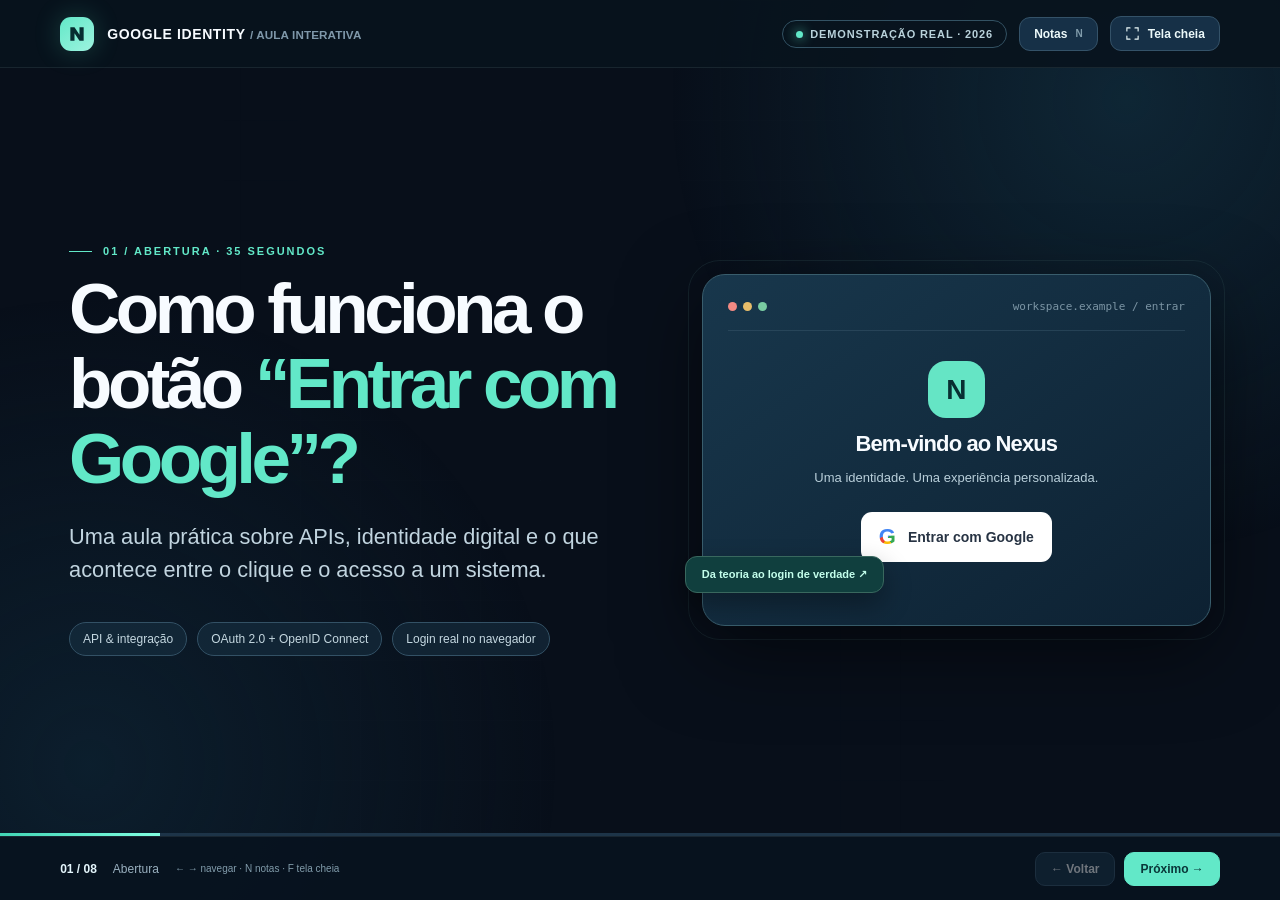
==== index.html @ c27702af "Add files via upload" ====
<!doctype html>
<html lang="pt-BR">
<head>
  <meta charset="utf-8">
  <meta name="viewport" content="width=device-width, initial-scale=1">
  <meta name="referrer" content="strict-origin-when-cross-origin">
  <meta name="theme-color" content="#080f1a">
  <title>Entrar com Google — Aula interativa + Nexus Workspace</title>
  <style>
    :root{
      color-scheme:dark;--bg:#080f1a;--bg2:#0a1623;--surface:#102033;--surface2:#14293d;
      --stroke:#294055;--stroke2:#36556b;--text:#f7fbff;--muted:#aec1cd;--faint:#7f98aa;
      --mint:#62e8c8;--mint2:#b0ffe7;--cyan:#88c9ff;--amber:#eccc8e;
      --shadow:0 24px 80px #0008;--ease:cubic-bezier(.22,1,.36,1);
    }
    *,*::before,*::after{box-sizing:border-box}
    html,body{height:100%;margin:0;overflow:hidden}
    body{font-family:Inter,"Segoe UI",Arial,system-ui,sans-serif;background:var(--bg);color:var(--text);-webkit-font-smoothing:antialiased}
    body::before{content:"";position:fixed;inset:0;pointer-events:none;background:radial-gradient(circle at 88% 11%,#19495e66,transparent 33%),radial-gradient(circle at 7% 85%,#102c3e88,transparent 33%)}
    body::after{content:"";position:fixed;inset:0;opacity:.26;pointer-events:none;background-image:linear-gradient(#bed8e208 1px,transparent 1px),linear-gradient(90deg,#bed8e208 1px,transparent 1px);background-size:60px 60px;mask-image:linear-gradient(90deg,transparent,#000 40%,transparent)}
    button,a{font:inherit}button{cursor:pointer}a{color:var(--mint2)}
    button:focus-visible,a:focus-visible{outline:3px solid var(--amber);outline-offset:3px}
    button:disabled{cursor:default;opacity:.42}
    .app{height:100dvh;min-height:420px;display:flex;flex-direction:column;position:relative;z-index:1;overflow:hidden}
    .topbar{height:68px;flex:0 0 68px;display:flex;align-items:center;justify-content:space-between;padding:0 clamp(22px,4.7vw,72px);border-bottom:1px solid #e4ffff14;background:#08131ee5;gap:18px}
    .brand{display:flex;align-items:center;gap:13px;font-size:14px;font-weight:830;letter-spacing:.045em;white-space:nowrap}
    .brand-mark{width:34px;height:34px;border-radius:11px;background:linear-gradient(140deg,var(--mint),#9ef3df);display:grid;place-items:center;color:#062d31;box-shadow:0 0 27px #59eac636}
    .brand-mark svg{width:20px;height:20px}
    .brand small{color:var(--faint);font-weight:620;letter-spacing:.01em}
    .top-right{display:flex;align-items:center;gap:12px}
    .label-chip{border:1px solid #335263;color:#b9d2db;border-radius:100px;padding:7px 13px;font-size:11px;font-weight:770;letter-spacing:.08em;white-space:nowrap}
    .tiny-dot{width:7px;height:7px;background:var(--mint);border-radius:50%;display:inline-block;margin-right:7px;box-shadow:0 0 12px var(--mint)}
    .topbtn{display:inline-flex;align-items:center;gap:8px;border:1px solid #345268;background:#163047;color:#ecf9fa;padding:9px 14px;border-radius:11px;font-weight:730;font-size:12px;white-space:nowrap;transition:.2s}
    .topbtn:hover{background:#21445c;transform:translateY(-1px)}
    .topbtn svg{width:15px;height:15px}
    .stage{position:relative;flex:1;min-height:0;width:min(100%,1500px);margin:auto;align-self:center;isolation:isolate}
    .slide{position:absolute;inset:0;display:flex;flex-direction:column;justify-content:center;gap:0;padding:clamp(18px,2.9vh,38px) clamp(32px,5.4vw,86px);opacity:0;visibility:hidden;pointer-events:none;transform:translate3d(0,19px,0) scale(.99);transition:opacity .42s ease,transform .55s var(--ease),visibility 0s linear .55s;overflow:hidden}
    .slide.active{opacity:1;visibility:visible;pointer-events:auto;transform:none;transition:opacity .45s ease,transform .52s var(--ease),visibility 0s}
    .slide .reveal{transform:translateY(14px);opacity:0;transition:transform .65s var(--ease),opacity .55s ease}
    .slide.active .reveal{opacity:1;transform:none}
    .slide.active .reveal:nth-child(2){transition-delay:.08s}.slide.active .reveal:nth-child(3){transition-delay:.16s}.slide.active .reveal:nth-child(4){transition-delay:.23s}
    .kicker{display:flex;align-items:center;gap:11px;font-size:11px;font-weight:850;letter-spacing:.18em;text-transform:uppercase;color:var(--mint);margin:0 0 15px}
    .kicker::before{content:"";display:block;width:23px;height:1px;background:var(--mint)}
    h1,h2,h3,p{margin-top:0}
    h1{font-size:clamp(44px,5.55vw,79px);line-height:1.055;letter-spacing:-.064em;font-weight:850;margin-bottom:23px}
    h2{font-size:clamp(33px,4.25vw,59px);line-height:1.09;letter-spacing:-.05em;font-weight:850;margin-bottom:16px;max-width:1040px}
    h3{font-size:clamp(17px,1.6vw,22px);letter-spacing:-.026em;margin-bottom:9px}
    .lead{font-size:clamp(16px,1.7vw,23px);line-height:1.54;color:#c1d4df;max-width:925px;margin-bottom:0}
    .gradient{color:var(--mint)}.dim{color:var(--muted)}
    .micro{font-size:12px;line-height:1.5;color:var(--faint)}
    .label{font-size:10px;font-weight:850;letter-spacing:.13em;color:var(--mint);text-transform:uppercase;margin-bottom:12px}
    .panel{background:linear-gradient(155deg,#162e43f3,#102437ec);border:1px solid var(--stroke);border-radius:20px;box-shadow:0 6px 27px #0002}
    .grid2{display:grid;grid-template-columns:repeat(2,minmax(0,1fr));gap:18px;margin-top:25px}
    .grid3{display:grid;grid-template-columns:repeat(3,minmax(0,1fr));gap:16px;margin-top:27px}
    .info-card{padding:22px 24px;min-width:0}.info-card p{font-size:clamp(13px,1.24vw,16px);color:#c2d3dc;line-height:1.52;margin:0}
    .card-icon{width:38px;height:38px;border-radius:12px;display:grid;place-items:center;color:var(--mint);background:#1b494b;box-shadow:inset 0 0 0 1px #3f817c;margin-bottom:13px}
    .card-icon svg{width:20px;height:20px}
    .note-line{font-size:clamp(13px,1.3vw,17px);line-height:1.48;border-left:3px solid var(--mint);color:#c9dbe3;background:#163445a9;border-radius:0 11px 11px 0;padding:13px 18px;margin-top:24px}
    /* Slide 1: hero */
    .hero{display:grid;grid-template-columns:minmax(0,1.08fr) minmax(340px,.92fr);gap:35px;align-items:center}
    .hero .lead{max-width:650px}.hero-meta{display:flex;gap:10px;margin-top:35px;flex-wrap:wrap}
    .pill{font-size:12px;padding:9px 13px;border:1px solid #335165;background:#1730429c;border-radius:100px;color:#c5d8e1;white-space:nowrap}
    .hero-visual{border:1px solid #395d6c;border-radius:23px;background:linear-gradient(145deg,#18374c,#0d2132);padding:25px;min-height:352px;position:relative;box-shadow:var(--shadow)}
    .hero-visual::before{content:"";position:absolute;inset:-15px;border:1px solid #385a5e44;border-radius:32px;z-index:-1}
    .mock-window-head{display:flex;gap:6px;align-items:center;padding-bottom:17px;border-bottom:1px solid #41607366;color:#a4bdcb;font-size:11px}
    .window-dot{width:9px;height:9px;border-radius:50%;background:#4b6878}.window-dot:first-child{background:#f38a83}.window-dot:nth-child(2){background:#e7bd6a}.window-dot:nth-child(3){background:#79cca2}
    .window-address{margin-left:auto;font-family:Consolas,monospace;opacity:.72}
    .hero-app{display:flex;flex-direction:column;align-items:center;gap:13px;padding:30px 10px 8px;text-align:center}
    .hero-app-icon{display:grid;place-items:center;background:#65e5c5;color:#082f32;width:57px;height:57px;border-radius:18px;font-weight:900;font-size:28px}
    .hero-app strong{font-size:22px;letter-spacing:-.04em}.hero-app p{font-size:13px;color:#b9cfda;margin:0}
    .fake-signin{display:flex;align-items:center;gap:12px;border-radius:11px;background:white;color:#273343;padding:12px 18px;font-weight:720;font-size:14px;margin-top:14px}
    .g-logo{display:inline-block;font:bold 22px Arial,sans-serif;background:conic-gradient(from -45deg,#4285f4 0 110deg,#34a853 111deg 195deg,#fbbc05 196deg 258deg,#ea4335 259deg 310deg,#4285f4 311deg);background-clip:text;-webkit-background-clip:text;color:transparent}
    .hero-connector{position:absolute;left:-18px;bottom:32px;border:1px solid #39685e;background:#103f3e;color:#c4ffec;font-weight:750;font-size:11px;padding:11px 16px;border-radius:12px;box-shadow:0 12px 28px #0005}
    /* API communication */
    .api-flow{display:grid;grid-template-columns:minmax(0,1fr) 150px minmax(0,1fr);align-items:center;gap:18px;margin-top:29px}
    .api-node{padding:28px;min-height:220px;display:flex;flex-direction:column;justify-content:center;align-items:flex-start}
    .api-node .card-icon{width:47px;height:47px;border-radius:14px}
    .api-node strong{font-size:21px;letter-spacing:-.03em}.api-node small{font-size:14px;color:var(--muted);margin-top:8px;line-height:1.5}
    .request-path{display:flex;flex-direction:column;align-items:center;gap:17px;color:var(--mint);font-size:11px;font-weight:800;letter-spacing:.13em}
    .moving-line{width:100%;height:2px;position:relative;background:#2c6270;overflow:visible}
    .moving-line::after{content:"";position:absolute;width:25px;height:2px;background:var(--mint);left:-15px;box-shadow:0 0 12px var(--mint);animation:send 2.25s linear infinite}
    .moving-line.return::after{animation-direction:reverse;animation-delay:-1s}
    @keyframes send{from{left:0}to{left:calc(100% - 25px)}}
    .api-result{display:flex;justify-content:space-between;gap:16px;align-items:center;margin-top:21px;padding:15px 22px;border:1px solid #33645f;border-radius:13px;background:#133e405c;color:#d0ece5;font-size:14px}
    /* Google identity */
    .identity-layout{display:grid;grid-template-columns:minmax(0,1.2fr) minmax(320px,.8fr);align-items:stretch;gap:24px;margin-top:24px}
    .identity-list{display:grid;gap:12px}
    .identity-line{display:flex;align-items:flex-start;gap:15px;padding:17px 19px}
    .identity-line .card-icon{flex-shrink:0;margin:0;width:35px;height:35px;border-radius:10px}
    .identity-line strong{font-size:16px}.identity-line p{margin:4px 0 0;font-size:14px;color:var(--muted)}
    .id-preview{padding:30px;display:flex;flex-direction:column;align-items:center;justify-content:center;text-align:center;gap:15px}
    .id-preview .hero-app-icon{width:62px;height:62px}.id-preview p{font-size:14px;color:var(--muted);max-width:260px}
    .id-preview .fake-signin{margin-top:0;box-shadow:0 12px 23px #0004}
    /* Steps */
    .steps{display:grid;grid-template-columns:repeat(3,minmax(0,1fr));gap:14px;margin-top:22px}
    .step-card{padding:21px 20px;position:relative}
    .step-card::after{content:"→";position:absolute;right:-14px;top:43%;z-index:2;color:var(--mint);font-weight:900;font-size:22px}
    .step-card:nth-child(3)::after,.step-card:nth-child(6)::after{display:none}
    .step-no{font:800 11px Consolas,monospace;color:var(--mint);margin-bottom:14px}
    .step-card strong{font-size:17px}.step-card p{font-size:13px;color:var(--muted);line-height:1.46;margin:6px 0 0}
    .glossary{display:flex;gap:10px;flex-wrap:wrap;margin-top:18px}.glossary span{border:1px solid #3a535e;background:#172b3d;padding:9px 12px;border-radius:9px;color:#c2d9e4;font-size:12px}
    .glossary b{color:var(--mint)}
    /* Live demo */
    .demo-slide{padding-top:14px;padding-bottom:12px}
    .demo-slide .kicker{margin-bottom:7px}
    .demo-slide h2{font-size:clamp(27px,3.1vw,43px);margin-bottom:12px}
    .site{border:1px solid #3a586a;border-radius:17px;overflow:hidden;background:#eef3f8;color:#203045;box-shadow:0 22px 65px #0008;max-height:calc(100% - 90px);min-height:330px}
    .site-head{height:34px;background:#f8fafb;border-bottom:1px solid #d9e1e8;display:flex;align-items:center;gap:10px;padding:0 17px;color:#647483;font-size:11px}
    .site-head .window-dot{width:7px;height:7px;background:#e07b7d}.site-head .window-dot:nth-child(2){background:#dfba68}.site-head .window-dot:nth-child(3){background:#64c39f}
    .address{margin:auto;display:flex;align-items:center;gap:7px;background:#edf1f5;border:1px solid #e0e6ec;border-radius:7px;min-width:min(270px,38%);justify-content:center;padding:3px 13px;font-size:10px;color:#6c7a88}
    .address svg{width:11px;height:11px}
    .site-body{position:relative;min-height:380px;background:#f7fafb;color:#183044}
    .site-login{min-height:380px;display:grid;grid-template-columns:.9fr 1.1fr}
    .site-promo{color:white;background:radial-gradient(circle at 15% 85%,#2d7283,transparent 48%),linear-gradient(145deg,#102d48,#0d1e32);padding:clamp(22px,2.8vw,39px);display:flex;flex-direction:column;justify-content:space-between;gap:15px}
    .site-brand{display:flex;align-items:center;gap:9px;font-size:15px;letter-spacing:-.035em;font-weight:850}
    .nexus-mark{width:29px;height:29px;border-radius:9px;display:grid;place-items:center;background:#64e4c9;color:#08383c;font-size:16px;font-weight:900}
    .site-promo h3{color:white;font-size:clamp(23px,2.3vw,33px);letter-spacing:-.055em;line-height:1.12;margin:0;max-width:320px}
    .site-promo p{font-size:12px;line-height:1.54;color:#c0dae4;margin-top:12px;max-width:350px}
    .site-bullets{display:flex;gap:9px;flex-wrap:wrap}.site-bullets span{border:1px solid #5e909466;padding:7px 9px;color:#d2f0ed;border-radius:7px;font-size:10px}
    .site-auth{display:flex;align-items:center;justify-content:center;padding:23px 28px}
    .auth-inner{width:min(100%,400px)}
    .eyebrow-light{color:#5c7387;font-size:10px;font-weight:850;letter-spacing:.14em;text-transform:uppercase}
    .auth-inner h3{font-size:clamp(25px,2.5vw,34px);line-height:1.16;color:#142a3c;margin:13px 0 9px}
    .auth-inner p{font-size:13px;line-height:1.55;color:#68798b;margin-bottom:20px}
    .auth-rule{height:1px;background:#e1e8ef;margin-bottom:18px}
    #googleButton{min-height:44px;display:flex;align-items:center;justify-content:flex-start;max-width:100%;overflow:visible}
    .login-loading{font-size:12px;color:#637b8d;display:flex;align-items:center;gap:9px}
    .spinner{width:15px;height:15px;display:inline-block;border:2px solid #b7ccdb;border-top-color:#208d85;border-radius:50%;animation:spin .8s linear infinite}
    @keyframes spin{to{transform:rotate(360deg)}}
    #loginStatus{font-size:11px;line-height:1.5;color:#587084;margin-top:12px;min-height:30px}
    .site-help{margin-top:17px;color:#96a7b6;font-size:10px;line-height:1.4}
    .site-help svg{width:12px;height:12px;vertical-align:-2px}
    .site-dashboard{display:none;min-height:380px;height:100%;grid-template-columns:150px minmax(0,1fr)}
    .site-dashboard.is-shown{display:grid}.site-login.is-hidden{display:none}
    .nexus-sidebar{background:#112b41;color:white;padding:19px 14px;display:flex;flex-direction:column;gap:17px}
    .nexus-sidebar .site-brand{font-size:12px}.nexus-sidebar .nexus-mark{width:24px;height:24px;font-size:13px;border-radius:7px}
    .nexus-side-button{width:100%;border:0;text-align:left;background:transparent;color:#a9c6d5;padding:10px 11px;border-radius:8px;font-size:12px;font-weight:700;display:flex;align-items:center;gap:9px;transition:.2s}
    .nexus-side-button svg{width:15px;height:15px}
    .nexus-side-button.active,.nexus-side-button:hover{background:#255468;color:white}
    .side-caption{margin-top:auto;color:#88a6b8;font-size:10px;line-height:1.4;border-top:1px solid #305067;padding-top:10px}
    .nexus-main{padding:15px 22px 19px;min-width:0;display:flex;flex-direction:column;gap:12px}
    .nexus-top{display:flex;align-items:center;justify-content:space-between;gap:9px;font-size:11px;color:#647e90}
    .nexus-top strong{font-size:12px;color:#263e52}
    .session-pill{display:flex;align-items:center;gap:7px;background:#e9f7f2;color:#14745e;border:1px solid #c4e4d6;border-radius:100px;padding:6px 9px;font-size:10px;font-weight:750}
    .session-pill::before{content:"";width:6px;height:6px;border-radius:50%;background:#20a983}
    .dash-heading{border-radius:13px;background:linear-gradient(100deg,#123f58,#1d6170);color:white;padding:18px 19px;display:flex;align-items:center;justify-content:space-between;gap:12px}
    .dash-heading .dash-caption{font-size:10px;letter-spacing:.13em;font-weight:750;color:#b2e6e0;text-transform:uppercase}
    .dash-heading h3{font-size:clamp(19px,2.1vw,28px);line-height:1.15;margin:6px 0;word-break:break-word}
    .dash-heading p{font-size:11px;color:#dbedef;margin:0}
    .dash-avatar{border-radius:50%;width:56px;height:56px;flex-shrink:0;border:3px solid #d3f5ed55;background:#64e3c9;color:#174c53;display:grid;place-items:center;font-size:18px;font-weight:900;overflow:hidden}
    .dash-avatar img{width:100%;height:100%;object-fit:cover;display:none}
    .dash-grid{display:grid;grid-template-columns:repeat(3,minmax(0,1fr));gap:9px}
    .dash-tile{border:1px solid #dbe5eb;border-radius:10px;background:#fff;padding:12px;min-width:0}
    .dash-tile strong{font-size:18px;display:block;color:#183c50}.dash-tile span{font-size:10px;color:#687e8b;line-height:1.35;display:block;margin-top:4px}
    .dash-bottom{border:1px solid #dee9ed;border-radius:11px;background:white;padding:11px 14px;display:flex;gap:15px;justify-content:space-between;align-items:center}
    .dash-bottom strong{font-size:12px;color:#263b4b;display:block}
    .dash-bottom p{font-size:10px;color:#8093a1;margin:4px 0 0;max-width:330px}
    .nexus-action{border:1px solid #c4d8dc;background:#ebf5f5;color:#246579;border-radius:8px;padding:8px 10px;font-size:10px;font-weight:850;white-space:nowrap}
    .nexus-action:hover{background:#d7ecec}
    .nexus-logout{background:#fff;border:1px solid #d0dfe6;padding:8px 11px;border-radius:8px;color:#426072;font-size:11px;font-weight:750;white-space:nowrap}
    .nexus-logout:hover{background:#eaf1f5}
    .profile-pane{display:none;background:#fff;border:1px solid #dce7ec;border-radius:13px;padding:20px;min-height:245px}
    .profile-pane.active{display:block}
    .profile-pane h3{font-size:19px;color:#1b3b4b;margin-bottom:9px}.profile-pane p{font-size:11px;color:#758b98;line-height:1.5}
    .profile-field{border-top:1px solid #e3ecf0;padding:10px 0;display:grid;grid-template-columns:110px minmax(0,1fr);gap:10px;font-size:12px;color:#264656;overflow-wrap:anywhere}
    .profile-field span{color:#7b8e9b}
    .presentation-caveat{color:#a9c0cf;font-size:11px;margin:8px 0 0;line-height:1.45}
    /* Behind the scenes */
    .token-diagram{display:grid;grid-template-columns:1fr .9fr;gap:23px;align-items:stretch;margin-top:27px}
    .token-left{padding:26px 28px}.token-parts{display:grid;grid-template-columns:repeat(3,1fr);gap:8px;margin:22px 0 18px}
    .jwt-part{text-align:center;border-radius:10px;padding:19px 8px;font-family:Consolas,monospace;font-size:clamp(13px,1.4vw,17px);font-weight:800;overflow:hidden}
    .jwt-part:nth-child(1){background:#285476;color:#c2e4ff}.jwt-part:nth-child(2){background:#195b57;color:#bdffef}.jwt-part:nth-child(3){background:#594c37;color:#ffe7bf}
    .jwt-part small{display:block;font:600 10px Inter,"Segoe UI",sans-serif;letter-spacing:.06em;margin-top:9px;opacity:.9}
    .token-left p{font-size:13px;color:#bbd3df;line-height:1.56;margin:0}
    .token-code{padding:21px 24px}.code-sample{background:#071522;border:1px solid #345063;padding:17px;border-radius:11px;color:#b9e7dc;font:clamp(11px,1.05vw,14px)/1.7 Consolas,monospace;white-space:pre-wrap;overflow-wrap:anywhere}
    .token-code .micro{margin:9px 0 0}
    /* Security */
    .security-grid{display:grid;grid-template-columns:minmax(0,1fr) minmax(0,1fr);gap:19px;margin-top:22px}
    .security-box{padding:24px}.security-box h3{font-size:20px}
    .security-box ol{padding-left:20px;color:#c4d8e3;line-height:1.67;font-size:14px;margin-bottom:0}
    .security-box li{padding-left:4px;margin:4px 0}
    .security-box strong{color:white}
    .security-tag{display:inline-block;border:1px solid #46686e;border-radius:100px;color:#9befd9;font-size:10px;padding:7px 10px;margin-bottom:13px;font-weight:770;letter-spacing:.06em}
    .security-box.production{background:linear-gradient(145deg,#1a3449,#153240)}
    /* Closing */
    .closing{text-align:center;align-items:center}
    .closing h1{max-width:950px}.closing .lead{max-width:700px}
    .recap{display:flex;align-items:center;gap:11px;justify-content:center;margin:31px 0;flex-wrap:wrap}
    .recap b{padding:13px 17px;border-radius:11px;border:1px solid #3a6170;background:#173a4b;color:#dcf6f0;font-size:clamp(11px,1.05vw,15px)}
    .recap em{color:var(--mint);font-style:normal;font-size:18px}
    .source-link{display:inline-flex;align-items:center;gap:8px;padding:12px 17px;border:1px solid #437163;border-radius:10px;text-decoration:none;color:var(--mint2);font-size:13px;font-weight:740}
    .source-link:hover{background:#13423e}
    /* Bottom controls */
    .bottom{height:64px;flex:0 0 64px;display:flex;justify-content:space-between;gap:14px;align-items:center;border-top:1px solid #e4ffff15;padding:0 clamp(22px,4.7vw,72px);background:#08131fea}
    .page-count{color:#99b0bf;font-size:12px;display:flex;align-items:center;gap:16px}
    .page-count strong{font-variant-numeric:tabular-nums;color:#e4f6fc;font-weight:770}
    .navbtns{display:flex;gap:9px}.navbtn{border-radius:10px;padding:9px 15px;border:1px solid #3a576c;color:white;background:#193246;font-size:12px;font-weight:790;white-space:nowrap}
    .navbtn.primary{background:var(--mint);border-color:var(--mint);color:#093638}
    .navbtn:not(:disabled):hover{filter:brightness(1.13)}
    .meter{height:3px;flex:0 0 3px;background:#1d3448}.meter>div{width:12.5%;height:100%;background:linear-gradient(90deg,#42d5b5,#80ffe1);transition:width .5s var(--ease)}
    /* Speaker notes */
    .speaker-notes{display:none;position:absolute;z-index:20;bottom:68px;left:clamp(22px,4.7vw,72px);right:clamp(22px,4.7vw,72px);background:#10283cf7;border:1px solid #4f7281;border-radius:13px;padding:16px 20px;box-shadow:0 18px 45px #0009;max-height:34vh;overflow:auto}
    .speaker-notes.open{display:block}.speaker-notes strong{display:block;color:var(--mint);font-size:10px;letter-spacing:.12em;margin-bottom:8px}
    .speaker-notes p{font-size:14px;color:#d6e8ec;line-height:1.6;margin:0}
    .shortcut{color:#819cab;font-size:10px}
    @media(max-height:740px){
      .topbar{height:52px;flex-basis:52px}.bottom{height:52px;flex-basis:52px}.slide{padding-top:13px;padding-bottom:12px}
      .kicker{margin-bottom:9px}h1{font-size:clamp(40px,4.8vw,65px);margin-bottom:15px}h2{font-size:clamp(30px,3.55vw,49px);margin-bottom:10px}
      .grid2,.grid3{margin-top:15px}.info-card{padding:16px 19px}.info-card p{font-size:13px}.card-icon{margin-bottom:8px}
      .hero-visual{padding:18px;min-height:300px}.hero-app{padding:20px 7px 6px}.hero-meta{margin-top:23px}
      .identity-layout{margin-top:15px}.identity-line{padding:12px 15px}.api-node{min-height:170px;padding:20px}
      .api-flow{margin-top:18px}.note-line{margin-top:14px;padding:10px 15px}
      .steps{margin-top:15px;gap:10px}.step-card{padding:13px 17px}.step-no{margin-bottom:7px}.step-card p{font-size:12px}
      .glossary{margin-top:11px}.glossary span{padding:7px 10px}
      .demo-slide h2{font-size:clamp(27px,2.8vw,38px);margin-bottom:8px}.site{max-height:calc(100% - 75px)}.site-body,.site-login,.site-dashboard{min-height:330px}
      .site-auth{padding:16px 23px}.site-promo{padding:22px}.site-promo h3{font-size:25px}.site-promo p{margin-top:9px}
      .nexus-main{gap:9px;padding:11px 17px}.dash-heading{padding:12px 15px}.dash-tile{padding:9px}.dash-bottom{padding:9px 12px}
      .token-diagram{margin-top:16px}.token-left,.token-code{padding:17px}.token-parts{margin:15px 0}.jwt-part{padding:12px 5px}
      .security-grid{margin-top:14px}.security-box{padding:18px}.security-box ol{font-size:13px;line-height:1.52}
    }
    @media(max-height:650px){.slide:nth-of-type(3),.slide:nth-of-type(8){zoom:.86}}
    @media(max-height:560px){.label-chip,.topbtn.notes-button,.shortcut{display:none}.site-body,.site-login,.site-dashboard{min-height:295px}.slide:not(.demo-slide){zoom:.84}}
    @media(max-width:940px){
      .slide{padding-left:30px;padding-right:30px}.hero{gap:20px;grid-template-columns:1.1fr .9fr}.hero-visual{padding:16px;min-height:290px}
      .api-flow{grid-template-columns:1fr 105px 1fr}.identity-layout{grid-template-columns:1fr .85fr;gap:13px}
      .id-preview{padding:18px}.site-dashboard{grid-template-columns:120px minmax(0,1fr)}.nexus-sidebar{padding:14px 9px}.nexus-main{padding:12px}
    }
    @media(max-width:680px){
      .app{min-height:380px}.topbar{padding:0 16px}.bottom{padding:0 16px}.brand small,.label-chip,.shortcut{display:none}
      .slide{padding:15px 16px}.hero{grid-template-columns:1fr}.hero-visual{display:none}
      h1{font-size:clamp(36px,9vw,53px)}h2{font-size:clamp(29px,7vw,42px)}.lead{font-size:15px}
      .grid3,.grid2,.identity-layout,.token-diagram,.security-grid{grid-template-columns:1fr}
      .grid2{gap:10px}.info-card{padding:13px}.info-card p{font-size:12px}.grid3 .info-card:nth-child(3){display:none}
      .identity-layout .id-preview{display:none}.identity-line{padding:12px}
      .api-flow{grid-template-columns:1fr 48px 1fr;gap:7px}.api-node{padding:14px;min-height:165px}.api-node strong{font-size:16px}.api-node small{font-size:11px}
      .request-path{font-size:8px}.steps{grid-template-columns:repeat(2,1fr)}.step-card{padding:11px}.step-card:nth-child(3)::after{display:block}.step-card:nth-child(2)::after,.step-card:nth-child(4)::after,.step-card:nth-child(6)::after{display:none}
      .glossary span:nth-child(3){display:none}.site-login{grid-template-columns:1fr}.site-promo{display:none}.site-head{height:26px}.site{min-height:0}.site-body,.site-login,.site-dashboard{min-height:350px}.site-auth{padding:22px}
      .site-dashboard{grid-template-columns:90px 1fr}.nexus-sidebar{padding:10px 5px}.nexus-sidebar .site-brand{font-size:0}.nexus-side-button{font-size:10px;padding:8px 5px;gap:4px}.side-caption{font-size:9px}
      .nexus-main{padding:9px;gap:7px}.dash-heading{padding:10px}.dash-heading h3{font-size:17px}.dash-avatar{width:38px;height:38px}.dash-grid{gap:5px}.dash-tile{padding:7px}.dash-tile strong{font-size:14px}.dash-tile span{font-size:8px}.dash-bottom p{display:none}
      .profile-field{grid-template-columns:65px 1fr;font-size:10px}.presentation-caveat{font-size:9px}
      .security-grid{gap:7px;margin-top:8px}.security-box{padding:10px 13px}.security-box ol{font-size:11px;line-height:1.28}.security-box li{margin:2px 0}.security-box h3{font-size:16px;margin-bottom:5px}
      .token-code{display:none}.token-parts{margin:10px 0}.security-box{padding:13px}.security-box ol{font-size:12px}
      .recap{gap:6px}.recap b{padding:8px;font-size:9px}.recap em{font-size:12px}
    }
    @media(prefers-reduced-motion:reduce){*,*::before,*::after{animation-duration:.01ms!important;animation-iteration-count:1!important;transition-duration:.01ms!important;scroll-behavior:auto!important}}
    @media print{html,body{height:auto;overflow:visible;background:white;color:#101c2c}.topbar,.bottom,.meter,.speaker-notes{display:none!important}.app,.stage{display:block;height:auto;overflow:visible}.slide{position:relative;display:flex;opacity:1!important;visibility:visible!important;transform:none!important;min-height:92vh;page-break-after:always;color:#10243a;overflow:visible}.slide .reveal{opacity:1!important;transform:none!important}.panel{background:#f4f8fa!important;color:#15283a!important}.panel *{color:#15283a!important}.site{color:#15283a!important}}
  </style>
</head>
<body>
<!-- Ícones SVG vetoriais locais; não dependem de bibliotecas externas. -->
<svg xmlns="http://www.w3.org/2000/svg" style="position:absolute;width:0;height:0;overflow:hidden" aria-hidden="true">
  <symbol id="i-nexus" viewBox="0 0 24 24"><path fill="currentColor" d="M4 4h5l6 9V4h5v16h-5L9 11v9H4z"/></symbol>
  <symbol id="i-full" viewBox="0 0 24 24"><path d="M8 3H3v5m13-5h5v5M8 21H3v-5m13 5h5v-5" fill="none" stroke="currentColor" stroke-width="1.8" stroke-linecap="round"/></symbol>
  <symbol id="i-code" viewBox="0 0 24 24"><path d="m8 6-6 6 6 6m8-12 6 6-6 6m-3-17-4 24" stroke="currentColor" stroke-width="1.7" fill="none" stroke-linecap="round"/></symbol>
  <symbol id="i-user" viewBox="0 0 24 24"><circle cx="12" cy="8" r="4" fill="none" stroke="currentColor" stroke-width="1.8"/><path d="M4 21c0-5 3.5-7 8-7s8 2 8 7" stroke="currentColor" stroke-width="1.8" fill="none" stroke-linecap="round"/></symbol>
  <symbol id="i-check" viewBox="0 0 24 24"><path d="m4 12 5 5L20 6" fill="none" stroke="currentColor" stroke-width="2" stroke-linecap="round" stroke-linejoin="round"/></symbol>
  <symbol id="i-shield" viewBox="0 0 24 24"><path d="M12 2 4 5v7c0 5 3.2 8.2 8 10 4.8-1.8 8-5 8-10V5z" stroke="currentColor" stroke-width="1.7" fill="none"/><path d="m8 12 3 3 5-6" stroke="currentColor" stroke-width="1.7" fill="none"/></symbol>
  <symbol id="i-link" viewBox="0 0 24 24"><path d="M10 13a5 5 0 0 0 7 .6l3-3a5 5 0 0 0-7-7L11 6m2 5a5 5 0 0 0-7-.6l-3 3a5 5 0 0 0 7 7l2-2" stroke="currentColor" stroke-width="1.8" fill="none" stroke-linecap="round"/></symbol>
  <symbol id="i-grid" viewBox="0 0 24 24"><rect x="2.5" y="2.5" width="8" height="8" rx="1.6" stroke="currentColor" fill="none" stroke-width="1.7"/><rect x="13.5" y="2.5" width="8" height="8" rx="1.6" stroke="currentColor" fill="none" stroke-width="1.7"/><rect x="2.5" y="13.5" width="8" height="8" rx="1.6" stroke="currentColor" fill="none" stroke-width="1.7"/><rect x="13.5" y="13.5" width="8" height="8" rx="1.6" stroke="currentColor" fill="none" stroke-width="1.7"/></symbol>
  <symbol id="i-lock" viewBox="0 0 24 24"><rect x="4" y="10" width="16" height="12" rx="2" stroke="currentColor" fill="none" stroke-width="1.8"/><path d="M8 10V7a4 4 0 0 1 8 0v3" stroke="currentColor" stroke-width="1.8" fill="none"/></symbol>
</svg>
<div class="app">
  <header class="topbar">
    <div class="brand"><span class="brand-mark"><svg><use href="#i-nexus"/></svg></span><span>GOOGLE IDENTITY <small>/ AULA INTERATIVA</small></span></div>
    <div class="top-right">
      <div class="label-chip"><i class="tiny-dot"></i>DEMONSTRAÇÃO REAL · 2026</div>
      <button class="topbtn notes-button" type="button" id="notesBtn" title="Mostrar ou ocultar roteiro (tecla N)">Notas <span class="shortcut">N</span></button>
      <button class="topbtn" type="button" id="fullBtn" title="Tela cheia (tecla F)"><svg><use href="#i-full"/></svg> Tela cheia</button>
    </div>
  </header>
  <main class="stage" id="stage">
    <!-- SLIDE 1 -->
    <section class="slide active" aria-label="Slide 1 - Abertura" data-title="Abertura">
      <div class="hero">
        <div class="reveal">
          <p class="kicker">01 / Abertura · 35 segundos</p>
          <h1>Como funciona o botão <span class="gradient">“Entrar com Google”?</span></h1>
          <p class="lead">Uma aula prática sobre APIs, identidade digital e o que acontece entre o clique e o acesso a um sistema.</p>
          <div class="hero-meta"><span class="pill">API & integração</span><span class="pill">OAuth 2.0 + OpenID Connect</span><span class="pill">Login real no navegador</span></div>
        </div>
        <div class="hero-visual reveal" aria-label="Ilustração do login em uma aplicação">
          <div class="mock-window-head"><i class="window-dot"></i><i class="window-dot"></i><i class="window-dot"></i><span class="window-address">workspace.example / entrar</span></div>
          <div class="hero-app"><span class="hero-app-icon">N</span><strong>Bem-vindo ao Nexus</strong><p>Uma identidade. Uma experiência personalizada.</p><div class="fake-signin"><span class="g-logo">G</span> Entrar com Google</div></div>
          <div class="hero-connector">Da teoria ao login de verdade <span aria-hidden="true">↗</span></div>
        </div>
      </div>
    </section>
    <!-- SLIDE 2 -->
    <section class="slide" aria-label="Slide 2 - O que é uma API" data-title="O que é uma API?">
      <div class="reveal"><p class="kicker">02 / O conceito · 45 segundos</p><h2>Uma API é uma <span class="gradient">ponte entre sistemas.</span></h2><p class="lead">Ela define como uma aplicação solicita uma função ou informação de outra, sem precisar construir tudo do zero.</p></div>
      <div class="api-flow reveal">
        <div class="api-node panel"><div class="card-icon"><svg><use href="#i-code"/></svg></div><strong>Nosso aplicativo</strong><small>“Google, quem é a pessoa que acabou de entrar?”</small></div>
        <div class="request-path"><span>REQUISIÇÃO</span><i class="moving-line"></i><span>RESPOSTA</span><i class="moving-line return"></i></div>
        <div class="api-node panel"><div class="card-icon"><svg><use href="#i-link"/></svg></div><strong>Serviço do Google</strong><small>Atende à solicitação seguindo um protocolo definido.</small></div>
      </div>
      <div class="api-result reveal"><span><b class="gradient">Exemplo cotidiano:</b> como um restaurante recebe um pedido e devolve um prato, uma API recebe uma requisição e devolve uma resposta.</span><span aria-hidden="true">↗</span></div>
    </section>
    <!-- SLIDE 3 -->
    <section class="slide" aria-label="Slide 3 - Google Identity Services" data-title="Google Identity Services">
      <div class="reveal"><p class="kicker">03 / O serviço · 45 segundos</p><h2>O que é o <span class="gradient">Google Identity Services?</span></h2><p class="lead">É o conjunto de recursos do Google que permite a um site oferecer login usando uma conta Google existente.</p></div>
      <div class="identity-layout reveal">
        <div class="identity-list">
          <div class="identity-line panel"><span class="card-icon"><svg><use href="#i-user"/></svg></span><div><strong>Identidade compartilhada</strong><p>Nome, e-mail e foto podem chegar ao aplicativo pelo ID Token.</p></div></div>
          <div class="identity-line panel"><span class="card-icon"><svg><use href="#i-lock"/></svg></span><div><strong>A senha fica no Google</strong><p>Nosso HTML não pede nem recebe a senha da conta.</p></div></div>
          <div class="identity-line panel"><span class="card-icon"><svg><use href="#i-check"/></svg></span><div><strong>Menos atrito para entrar</strong><p>O usuário pode aproveitar uma conta que já possui.</p></div></div>
        </div>
        <div class="id-preview panel"><span class="hero-app-icon">N</span><h3>Nexus Workspace</h3><p>Exemplo visual do componente de entrada. O botão Google funcional estará no slide 5.</p><div class="fake-signin"><span class="g-logo">G</span> Entrar com Google</div><span class="micro">Só identidade básica. Nenhum acesso à caixa de entrada.</span></div>
      </div>
    </section>
    <!-- SLIDE 4 -->
    <section class="slide" aria-label="Slide 4 - Fluxo de autenticação" data-title="O caminho do login">
      <div class="reveal"><p class="kicker">04 / O fluxo · 60 segundos</p><h2>O que acontece depois do <span class="gradient">clique?</span></h2></div>
      <div class="steps reveal">
        <div class="step-card panel"><div class="step-no">PASSO 01</div><strong>Acessa o site</strong><p>O usuário chega à tela do Nexus Workspace.</p></div>
        <div class="step-card panel"><div class="step-no">PASSO 02</div><strong>Clica para entrar</strong><p>O botão oficial inicia o fluxo do Google.</p></div>
        <div class="step-card panel"><div class="step-no">PASSO 03</div><strong>Escolhe uma conta</strong><p>O Google confirma a identidade e o consentimento.</p></div>
        <div class="step-card panel"><div class="step-no">PASSO 04</div><strong>Retorna a credencial</strong><p>O navegador recebe um ID Token no formato JWT.</p></div>
        <div class="step-card panel"><div class="step-no">PASSO 05</div><strong>Interpreta dados</strong><p>Nosso exemplo lê nome, e-mail e foto do token.</p></div>
        <div class="step-card panel"><div class="step-no">PASSO 06</div><strong>Personaliza a tela</strong><p>O Nexus exibe o painel com o perfil recebido.</p></div>
      </div>
      <div class="glossary reveal"><span><b>OAuth 2.0:</b> base para delegar autorização</span><span><b>OpenID Connect:</b> identidade sobre OAuth 2.0</span><span><b>Client ID:</b> identifica o aplicativo</span></div>
    </section>
    <!-- SLIDE 5 -->
    <section class="slide demo-slide" id="slideDemo" aria-label="Slide 5 - Demonstração real" data-title="Demonstração ao vivo">
      <div class="reveal"><p class="kicker">05 / Demonstração ao vivo · 90 segundos</p><h2>Agora, o login <span class="gradient">acontece de verdade.</span></h2></div>
      <div class="site reveal" role="region" aria-label="Nexus Workspace, sistema de demonstração">
        <div class="site-head"><i class="window-dot"></i><i class="window-dot"></i><i class="window-dot"></i><div class="address"><svg><use href="#i-lock"/></svg> Nexus Workspace · Portal de demonstração</div></div>
        <div class="site-body">
          <div class="site-login" id="siteLogin">
            <div class="site-promo"><div class="site-brand"><span class="nexus-mark">N</span> nexus <span style="font-weight:400;opacity:.67">workspace</span></div><div><h3>Seu espaço de trabalho começa aqui.</h3><p>Uma experiência simples para demonstrar como um sistema pode conhecer seu usuário a partir da identidade do Google.</p></div><div class="site-bullets"><span>Identidade Google</span><span>Perfil personalizado</span><span>Interface interativa</span></div></div>
            <div class="site-auth"><div class="auth-inner"><div class="eyebrow-light">ACESSO À PLATAFORMA</div><h3>Que bom ter você por aqui.</h3><p>Use sua conta Google para visualizar seu ambiente personalizado.</p><div class="auth-rule"></div><div id="googleButton" aria-label="Botão oficial de entrada com o Google"><span class="login-loading"><i class="spinner"></i> Carregando acesso Google…</span></div><div id="loginStatus" role="status" aria-live="polite">O botão oficial será exibido aqui.</div><div class="site-help"><svg><use href="#i-shield"/></svg> Seus dados são utilizados apenas nesta demonstração, sem armazenamento no navegador.</div></div></div>
          </div>
          <div class="site-dashboard" id="siteDashboard" aria-label="Painel ilustrativo do Nexus Workspace">
            <aside class="nexus-sidebar"><div class="site-brand"><span class="nexus-mark">N</span> nexus</div><nav aria-label="Navegação interna da demonstração"><button type="button" class="nexus-side-button active" id="tabHome"><svg><use href="#i-grid"/></svg> Início</button><button type="button" class="nexus-side-button" id="tabProfile"><svg><use href="#i-user"/></svg> Meu perfil</button></nav><p class="side-caption">Ambiente ilustrativo<br>Sem acesso ao Gmail ou Drive</p></aside>
            <div class="nexus-main"><div class="nexus-top"><strong id="dashSectionTitle">Visão geral</strong><div style="display:flex;gap:8px;align-items:center"><span class="session-pill">Perfil recebido</span><button type="button" class="nexus-logout" id="logout">Sair</button></div></div>
              <div id="homePane"><div class="dash-heading"><div><span class="dash-caption">NEXUS WORKSPACE</span><h3 id="dashGreeting">Olá!</h3><p>Seja bem-vindo ao seu espaço de demonstração.</p></div><div class="dash-avatar" id="avatarShell"><span id="avatarInitials">NW</span><img id="avatarImage" alt="Foto do perfil Google"></div></div>
                <div class="dash-grid" style="margin-top:11px"><div class="dash-tile"><strong>01</strong><span>Conta Google apresentada</span></div><div class="dash-tile"><strong>03</strong><span>Dados básicos: nome, e-mail, foto</span></div><div class="dash-tile"><strong>100%</strong><span>Interface demonstrativa</span></div></div>
                <div class="dash-bottom" style="margin-top:10px"><div><strong>Identidade conectada à experiência</strong><p>Este painel é ilustrativo: não consulta tarefas, e-mails ou outros serviços Google.</p></div><button class="nexus-action" id="openProfile" type="button">Ver perfil →</button></div>
              </div>
              <div class="profile-pane" id="profilePane"><h3>Seu perfil Google</h3><p>Informações recebidas no navegador pela resposta do Google Identity Services.</p><div class="profile-field"><span>Nome</span><strong id="profileFullName"></strong></div><div class="profile-field"><span>E-mail</span><strong id="profileEmail"></strong></div><div class="profile-field"><span>Imagem</span><strong id="profilePhotoState"></strong></div><button class="nexus-action" id="backHome" type="button">← Voltar ao início</button></div>
            </div>
          </div>
        </div>
      </div>
      <p class="presentation-caveat">Demonstração educacional: os dados são lidos do ID Token no navegador. Sem backend, não há verificação criptográfica da credencial nem sessão segura.</p>
    </section>
    <!-- SLIDE 6 -->
    <section class="slide" aria-label="Slide 6 - A resposta por trás do login" data-title="Por trás da resposta">
      <div class="reveal"><p class="kicker">06 / Nos bastidores · 55 segundos</p><h2>O que o Google <span class="gradient">devolveu?</span></h2><p class="lead">Um <b>ID Token</b>, que é um JWT: uma credencial com partes codificadas e dados sobre a identidade.</p></div>
      <div class="token-diagram reveal">
        <div class="panel token-left"><div class="label">ESTRUTURA ILUSTRATIVA DO TOKEN</div><div class="token-parts"><div class="jwt-part">header<small>Cabeçalho</small></div><div class="jwt-part">payload<small>Dados</small></div><div class="jwt-part">signature<small>Assinatura</small></div></div><p>O campo <code>credential</code> recebido no callback contém o JWT. Neste HTML, decodificamos o <b>payload</b> para apresentar a interface personalizada.</p></div>
        <div class="panel token-code"><div class="label">PAYLOAD · EXEMPLO FICTÍCIO</div><div class="code-sample">{
  "name": "Pessoa Exemplo",
  "email": "pessoa@exemplo.com",
  "picture": "https://.../foto.jpg",
  "sub": "identificador-da-conta"
}</div><p class="micro">Decodificar é diferente de validar a assinatura. Não mostramos o token real do usuário.</p></div>
      </div>
    </section>
    <!-- SLIDE 7 -->
    <section class="slide" aria-label="Slide 7 - Segurança" data-title="Segurança na prática">
      <div class="reveal"><p class="kicker">07 / Boas práticas · 55 segundos</p><h2>O que torna esse login <span class="gradient">seguro em produção?</span></h2><p class="lead">Usar o Google facilita a entrada, mas a segurança do acesso ao sistema continua sendo responsabilidade da aplicação.</p></div>
      <div class="security-grid reveal"><div class="panel security-box"><span class="security-tag">O QUE NOSSO HTML FAZ</span><h3>Uma demonstração didática</h3><ol><li>Exibe o botão oficial de login.</li><li>Recebe uma credencial no navegador.</li><li>Interpreta campos para apresentar o perfil.</li><li><strong>Não</strong> guarda tokens nem protege dados privados.</li></ol></div><div class="panel security-box production"><span class="security-tag">O QUE UM SISTEMA REAL EXIGE</span><h3>Verificação e sessão</h3><ol><li>Enviar o ID Token por HTTPS ao servidor.</li><li>Verificar <strong>assinatura, emissor, audiência e expiração</strong>.</li><li>Identificar a conta pelo campo <strong>sub</strong>.</li><li>Criar uma sessão segura e aplicar permissões.</li></ol></div></div>
      <p class="note-line reveal">O <b>Client ID</b> identifica o aplicativo: não é um Client Secret. E a senha do Google nunca é recebida pelo nosso site.</p>
    </section>
    <!-- SLIDE 8 -->
    <section class="slide closing" aria-label="Slide 8 - Encerramento" data-title="Encerramento">
      <p class="kicker reveal">08 / Encerramento · 35 segundos</p>
      <h1 class="reveal">Uma API. <span class="gradient">Milhões de possibilidades.</span></h1>
      <p class="lead reveal">Hoje vimos como uma integração transforma uma identidade Google em uma experiência personalizada dentro de outro sistema.</p>
      <div class="recap reveal"><b>API</b><em>→</em><b>Integração</b><em>→</em><b>Identidade</b><em>→</em><b>Interface personalizada</b></div>
      <a class="source-link reveal" href="https://developers.google.com/identity/gsi/web/guides/overview" target="_blank" rel="noopener noreferrer">Documentação oficial Google Identity Services ↗</a>
      <p class="micro" style="margin-top:20px">Obrigado! Perguntas?</p>
    </section>
  </main>
  <div class="speaker-notes" id="speakerNotes" role="region" aria-label="Roteiro do apresentador"><strong>ROTEIRO DO APRESENTADOR</strong><p id="speakerText"></p></div>
  <div class="meter"><div id="meterValue"></div></div>
  <footer class="bottom"><div class="page-count"><strong id="slideCount">01 / 08</strong><span id="slideName">Abertura</span><span class="shortcut">← → navegar · N notas · F tela cheia</span></div><div class="navbtns"><button type="button" class="navbtn" id="prevBtn">← Voltar</button><button type="button" class="navbtn primary" id="nextBtn">Próximo →</button></div></footer>
</div>
<script>
(()=>{
  'use strict';
  // OAuth Client ID público do aplicativo de demonstração (NUNCA inserir Client Secret no frontend).
  const GOOGLE_CLIENT_ID='94457593553-5bet35ekjces255rl0kaesu289ev8h9h.apps.googleusercontent.com';
  const $=id=>document.getElementById(id);
  const slides=[...document.querySelectorAll('.slide')];
  let slideIndex=0,notesVisible=false,googleReady=false,buttonRendered=false,googleInitialized=false,sdkState='loading';
  // O perfil é mantido SOMENTE em memória até o usuário sair/atualizar a página.
  let demoProfile=null;
  const notes=[
    'Hoje a pergunta é simples: como sites diferentes conseguem oferecer o botão Entrar com Google? Vamos começar entendendo o papel das APIs e depois acompanhar o processo completo. A parte mais importante será uma demonstração real: vou usar uma conta Google para entrar no Nexus Workspace, uma aplicação de exemplo criada apenas para esta aula. O nome e a foto exibidos não estarão escritos previamente no código: virão da resposta do Google.',
    'Uma API define uma forma organizada de comunicação entre sistemas. Pense em um restaurante: você faz o pedido, ele chega à cozinha, e o resultado volta para você. Aqui, nosso site precisa de um serviço de identidade e usa o Google em vez de desenvolver essa infraestrutura. Vale lembrar que, no login do Google, parte importante da interação acontece por meio da biblioteca oficial e de um fluxo controlado pelo provedor de identidade.',
    'Google Identity Services é o serviço usado para exibir o botão de login e devolver uma credencial com informações de identidade. Podemos receber dados básicos como nome, e-mail e foto, quando disponibilizados. Isso não significa ter acesso ao Gmail ou aos arquivos do usuário. Nosso aplicativo também não recebe a senha: o Google gerencia a autenticação. Usar uma conta existente deixa a experiência mais familiar para o usuário.',
    'Vamos observar as etapas. Primeiro, o site mostra o botão. O usuário clica e escolhe sua conta na interface do Google. Ao concluir, o Google entrega uma credencial chamada ID Token, normalmente no formato JWT. O aplicativo consegue usar os dados para personalizar sua tela. OAuth 2.0 é a base do ecossistema de autorização; OpenID Connect acrescenta a camada de identidade. Um detalhe: ler o token no navegador não é suficiente para conceder acesso seguro em um sistema real.',
    'Chegamos ao exemplo prático. Este é o Nexus Workspace, um site demonstrativo feito com HTML, CSS e JavaScript. Vou clicar no botão oficial do Google e escolher uma conta. Ao retornar, a interface passa a mostrar o primeiro nome, a foto quando existir e um painel personalizado. No menu Meu perfil, podemos ver o nome e o e-mail retornados. A parte de produtividade é ilustrativa; ela não consulta nenhum serviço privado do Google. Também posso sair da demonstração e escolher outra conta.',
    'Agora que fizemos o login, vamos entender o que chegou ao navegador. O Google devolveu um ID Token no formato JWT, com cabeçalho, conteúdo e assinatura. Dentro do conteúdo, ou payload, podem aparecer campos como name, email e picture. O exemplo à direita é fictício. Nosso código decodifica esses campos para atualizar a interface. Mas decodificar não verifica a assinatura: numa aplicação real, o servidor precisa garantir que a credencial é legítima.',
    'É aqui que precisamos distinguir uma prova de conceito de um sistema em produção. Nosso HTML não possui servidor, então apenas apresenta as informações recebidas no navegador, sem estabelecer uma sessão confiável. Para proteger dados, um backend validaria a assinatura, o emissor, a audiência e a validade do ID Token, identificaria a conta pelo sub e criaria uma sessão com as permissões necessárias. O Client ID é público; o Client Secret nunca deve ser colocado no JavaScript do navegador.',
    'Para resumir: conhecemos o conceito de API, vimos o Google Identity Services, acompanhamos um fluxo de autenticação e realizamos um login real dentro de um sistema de demonstração. O ponto mais interessante é perceber que a identidade pode vir de um serviço externo e ser usada para construir uma experiência personalizada. A mesma ideia de integração está presente em muitos aplicativos que usamos diariamente. Obrigado; fico à disposição para perguntas.'
  ];
  function renderSlide(){
    slides.forEach((s,i)=>{const active=i===slideIndex;s.classList.toggle('active',active);s.setAttribute('aria-hidden',String(!active));});
    $('slideCount').textContent=`${String(slideIndex+1).padStart(2,'0')} / ${String(slides.length).padStart(2,'0')}`;
    $('slideName').textContent=slides[slideIndex].dataset.title;
    $('meterValue').style.width=((slideIndex+1)/slides.length*100)+'%';
    $('prevBtn').disabled=slideIndex===0;
    $('nextBtn').textContent=slideIndex===slides.length-1?'Recomeçar ↺':'Próximo →';
    $('speakerText').textContent=notes[slideIndex];
    if(slideIndex===4){window.requestAnimationFrame(ensureGoogleButton);}
  }
  function goTo(index){slideIndex=(index+slides.length)%slides.length;renderSlide();}
  $('prevBtn').addEventListener('click',()=>{if(slideIndex>0)goTo(slideIndex-1)});
  $('nextBtn').addEventListener('click',()=>goTo(slideIndex+1));
  $('notesBtn').addEventListener('click',()=>{notesVisible=!notesVisible;$('speakerNotes').classList.toggle('open',notesVisible);$('notesBtn').setAttribute('aria-pressed',String(notesVisible));});
  $('fullBtn').addEventListener('click',()=>{if(document.fullscreenElement)document.exitFullscreen?.();else document.documentElement.requestFullscreen?.().catch(()=>{});});
  document.addEventListener('keydown',e=>{
    const el=document.activeElement;
    if(el&&(el.isContentEditable||['INPUT','TEXTAREA','SELECT'].includes(el.tagName)))return;
    if(e.key==='ArrowRight'||e.key==='PageDown'){e.preventDefault();goTo(slideIndex+1)}
    if(e.key==='ArrowLeft'||e.key==='PageUp'){e.preventDefault();if(slideIndex>0)goTo(slideIndex-1)}
    if(e.key.toLowerCase()==='n'&&!e.ctrlKey&&!e.altKey){e.preventDefault();$('notesBtn').click()}
    if(e.key.toLowerCase()==='f'&&!e.ctrlKey&&!e.altKey){e.preventDefault();$('fullBtn').click()}
  });
  const setLoginStatus=text=>{$('loginStatus').textContent=text;};
  function loadGoogleSdk(){
    if(location.protocol==='file:'){
      sdkState='file';$('googleButton').textContent='O login real funciona somente no endereço HTTPS publicado.';
      setLoginStatus('Abra este HTML pelo link do GitHub Pages para autenticar com Google.');return;
    }
    const script=document.createElement('script');
    script.src='https://accounts.google.com/gsi/client?hl=pt-BR';script.async=true;
    script.onload=()=>{googleReady=!!window.google?.accounts?.id;sdkState=googleReady?'ready':'error';ensureGoogleButton();};
    script.onerror=()=>{sdkState='error';ensureGoogleButton();};
    document.head.appendChild(script);
    window.setTimeout(()=>{if(sdkState==='loading'){sdkState='error';ensureGoogleButton();}},16000);
  }
  function ensureGoogleButton(){
    if(slideIndex!==4||demoProfile||buttonRendered)return;
    const container=$('googleButton');
    if(sdkState==='loading'){
      container.replaceChildren();const content=document.createElement('span');content.className='login-loading';content.textContent='Preparando autenticação Google…';container.appendChild(content);return;
    }
    if(!googleReady){container.textContent=sdkState==='file'?'Use o site HTTPS publicado para fazer login.':'Não foi possível carregar o botão do Google.';
      setLoginStatus(sdkState==='file'?'Use o link HTTPS hospedado no GitHub Pages.':'Verifique sua conexão, recarregue a página e confira eventuais bloqueios do navegador.');return;}
    if(!googleInitialized){
      try{
        google.accounts.id.initialize({client_id:GOOGLE_CLIENT_ID,callback:handleCredentialResponse,auto_select:false,ux_mode:'popup',use_fedcm_for_prompt:true});
        googleInitialized=true;
      }catch(e){container.textContent='Não foi possível iniciar o Google.';setLoginStatus('Confira a origem autorizada no Google Cloud.');return;}
    }
    try{
      container.replaceChildren();
      google.accounts.id.renderButton(container,{type:'standard',theme:'outline',size:'large',shape:'rectangular',text:'signin_with',logo_alignment:'left',width:295,locale:'pt-BR'});
      buttonRendered=true;
      setLoginStatus('Pronto. Clique no botão oficial e selecione sua conta Google.');
    }catch(e){container.textContent='Falha ao renderizar o botão.';setLoginStatus('Recarregue a página e confirme o Client ID e a origem no Google Cloud.');}
  }
  function parseCredential(jwt){
    // ATENÇÃO: somente decodificação para fins didáticos. NÃO verifica a assinatura do JWT.
    if(typeof jwt!=='string'||jwt.length>40000)throw new Error('Credencial inesperada');
    const parts=jwt.split('.');if(parts.length!==3)throw new Error('Formato do ID Token inesperado');
    const base64=parts[1].replace(/-/g,'+').replace(/_/g,'/');
    const bytes=Uint8Array.from(atob(base64.padEnd(Math.ceil(base64.length/4)*4,'=')),c=>c.charCodeAt(0));
    const obj=JSON.parse(new TextDecoder().decode(bytes));
    if(!obj||typeof obj.name!=='string'||typeof obj.email!=='string'||typeof obj.sub!=='string')throw new Error('O token não contém os dados esperados');
    // Checagem de consistência de demonstração; NÃO substitui validação segura em servidor.
    if(obj.aud!==GOOGLE_CLIENT_ID)throw new Error('A credencial não corresponde a este aplicativo');
    if(!['https://accounts.google.com','accounts.google.com'].includes(obj.iss))throw new Error('Emissor inesperado');
    if(typeof obj.exp==='number'&&obj.exp*1000<Date.now())throw new Error('Credencial expirada');
    return {name:obj.name.slice(0,140),givenName:typeof obj.given_name==='string'?obj.given_name.slice(0,80):'',email:obj.email.slice(0,250),picture:typeof obj.picture==='string'?obj.picture:''};
  }
  function getSafePhoto(url){
    try{if(!url)return '';const u=new URL(url);return u.protocol==='https:'?u.href:'';}catch{return ''}
  }
  function initials(name){return name.trim().split(/\s+/).slice(0,2).map(s=>Array.from(s)[0]||'').join('').toLocaleUpperCase('pt-BR')||'NW'}
  function firstName(profile){return (profile.givenName||profile.name.split(/\s+/)[0]||'').trim().slice(0,50)||'visitante'}
  function handleCredentialResponse(response){
    setLoginStatus('Resposta recebida. Preparando seu ambiente demonstrativo…');
    try{
      const p=parseCredential(response?.credential);
      demoProfile=p;
      $('dashGreeting').textContent=`Olá, ${firstName(p)}!`;
      $('profileFullName').textContent=p.name;
      $('profileEmail').textContent=p.email;
      const img=$('avatarImage');img.style.display='none';img.removeAttribute('src');
      $('avatarInitials').textContent=initials(p.name);
      const picture=getSafePhoto(p.picture);
      $('profilePhotoState').textContent=picture?'Foto disponibilizada pelo Google':'Sem foto disponibilizada; exibindo iniciais';
      if(picture){
        img.onerror=()=>{img.style.display='none';$('avatarInitials').style.display='';$('profilePhotoState').textContent='A foto não carregou; exibindo iniciais';};
        img.onload=()=>{img.style.display='block';$('avatarInitials').style.display='none';};
        img.referrerPolicy='no-referrer';img.alt=`Foto do perfil de ${p.name}`;img.src=picture;
      }else $('avatarInitials').style.display='';
      $('siteLogin').classList.add('is-hidden');$('siteDashboard').classList.add('is-shown');
      showNexusTab('home');
    }catch(err){setLoginStatus('Não foi possível interpretar a resposta do Google. Tente novamente.');}
  }
  function showNexusTab(tab){
    const profile=tab==='profile';
    $('homePane').style.display=profile?'none':'block';
    $('profilePane').classList.toggle('active',profile);
    $('tabHome').classList.toggle('active',!profile);$('tabProfile').classList.toggle('active',profile);
    $('dashSectionTitle').textContent=profile?'Meu perfil':'Visão geral';
  }
  $('tabHome').addEventListener('click',()=>showNexusTab('home'));
  $('tabProfile').addEventListener('click',()=>showNexusTab('profile'));
  $('openProfile').addEventListener('click',()=>showNexusTab('profile'));
  $('backHome').addEventListener('click',()=>showNexusTab('home'));
  $('logout').addEventListener('click',()=>{
    if(window.google?.accounts?.id){google.accounts.id.disableAutoSelect();google.accounts.id.cancel?.();}
    demoProfile=null;
    $('dashGreeting').textContent='Olá!';$('profileFullName').textContent='';$('profileEmail').textContent='';
    $('avatarImage').removeAttribute('src');$('avatarImage').style.display='none';$('avatarInitials').style.display='';
    $('siteDashboard').classList.remove('is-shown');$('siteLogin').classList.remove('is-hidden');
    showNexusTab('home');
    setLoginStatus('Você saiu do painel local. Clique no botão Google para entrar novamente ou escolher outra conta.');
    // Não encerra a sessão global Google. O botão continua disponível para novo login.
  });
  renderSlide();
  loadGoogleSdk();
})();
</script>
</body>
</html>
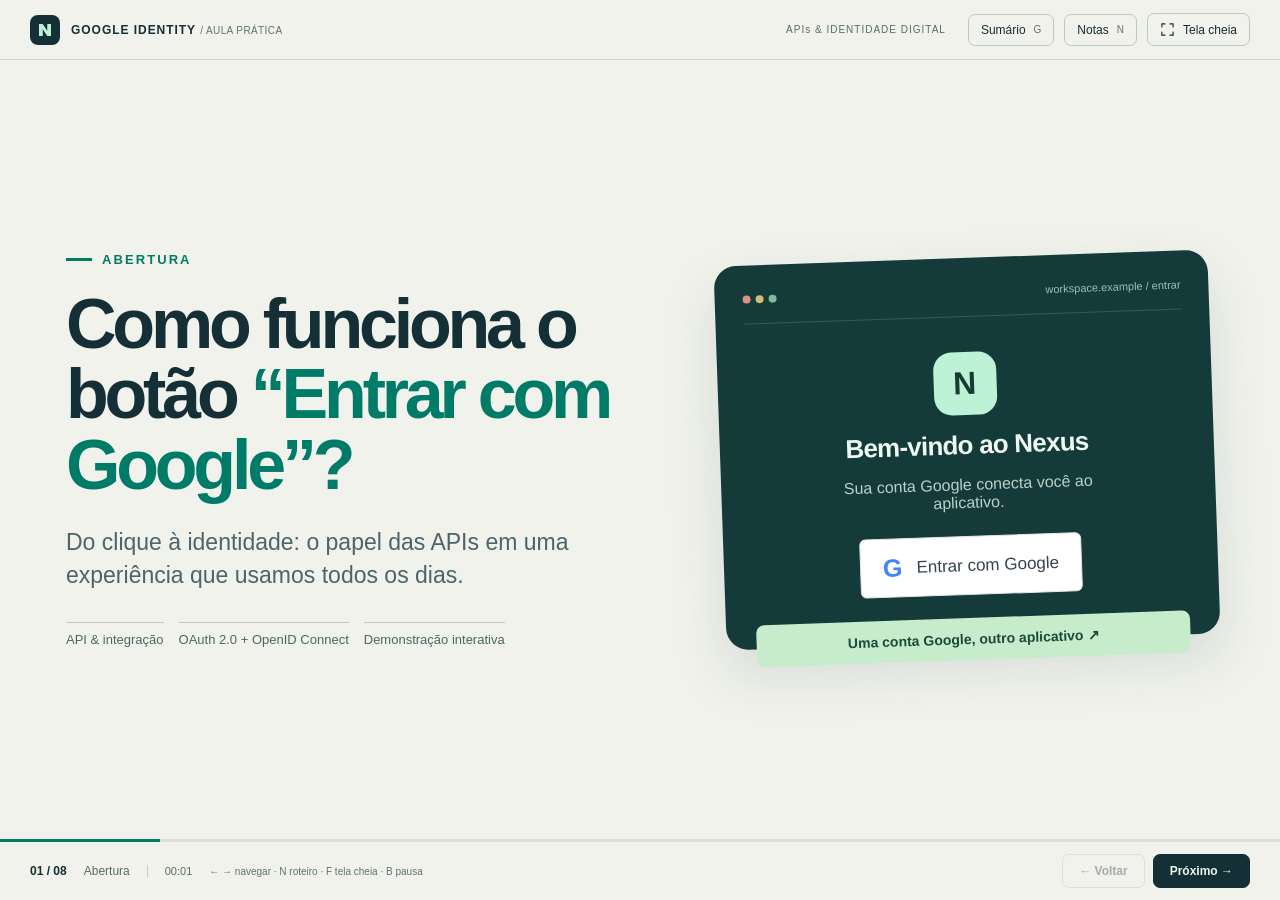
==== commit 0b78cd27: "Atualiza página inicial com a nova apresentação Publica em index.html a mesma versão interativa de o" ====
--- a/index.html
+++ b/index.html
@@ -1,523 +1,334 @@
-<!doctype html>
-<html lang="pt-BR">
-<head>
-  <meta charset="utf-8">
-  <meta name="viewport" content="width=device-width, initial-scale=1">
-  <meta name="referrer" content="strict-origin-when-cross-origin">
-  <meta name="theme-color" content="#080f1a">
-  <title>Entrar com Google — Aula interativa + Nexus Workspace</title>
+<!doctype html>
+<html lang="pt-BR">
+<head>
+  <meta charset="utf-8">
+  <meta name="viewport" content="width=device-width, initial-scale=1">
+  <meta name="referrer" content="strict-origin-when-cross-origin">
+  <meta name="theme-color" content="#080f1a">
+  <title>Entrar com Google · Apresentação interativa</title>
   <style>
-    :root{
-      color-scheme:dark;--bg:#080f1a;--bg2:#0a1623;--surface:#102033;--surface2:#14293d;
-      --stroke:#294055;--stroke2:#36556b;--text:#f7fbff;--muted:#aec1cd;--faint:#7f98aa;
-      --mint:#62e8c8;--mint2:#b0ffe7;--cyan:#88c9ff;--amber:#eccc8e;
-      --shadow:0 24px 80px #0008;--ease:cubic-bezier(.22,1,.36,1);
-    }
-    *,*::before,*::after{box-sizing:border-box}
-    html,body{height:100%;margin:0;overflow:hidden}
-    body{font-family:Inter,"Segoe UI",Arial,system-ui,sans-serif;background:var(--bg);color:var(--text);-webkit-font-smoothing:antialiased}
-    body::before{content:"";position:fixed;inset:0;pointer-events:none;background:radial-gradient(circle at 88% 11%,#19495e66,transparent 33%),radial-gradient(circle at 7% 85%,#102c3e88,transparent 33%)}
-    body::after{content:"";position:fixed;inset:0;opacity:.26;pointer-events:none;background-image:linear-gradient(#bed8e208 1px,transparent 1px),linear-gradient(90deg,#bed8e208 1px,transparent 1px);background-size:60px 60px;mask-image:linear-gradient(90deg,transparent,#000 40%,transparent)}
-    button,a{font:inherit}button{cursor:pointer}a{color:var(--mint2)}
-    button:focus-visible,a:focus-visible{outline:3px solid var(--amber);outline-offset:3px}
-    button:disabled{cursor:default;opacity:.42}
-    .app{height:100dvh;min-height:420px;display:flex;flex-direction:column;position:relative;z-index:1;overflow:hidden}
-    .topbar{height:68px;flex:0 0 68px;display:flex;align-items:center;justify-content:space-between;padding:0 clamp(22px,4.7vw,72px);border-bottom:1px solid #e4ffff14;background:#08131ee5;gap:18px}
-    .brand{display:flex;align-items:center;gap:13px;font-size:14px;font-weight:830;letter-spacing:.045em;white-space:nowrap}
-    .brand-mark{width:34px;height:34px;border-radius:11px;background:linear-gradient(140deg,var(--mint),#9ef3df);display:grid;place-items:center;color:#062d31;box-shadow:0 0 27px #59eac636}
-    .brand-mark svg{width:20px;height:20px}
-    .brand small{color:var(--faint);font-weight:620;letter-spacing:.01em}
-    .top-right{display:flex;align-items:center;gap:12px}
-    .label-chip{border:1px solid #335263;color:#b9d2db;border-radius:100px;padding:7px 13px;font-size:11px;font-weight:770;letter-spacing:.08em;white-space:nowrap}
-    .tiny-dot{width:7px;height:7px;background:var(--mint);border-radius:50%;display:inline-block;margin-right:7px;box-shadow:0 0 12px var(--mint)}
-    .topbtn{display:inline-flex;align-items:center;gap:8px;border:1px solid #345268;background:#163047;color:#ecf9fa;padding:9px 14px;border-radius:11px;font-weight:730;font-size:12px;white-space:nowrap;transition:.2s}
-    .topbtn:hover{background:#21445c;transform:translateY(-1px)}
-    .topbtn svg{width:15px;height:15px}
-    .stage{position:relative;flex:1;min-height:0;width:min(100%,1500px);margin:auto;align-self:center;isolation:isolate}
-    .slide{position:absolute;inset:0;display:flex;flex-direction:column;justify-content:center;gap:0;padding:clamp(18px,2.9vh,38px) clamp(32px,5.4vw,86px);opacity:0;visibility:hidden;pointer-events:none;transform:translate3d(0,19px,0) scale(.99);transition:opacity .42s ease,transform .55s var(--ease),visibility 0s linear .55s;overflow:hidden}
-    .slide.active{opacity:1;visibility:visible;pointer-events:auto;transform:none;transition:opacity .45s ease,transform .52s var(--ease),visibility 0s}
-    .slide .reveal{transform:translateY(14px);opacity:0;transition:transform .65s var(--ease),opacity .55s ease}
-    .slide.active .reveal{opacity:1;transform:none}
-    .slide.active .reveal:nth-child(2){transition-delay:.08s}.slide.active .reveal:nth-child(3){transition-delay:.16s}.slide.active .reveal:nth-child(4){transition-delay:.23s}
-    .kicker{display:flex;align-items:center;gap:11px;font-size:11px;font-weight:850;letter-spacing:.18em;text-transform:uppercase;color:var(--mint);margin:0 0 15px}
-    .kicker::before{content:"";display:block;width:23px;height:1px;background:var(--mint)}
-    h1,h2,h3,p{margin-top:0}
-    h1{font-size:clamp(44px,5.55vw,79px);line-height:1.055;letter-spacing:-.064em;font-weight:850;margin-bottom:23px}
-    h2{font-size:clamp(33px,4.25vw,59px);line-height:1.09;letter-spacing:-.05em;font-weight:850;margin-bottom:16px;max-width:1040px}
-    h3{font-size:clamp(17px,1.6vw,22px);letter-spacing:-.026em;margin-bottom:9px}
-    .lead{font-size:clamp(16px,1.7vw,23px);line-height:1.54;color:#c1d4df;max-width:925px;margin-bottom:0}
-    .gradient{color:var(--mint)}.dim{color:var(--muted)}
-    .micro{font-size:12px;line-height:1.5;color:var(--faint)}
-    .label{font-size:10px;font-weight:850;letter-spacing:.13em;color:var(--mint);text-transform:uppercase;margin-bottom:12px}
-    .panel{background:linear-gradient(155deg,#162e43f3,#102437ec);border:1px solid var(--stroke);border-radius:20px;box-shadow:0 6px 27px #0002}
-    .grid2{display:grid;grid-template-columns:repeat(2,minmax(0,1fr));gap:18px;margin-top:25px}
-    .grid3{display:grid;grid-template-columns:repeat(3,minmax(0,1fr));gap:16px;margin-top:27px}
-    .info-card{padding:22px 24px;min-width:0}.info-card p{font-size:clamp(13px,1.24vw,16px);color:#c2d3dc;line-height:1.52;margin:0}
-    .card-icon{width:38px;height:38px;border-radius:12px;display:grid;place-items:center;color:var(--mint);background:#1b494b;box-shadow:inset 0 0 0 1px #3f817c;margin-bottom:13px}
-    .card-icon svg{width:20px;height:20px}
-    .note-line{font-size:clamp(13px,1.3vw,17px);line-height:1.48;border-left:3px solid var(--mint);color:#c9dbe3;background:#163445a9;border-radius:0 11px 11px 0;padding:13px 18px;margin-top:24px}
-    /* Slide 1: hero */
-    .hero{display:grid;grid-template-columns:minmax(0,1.08fr) minmax(340px,.92fr);gap:35px;align-items:center}
-    .hero .lead{max-width:650px}.hero-meta{display:flex;gap:10px;margin-top:35px;flex-wrap:wrap}
-    .pill{font-size:12px;padding:9px 13px;border:1px solid #335165;background:#1730429c;border-radius:100px;color:#c5d8e1;white-space:nowrap}
-    .hero-visual{border:1px solid #395d6c;border-radius:23px;background:linear-gradient(145deg,#18374c,#0d2132);padding:25px;min-height:352px;position:relative;box-shadow:var(--shadow)}
-    .hero-visual::before{content:"";position:absolute;inset:-15px;border:1px solid #385a5e44;border-radius:32px;z-index:-1}
-    .mock-window-head{display:flex;gap:6px;align-items:center;padding-bottom:17px;border-bottom:1px solid #41607366;color:#a4bdcb;font-size:11px}
-    .window-dot{width:9px;height:9px;border-radius:50%;background:#4b6878}.window-dot:first-child{background:#f38a83}.window-dot:nth-child(2){background:#e7bd6a}.window-dot:nth-child(3){background:#79cca2}
-    .window-address{margin-left:auto;font-family:Consolas,monospace;opacity:.72}
-    .hero-app{display:flex;flex-direction:column;align-items:center;gap:13px;padding:30px 10px 8px;text-align:center}
-    .hero-app-icon{display:grid;place-items:center;background:#65e5c5;color:#082f32;width:57px;height:57px;border-radius:18px;font-weight:900;font-size:28px}
-    .hero-app strong{font-size:22px;letter-spacing:-.04em}.hero-app p{font-size:13px;color:#b9cfda;margin:0}
-    .fake-signin{display:flex;align-items:center;gap:12px;border-radius:11px;background:white;color:#273343;padding:12px 18px;font-weight:720;font-size:14px;margin-top:14px}
-    .g-logo{display:inline-block;font:bold 22px Arial,sans-serif;background:conic-gradient(from -45deg,#4285f4 0 110deg,#34a853 111deg 195deg,#fbbc05 196deg 258deg,#ea4335 259deg 310deg,#4285f4 311deg);background-clip:text;-webkit-background-clip:text;color:transparent}
-    .hero-connector{position:absolute;left:-18px;bottom:32px;border:1px solid #39685e;background:#103f3e;color:#c4ffec;font-weight:750;font-size:11px;padding:11px 16px;border-radius:12px;box-shadow:0 12px 28px #0005}
-    /* API communication */
-    .api-flow{display:grid;grid-template-columns:minmax(0,1fr) 150px minmax(0,1fr);align-items:center;gap:18px;margin-top:29px}
-    .api-node{padding:28px;min-height:220px;display:flex;flex-direction:column;justify-content:center;align-items:flex-start}
-    .api-node .card-icon{width:47px;height:47px;border-radius:14px}
-    .api-node strong{font-size:21px;letter-spacing:-.03em}.api-node small{font-size:14px;color:var(--muted);margin-top:8px;line-height:1.5}
-    .request-path{display:flex;flex-direction:column;align-items:center;gap:17px;color:var(--mint);font-size:11px;font-weight:800;letter-spacing:.13em}
-    .moving-line{width:100%;height:2px;position:relative;background:#2c6270;overflow:visible}
-    .moving-line::after{content:"";position:absolute;width:25px;height:2px;background:var(--mint);left:-15px;box-shadow:0 0 12px var(--mint);animation:send 2.25s linear infinite}
-    .moving-line.return::after{animation-direction:reverse;animation-delay:-1s}
-    @keyframes send{from{left:0}to{left:calc(100% - 25px)}}
-    .api-result{display:flex;justify-content:space-between;gap:16px;align-items:center;margin-top:21px;padding:15px 22px;border:1px solid #33645f;border-radius:13px;background:#133e405c;color:#d0ece5;font-size:14px}
-    /* Google identity */
-    .identity-layout{display:grid;grid-template-columns:minmax(0,1.2fr) minmax(320px,.8fr);align-items:stretch;gap:24px;margin-top:24px}
-    .identity-list{display:grid;gap:12px}
-    .identity-line{display:flex;align-items:flex-start;gap:15px;padding:17px 19px}
-    .identity-line .card-icon{flex-shrink:0;margin:0;width:35px;height:35px;border-radius:10px}
-    .identity-line strong{font-size:16px}.identity-line p{margin:4px 0 0;font-size:14px;color:var(--muted)}
-    .id-preview{padding:30px;display:flex;flex-direction:column;align-items:center;justify-content:center;text-align:center;gap:15px}
-    .id-preview .hero-app-icon{width:62px;height:62px}.id-preview p{font-size:14px;color:var(--muted);max-width:260px}
-    .id-preview .fake-signin{margin-top:0;box-shadow:0 12px 23px #0004}
-    /* Steps */
-    .steps{display:grid;grid-template-columns:repeat(3,minmax(0,1fr));gap:14px;margin-top:22px}
-    .step-card{padding:21px 20px;position:relative}
-    .step-card::after{content:"→";position:absolute;right:-14px;top:43%;z-index:2;color:var(--mint);font-weight:900;font-size:22px}
-    .step-card:nth-child(3)::after,.step-card:nth-child(6)::after{display:none}
-    .step-no{font:800 11px Consolas,monospace;color:var(--mint);margin-bottom:14px}
-    .step-card strong{font-size:17px}.step-card p{font-size:13px;color:var(--muted);line-height:1.46;margin:6px 0 0}
-    .glossary{display:flex;gap:10px;flex-wrap:wrap;margin-top:18px}.glossary span{border:1px solid #3a535e;background:#172b3d;padding:9px 12px;border-radius:9px;color:#c2d9e4;font-size:12px}
-    .glossary b{color:var(--mint)}
-    /* Live demo */
-    .demo-slide{padding-top:14px;padding-bottom:12px}
-    .demo-slide .kicker{margin-bottom:7px}
-    .demo-slide h2{font-size:clamp(27px,3.1vw,43px);margin-bottom:12px}
-    .site{border:1px solid #3a586a;border-radius:17px;overflow:hidden;background:#eef3f8;color:#203045;box-shadow:0 22px 65px #0008;max-height:calc(100% - 90px);min-height:330px}
-    .site-head{height:34px;background:#f8fafb;border-bottom:1px solid #d9e1e8;display:flex;align-items:center;gap:10px;padding:0 17px;color:#647483;font-size:11px}
-    .site-head .window-dot{width:7px;height:7px;background:#e07b7d}.site-head .window-dot:nth-child(2){background:#dfba68}.site-head .window-dot:nth-child(3){background:#64c39f}
-    .address{margin:auto;display:flex;align-items:center;gap:7px;background:#edf1f5;border:1px solid #e0e6ec;border-radius:7px;min-width:min(270px,38%);justify-content:center;padding:3px 13px;font-size:10px;color:#6c7a88}
-    .address svg{width:11px;height:11px}
-    .site-body{position:relative;min-height:380px;background:#f7fafb;color:#183044}
-    .site-login{min-height:380px;display:grid;grid-template-columns:.9fr 1.1fr}
-    .site-promo{color:white;background:radial-gradient(circle at 15% 85%,#2d7283,transparent 48%),linear-gradient(145deg,#102d48,#0d1e32);padding:clamp(22px,2.8vw,39px);display:flex;flex-direction:column;justify-content:space-between;gap:15px}
-    .site-brand{display:flex;align-items:center;gap:9px;font-size:15px;letter-spacing:-.035em;font-weight:850}
-    .nexus-mark{width:29px;height:29px;border-radius:9px;display:grid;place-items:center;background:#64e4c9;color:#08383c;font-size:16px;font-weight:900}
-    .site-promo h3{color:white;font-size:clamp(23px,2.3vw,33px);letter-spacing:-.055em;line-height:1.12;margin:0;max-width:320px}
-    .site-promo p{font-size:12px;line-height:1.54;color:#c0dae4;margin-top:12px;max-width:350px}
-    .site-bullets{display:flex;gap:9px;flex-wrap:wrap}.site-bullets span{border:1px solid #5e909466;padding:7px 9px;color:#d2f0ed;border-radius:7px;font-size:10px}
-    .site-auth{display:flex;align-items:center;justify-content:center;padding:23px 28px}
-    .auth-inner{width:min(100%,400px)}
-    .eyebrow-light{color:#5c7387;font-size:10px;font-weight:850;letter-spacing:.14em;text-transform:uppercase}
-    .auth-inner h3{font-size:clamp(25px,2.5vw,34px);line-height:1.16;color:#142a3c;margin:13px 0 9px}
-    .auth-inner p{font-size:13px;line-height:1.55;color:#68798b;margin-bottom:20px}
-    .auth-rule{height:1px;background:#e1e8ef;margin-bottom:18px}
-    #googleButton{min-height:44px;display:flex;align-items:center;justify-content:flex-start;max-width:100%;overflow:visible}
-    .login-loading{font-size:12px;color:#637b8d;display:flex;align-items:center;gap:9px}
-    .spinner{width:15px;height:15px;display:inline-block;border:2px solid #b7ccdb;border-top-color:#208d85;border-radius:50%;animation:spin .8s linear infinite}
-    @keyframes spin{to{transform:rotate(360deg)}}
-    #loginStatus{font-size:11px;line-height:1.5;color:#587084;margin-top:12px;min-height:30px}
-    .site-help{margin-top:17px;color:#96a7b6;font-size:10px;line-height:1.4}
-    .site-help svg{width:12px;height:12px;vertical-align:-2px}
-    .site-dashboard{display:none;min-height:380px;height:100%;grid-template-columns:150px minmax(0,1fr)}
-    .site-dashboard.is-shown{display:grid}.site-login.is-hidden{display:none}
-    .nexus-sidebar{background:#112b41;color:white;padding:19px 14px;display:flex;flex-direction:column;gap:17px}
-    .nexus-sidebar .site-brand{font-size:12px}.nexus-sidebar .nexus-mark{width:24px;height:24px;font-size:13px;border-radius:7px}
-    .nexus-side-button{width:100%;border:0;text-align:left;background:transparent;color:#a9c6d5;padding:10px 11px;border-radius:8px;font-size:12px;font-weight:700;display:flex;align-items:center;gap:9px;transition:.2s}
-    .nexus-side-button svg{width:15px;height:15px}
-    .nexus-side-button.active,.nexus-side-button:hover{background:#255468;color:white}
-    .side-caption{margin-top:auto;color:#88a6b8;font-size:10px;line-height:1.4;border-top:1px solid #305067;padding-top:10px}
-    .nexus-main{padding:15px 22px 19px;min-width:0;display:flex;flex-direction:column;gap:12px}
-    .nexus-top{display:flex;align-items:center;justify-content:space-between;gap:9px;font-size:11px;color:#647e90}
-    .nexus-top strong{font-size:12px;color:#263e52}
-    .session-pill{display:flex;align-items:center;gap:7px;background:#e9f7f2;color:#14745e;border:1px solid #c4e4d6;border-radius:100px;padding:6px 9px;font-size:10px;font-weight:750}
-    .session-pill::before{content:"";width:6px;height:6px;border-radius:50%;background:#20a983}
-    .dash-heading{border-radius:13px;background:linear-gradient(100deg,#123f58,#1d6170);color:white;padding:18px 19px;display:flex;align-items:center;justify-content:space-between;gap:12px}
-    .dash-heading .dash-caption{font-size:10px;letter-spacing:.13em;font-weight:750;color:#b2e6e0;text-transform:uppercase}
-    .dash-heading h3{font-size:clamp(19px,2.1vw,28px);line-height:1.15;margin:6px 0;word-break:break-word}
-    .dash-heading p{font-size:11px;color:#dbedef;margin:0}
-    .dash-avatar{border-radius:50%;width:56px;height:56px;flex-shrink:0;border:3px solid #d3f5ed55;background:#64e3c9;color:#174c53;display:grid;place-items:center;font-size:18px;font-weight:900;overflow:hidden}
-    .dash-avatar img{width:100%;height:100%;object-fit:cover;display:none}
-    .dash-grid{display:grid;grid-template-columns:repeat(3,minmax(0,1fr));gap:9px}
-    .dash-tile{border:1px solid #dbe5eb;border-radius:10px;background:#fff;padding:12px;min-width:0}
-    .dash-tile strong{font-size:18px;display:block;color:#183c50}.dash-tile span{font-size:10px;color:#687e8b;line-height:1.35;display:block;margin-top:4px}
-    .dash-bottom{border:1px solid #dee9ed;border-radius:11px;background:white;padding:11px 14px;display:flex;gap:15px;justify-content:space-between;align-items:center}
-    .dash-bottom strong{font-size:12px;color:#263b4b;display:block}
-    .dash-bottom p{font-size:10px;color:#8093a1;margin:4px 0 0;max-width:330px}
-    .nexus-action{border:1px solid #c4d8dc;background:#ebf5f5;color:#246579;border-radius:8px;padding:8px 10px;font-size:10px;font-weight:850;white-space:nowrap}
-    .nexus-action:hover{background:#d7ecec}
-    .nexus-logout{background:#fff;border:1px solid #d0dfe6;padding:8px 11px;border-radius:8px;color:#426072;font-size:11px;font-weight:750;white-space:nowrap}
-    .nexus-logout:hover{background:#eaf1f5}
-    .profile-pane{display:none;background:#fff;border:1px solid #dce7ec;border-radius:13px;padding:20px;min-height:245px}
-    .profile-pane.active{display:block}
-    .profile-pane h3{font-size:19px;color:#1b3b4b;margin-bottom:9px}.profile-pane p{font-size:11px;color:#758b98;line-height:1.5}
-    .profile-field{border-top:1px solid #e3ecf0;padding:10px 0;display:grid;grid-template-columns:110px minmax(0,1fr);gap:10px;font-size:12px;color:#264656;overflow-wrap:anywhere}
-    .profile-field span{color:#7b8e9b}
-    .presentation-caveat{color:#a9c0cf;font-size:11px;margin:8px 0 0;line-height:1.45}
-    /* Behind the scenes */
-    .token-diagram{display:grid;grid-template-columns:1fr .9fr;gap:23px;align-items:stretch;margin-top:27px}
-    .token-left{padding:26px 28px}.token-parts{display:grid;grid-template-columns:repeat(3,1fr);gap:8px;margin:22px 0 18px}
-    .jwt-part{text-align:center;border-radius:10px;padding:19px 8px;font-family:Consolas,monospace;font-size:clamp(13px,1.4vw,17px);font-weight:800;overflow:hidden}
-    .jwt-part:nth-child(1){background:#285476;color:#c2e4ff}.jwt-part:nth-child(2){background:#195b57;color:#bdffef}.jwt-part:nth-child(3){background:#594c37;color:#ffe7bf}
-    .jwt-part small{display:block;font:600 10px Inter,"Segoe UI",sans-serif;letter-spacing:.06em;margin-top:9px;opacity:.9}
-    .token-left p{font-size:13px;color:#bbd3df;line-height:1.56;margin:0}
-    .token-code{padding:21px 24px}.code-sample{background:#071522;border:1px solid #345063;padding:17px;border-radius:11px;color:#b9e7dc;font:clamp(11px,1.05vw,14px)/1.7 Consolas,monospace;white-space:pre-wrap;overflow-wrap:anywhere}
-    .token-code .micro{margin:9px 0 0}
-    /* Security */
-    .security-grid{display:grid;grid-template-columns:minmax(0,1fr) minmax(0,1fr);gap:19px;margin-top:22px}
-    .security-box{padding:24px}.security-box h3{font-size:20px}
-    .security-box ol{padding-left:20px;color:#c4d8e3;line-height:1.67;font-size:14px;margin-bottom:0}
-    .security-box li{padding-left:4px;margin:4px 0}
-    .security-box strong{color:white}
-    .security-tag{display:inline-block;border:1px solid #46686e;border-radius:100px;color:#9befd9;font-size:10px;padding:7px 10px;margin-bottom:13px;font-weight:770;letter-spacing:.06em}
-    .security-box.production{background:linear-gradient(145deg,#1a3449,#153240)}
-    /* Closing */
-    .closing{text-align:center;align-items:center}
-    .closing h1{max-width:950px}.closing .lead{max-width:700px}
-    .recap{display:flex;align-items:center;gap:11px;justify-content:center;margin:31px 0;flex-wrap:wrap}
-    .recap b{padding:13px 17px;border-radius:11px;border:1px solid #3a6170;background:#173a4b;color:#dcf6f0;font-size:clamp(11px,1.05vw,15px)}
-    .recap em{color:var(--mint);font-style:normal;font-size:18px}
-    .source-link{display:inline-flex;align-items:center;gap:8px;padding:12px 17px;border:1px solid #437163;border-radius:10px;text-decoration:none;color:var(--mint2);font-size:13px;font-weight:740}
-    .source-link:hover{background:#13423e}
-    /* Bottom controls */
-    .bottom{height:64px;flex:0 0 64px;display:flex;justify-content:space-between;gap:14px;align-items:center;border-top:1px solid #e4ffff15;padding:0 clamp(22px,4.7vw,72px);background:#08131fea}
-    .page-count{color:#99b0bf;font-size:12px;display:flex;align-items:center;gap:16px}
-    .page-count strong{font-variant-numeric:tabular-nums;color:#e4f6fc;font-weight:770}
-    .navbtns{display:flex;gap:9px}.navbtn{border-radius:10px;padding:9px 15px;border:1px solid #3a576c;color:white;background:#193246;font-size:12px;font-weight:790;white-space:nowrap}
-    .navbtn.primary{background:var(--mint);border-color:var(--mint);color:#093638}
-    .navbtn:not(:disabled):hover{filter:brightness(1.13)}
-    .meter{height:3px;flex:0 0 3px;background:#1d3448}.meter>div{width:12.5%;height:100%;background:linear-gradient(90deg,#42d5b5,#80ffe1);transition:width .5s var(--ease)}
-    /* Speaker notes */
-    .speaker-notes{display:none;position:absolute;z-index:20;bottom:68px;left:clamp(22px,4.7vw,72px);right:clamp(22px,4.7vw,72px);background:#10283cf7;border:1px solid #4f7281;border-radius:13px;padding:16px 20px;box-shadow:0 18px 45px #0009;max-height:34vh;overflow:auto}
-    .speaker-notes.open{display:block}.speaker-notes strong{display:block;color:var(--mint);font-size:10px;letter-spacing:.12em;margin-bottom:8px}
-    .speaker-notes p{font-size:14px;color:#d6e8ec;line-height:1.6;margin:0}
-    .shortcut{color:#819cab;font-size:10px}
-    @media(max-height:740px){
-      .topbar{height:52px;flex-basis:52px}.bottom{height:52px;flex-basis:52px}.slide{padding-top:13px;padding-bottom:12px}
-      .kicker{margin-bottom:9px}h1{font-size:clamp(40px,4.8vw,65px);margin-bottom:15px}h2{font-size:clamp(30px,3.55vw,49px);margin-bottom:10px}
-      .grid2,.grid3{margin-top:15px}.info-card{padding:16px 19px}.info-card p{font-size:13px}.card-icon{margin-bottom:8px}
-      .hero-visual{padding:18px;min-height:300px}.hero-app{padding:20px 7px 6px}.hero-meta{margin-top:23px}
-      .identity-layout{margin-top:15px}.identity-line{padding:12px 15px}.api-node{min-height:170px;padding:20px}
-      .api-flow{margin-top:18px}.note-line{margin-top:14px;padding:10px 15px}
-      .steps{margin-top:15px;gap:10px}.step-card{padding:13px 17px}.step-no{margin-bottom:7px}.step-card p{font-size:12px}
-      .glossary{margin-top:11px}.glossary span{padding:7px 10px}
-      .demo-slide h2{font-size:clamp(27px,2.8vw,38px);margin-bottom:8px}.site{max-height:calc(100% - 75px)}.site-body,.site-login,.site-dashboard{min-height:330px}
-      .site-auth{padding:16px 23px}.site-promo{padding:22px}.site-promo h3{font-size:25px}.site-promo p{margin-top:9px}
-      .nexus-main{gap:9px;padding:11px 17px}.dash-heading{padding:12px 15px}.dash-tile{padding:9px}.dash-bottom{padding:9px 12px}
-      .token-diagram{margin-top:16px}.token-left,.token-code{padding:17px}.token-parts{margin:15px 0}.jwt-part{padding:12px 5px}
-      .security-grid{margin-top:14px}.security-box{padding:18px}.security-box ol{font-size:13px;line-height:1.52}
-    }
-    @media(max-height:650px){.slide:nth-of-type(3),.slide:nth-of-type(8){zoom:.86}}
-    @media(max-height:560px){.label-chip,.topbtn.notes-button,.shortcut{display:none}.site-body,.site-login,.site-dashboard{min-height:295px}.slide:not(.demo-slide){zoom:.84}}
-    @media(max-width:940px){
-      .slide{padding-left:30px;padding-right:30px}.hero{gap:20px;grid-template-columns:1.1fr .9fr}.hero-visual{padding:16px;min-height:290px}
-      .api-flow{grid-template-columns:1fr 105px 1fr}.identity-layout{grid-template-columns:1fr .85fr;gap:13px}
-      .id-preview{padding:18px}.site-dashboard{grid-template-columns:120px minmax(0,1fr)}.nexus-sidebar{padding:14px 9px}.nexus-main{padding:12px}
-    }
-    @media(max-width:680px){
-      .app{min-height:380px}.topbar{padding:0 16px}.bottom{padding:0 16px}.brand small,.label-chip,.shortcut{display:none}
-      .slide{padding:15px 16px}.hero{grid-template-columns:1fr}.hero-visual{display:none}
-      h1{font-size:clamp(36px,9vw,53px)}h2{font-size:clamp(29px,7vw,42px)}.lead{font-size:15px}
-      .grid3,.grid2,.identity-layout,.token-diagram,.security-grid{grid-template-columns:1fr}
-      .grid2{gap:10px}.info-card{padding:13px}.info-card p{font-size:12px}.grid3 .info-card:nth-child(3){display:none}
-      .identity-layout .id-preview{display:none}.identity-line{padding:12px}
-      .api-flow{grid-template-columns:1fr 48px 1fr;gap:7px}.api-node{padding:14px;min-height:165px}.api-node strong{font-size:16px}.api-node small{font-size:11px}
-      .request-path{font-size:8px}.steps{grid-template-columns:repeat(2,1fr)}.step-card{padding:11px}.step-card:nth-child(3)::after{display:block}.step-card:nth-child(2)::after,.step-card:nth-child(4)::after,.step-card:nth-child(6)::after{display:none}
-      .glossary span:nth-child(3){display:none}.site-login{grid-template-columns:1fr}.site-promo{display:none}.site-head{height:26px}.site{min-height:0}.site-body,.site-login,.site-dashboard{min-height:350px}.site-auth{padding:22px}
-      .site-dashboard{grid-template-columns:90px 1fr}.nexus-sidebar{padding:10px 5px}.nexus-sidebar .site-brand{font-size:0}.nexus-side-button{font-size:10px;padding:8px 5px;gap:4px}.side-caption{font-size:9px}
-      .nexus-main{padding:9px;gap:7px}.dash-heading{padding:10px}.dash-heading h3{font-size:17px}.dash-avatar{width:38px;height:38px}.dash-grid{gap:5px}.dash-tile{padding:7px}.dash-tile strong{font-size:14px}.dash-tile span{font-size:8px}.dash-bottom p{display:none}
-      .profile-field{grid-template-columns:65px 1fr;font-size:10px}.presentation-caveat{font-size:9px}
-      .security-grid{gap:7px;margin-top:8px}.security-box{padding:10px 13px}.security-box ol{font-size:11px;line-height:1.28}.security-box li{margin:2px 0}.security-box h3{font-size:16px;margin-bottom:5px}
-      .token-code{display:none}.token-parts{margin:10px 0}.security-box{padding:13px}.security-box ol{font-size:12px}
-      .recap{gap:6px}.recap b{padding:8px;font-size:9px}.recap em{font-size:12px}
-    }
-    @media(prefers-reduced-motion:reduce){*,*::before,*::after{animation-duration:.01ms!important;animation-iteration-count:1!important;transition-duration:.01ms!important;scroll-behavior:auto!important}}
-    @media print{html,body{height:auto;overflow:visible;background:white;color:#101c2c}.topbar,.bottom,.meter,.speaker-notes{display:none!important}.app,.stage{display:block;height:auto;overflow:visible}.slide{position:relative;display:flex;opacity:1!important;visibility:visible!important;transform:none!important;min-height:92vh;page-break-after:always;color:#10243a;overflow:visible}.slide .reveal{opacity:1!important;transform:none!important}.panel{background:#f4f8fa!important;color:#15283a!important}.panel *{color:#15283a!important}.site{color:#15283a!important}}
-  </style>
-</head>
-<body>
-<!-- Ícones SVG vetoriais locais; não dependem de bibliotecas externas. -->
-<svg xmlns="http://www.w3.org/2000/svg" style="position:absolute;width:0;height:0;overflow:hidden" aria-hidden="true">
-  <symbol id="i-nexus" viewBox="0 0 24 24"><path fill="currentColor" d="M4 4h5l6 9V4h5v16h-5L9 11v9H4z"/></symbol>
-  <symbol id="i-full" viewBox="0 0 24 24"><path d="M8 3H3v5m13-5h5v5M8 21H3v-5m13 5h5v-5" fill="none" stroke="currentColor" stroke-width="1.8" stroke-linecap="round"/></symbol>
-  <symbol id="i-code" viewBox="0 0 24 24"><path d="m8 6-6 6 6 6m8-12 6 6-6 6m-3-17-4 24" stroke="currentColor" stroke-width="1.7" fill="none" stroke-linecap="round"/></symbol>
-  <symbol id="i-user" viewBox="0 0 24 24"><circle cx="12" cy="8" r="4" fill="none" stroke="currentColor" stroke-width="1.8"/><path d="M4 21c0-5 3.5-7 8-7s8 2 8 7" stroke="currentColor" stroke-width="1.8" fill="none" stroke-linecap="round"/></symbol>
-  <symbol id="i-check" viewBox="0 0 24 24"><path d="m4 12 5 5L20 6" fill="none" stroke="currentColor" stroke-width="2" stroke-linecap="round" stroke-linejoin="round"/></symbol>
-  <symbol id="i-shield" viewBox="0 0 24 24"><path d="M12 2 4 5v7c0 5 3.2 8.2 8 10 4.8-1.8 8-5 8-10V5z" stroke="currentColor" stroke-width="1.7" fill="none"/><path d="m8 12 3 3 5-6" stroke="currentColor" stroke-width="1.7" fill="none"/></symbol>
-  <symbol id="i-link" viewBox="0 0 24 24"><path d="M10 13a5 5 0 0 0 7 .6l3-3a5 5 0 0 0-7-7L11 6m2 5a5 5 0 0 0-7-.6l-3 3a5 5 0 0 0 7 7l2-2" stroke="currentColor" stroke-width="1.8" fill="none" stroke-linecap="round"/></symbol>
-  <symbol id="i-grid" viewBox="0 0 24 24"><rect x="2.5" y="2.5" width="8" height="8" rx="1.6" stroke="currentColor" fill="none" stroke-width="1.7"/><rect x="13.5" y="2.5" width="8" height="8" rx="1.6" stroke="currentColor" fill="none" stroke-width="1.7"/><rect x="2.5" y="13.5" width="8" height="8" rx="1.6" stroke="currentColor" fill="none" stroke-width="1.7"/><rect x="13.5" y="13.5" width="8" height="8" rx="1.6" stroke="currentColor" fill="none" stroke-width="1.7"/></symbol>
-  <symbol id="i-lock" viewBox="0 0 24 24"><rect x="4" y="10" width="16" height="12" rx="2" stroke="currentColor" fill="none" stroke-width="1.8"/><path d="M8 10V7a4 4 0 0 1 8 0v3" stroke="currentColor" stroke-width="1.8" fill="none"/></symbol>
-</svg>
-<div class="app">
-  <header class="topbar">
-    <div class="brand"><span class="brand-mark"><svg><use href="#i-nexus"/></svg></span><span>GOOGLE IDENTITY <small>/ AULA INTERATIVA</small></span></div>
-    <div class="top-right">
-      <div class="label-chip"><i class="tiny-dot"></i>DEMONSTRAÇÃO REAL · 2026</div>
-      <button class="topbtn notes-button" type="button" id="notesBtn" title="Mostrar ou ocultar roteiro (tecla N)">Notas <span class="shortcut">N</span></button>
-      <button class="topbtn" type="button" id="fullBtn" title="Tela cheia (tecla F)"><svg><use href="#i-full"/></svg> Tela cheia</button>
-    </div>
-  </header>
-  <main class="stage" id="stage">
-    <!-- SLIDE 1 -->
-    <section class="slide active" aria-label="Slide 1 - Abertura" data-title="Abertura">
-      <div class="hero">
-        <div class="reveal">
-          <p class="kicker">01 / Abertura · 35 segundos</p>
-          <h1>Como funciona o botão <span class="gradient">“Entrar com Google”?</span></h1>
-          <p class="lead">Uma aula prática sobre APIs, identidade digital e o que acontece entre o clique e o acesso a um sistema.</p>
-          <div class="hero-meta"><span class="pill">API & integração</span><span class="pill">OAuth 2.0 + OpenID Connect</span><span class="pill">Login real no navegador</span></div>
-        </div>
-        <div class="hero-visual reveal" aria-label="Ilustração do login em uma aplicação">
-          <div class="mock-window-head"><i class="window-dot"></i><i class="window-dot"></i><i class="window-dot"></i><span class="window-address">workspace.example / entrar</span></div>
-          <div class="hero-app"><span class="hero-app-icon">N</span><strong>Bem-vindo ao Nexus</strong><p>Uma identidade. Uma experiência personalizada.</p><div class="fake-signin"><span class="g-logo">G</span> Entrar com Google</div></div>
-          <div class="hero-connector">Da teoria ao login de verdade <span aria-hidden="true">↗</span></div>
-        </div>
-      </div>
-    </section>
-    <!-- SLIDE 2 -->
-    <section class="slide" aria-label="Slide 2 - O que é uma API" data-title="O que é uma API?">
-      <div class="reveal"><p class="kicker">02 / O conceito · 45 segundos</p><h2>Uma API é uma <span class="gradient">ponte entre sistemas.</span></h2><p class="lead">Ela define como uma aplicação solicita uma função ou informação de outra, sem precisar construir tudo do zero.</p></div>
-      <div class="api-flow reveal">
-        <div class="api-node panel"><div class="card-icon"><svg><use href="#i-code"/></svg></div><strong>Nosso aplicativo</strong><small>“Google, quem é a pessoa que acabou de entrar?”</small></div>
-        <div class="request-path"><span>REQUISIÇÃO</span><i class="moving-line"></i><span>RESPOSTA</span><i class="moving-line return"></i></div>
-        <div class="api-node panel"><div class="card-icon"><svg><use href="#i-link"/></svg></div><strong>Serviço do Google</strong><small>Atende à solicitação seguindo um protocolo definido.</small></div>
-      </div>
-      <div class="api-result reveal"><span><b class="gradient">Exemplo cotidiano:</b> como um restaurante recebe um pedido e devolve um prato, uma API recebe uma requisição e devolve uma resposta.</span><span aria-hidden="true">↗</span></div>
-    </section>
-    <!-- SLIDE 3 -->
-    <section class="slide" aria-label="Slide 3 - Google Identity Services" data-title="Google Identity Services">
-      <div class="reveal"><p class="kicker">03 / O serviço · 45 segundos</p><h2>O que é o <span class="gradient">Google Identity Services?</span></h2><p class="lead">É o conjunto de recursos do Google que permite a um site oferecer login usando uma conta Google existente.</p></div>
-      <div class="identity-layout reveal">
-        <div class="identity-list">
-          <div class="identity-line panel"><span class="card-icon"><svg><use href="#i-user"/></svg></span><div><strong>Identidade compartilhada</strong><p>Nome, e-mail e foto podem chegar ao aplicativo pelo ID Token.</p></div></div>
-          <div class="identity-line panel"><span class="card-icon"><svg><use href="#i-lock"/></svg></span><div><strong>A senha fica no Google</strong><p>Nosso HTML não pede nem recebe a senha da conta.</p></div></div>
-          <div class="identity-line panel"><span class="card-icon"><svg><use href="#i-check"/></svg></span><div><strong>Menos atrito para entrar</strong><p>O usuário pode aproveitar uma conta que já possui.</p></div></div>
-        </div>
-        <div class="id-preview panel"><span class="hero-app-icon">N</span><h3>Nexus Workspace</h3><p>Exemplo visual do componente de entrada. O botão Google funcional estará no slide 5.</p><div class="fake-signin"><span class="g-logo">G</span> Entrar com Google</div><span class="micro">Só identidade básica. Nenhum acesso à caixa de entrada.</span></div>
-      </div>
-    </section>
-    <!-- SLIDE 4 -->
-    <section class="slide" aria-label="Slide 4 - Fluxo de autenticação" data-title="O caminho do login">
-      <div class="reveal"><p class="kicker">04 / O fluxo · 60 segundos</p><h2>O que acontece depois do <span class="gradient">clique?</span></h2></div>
-      <div class="steps reveal">
-        <div class="step-card panel"><div class="step-no">PASSO 01</div><strong>Acessa o site</strong><p>O usuário chega à tela do Nexus Workspace.</p></div>
-        <div class="step-card panel"><div class="step-no">PASSO 02</div><strong>Clica para entrar</strong><p>O botão oficial inicia o fluxo do Google.</p></div>
-        <div class="step-card panel"><div class="step-no">PASSO 03</div><strong>Escolhe uma conta</strong><p>O Google confirma a identidade e o consentimento.</p></div>
-        <div class="step-card panel"><div class="step-no">PASSO 04</div><strong>Retorna a credencial</strong><p>O navegador recebe um ID Token no formato JWT.</p></div>
-        <div class="step-card panel"><div class="step-no">PASSO 05</div><strong>Interpreta dados</strong><p>Nosso exemplo lê nome, e-mail e foto do token.</p></div>
-        <div class="step-card panel"><div class="step-no">PASSO 06</div><strong>Personaliza a tela</strong><p>O Nexus exibe o painel com o perfil recebido.</p></div>
-      </div>
-      <div class="glossary reveal"><span><b>OAuth 2.0:</b> base para delegar autorização</span><span><b>OpenID Connect:</b> identidade sobre OAuth 2.0</span><span><b>Client ID:</b> identifica o aplicativo</span></div>
-    </section>
-    <!-- SLIDE 5 -->
-    <section class="slide demo-slide" id="slideDemo" aria-label="Slide 5 - Demonstração real" data-title="Demonstração ao vivo">
-      <div class="reveal"><p class="kicker">05 / Demonstração ao vivo · 90 segundos</p><h2>Agora, o login <span class="gradient">acontece de verdade.</span></h2></div>
-      <div class="site reveal" role="region" aria-label="Nexus Workspace, sistema de demonstração">
-        <div class="site-head"><i class="window-dot"></i><i class="window-dot"></i><i class="window-dot"></i><div class="address"><svg><use href="#i-lock"/></svg> Nexus Workspace · Portal de demonstração</div></div>
-        <div class="site-body">
-          <div class="site-login" id="siteLogin">
-            <div class="site-promo"><div class="site-brand"><span class="nexus-mark">N</span> nexus <span style="font-weight:400;opacity:.67">workspace</span></div><div><h3>Seu espaço de trabalho começa aqui.</h3><p>Uma experiência simples para demonstrar como um sistema pode conhecer seu usuário a partir da identidade do Google.</p></div><div class="site-bullets"><span>Identidade Google</span><span>Perfil personalizado</span><span>Interface interativa</span></div></div>
-            <div class="site-auth"><div class="auth-inner"><div class="eyebrow-light">ACESSO À PLATAFORMA</div><h3>Que bom ter você por aqui.</h3><p>Use sua conta Google para visualizar seu ambiente personalizado.</p><div class="auth-rule"></div><div id="googleButton" aria-label="Botão oficial de entrada com o Google"><span class="login-loading"><i class="spinner"></i> Carregando acesso Google…</span></div><div id="loginStatus" role="status" aria-live="polite">O botão oficial será exibido aqui.</div><div class="site-help"><svg><use href="#i-shield"/></svg> Seus dados são utilizados apenas nesta demonstração, sem armazenamento no navegador.</div></div></div>
-          </div>
-          <div class="site-dashboard" id="siteDashboard" aria-label="Painel ilustrativo do Nexus Workspace">
-            <aside class="nexus-sidebar"><div class="site-brand"><span class="nexus-mark">N</span> nexus</div><nav aria-label="Navegação interna da demonstração"><button type="button" class="nexus-side-button active" id="tabHome"><svg><use href="#i-grid"/></svg> Início</button><button type="button" class="nexus-side-button" id="tabProfile"><svg><use href="#i-user"/></svg> Meu perfil</button></nav><p class="side-caption">Ambiente ilustrativo<br>Sem acesso ao Gmail ou Drive</p></aside>
-            <div class="nexus-main"><div class="nexus-top"><strong id="dashSectionTitle">Visão geral</strong><div style="display:flex;gap:8px;align-items:center"><span class="session-pill">Perfil recebido</span><button type="button" class="nexus-logout" id="logout">Sair</button></div></div>
-              <div id="homePane"><div class="dash-heading"><div><span class="dash-caption">NEXUS WORKSPACE</span><h3 id="dashGreeting">Olá!</h3><p>Seja bem-vindo ao seu espaço de demonstração.</p></div><div class="dash-avatar" id="avatarShell"><span id="avatarInitials">NW</span><img id="avatarImage" alt="Foto do perfil Google"></div></div>
-                <div class="dash-grid" style="margin-top:11px"><div class="dash-tile"><strong>01</strong><span>Conta Google apresentada</span></div><div class="dash-tile"><strong>03</strong><span>Dados básicos: nome, e-mail, foto</span></div><div class="dash-tile"><strong>100%</strong><span>Interface demonstrativa</span></div></div>
-                <div class="dash-bottom" style="margin-top:10px"><div><strong>Identidade conectada à experiência</strong><p>Este painel é ilustrativo: não consulta tarefas, e-mails ou outros serviços Google.</p></div><button class="nexus-action" id="openProfile" type="button">Ver perfil →</button></div>
-              </div>
-              <div class="profile-pane" id="profilePane"><h3>Seu perfil Google</h3><p>Informações recebidas no navegador pela resposta do Google Identity Services.</p><div class="profile-field"><span>Nome</span><strong id="profileFullName"></strong></div><div class="profile-field"><span>E-mail</span><strong id="profileEmail"></strong></div><div class="profile-field"><span>Imagem</span><strong id="profilePhotoState"></strong></div><button class="nexus-action" id="backHome" type="button">← Voltar ao início</button></div>
-            </div>
-          </div>
-        </div>
-      </div>
-      <p class="presentation-caveat">Demonstração educacional: os dados são lidos do ID Token no navegador. Sem backend, não há verificação criptográfica da credencial nem sessão segura.</p>
-    </section>
-    <!-- SLIDE 6 -->
-    <section class="slide" aria-label="Slide 6 - A resposta por trás do login" data-title="Por trás da resposta">
-      <div class="reveal"><p class="kicker">06 / Nos bastidores · 55 segundos</p><h2>O que o Google <span class="gradient">devolveu?</span></h2><p class="lead">Um <b>ID Token</b>, que é um JWT: uma credencial com partes codificadas e dados sobre a identidade.</p></div>
-      <div class="token-diagram reveal">
-        <div class="panel token-left"><div class="label">ESTRUTURA ILUSTRATIVA DO TOKEN</div><div class="token-parts"><div class="jwt-part">header<small>Cabeçalho</small></div><div class="jwt-part">payload<small>Dados</small></div><div class="jwt-part">signature<small>Assinatura</small></div></div><p>O campo <code>credential</code> recebido no callback contém o JWT. Neste HTML, decodificamos o <b>payload</b> para apresentar a interface personalizada.</p></div>
-        <div class="panel token-code"><div class="label">PAYLOAD · EXEMPLO FICTÍCIO</div><div class="code-sample">{
-  "name": "Pessoa Exemplo",
-  "email": "pessoa@exemplo.com",
-  "picture": "https://.../foto.jpg",
-  "sub": "identificador-da-conta"
-}</div><p class="micro">Decodificar é diferente de validar a assinatura. Não mostramos o token real do usuário.</p></div>
-      </div>
-    </section>
-    <!-- SLIDE 7 -->
-    <section class="slide" aria-label="Slide 7 - Segurança" data-title="Segurança na prática">
-      <div class="reveal"><p class="kicker">07 / Boas práticas · 55 segundos</p><h2>O que torna esse login <span class="gradient">seguro em produção?</span></h2><p class="lead">Usar o Google facilita a entrada, mas a segurança do acesso ao sistema continua sendo responsabilidade da aplicação.</p></div>
-      <div class="security-grid reveal"><div class="panel security-box"><span class="security-tag">O QUE NOSSO HTML FAZ</span><h3>Uma demonstração didática</h3><ol><li>Exibe o botão oficial de login.</li><li>Recebe uma credencial no navegador.</li><li>Interpreta campos para apresentar o perfil.</li><li><strong>Não</strong> guarda tokens nem protege dados privados.</li></ol></div><div class="panel security-box production"><span class="security-tag">O QUE UM SISTEMA REAL EXIGE</span><h3>Verificação e sessão</h3><ol><li>Enviar o ID Token por HTTPS ao servidor.</li><li>Verificar <strong>assinatura, emissor, audiência e expiração</strong>.</li><li>Identificar a conta pelo campo <strong>sub</strong>.</li><li>Criar uma sessão segura e aplicar permissões.</li></ol></div></div>
-      <p class="note-line reveal">O <b>Client ID</b> identifica o aplicativo: não é um Client Secret. E a senha do Google nunca é recebida pelo nosso site.</p>
-    </section>
-    <!-- SLIDE 8 -->
-    <section class="slide closing" aria-label="Slide 8 - Encerramento" data-title="Encerramento">
-      <p class="kicker reveal">08 / Encerramento · 35 segundos</p>
-      <h1 class="reveal">Uma API. <span class="gradient">Milhões de possibilidades.</span></h1>
-      <p class="lead reveal">Hoje vimos como uma integração transforma uma identidade Google em uma experiência personalizada dentro de outro sistema.</p>
-      <div class="recap reveal"><b>API</b><em>→</em><b>Integração</b><em>→</em><b>Identidade</b><em>→</em><b>Interface personalizada</b></div>
-      <a class="source-link reveal" href="https://developers.google.com/identity/gsi/web/guides/overview" target="_blank" rel="noopener noreferrer">Documentação oficial Google Identity Services ↗</a>
-      <p class="micro" style="margin-top:20px">Obrigado! Perguntas?</p>
-    </section>
-  </main>
-  <div class="speaker-notes" id="speakerNotes" role="region" aria-label="Roteiro do apresentador"><strong>ROTEIRO DO APRESENTADOR</strong><p id="speakerText"></p></div>
-  <div class="meter"><div id="meterValue"></div></div>
-  <footer class="bottom"><div class="page-count"><strong id="slideCount">01 / 08</strong><span id="slideName">Abertura</span><span class="shortcut">← → navegar · N notas · F tela cheia</span></div><div class="navbtns"><button type="button" class="navbtn" id="prevBtn">← Voltar</button><button type="button" class="navbtn primary" id="nextBtn">Próximo →</button></div></footer>
-</div>
-<script>
-(()=>{
-  'use strict';
-  // OAuth Client ID público do aplicativo de demonstração (NUNCA inserir Client Secret no frontend).
-  const GOOGLE_CLIENT_ID='94457593553-5bet35ekjces255rl0kaesu289ev8h9h.apps.googleusercontent.com';
-  const $=id=>document.getElementById(id);
-  const slides=[...document.querySelectorAll('.slide')];
-  let slideIndex=0,notesVisible=false,googleReady=false,buttonRendered=false,googleInitialized=false,sdkState='loading';
-  // O perfil é mantido SOMENTE em memória até o usuário sair/atualizar a página.
+:root{color-scheme:light;--bg:#f1f2ec;--surface:#fff;--text:#142f35;--muted:#4d656a;--faint:#61777a;--mint:#007b68;--mint2:#006957;--stroke:#cbd5ce;--amber:#c37e23;--ease:cubic-bezier(.22,1,.36,1)}
+*,*::before,*::after{box-sizing:border-box}html,body{height:100%;margin:0;overflow:hidden}body{font-family:'Segoe UI',Arial,sans-serif;background:var(--bg);color:var(--text);-webkit-font-smoothing:antialiased}button,a{font:inherit}button{cursor:pointer}button:disabled{opacity:.35;cursor:default}button:focus-visible,a:focus-visible{outline:3px solid #a96500;outline-offset:5px}a{color:var(--mint)}
+.app{height:100dvh;display:flex;flex-direction:column}.topbar,.bottom{display:flex;align-items:center;justify-content:space-between;padding:0 30px;gap:14px;z-index:3}.topbar{height:60px;flex:0 0 60px;border-bottom:1px solid #ced7d0}.brand{display:flex;align-items:center;gap:11px;font-size:12px;font-weight:800;letter-spacing:.08em}.brand small{font-weight:500;letter-spacing:.04em;color:#60746f}.brand-mark{width:30px;height:30px;display:grid;place-items:center;background:var(--text);color:#b9f1d8;border-radius:8px}.brand-mark svg{width:18px;height:18px}.top-right{display:flex;align-items:center;gap:10px}.label-chip{font-size:10px;letter-spacing:.1em;color:#566e67;margin-right:12px}.tiny-dot{display:none}.topbtn{border:1px solid #bacbc1;background:transparent;border-radius:7px;padding:8px 12px;color:var(--text);font-size:12px;display:flex;align-items:center;gap:8px}.topbtn:hover{background:#e0e8df}.topbtn svg{width:15px;height:15px}.shortcut{font-size:10px;color:#5e756e}.viewport{flex:1;position:relative;min-height:0;overflow:hidden}.stage{width:1280px;height:650px;position:absolute;top:50%;left:50%;transform:translate(-50%,-50%) scale(var(--deck-scale,1));transform-origin:center}.slide{position:absolute;inset:0;padding:42px 66px;display:flex;flex-direction:column;justify-content:center;opacity:0;visibility:hidden;pointer-events:none;transition:opacity .28s ease,visibility .28s;overflow:hidden}.slide.active{opacity:1;visibility:visible;pointer-events:auto}.slide .reveal{opacity:0;transform:translateY(10px);transition:opacity .35s ease,transform .45s var(--ease)}.slide.active .reveal{opacity:1;transform:none}.slide.active .reveal:nth-child(2){transition-delay:.05s}.slide.active .reveal:nth-child(3){transition-delay:.1s}
+h1,h2,h3,p{margin-top:0}h1{font-size:76px;line-height:1.01;letter-spacing:-.06em;font-weight:750;margin-bottom:25px}h2{font-size:53px;line-height:1.08;letter-spacing:-.048em;font-weight:750;margin-bottom:18px;max-width:1140px}h3{font-size:25px;letter-spacing:-.025em;margin-bottom:12px}.kicker{font-size:13px;letter-spacing:.16em;text-transform:uppercase;color:var(--mint);font-weight:800;display:flex;align-items:center;gap:10px;margin-bottom:22px}.kicker:before{content:'';height:3px;width:26px;background:var(--mint)}.lead{font-size:24px;line-height:1.45;color:var(--muted);max-width:1060px;margin-bottom:0}.gradient{color:var(--mint)}.micro{font-size:15px;line-height:1.45;color:var(--faint)}.label{font-size:13px;font-weight:800;letter-spacing:.1em;color:var(--mint);margin-bottom:14px}.panel{border:0;border-top:1px solid var(--stroke);border-radius:0;background:transparent;box-shadow:none}.card-icon{width:42px;height:42px;display:grid;place-items:center;color:var(--mint);margin-bottom:18px}.card-icon svg{width:30px;height:30px}.hero{display:grid;grid-template-columns:1.1fr .9fr;gap:50px;align-items:center}.hero h1{font-size:70px}.hero .lead{font-size:23px;max-width:540px}.hero-meta{display:flex;flex-wrap:wrap;gap:8px 15px;margin-top:30px}.pill{border-top:1px solid #bbcdc1;padding-top:9px;color:#4c6960;font-size:13px}.hero-visual{background:#153a3a;color:#eef9f1;padding:28px;border-radius:22px;min-height:384px;box-shadow:0 24px 55px #173b3420;transform:rotate(-2deg)!important;position:relative}.hero-visual:before{display:none;content:'';position:absolute;inset:10px -13px -13px 14px;background:#cfe2d5;z-index:-1;border-radius:24px}.mock-window-head{display:flex;align-items:center;gap:5px;padding-bottom:18px;border-bottom:1px solid #62837c70}.window-dot{width:8px;height:8px;border-radius:50%;background:#8ba79d}.window-dot:first-child{background:#dd9381}.window-dot:nth-child(2){background:#d4bb78}.window-dot:nth-child(3){background:#81b99a}.window-address{margin-left:auto;font-size:11px;color:#9fc0b4}.hero-app{display:flex;flex-direction:column;align-items:center;text-align:center;padding-top:35px;gap:15px}.hero-app-icon{width:63px;height:63px;border-radius:18px;background:#bef2d7;color:#153d33;display:grid;place-items:center;font-size:32px;font-weight:900}.hero-app strong{font-size:26px;letter-spacing:-.03em}.hero-app p{font-size:16px;color:#b8d3c8;margin:0;max-width:300px}.fake-signin{display:flex;gap:14px;align-items:center;background:white;color:#34454b;padding:14px 22px;border:1px solid #e2e7e2;border-radius:6px;font-size:17px;margin-top:9px}.g-logo{font:bold 25px Arial;color:#4285f4}.hero-connector{position:absolute;bottom:-18px;left:30px;right:30px;padding:13px;background:#c6eccc;color:#1d493a;font-size:14px;text-align:center;border-radius:8px;font-weight:700}
+.api-flow{display:grid;grid-template-columns:1fr 185px 1fr;gap:35px;align-items:center;margin-top:40px}.api-node{padding:26px 0;min-height:190px}.api-node strong{font-size:30px;letter-spacing:-.035em}.api-node small{display:block;font-size:21px;line-height:1.4;color:var(--muted);margin-top:12px;max-width:370px}.request-path{display:flex;flex-direction:column;align-items:center;gap:18px;color:var(--mint);font-size:13px;letter-spacing:.08em;font-weight:750}.moving-line{height:2px;background:#a6bfb0;width:100%;position:relative}.moving-line:after{content:'›';position:absolute;right:0;top:-18px;font-size:32px}.moving-line.return:after{left:0;right:auto;transform:rotate(180deg)}.api-result{font-size:19px;line-height:1.5;border-top:1px solid #c7d4ca;padding-top:18px;display:flex;justify-content:space-between;gap:10px;margin-top:16px}
+.identity-layout{display:grid;grid-template-columns:1.2fr .8fr;gap:54px;margin-top:28px}.identity-list{display:grid;gap:0}.identity-line{display:flex;gap:20px;padding:18px 0;align-items:flex-start}.identity-line .card-icon{margin:0;flex-shrink:0}.identity-line strong{font-size:23px}.identity-line p{font-size:19px;line-height:1.4;color:var(--muted);margin:7px 0 0}.id-preview{background:#e3ece2;border:0;border-radius:16px;display:flex;align-items:center;justify-content:center;text-align:center;flex-direction:column;padding:26px;gap:14px}.id-preview h3{margin:0}.id-preview p{font-size:19px;line-height:1.4;color:var(--muted);margin:0}.id-preview .micro{font-size:15px}.id-preview .fake-signin{font-size:16px}
+.steps{display:grid;grid-template-columns:repeat(3,1fr);gap:25px 36px;margin-top:22px}.step-card{padding:16px 0;position:relative}.step-no{font-size:14px;color:var(--mint);font-weight:800;letter-spacing:.08em;margin-bottom:11px}.step-card strong{font-size:25px;letter-spacing:-.025em}.step-card p{font-size:20px;line-height:1.4;color:var(--muted);margin:8px 0 0;max-width:330px}.glossary{display:flex;gap:22px;border-top:1px solid #cbd5ce;margin-top:20px;padding-top:20px}.glossary span{font-size:16px;color:var(--muted)}.glossary b{color:var(--mint)}
+.demo-slide h2{font-size:43px;margin-bottom:20px}.demo-slide .kicker{margin-bottom:12px}.site{background:#fff;color:#203b45;border:1px solid #b7ccc0;border-radius:14px;overflow:hidden;box-shadow:0 16px 40px #193b3014}.site-head{display:flex;align-items:center;gap:5px;padding:10px 16px;background:#e6ede7;font-size:12px}.address{display:flex;align-items:center;gap:7px;margin:auto}.address svg{width:12px;height:12px}.site-body{min-height:345px}.site-login{display:grid;grid-template-columns:.9fr 1.1fr;min-height:345px}.site-promo{background:#163c3c;color:white;padding:30px;display:flex;flex-direction:column;justify-content:space-between;gap:15px}.site-brand{display:flex;gap:9px;align-items:center;font-size:21px;font-weight:750;letter-spacing:-.04em}.nexus-mark{background:#c0eccf;color:#153b32;width:30px;height:30px;display:grid;place-items:center;border-radius:8px;font-weight:900}.site-promo h3{font-size:34px;line-height:1.1;max-width:350px;margin:0;letter-spacing:-.04em}.site-promo p{color:#c2d7cc;font-size:16px;line-height:1.45;max-width:370px;margin:15px 0 0}.site-bullets{display:flex;gap:15px;font-size:12px;color:#c5e3d3}.site-auth{display:flex;align-items:center;justify-content:center;padding:25px 35px}.auth-inner{width:100%;max-width:450px}.eyebrow-light{font-size:11px;letter-spacing:.13em;color:#5a7568;font-weight:750}.auth-inner h3{font-size:30px;line-height:1.1;margin:13px 0 12px}.auth-inner p{font-size:16px;color:#5b716b;line-height:1.4;margin-bottom:17px}.auth-rule{height:1px;background:#dce6de;margin-bottom:15px}#googleButton{min-height:44px;font-size:14px;line-height:1.4}#loginStatus{font-size:12px;line-height:1.4;color:#5a7168;margin-top:8px;min-height:20px}.site-help{font-size:11px;color:#657c71;margin-top:12px}.site-help svg{width:13px;height:13px;vertical-align:-2px}.offline-demo{display:flex;align-items:center;justify-content:space-between;gap:12px;width:100%;border:1px solid #8ba99a;background:#edf5ef;color:#1e5c46;padding:10px 12px;border-radius:6px;font-size:13px;font-weight:750;margin-top:10px}.offline-demo span{font-size:10px;font-weight:400}.offline-demo:hover{background:#d8ecdc}.presentation-caveat{font-size:14px;line-height:1.4;color:#546e63;margin:13px 0 0}.site-dashboard{display:none;grid-template-columns:170px 1fr;min-height:345px}.site-dashboard.is-shown{display:grid}.site-login.is-hidden{display:none}.nexus-sidebar{background:#153b3a;padding:20px 15px;color:#fff;display:flex;flex-direction:column;gap:24px}.nexus-sidebar .site-brand{font-size:19px}.nexus-side-button{display:flex;gap:9px;align-items:center;border:0;width:100%;background:transparent;color:#b6d2c6;padding:12px;border-radius:7px;text-align:left;font-size:15px}.nexus-side-button.active{background:#305950;color:white}.nexus-side-button svg{width:17px;height:17px}.side-caption{font-size:12px;line-height:1.5;color:#a3beb1;margin-top:auto}.nexus-main{padding:18px 24px;display:flex;flex-direction:column;gap:15px;min-width:0}.nexus-top{display:flex;justify-content:space-between;align-items:center;font-size:14px}.session-pill{font-size:12px;color:#236048;background:#e5f4e9;padding:6px 9px;border-radius:5px}.nexus-logout,.nexus-action{border:1px solid #afc8b7;background:#f1f8f1;color:#275e46;border-radius:5px;padding:8px 11px;font-size:12px;font-weight:650}.dash-heading{display:flex;justify-content:space-between;align-items:center;gap:15px;background:#e4f0e4;border-radius:10px;padding:18px}.dash-caption{font-size:11px;letter-spacing:.1em}.dash-heading h3{font-size:30px;margin:6px 0}.dash-heading p{font-size:14px;margin:0;color:#496b58}.dash-avatar{width:60px;height:60px;flex-shrink:0;border-radius:50%;background:#bddbc5;overflow:hidden;display:grid;place-items:center;font-size:22px;font-weight:800}.dash-avatar img{width:100%;height:100%;object-fit:cover;display:none}.dash-grid{display:grid;grid-template-columns:repeat(3,1fr);gap:15px}.dash-tile{padding:9px 0;border-bottom:1px solid #d4e1d6}.dash-tile strong{font-size:23px;display:block}.dash-tile span{font-size:12px;color:#5c7468;display:block;margin-top:3px}.dash-bottom{display:flex;align-items:center;justify-content:space-between;gap:15px}.dash-bottom strong{font-size:14px}.dash-bottom p{font-size:12px;color:#5c7468;line-height:1.35;max-width:450px;margin:5px 0 0}.profile-pane{display:none;border-top:1px solid #cadbcf;padding-top:16px}.profile-pane.active{display:block}.profile-pane h3{font-size:26px;margin-bottom:10px}.profile-pane p{font-size:15px;color:#587365}.profile-field{display:grid;grid-template-columns:110px 1fr;gap:15px;font-size:17px;border-top:1px solid #dae5dc;padding:13px 0;overflow-wrap:anywhere}.profile-field span{color:#5d776a}
+.token-diagram{display:grid;grid-template-columns:1.1fr .9fr;gap:48px;margin-top:34px}.token-left,.token-code{padding-top:22px}.token-parts{display:flex;gap:6px;margin:25px 0}.jwt-part{flex:1;text-align:center;padding:20px 10px;background:#d5e4ef;color:#255675;font:750 24px Consolas,monospace;border-radius:6px}.jwt-part:nth-child(2){background:#cbe8d9;color:#096443}.jwt-part:nth-child(3){background:#eee2c9;color:#815b23}.jwt-part small{display:block;font:16px 'Segoe UI',sans-serif;margin-top:8px}.token-left p{font-size:21px;line-height:1.5;color:var(--muted)}code{font-family:Consolas,monospace}.code-sample{background:#163c3c;color:#d4f1db;padding:24px;border-radius:10px;font:18px/1.65 Consolas,monospace;white-space:pre-wrap}.token-code .micro{margin:12px 0 0}.security-grid{display:grid;grid-template-columns:1fr 1fr;gap:50px;margin-top:30px}.security-box{padding-top:20px}.security-tag{display:block;font-size:13px;font-weight:800;letter-spacing:.1em;color:#5a7566;margin-bottom:15px}.security-box h3{font-size:28px;margin-bottom:13px}.security-box ol{padding-left:25px;margin:0;color:var(--muted);font-size:20px;line-height:1.5}.security-box li{margin:8px 0}.production{border-top:3px solid var(--mint);padding-top:18px}.production .security-tag{color:var(--mint)}.note-line{font-size:20px;background:#e1eadf;padding:16px 20px;border-radius:7px;margin:24px 0 0;color:#335b47;line-height:1.4}.closing h1{font-size:70px;max-width:1110px}.closing .lead{max-width:1000px}.closing-takeaway{border-left:3px solid var(--mint);padding-left:22px;margin-top:32px}.closing-takeaway span{font-size:12px;letter-spacing:.14em;color:var(--mint);font-weight:800}.closing-takeaway p{font-size:26px;line-height:1.35;margin:10px 0 0}.source-link{color:var(--mint);font-size:15px;text-decoration:none;margin-top:25px;align-self:flex-start;border-bottom:1px solid #a5bdac;padding-bottom:5px}.questions{font-size:22px;margin:22px 0 0;font-weight:700}.questions span{font-size:15px;font-weight:400;color:var(--muted);margin-left:18px}
+.meter{flex:0 0 3px;height:3px;background:#d9e1d6}.meter>div{height:100%;background:var(--mint);transition:width .3s}.bottom{height:58px;flex:0 0 58px}.page-count{display:flex;align-items:center;gap:17px;color:#567064;font-size:12px}.page-count strong{color:var(--text);font-variant-numeric:tabular-nums}#clock{font-variant-numeric:tabular-nums;font-size:11px;border-left:1px solid #c4d2c5;padding-left:17px}.navbtns{display:flex;gap:8px}.navbtn{border:1px solid #adc1b3;color:var(--text);background:transparent;border-radius:7px;padding:9px 16px;font-size:12px;font-weight:700}.navbtn.primary{background:var(--text);color:#eff8ed;border-color:var(--text)}.navbtn:hover{filter:brightness(.92)}.speaker-notes{display:none;position:fixed;bottom:70px;left:30px;right:30px;padding:22px 26px;z-index:20;background:#153c39;color:#edf6ed;border-radius:10px;box-shadow:0 10px 45px #0004;max-height:38vh;overflow:auto}.speaker-notes.open{display:block}.speaker-notes strong{font-size:12px;letter-spacing:.12em;color:#b3ebc6}.speaker-notes p{font-size:18px;line-height:1.55;margin:12px 0 0}.speaker-notes:after{content:'Visível na projeção. Feche com N antes de apresentar.';font-size:11px;display:block;margin-top:12px;color:#b5cdbd}dialog{width:min(650px,90vw);border:1px solid #b8cdbd;border-radius:15px;background:#f5f7f0;color:var(--text);padding:27px;box-shadow:0 25px 100px #0004}dialog::backdrop{background:#12352cb3;backdrop-filter:blur(7px)}.dialog-head{display:flex;justify-content:space-between;align-items:flex-start}.dialog-head h3{font-size:29px}.dialog-head button{border:0;background:transparent;font-size:30px;color:var(--text)}#indexList{display:grid;grid-template-columns:1fr 1fr;gap:9px;margin-bottom:20px}#indexList button{border:1px solid #c1d1c3;border-radius:7px;text-align:left;padding:15px;background:white;color:var(--text);font-size:14px}#indexList button[aria-current=true]{border-color:var(--mint);background:#dcecdf}#indexList b{color:var(--mint);margin-right:10px}#blackout{position:fixed;inset:0;background:#000;z-index:100;display:grid;place-items:end center;padding:25px;cursor:pointer}#blackout[hidden]{display:none}#blackout span{color:#777;font-size:11px}
+@media(max-width:850px){.label-chip,.brand small,.bottom .shortcut{display:none}.topbar,.bottom{padding-left:16px;padding-right:16px}}@media(max-width:500px){.brand{font-size:10px;gap:6px}.brand-mark{display:none}.topbar{gap:8px}.top-right{gap:5px}.topbtn{padding:7px;font-size:10px}.topbtn .shortcut{display:none}.page-count{gap:8px;font-size:10px}#slideName{display:none}.navbtn{padding:8px 10px;font-size:11px}#indexList{grid-template-columns:1fr}.speaker-notes{left:12px;right:12px}.speaker-notes p{font-size:15px}}@media(prefers-reduced-motion:reduce){*,*:before,*:after{animation:none!important;transition:none!important}}
+@page{size:1280px 720px;margin:0}@media print{html,body{height:auto;overflow:visible;background:var(--bg);print-color-adjust:exact;-webkit-print-color-adjust:exact}.app,.viewport{height:auto;display:block;overflow:visible}.topbar,.bottom,.meter,.speaker-notes,dialog,#blackout{display:none!important}.stage{position:static;width:1280px;height:auto;transform:none}.slide{position:relative;width:1280px;height:720px;opacity:1!important;visibility:visible!important;break-after:page;break-inside:avoid}.slide .reveal{opacity:1!important;transform:none!important}.hero-visual{transform:rotate(-2deg)!important}.slide:last-child{break-after:auto}}
+</style>
+</head>
+<body>
+<!-- Ícones SVG vetoriais locais; não dependem de bibliotecas externas. -->
+<svg xmlns="http://www.w3.org/2000/svg" style="position:absolute;width:0;height:0;overflow:hidden" aria-hidden="true">
+  <symbol id="i-nexus" viewBox="0 0 24 24"><path fill="currentColor" d="M4 4h5l6 9V4h5v16h-5L9 11v9H4z"/></symbol>
+  <symbol id="i-full" viewBox="0 0 24 24"><path d="M8 3H3v5m13-5h5v5M8 21H3v-5m13 5h5v-5" fill="none" stroke="currentColor" stroke-width="1.8" stroke-linecap="round"/></symbol>
+  <symbol id="i-code" viewBox="0 0 24 24"><path d="m8 6-6 6 6 6m8-12 6 6-6 6m-3-17-4 24" stroke="currentColor" stroke-width="1.7" fill="none" stroke-linecap="round"/></symbol>
+  <symbol id="i-user" viewBox="0 0 24 24"><circle cx="12" cy="8" r="4" fill="none" stroke="currentColor" stroke-width="1.8"/><path d="M4 21c0-5 3.5-7 8-7s8 2 8 7" stroke="currentColor" stroke-width="1.8" fill="none" stroke-linecap="round"/></symbol>
+  <symbol id="i-check" viewBox="0 0 24 24"><path d="m4 12 5 5L20 6" fill="none" stroke="currentColor" stroke-width="2" stroke-linecap="round" stroke-linejoin="round"/></symbol>
+  <symbol id="i-shield" viewBox="0 0 24 24"><path d="M12 2 4 5v7c0 5 3.2 8.2 8 10 4.8-1.8 8-5 8-10V5z" stroke="currentColor" stroke-width="1.7" fill="none"/><path d="m8 12 3 3 5-6" stroke="currentColor" stroke-width="1.7" fill="none"/></symbol>
+  <symbol id="i-link" viewBox="0 0 24 24"><path d="M10 13a5 5 0 0 0 7 .6l3-3a5 5 0 0 0-7-7L11 6m2 5a5 5 0 0 0-7-.6l-3 3a5 5 0 0 0 7 7l2-2" stroke="currentColor" stroke-width="1.8" fill="none" stroke-linecap="round"/></symbol>
+  <symbol id="i-grid" viewBox="0 0 24 24"><rect x="2.5" y="2.5" width="8" height="8" rx="1.6" stroke="currentColor" fill="none" stroke-width="1.7"/><rect x="13.5" y="2.5" width="8" height="8" rx="1.6" stroke="currentColor" fill="none" stroke-width="1.7"/><rect x="2.5" y="13.5" width="8" height="8" rx="1.6" stroke="currentColor" fill="none" stroke-width="1.7"/><rect x="13.5" y="13.5" width="8" height="8" rx="1.6" stroke="currentColor" fill="none" stroke-width="1.7"/></symbol>
+  <symbol id="i-lock" viewBox="0 0 24 24"><rect x="4" y="10" width="16" height="12" rx="2" stroke="currentColor" fill="none" stroke-width="1.8"/><path d="M8 10V7a4 4 0 0 1 8 0v3" stroke="currentColor" stroke-width="1.8" fill="none"/></symbol>
+</svg>
+<div class="app">
+  <header class="topbar">
+    <div class="brand"><span class="brand-mark"><svg><use href="#i-nexus"/></svg></span><span>GOOGLE IDENTITY <small>/ AULA PRÁTICA</small></span></div>
+    <div class="top-right">
+      <div class="label-chip"><i class="tiny-dot"></i>APIs & IDENTIDADE DIGITAL</div>
+      <button class="topbtn" type="button" id="indexBtn" title="Sumário (G)">Sumário <span class="shortcut">G</span></button><button class="topbtn notes-button" type="button" id="notesBtn" title="Mostrar ou ocultar roteiro (tecla N)">Notas <span class="shortcut">N</span></button>
+      <button class="topbtn" type="button" id="fullBtn" title="Tela cheia (tecla F)"><svg><use href="#i-full"/></svg> Tela cheia</button>
+    </div>
+  </header>
+  <div class="viewport"><main class="stage" id="stage">
+    <!-- SLIDE 1 -->
+    <section class="slide active" aria-label="Slide 1 - Abertura" data-title="Abertura">
+      <div class="hero">
+        <div class="reveal">
+          <p class="kicker">Abertura</p>
+          <h1>Como funciona o botão <span class="gradient">“Entrar com Google”?</span></h1>
+          <p class="lead">Do clique à identidade: o papel das APIs em uma experiência que usamos todos os dias.</p>
+          <div class="hero-meta"><span class="pill">API & integração</span><span class="pill">OAuth 2.0 + OpenID Connect</span><span class="pill">Demonstração interativa</span></div>
+        </div>
+        <div class="hero-visual reveal" aria-label="Ilustração do login em uma aplicação">
+          <div class="mock-window-head"><i class="window-dot"></i><i class="window-dot"></i><i class="window-dot"></i><span class="window-address">workspace.example / entrar</span></div>
+          <div class="hero-app"><span class="hero-app-icon">N</span><strong>Bem-vindo ao Nexus</strong><p>Sua conta Google conecta você ao aplicativo.</p><div class="fake-signin"><span class="g-logo">G</span> Entrar com Google</div></div>
+          <div class="hero-connector">Uma conta Google, outro aplicativo <span aria-hidden="true">↗</span></div>
+        </div>
+      </div>
+    </section>
+    <!-- SLIDE 2 -->
+    <section class="slide" aria-label="Slide 2 - O que é uma API" data-title="O que é uma API?">
+      <div class="reveal"><p class="kicker">O conceito</p><h2>APIs conectam <span class="gradient">sistemas diferentes</span></h2><p class="lead">Uma API define como um sistema pede uma informação ou aciona uma função de outro.</p></div>
+      <div class="api-flow reveal">
+        <div class="api-node panel"><div class="card-icon"><svg><use href="#i-code"/></svg></div><strong>Nosso aplicativo</strong><small>Solicita uma confirmação de identidade.</small></div>
+        <div class="request-path"><span>REQUISIÇÃO</span><i class="moving-line"></i><span>RESPOSTA</span><i class="moving-line return"></i></div>
+        <div class="api-node panel"><div class="card-icon"><svg><use href="#i-link"/></svg></div><strong>Serviço do Google</strong><small>Conduz o login e retorna uma credencial de identidade.</small></div>
+      </div>
+      <div class="api-result reveal"><span><b class="gradient">Neste exemplo:</b> o aplicativo integra o serviço de identidade do Google pela biblioteca oficial.</span><span aria-hidden="true">↗</span></div>
+    </section>
+    <!-- SLIDE 3 -->
+    <section class="slide" aria-label="Slide 3 - Google Identity Services" data-title="Google Identity Services">
+      <div class="reveal"><p class="kicker">O serviço</p><h2>Login com <span class="gradient">uma conta que já existe</span></h2><p class="lead">Google Identity Services oferece os recursos para integrar o login com Google ao seu site.</p></div>
+      <div class="identity-layout reveal">
+        <div class="identity-list">
+          <div class="identity-line panel"><span class="card-icon"><svg><use href="#i-user"/></svg></span><div><strong>Identidade compartilhada</strong><p>O aplicativo pode receber nome, e-mail e foto pelo ID Token.</p></div></div>
+          <div class="identity-line panel"><span class="card-icon"><svg><use href="#i-lock"/></svg></span><div><strong>A senha fica no Google</strong><p>A pessoa se autentica na interface do Google.</p></div></div>
+          <div class="identity-line panel"><span class="card-icon"><svg><use href="#i-check"/></svg></span><div><strong>Menos atrito para entrar</strong><p>O usuário pode aproveitar uma conta que já possui.</p></div></div>
+        </div>
+        <div class="id-preview panel"><span class="hero-app-icon">N</span><h3>Nexus Workspace</h3><p>Uma identidade externa pode personalizar a experiência no aplicativo.</p><div class="fake-signin"><span class="g-logo">G</span> Entrar com Google</div><span class="micro">Este login não concede acesso ao Gmail ou Drive.</span></div>
+      </div>
+    </section>
+    <!-- SLIDE 4 -->
+    <section class="slide" aria-label="Slide 4 - Fluxo de autenticação" data-title="O caminho do login">
+      <div class="reveal"><p class="kicker">O fluxo</p><h2>O caminho <span class="gradient">do login</span></h2></div>
+      <div class="steps reveal">
+        <div class="step-card panel"><div class="step-no">PASSO 01</div><strong>Acessa o site</strong><p>O usuário chega à tela do Nexus Workspace.</p></div>
+        <div class="step-card panel"><div class="step-no">PASSO 02</div><strong>Clica para entrar</strong><p>O botão oficial inicia o fluxo do Google.</p></div>
+        <div class="step-card panel"><div class="step-no">PASSO 03</div><strong>Escolhe uma conta</strong><p>Confirma sua identidade e, quando necessário, o consentimento.</p></div>
+        <div class="step-card panel"><div class="step-no">PASSO 04</div><strong>Retorna a credencial</strong><p>O navegador recebe um ID Token no formato JWT.</p></div>
+        <div class="step-card panel"><div class="step-no">PASSO 05</div><strong>Interpreta dados</strong><p>Nosso exemplo lê nome, e-mail e foto do token.</p></div>
+        <div class="step-card panel"><div class="step-no">PASSO 06</div><strong>Personaliza a tela</strong><p>O Nexus exibe o painel com o perfil recebido.</p></div>
+      </div>
+      <div class="glossary reveal"><span><b>OAuth 2.0</b> · autorização</span><span><b>OpenID Connect</b> · autenticação</span><span><b>Client ID</b> · identifica o aplicativo</span></div>
+    </section>
+    <!-- SLIDE 5 -->
+    <section class="slide demo-slide" id="slideDemo" aria-label="Slide 5 - Demonstração interativa" data-title="Demonstração interativa">
+      <div class="reveal"><p class="kicker">Demonstração interativa</p><h2>O login <span class="gradient">na prática</span></h2></div>
+      <div class="site reveal" role="region" aria-label="Nexus Workspace, sistema de demonstração">
+        <div class="site-head"><i class="window-dot"></i><i class="window-dot"></i><i class="window-dot"></i><div class="address"><svg><use href="#i-lock"/></svg> Nexus Workspace · Portal de demonstração</div></div>
+        <div class="site-body">
+          <div class="site-login" id="siteLogin">
+            <div class="site-promo"><div class="site-brand"><span class="nexus-mark">N</span> nexus <span style="font-weight:400;opacity:.67">workspace</span></div><div><h3>Seu espaço de trabalho começa aqui.</h3><p>Uma experiência simples para demonstrar como um sistema pode conhecer seu usuário a partir da identidade do Google.</p></div><div class="site-bullets"><span>Identidade Google</span><span>Perfil personalizado</span><span>Interface interativa</span></div></div>
+            <div class="site-auth"><div class="auth-inner"><div class="eyebrow-light">ACESSO À PLATAFORMA</div><h3>Que bom ter você por aqui.</h3><p>Use sua conta Google para visualizar seu ambiente personalizado.</p><div class="auth-rule"></div><div id="googleButton" aria-label="Botão oficial de entrada com o Google"><span class="login-loading"><i class="spinner"></i> Carregando acesso Google…</span></div><div id="loginStatus" role="status" aria-live="polite">O botão oficial será exibido aqui.</div><button type="button" class="offline-demo" id="offlineDemo">Explorar com perfil fictício <span>Sem conta e sem internet</span></button><div class="site-help"><svg><use href="#i-shield"/></svg> O perfil fica apenas na memória desta página.</div></div></div>
+          </div>
+          <div class="site-dashboard" id="siteDashboard" aria-label="Painel ilustrativo do Nexus Workspace">
+            <aside class="nexus-sidebar"><div class="site-brand"><span class="nexus-mark">N</span> nexus</div><nav aria-label="Navegação interna da demonstração"><button type="button" class="nexus-side-button active" id="tabHome"><svg><use href="#i-grid"/></svg> Início</button><button type="button" class="nexus-side-button" id="tabProfile"><svg><use href="#i-user"/></svg> Meu perfil</button></nav><p class="side-caption">Ambiente ilustrativo<br>Sem acesso ao Gmail ou Drive</p></aside>
+            <div class="nexus-main"><div class="nexus-top"><strong id="dashSectionTitle">Visão geral</strong><div style="display:flex;gap:8px;align-items:center"><span class="session-pill" id="profileMode">Perfil recebido</span><button type="button" class="nexus-logout" id="logout">Sair</button></div></div>
+              <div id="homePane"><div class="dash-heading"><div><span class="dash-caption">NEXUS WORKSPACE</span><h3 id="dashGreeting">Olá!</h3><p>Seja bem-vindo ao seu espaço de demonstração.</p></div><div class="dash-avatar" id="avatarShell"><span id="avatarInitials">NW</span><img id="avatarImage" alt="Foto do perfil Google"></div></div>
+                <div class="dash-grid" style="margin-top:11px"><div class="dash-tile"><strong>01</strong><span>Perfil em exibição</span></div><div class="dash-tile"><strong>03</strong><span>Campos básicos de identidade</span></div><div class="dash-tile"><strong>100%</strong><span>Interface demonstrativa</span></div></div>
+                <div class="dash-bottom" style="margin-top:10px"><div><strong>Identidade conectada à experiência</strong><p>Este painel é ilustrativo: não consulta tarefas, e-mails ou outros serviços Google.</p></div><button class="nexus-action" id="openProfile" type="button">Ver perfil →</button></div>
+              </div>
+              <div class="profile-pane" id="profilePane"><h3>Seu perfil Google</h3><p>Informações recebidas no navegador pela resposta do Google Identity Services.</p><div class="profile-field"><span>Nome</span><strong id="profileFullName"></strong></div><div class="profile-field"><span>E-mail</span><strong id="profileEmail"></strong></div><div class="profile-field"><span>Imagem</span><strong id="profilePhotoState"></strong></div><button class="nexus-action" id="backHome" type="button">← Voltar ao início</button></div>
+            </div>
+          </div>
+        </div>
+      </div>
+      <p class="presentation-caveat">Demonstração didática: ler o perfil no navegador não cria uma sessão segura. A opção offline usa apenas dados fictícios.</p>
+    </section>
+    <!-- SLIDE 6 -->
+    <section class="slide" aria-label="Slide 6 - A resposta por trás do login" data-title="Por trás da resposta">
+      <div class="reveal"><p class="kicker">Nos bastidores</p><h2>A credencial <span class="gradient">por trás da tela</span></h2><p class="lead">O Google retorna um <b>ID Token</b> no formato JWT, com informações sobre a identidade.</p></div>
+      <div class="token-diagram reveal">
+        <div class="panel token-left"><div class="label">ESTRUTURA ILUSTRATIVA DO TOKEN</div><div class="token-parts"><div class="jwt-part">header<small>Cabeçalho</small></div><div class="jwt-part">payload<small>Dados</small></div><div class="jwt-part">signature<small>Assinatura</small></div></div><p>O campo <code>credential</code> contém o JWT. O <b>payload</b> traz os dados usados para personalizar a tela.</p></div>
+        <div class="panel token-code"><div class="label">PAYLOAD · EXEMPLO FICTÍCIO</div><div class="code-sample">{
+  "name": "Pessoa Exemplo",
+  "email": "pessoa@example.com",
+  "picture": "https://.../foto.jpg",
+  "sub": "identificador-da-conta"
+}</div><p class="micro">Exemplo fictício. O token real não aparece na apresentação.</p></div>
+      </div>
+    </section>
+    <!-- SLIDE 7 -->
+    <section class="slide" aria-label="Slide 7 - Segurança" data-title="Segurança na prática">
+      <div class="reveal"><p class="kicker">Boas práticas</p><h2>Segurança <span class="gradient">além do botão</span></h2><p class="lead">Em produção, o servidor verifica a credencial antes de conceder acesso aos dados.</p></div>
+      <div class="security-grid reveal"><div class="panel security-box"><span class="security-tag">NESTA DEMONSTRAÇÃO</span><h3>Exibição do perfil</h3><ol><li>Exibe o botão oficial de login.</li><li>Recebe uma credencial no navegador.</li><li>Interpreta campos para apresentar o perfil.</li><li><strong>Não</strong> guarda tokens nem protege dados privados.</li></ol></div><div class="panel security-box production"><span class="security-tag">EM PRODUÇÃO</span><h3>Verificação e sessão</h3><ol><li>Enviar o ID Token por HTTPS ao servidor.</li><li>Verificar <strong>assinatura, emissor, audiência e expiração</strong>.</li><li>Identificar a conta pelo campo <strong>sub</strong>.</li><li>Criar uma sessão segura e aplicar permissões.</li></ol></div></div>
+      <p class="note-line reveal"><b>Decodificar ≠ validar.</b> O Client ID é público. O Client Secret deve ficar fora do navegador.</p>
+    </section>
+    <!-- SLIDE 8 -->
+    <section class="slide closing" aria-label="Slide 8 - Encerramento" data-title="Encerramento">
+      <p class="kicker reveal">Encerramento</p>
+      <h1 class="reveal">O clique é simples.<br><span class="gradient">A integração faz o resto.</span></h1>
+      <p class="lead reveal">O Google confirma a identidade. O aplicativo valida a credencial e controla o acesso.</p>
+      <div class="closing-takeaway reveal"><span>IDEIA PRINCIPAL</span><p>Identidade e permissão de acesso<br>são responsabilidades diferentes.</p></div>
+      <a class="source-link reveal" href="https://developers.google.com/identity/gsi/web/guides/overview" target="_blank" rel="noopener noreferrer">Documentação oficial Google Identity Services ↗</a>
+      <p class="questions reveal">Vamos conversar? <span>Perguntas e exemplos</span></p>
+    </section>
+  </main></div>
+  <div class="speaker-notes" id="speakerNotes" role="region" aria-label="Roteiro do apresentador"><strong>ROTEIRO DO APRESENTADOR</strong><p id="speakerText"></p></div>
+  <div class="meter"><div id="meterValue"></div></div>
+  <footer class="bottom"><div class="page-count"><strong id="slideCount">01 / 08</strong><span id="slideName">Abertura</span><span id="clock" title="Tempo de apresentação">00:00</span><span class="shortcut">← → navegar · N roteiro · F tela cheia · B pausa</span></div><div class="navbtns"><button type="button" class="navbtn" id="prevBtn">← Voltar</button><button type="button" class="navbtn primary" id="nextBtn">Próximo →</button></div></footer>
+</div>
+<dialog id="slideIndex" aria-labelledby="indexTitle"><div class="dialog-head"><div><p class="label">NAVEGAÇÃO</p><h3 id="indexTitle">Escolha uma tela</h3></div><button type="button" id="closeIndex" aria-label="Fechar sumário">×</button></div><div id="indexList"></div><p class="micro">G abre o sumário · Esc fecha · Home volta ao início</p></dialog><div id="blackout" hidden><span>Apresentação em pausa · B para voltar</span></div>
+<script>
+(()=>{
+  'use strict';
+  // OAuth Client ID público do aplicativo de demonstração (NUNCA inserir Client Secret no frontend).
+  const GOOGLE_CLIENT_ID='94457593553-5bet35ekjces255rl0kaesu289ev8h9h.apps.googleusercontent.com';
+  const $=id=>document.getElementById(id);
+  const slides=[...document.querySelectorAll('.slide')];
+  let slideIndex=0,notesVisible=false,googleReady=false,buttonRendered=false,googleInitialized=false,sdkState='loading';
+  // O perfil é mantido SOMENTE em memória até o usuário sair/atualizar a página.
   let demoProfile=null;
-  const notes=[
-    'Hoje a pergunta é simples: como sites diferentes conseguem oferecer o botão Entrar com Google? Vamos começar entendendo o papel das APIs e depois acompanhar o processo completo. A parte mais importante será uma demonstração real: vou usar uma conta Google para entrar no Nexus Workspace, uma aplicação de exemplo criada apenas para esta aula. O nome e a foto exibidos não estarão escritos previamente no código: virão da resposta do Google.',
-    'Uma API define uma forma organizada de comunicação entre sistemas. Pense em um restaurante: você faz o pedido, ele chega à cozinha, e o resultado volta para você. Aqui, nosso site precisa de um serviço de identidade e usa o Google em vez de desenvolver essa infraestrutura. Vale lembrar que, no login do Google, parte importante da interação acontece por meio da biblioteca oficial e de um fluxo controlado pelo provedor de identidade.',
-    'Google Identity Services é o serviço usado para exibir o botão de login e devolver uma credencial com informações de identidade. Podemos receber dados básicos como nome, e-mail e foto, quando disponibilizados. Isso não significa ter acesso ao Gmail ou aos arquivos do usuário. Nosso aplicativo também não recebe a senha: o Google gerencia a autenticação. Usar uma conta existente deixa a experiência mais familiar para o usuário.',
-    'Vamos observar as etapas. Primeiro, o site mostra o botão. O usuário clica e escolhe sua conta na interface do Google. Ao concluir, o Google entrega uma credencial chamada ID Token, normalmente no formato JWT. O aplicativo consegue usar os dados para personalizar sua tela. OAuth 2.0 é a base do ecossistema de autorização; OpenID Connect acrescenta a camada de identidade. Um detalhe: ler o token no navegador não é suficiente para conceder acesso seguro em um sistema real.',
-    'Chegamos ao exemplo prático. Este é o Nexus Workspace, um site demonstrativo feito com HTML, CSS e JavaScript. Vou clicar no botão oficial do Google e escolher uma conta. Ao retornar, a interface passa a mostrar o primeiro nome, a foto quando existir e um painel personalizado. No menu Meu perfil, podemos ver o nome e o e-mail retornados. A parte de produtividade é ilustrativa; ela não consulta nenhum serviço privado do Google. Também posso sair da demonstração e escolher outra conta.',
-    'Agora que fizemos o login, vamos entender o que chegou ao navegador. O Google devolveu um ID Token no formato JWT, com cabeçalho, conteúdo e assinatura. Dentro do conteúdo, ou payload, podem aparecer campos como name, email e picture. O exemplo à direita é fictício. Nosso código decodifica esses campos para atualizar a interface. Mas decodificar não verifica a assinatura: numa aplicação real, o servidor precisa garantir que a credencial é legítima.',
-    'É aqui que precisamos distinguir uma prova de conceito de um sistema em produção. Nosso HTML não possui servidor, então apenas apresenta as informações recebidas no navegador, sem estabelecer uma sessão confiável. Para proteger dados, um backend validaria a assinatura, o emissor, a audiência e a validade do ID Token, identificaria a conta pelo sub e criaria uma sessão com as permissões necessárias. O Client ID é público; o Client Secret nunca deve ser colocado no JavaScript do navegador.',
-    'Para resumir: conhecemos o conceito de API, vimos o Google Identity Services, acompanhamos um fluxo de autenticação e realizamos um login real dentro de um sistema de demonstração. O ponto mais interessante é perceber que a identidade pode vir de um serviço externo e ser usada para construir uma experiência personalizada. A mesma ideia de integração está presente em muitos aplicativos que usamos diariamente. Obrigado; fico à disposição para perguntas.'
-  ];
-  function renderSlide(){
-    slides.forEach((s,i)=>{const active=i===slideIndex;s.classList.toggle('active',active);s.setAttribute('aria-hidden',String(!active));});
-    $('slideCount').textContent=`${String(slideIndex+1).padStart(2,'0')} / ${String(slides.length).padStart(2,'0')}`;
-    $('slideName').textContent=slides[slideIndex].dataset.title;
-    $('meterValue').style.width=((slideIndex+1)/slides.length*100)+'%';
-    $('prevBtn').disabled=slideIndex===0;
-    $('nextBtn').textContent=slideIndex===slides.length-1?'Recomeçar ↺':'Próximo →';
-    $('speakerText').textContent=notes[slideIndex];
-    if(slideIndex===4){window.requestAnimationFrame(ensureGoogleButton);}
-  }
-  function goTo(index){slideIndex=(index+slides.length)%slides.length;renderSlide();}
-  $('prevBtn').addEventListener('click',()=>{if(slideIndex>0)goTo(slideIndex-1)});
-  $('nextBtn').addEventListener('click',()=>goTo(slideIndex+1));
-  $('notesBtn').addEventListener('click',()=>{notesVisible=!notesVisible;$('speakerNotes').classList.toggle('open',notesVisible);$('notesBtn').setAttribute('aria-pressed',String(notesVisible));});
-  $('fullBtn').addEventListener('click',()=>{if(document.fullscreenElement)document.exitFullscreen?.();else document.documentElement.requestFullscreen?.().catch(()=>{});});
-  document.addEventListener('keydown',e=>{
-    const el=document.activeElement;
-    if(el&&(el.isContentEditable||['INPUT','TEXTAREA','SELECT'].includes(el.tagName)))return;
-    if(e.key==='ArrowRight'||e.key==='PageDown'){e.preventDefault();goTo(slideIndex+1)}
-    if(e.key==='ArrowLeft'||e.key==='PageUp'){e.preventDefault();if(slideIndex>0)goTo(slideIndex-1)}
-    if(e.key.toLowerCase()==='n'&&!e.ctrlKey&&!e.altKey){e.preventDefault();$('notesBtn').click()}
-    if(e.key.toLowerCase()==='f'&&!e.ctrlKey&&!e.altKey){e.preventDefault();$('fullBtn').click()}
+  let demoIsOffline=false;
+  const startTime=Date.now();
+  function fitCanvas(){const vp=document.querySelector('.viewport');document.documentElement.style.setProperty('--deck-scale',Math.min(vp.clientWidth/1280,vp.clientHeight/650));}
+  window.addEventListener('resize',fitCanvas);fitCanvas();
+  setInterval(()=>{const s=Math.floor((Date.now()-startTime)/1000);$('clock').textContent=String(Math.floor(s/60)).padStart(2,'0')+':'+String(s%60).padStart(2,'0');},1000);
+  slides.forEach((s,i)=>{const b=document.createElement('button');b.type='button';const num=document.createElement('b');num.textContent=String(i+1).padStart(2,'0');b.append(num,document.createTextNode(s.dataset.title));b.addEventListener('click',()=>{goTo(i);$('slideIndex').close();});$('indexList').append(b);});
+  $('indexBtn').onclick=()=>$('slideIndex').showModal();
+  $('closeIndex').onclick=()=>$('slideIndex').close();
+  $('blackout').onclick=()=>{$('blackout').hidden=true;};
+  const hashSlide=Number(location.hash.slice(1));if(Number.isInteger(hashSlide)&&hashSlide>=1&&hashSlide<=slides.length)slideIndex=hashSlide-1;
+  window.addEventListener('hashchange',()=>{const n=Number(location.hash.slice(1));if(Number.isInteger(n)&&n>=1&&n<=slides.length)goTo(n-1);});
+  const notes=[
+    'Hoje a pergunta é simples: como sites diferentes conseguem oferecer o botão Entrar com Google? Vamos começar entendendo o papel das APIs e depois acompanhar o processo completo. Na demonstração, podemos usar o Google em uma origem autorizada ou explorar uma simulação offline com perfil fictício. Deixe claro qual modo está usando.',
+    'Uma API define uma forma organizada de comunicação entre sistemas. Aqui, nosso site precisa de um serviço de identidade e usa o Google em vez de desenvolver essa infraestrutura. Vale lembrar que, no login do Google, parte importante da interação acontece por meio da biblioteca oficial e de um fluxo controlado pelo provedor de identidade.',
+    'Google Identity Services é o serviço usado para exibir o botão de login e devolver uma credencial com informações de identidade. Podemos receber dados básicos como nome, e-mail e foto, quando disponibilizados. Isso não significa ter acesso ao Gmail ou aos arquivos do usuário. Nosso aplicativo também não recebe a senha: o Google gerencia a autenticação. Usar uma conta existente deixa a experiência mais familiar para o usuário.',
+    'Vamos observar as etapas. Primeiro, o site mostra o botão. O usuário clica e escolhe sua conta na interface do Google. Ao concluir, o Google entrega uma credencial chamada ID Token, normalmente no formato JWT. O aplicativo consegue usar os dados para personalizar sua tela. OAuth 2.0 é a base do ecossistema de autorização; OpenID Connect acrescenta a camada de identidade. Um detalhe: ler o token no navegador não é suficiente para conceder acesso seguro em um sistema real.',
+    'Chegamos ao exemplo prático. Este é o Nexus Workspace, um site demonstrativo feito com HTML, CSS e JavaScript. Se o site estiver publicado e a origem autorizada, clique no botão oficial e escolha uma conta. Se estiver offline, use Explorar com perfil fictício e explique que nenhuma autenticação ocorreu. Ao retornar, a interface passa a mostrar o primeiro nome, a foto quando existir e um painel personalizado. No menu Meu perfil, podemos ver o nome e o e-mail retornados. A parte de produtividade é ilustrativa; ela não consulta nenhum serviço privado do Google. Também posso sair da demonstração e escolher outra conta.',
+    'No login real, vamos entender o que chega ao navegador. Se usamos a simulação, o fluxo de tokens é apenas uma explicação conceitual. O Google devolveu um ID Token no formato JWT, com cabeçalho, conteúdo e assinatura. Dentro do conteúdo, ou payload, podem aparecer campos como name, email e picture. O exemplo à direita é fictício. Nosso código decodifica esses campos para atualizar a interface. Mas decodificar não verifica a assinatura: numa aplicação real, o servidor precisa garantir que a credencial é legítima.',
+    'É aqui que precisamos distinguir uma prova de conceito de um sistema em produção. Nosso HTML não possui servidor, então apenas apresenta as informações recebidas no navegador, sem estabelecer uma sessão confiável. Para proteger dados, um backend validaria a assinatura, o emissor, a audiência e a validade do ID Token, identificaria a conta pelo sub e criaria uma sessão com as permissões necessárias. O Client ID é público; o Client Secret nunca deve ser colocado no JavaScript do navegador.',
+    'Para resumir: conhecemos o conceito de API, vimos o Google Identity Services, acompanhamos um fluxo de autenticação e exploramos uma demonstração interativa. O ponto mais interessante é perceber que a identidade pode vir de um serviço externo e ser usada para construir uma experiência personalizada. A mesma ideia de integração está presente em muitos aplicativos que usamos diariamente. Obrigado; fico à disposição para perguntas.'
+  ];
+  function renderSlide(){
+    slides.forEach((s,i)=>{const active=i===slideIndex;s.classList.toggle('active',active);s.setAttribute('aria-hidden',String(!active));s.inert=!active;});
+    [...$('indexList').children].forEach((b,i)=>b.setAttribute('aria-current',String(i===slideIndex)));
+    history.replaceState(null,'','#'+(slideIndex+1));
+    $('slideCount').textContent=`${String(slideIndex+1).padStart(2,'0')} / ${String(slides.length).padStart(2,'0')}`;
+    $('slideName').textContent=slides[slideIndex].dataset.title;
+    $('meterValue').style.width=((slideIndex+1)/slides.length*100)+'%';
+    $('prevBtn').disabled=slideIndex===0;
+    $('nextBtn').textContent=slideIndex===slides.length-1?'Recomeçar ↺':'Próximo →';
+    $('speakerText').textContent=notes[slideIndex];
+    if(slideIndex===4){window.requestAnimationFrame(ensureGoogleButton);}
+  }
+  function goTo(index){slideIndex=(index+slides.length)%slides.length;renderSlide();}
+  $('prevBtn').addEventListener('click',()=>{if(slideIndex>0)goTo(slideIndex-1)});
+  $('nextBtn').addEventListener('click',()=>goTo(slideIndex+1));
+  $('notesBtn').addEventListener('click',()=>{notesVisible=!notesVisible;$('speakerNotes').classList.toggle('open',notesVisible);$('notesBtn').setAttribute('aria-pressed',String(notesVisible));});
+  $('fullBtn').addEventListener('click',()=>{if(document.fullscreenElement)document.exitFullscreen?.();else document.documentElement.requestFullscreen?.().catch(()=>{});});
+  document.addEventListener('keydown',e=>{
+    const el=document.activeElement;
+    if(el&&(el.isContentEditable||['INPUT','TEXTAREA','SELECT'].includes(el.tagName)))return;
+    if(e.ctrlKey||e.altKey||e.metaKey)return;
+    if($('slideIndex').open){if(e.key==='Escape')$('slideIndex').close();return;}
+    if(e.key.toLowerCase()==='b'){e.preventDefault();$('blackout').hidden=!$('blackout').hidden;return;}
+    if(!$('blackout').hidden){if(e.key==='Escape')$('blackout').hidden=true;return;}
+    if(e.key.toLowerCase()==='g'){e.preventDefault();$('indexBtn').click();return;}
+    if(e.key==='Home'){e.preventDefault();goTo(0);return;}
+    if(e.key==='End'){e.preventDefault();goTo(slides.length-1);return;}
+    if(e.key===' '&&el?.tagName!=='BUTTON'&&el?.tagName!=='A'){e.preventDefault();goTo(slideIndex+1);return;}
+    if(e.key==='ArrowRight'||e.key==='PageDown'){e.preventDefault();goTo(slideIndex+1)}
+    if(e.key==='ArrowLeft'||e.key==='PageUp'){e.preventDefault();if(slideIndex>0)goTo(slideIndex-1)}
+    if(e.key.toLowerCase()==='n'&&!e.ctrlKey&&!e.altKey){e.preventDefault();$('notesBtn').click()}
+    if(e.key.toLowerCase()==='f'&&!e.ctrlKey&&!e.altKey){e.preventDefault();$('fullBtn').click()}
+  });
+  const setLoginStatus=text=>{$('loginStatus').textContent=text;};
+  function loadGoogleSdk(){
+    if(location.protocol==='file:'){
+      sdkState='file';$('googleButton').textContent='O login real funciona somente no endereço HTTPS publicado.';
+      setLoginStatus('Para login real, use HTTPS com a origem autorizada no Google Cloud. A simulação abaixo funciona offline.');return;
+    }
+    const script=document.createElement('script');
+    script.src='https://accounts.google.com/gsi/client?hl=pt-BR';script.async=true;
+    script.onload=()=>{googleReady=!!window.google?.accounts?.id;sdkState=googleReady?'ready':'error';ensureGoogleButton();};
+    script.onerror=()=>{sdkState='error';ensureGoogleButton();};
+    document.head.appendChild(script);
+    window.setTimeout(()=>{if(sdkState==='loading'){sdkState='error';ensureGoogleButton();}},16000);
+  }
+  function ensureGoogleButton(){
+    if(slideIndex!==4||demoProfile||buttonRendered)return;
+    const container=$('googleButton');
+    if(sdkState==='loading'){
+      container.replaceChildren();const content=document.createElement('span');content.className='login-loading';content.textContent='Preparando autenticação Google…';container.appendChild(content);return;
+    }
+    if(!googleReady){container.textContent=sdkState==='file'?'Use o site HTTPS publicado para fazer login.':'Não foi possível carregar o botão do Google.';
+      setLoginStatus(sdkState==='file'?'Para login real, publique em HTTPS e autorize a origem no Google Cloud. Você pode usar o perfil fictício abaixo.':'Verifique sua conexão, recarregue a página e confira eventuais bloqueios do navegador.');return;}
+    if(!googleInitialized){
+      try{
+        google.accounts.id.initialize({client_id:GOOGLE_CLIENT_ID,callback:handleCredentialResponse,auto_select:false,ux_mode:'popup',use_fedcm_for_prompt:true});
+        googleInitialized=true;
+      }catch(e){container.textContent='Não foi possível iniciar o Google.';setLoginStatus('Confira a origem autorizada no Google Cloud.');return;}
+    }
+    try{
+      container.replaceChildren();
+      google.accounts.id.renderButton(container,{type:'standard',theme:'outline',size:'large',shape:'rectangular',text:'signin_with',logo_alignment:'left',width:295,locale:'pt-BR'});
+      buttonRendered=true;
+      setLoginStatus('Pronto. Clique no botão oficial e selecione sua conta Google.');
+    }catch(e){container.textContent='Falha ao renderizar o botão.';setLoginStatus('Recarregue a página e confirme o Client ID e a origem no Google Cloud.');}
+  }
+  function parseCredential(jwt){
+    // ATENÇÃO: somente decodificação para fins didáticos. NÃO verifica a assinatura do JWT.
+    if(typeof jwt!=='string'||jwt.length>40000)throw new Error('Credencial inesperada');
+    const parts=jwt.split('.');if(parts.length!==3)throw new Error('Formato do ID Token inesperado');
+    const base64=parts[1].replace(/-/g,'+').replace(/_/g,'/');
+    const bytes=Uint8Array.from(atob(base64.padEnd(Math.ceil(base64.length/4)*4,'=')),c=>c.charCodeAt(0));
+    const obj=JSON.parse(new TextDecoder().decode(bytes));
+    if(!obj||typeof obj.name!=='string'||typeof obj.email!=='string'||typeof obj.sub!=='string')throw new Error('O token não contém os dados esperados');
+    // Checagem de consistência de demonstração; NÃO substitui validação segura em servidor.
+    if(obj.aud!==GOOGLE_CLIENT_ID)throw new Error('A credencial não corresponde a este aplicativo');
+    if(!['https://accounts.google.com','accounts.google.com'].includes(obj.iss))throw new Error('Emissor inesperado');
+    if(typeof obj.exp==='number'&&obj.exp*1000<Date.now())throw new Error('Credencial expirada');
+    return {name:obj.name.slice(0,140),givenName:typeof obj.given_name==='string'?obj.given_name.slice(0,80):'',email:obj.email.slice(0,250),picture:typeof obj.picture==='string'?obj.picture:''};
+  }
+  function getSafePhoto(url){
+    try{if(!url)return '';const u=new URL(url);return u.protocol==='https:'?u.href:'';}catch{return ''}
+  }
+  function initials(name){return name.trim().split(/\s+/).slice(0,2).map(s=>Array.from(s)[0]||'').join('').toLocaleUpperCase('pt-BR')||'NW'}
+  function firstName(profile){return (profile.givenName||profile.name.split(/\s+/)[0]||'').trim().slice(0,50)||'visitante'}
+  function handleCredentialResponse(response){
+    setLoginStatus('Resposta recebida. Preparando seu ambiente demonstrativo…');
+    try{
+      const p=parseCredential(response?.credential);
+      demoIsOffline=false;
+      $('profileMode').textContent='Perfil do Google';
+      document.querySelector('.profile-pane h3').textContent='Seu perfil Google';
+      document.querySelector('.profile-pane p').textContent='Informações recebidas no navegador pela resposta do Google Identity Services.';
+      demoProfile=p;
+      $('dashGreeting').textContent=`Olá, ${firstName(p)}!`;
+      $('profileFullName').textContent=p.name;
+      $('profileEmail').textContent=p.email;
+      const img=$('avatarImage');img.style.display='none';img.removeAttribute('src');
+      $('avatarInitials').textContent=initials(p.name);
+      const picture=getSafePhoto(p.picture);
+      $('profilePhotoState').textContent=picture?'Foto disponibilizada pelo Google':'Sem foto disponibilizada; exibindo iniciais';
+      if(picture){
+        img.onerror=()=>{img.style.display='none';$('avatarInitials').style.display='';$('profilePhotoState').textContent='A foto não carregou; exibindo iniciais';};
+        img.onload=()=>{img.style.display='block';$('avatarInitials').style.display='none';};
+        img.referrerPolicy='no-referrer';img.alt=`Foto do perfil de ${p.name}`;img.src=picture;
+      }else $('avatarInitials').style.display='';
+      $('siteLogin').classList.add('is-hidden');$('siteDashboard').classList.add('is-shown');
+      showNexusTab('home');
+    }catch(err){setLoginStatus('Não foi possível interpretar a resposta do Google. Tente novamente.');}
+  }
+  $('offlineDemo').addEventListener('click',()=>{
+    demoIsOffline=true;demoProfile={name:'Marina Exemplo',givenName:'Marina',email:'marina@example.com',picture:''};
+    $('dashGreeting').textContent='Olá, Marina!';$('profileFullName').textContent=demoProfile.name;$('profileEmail').textContent=demoProfile.email;
+    $('profilePhotoState').textContent='Perfil fictício, sem foto';$('avatarImage').removeAttribute('src');$('avatarImage').style.display='none';$('avatarInitials').textContent='ME';$('avatarInitials').style.display='';
+    $('profileMode').textContent='Simulação · dados fictícios';
+    document.querySelector('.profile-pane h3').textContent='Perfil fictício';
+    document.querySelector('.profile-pane p').textContent='Dados de exemplo definidos nesta página. Nenhuma autenticação Google ocorreu.';
+    $('siteLogin').classList.add('is-hidden');$('siteDashboard').classList.add('is-shown');showNexusTab('home');$('tabHome').focus();
   });
-  const setLoginStatus=text=>{$('loginStatus').textContent=text;};
-  function loadGoogleSdk(){
-    if(location.protocol==='file:'){
-      sdkState='file';$('googleButton').textContent='O login real funciona somente no endereço HTTPS publicado.';
-      setLoginStatus('Abra este HTML pelo link do GitHub Pages para autenticar com Google.');return;
-    }
-    const script=document.createElement('script');
-    script.src='https://accounts.google.com/gsi/client?hl=pt-BR';script.async=true;
-    script.onload=()=>{googleReady=!!window.google?.accounts?.id;sdkState=googleReady?'ready':'error';ensureGoogleButton();};
-    script.onerror=()=>{sdkState='error';ensureGoogleButton();};
-    document.head.appendChild(script);
-    window.setTimeout(()=>{if(sdkState==='loading'){sdkState='error';ensureGoogleButton();}},16000);
-  }
-  function ensureGoogleButton(){
-    if(slideIndex!==4||demoProfile||buttonRendered)return;
-    const container=$('googleButton');
-    if(sdkState==='loading'){
-      container.replaceChildren();const content=document.createElement('span');content.className='login-loading';content.textContent='Preparando autenticação Google…';container.appendChild(content);return;
-    }
-    if(!googleReady){container.textContent=sdkState==='file'?'Use o site HTTPS publicado para fazer login.':'Não foi possível carregar o botão do Google.';
-      setLoginStatus(sdkState==='file'?'Use o link HTTPS hospedado no GitHub Pages.':'Verifique sua conexão, recarregue a página e confira eventuais bloqueios do navegador.');return;}
-    if(!googleInitialized){
-      try{
-        google.accounts.id.initialize({client_id:GOOGLE_CLIENT_ID,callback:handleCredentialResponse,auto_select:false,ux_mode:'popup',use_fedcm_for_prompt:true});
-        googleInitialized=true;
-      }catch(e){container.textContent='Não foi possível iniciar o Google.';setLoginStatus('Confira a origem autorizada no Google Cloud.');return;}
-    }
-    try{
-      container.replaceChildren();
-      google.accounts.id.renderButton(container,{type:'standard',theme:'outline',size:'large',shape:'rectangular',text:'signin_with',logo_alignment:'left',width:295,locale:'pt-BR'});
-      buttonRendered=true;
-      setLoginStatus('Pronto. Clique no botão oficial e selecione sua conta Google.');
-    }catch(e){container.textContent='Falha ao renderizar o botão.';setLoginStatus('Recarregue a página e confirme o Client ID e a origem no Google Cloud.');}
-  }
-  function parseCredential(jwt){
-    // ATENÇÃO: somente decodificação para fins didáticos. NÃO verifica a assinatura do JWT.
-    if(typeof jwt!=='string'||jwt.length>40000)throw new Error('Credencial inesperada');
-    const parts=jwt.split('.');if(parts.length!==3)throw new Error('Formato do ID Token inesperado');
-    const base64=parts[1].replace(/-/g,'+').replace(/_/g,'/');
-    const bytes=Uint8Array.from(atob(base64.padEnd(Math.ceil(base64.length/4)*4,'=')),c=>c.charCodeAt(0));
-    const obj=JSON.parse(new TextDecoder().decode(bytes));
-    if(!obj||typeof obj.name!=='string'||typeof obj.email!=='string'||typeof obj.sub!=='string')throw new Error('O token não contém os dados esperados');
-    // Checagem de consistência de demonstração; NÃO substitui validação segura em servidor.
-    if(obj.aud!==GOOGLE_CLIENT_ID)throw new Error('A credencial não corresponde a este aplicativo');
-    if(!['https://accounts.google.com','accounts.google.com'].includes(obj.iss))throw new Error('Emissor inesperado');
-    if(typeof obj.exp==='number'&&obj.exp*1000<Date.now())throw new Error('Credencial expirada');
-    return {name:obj.name.slice(0,140),givenName:typeof obj.given_name==='string'?obj.given_name.slice(0,80):'',email:obj.email.slice(0,250),picture:typeof obj.picture==='string'?obj.picture:''};
-  }
-  function getSafePhoto(url){
-    try{if(!url)return '';const u=new URL(url);return u.protocol==='https:'?u.href:'';}catch{return ''}
-  }
-  function initials(name){return name.trim().split(/\s+/).slice(0,2).map(s=>Array.from(s)[0]||'').join('').toLocaleUpperCase('pt-BR')||'NW'}
-  function firstName(profile){return (profile.givenName||profile.name.split(/\s+/)[0]||'').trim().slice(0,50)||'visitante'}
-  function handleCredentialResponse(response){
-    setLoginStatus('Resposta recebida. Preparando seu ambiente demonstrativo…');
-    try{
-      const p=parseCredential(response?.credential);
-      demoProfile=p;
-      $('dashGreeting').textContent=`Olá, ${firstName(p)}!`;
-      $('profileFullName').textContent=p.name;
-      $('profileEmail').textContent=p.email;
-      const img=$('avatarImage');img.style.display='none';img.removeAttribute('src');
-      $('avatarInitials').textContent=initials(p.name);
-      const picture=getSafePhoto(p.picture);
-      $('profilePhotoState').textContent=picture?'Foto disponibilizada pelo Google':'Sem foto disponibilizada; exibindo iniciais';
-      if(picture){
-        img.onerror=()=>{img.style.display='none';$('avatarInitials').style.display='';$('profilePhotoState').textContent='A foto não carregou; exibindo iniciais';};
-        img.onload=()=>{img.style.display='block';$('avatarInitials').style.display='none';};
-        img.referrerPolicy='no-referrer';img.alt=`Foto do perfil de ${p.name}`;img.src=picture;
-      }else $('avatarInitials').style.display='';
-      $('siteLogin').classList.add('is-hidden');$('siteDashboard').classList.add('is-shown');
-      showNexusTab('home');
-    }catch(err){setLoginStatus('Não foi possível interpretar a resposta do Google. Tente novamente.');}
-  }
-  function showNexusTab(tab){
-    const profile=tab==='profile';
-    $('homePane').style.display=profile?'none':'block';
-    $('profilePane').classList.toggle('active',profile);
-    $('tabHome').classList.toggle('active',!profile);$('tabProfile').classList.toggle('active',profile);
-    $('dashSectionTitle').textContent=profile?'Meu perfil':'Visão geral';
-  }
-  $('tabHome').addEventListener('click',()=>showNexusTab('home'));
-  $('tabProfile').addEventListener('click',()=>showNexusTab('profile'));
-  $('openProfile').addEventListener('click',()=>showNexusTab('profile'));
-  $('backHome').addEventListener('click',()=>showNexusTab('home'));
-  $('logout').addEventListener('click',()=>{
-    if(window.google?.accounts?.id){google.accounts.id.disableAutoSelect();google.accounts.id.cancel?.();}
-    demoProfile=null;
-    $('dashGreeting').textContent='Olá!';$('profileFullName').textContent='';$('profileEmail').textContent='';
-    $('avatarImage').removeAttribute('src');$('avatarImage').style.display='none';$('avatarInitials').style.display='';
-    $('siteDashboard').classList.remove('is-shown');$('siteLogin').classList.remove('is-hidden');
-    showNexusTab('home');
-    setLoginStatus('Você saiu do painel local. Clique no botão Google para entrar novamente ou escolher outra conta.');
-    // Não encerra a sessão global Google. O botão continua disponível para novo login.
-  });
-  renderSlide();
-  loadGoogleSdk();
-})();
-</script>
-</body>
-</html>
+  function showNexusTab(tab){
+    const profile=tab==='profile';
+    $('homePane').style.display=profile?'none':'block';
+    $('profilePane').classList.toggle('active',profile);
+    $('tabHome').classList.toggle('active',!profile);$('tabProfile').classList.toggle('active',profile);
+    $('dashSectionTitle').textContent=profile?'Meu perfil':'Visão geral';
+  }
+  $('tabHome').addEventListener('click',()=>showNexusTab('home'));
+  $('tabProfile').addEventListener('click',()=>showNexusTab('profile'));
+  $('openProfile').addEventListener('click',()=>showNexusTab('profile'));
+  $('backHome').addEventListener('click',()=>showNexusTab('home'));
+  $('logout').addEventListener('click',()=>{
+    if(window.google?.accounts?.id){google.accounts.id.disableAutoSelect();google.accounts.id.cancel?.();}
+    demoProfile=null;demoIsOffline=false;
+    $('dashGreeting').textContent='Olá!';$('profileFullName').textContent='';$('profileEmail').textContent='';
+    $('avatarImage').onload=null;$('avatarImage').onerror=null;$('avatarImage').removeAttribute('src');$('avatarImage').style.display='none';$('avatarInitials').style.display='';$('profilePhotoState').textContent='';
+    $('siteDashboard').classList.remove('is-shown');$('siteLogin').classList.remove('is-hidden');
+    showNexusTab('home');
+    setLoginStatus('Você saiu do painel local. Clique no botão Google para entrar novamente ou escolher outra conta.');
+    ensureGoogleButton();$('offlineDemo').focus();
+    // Não encerra a sessão global Google. O botão continua disponível para novo login.
+  });
+  renderSlide();
+  loadGoogleSdk();
+})();
+</script>
+</body>
+</html>
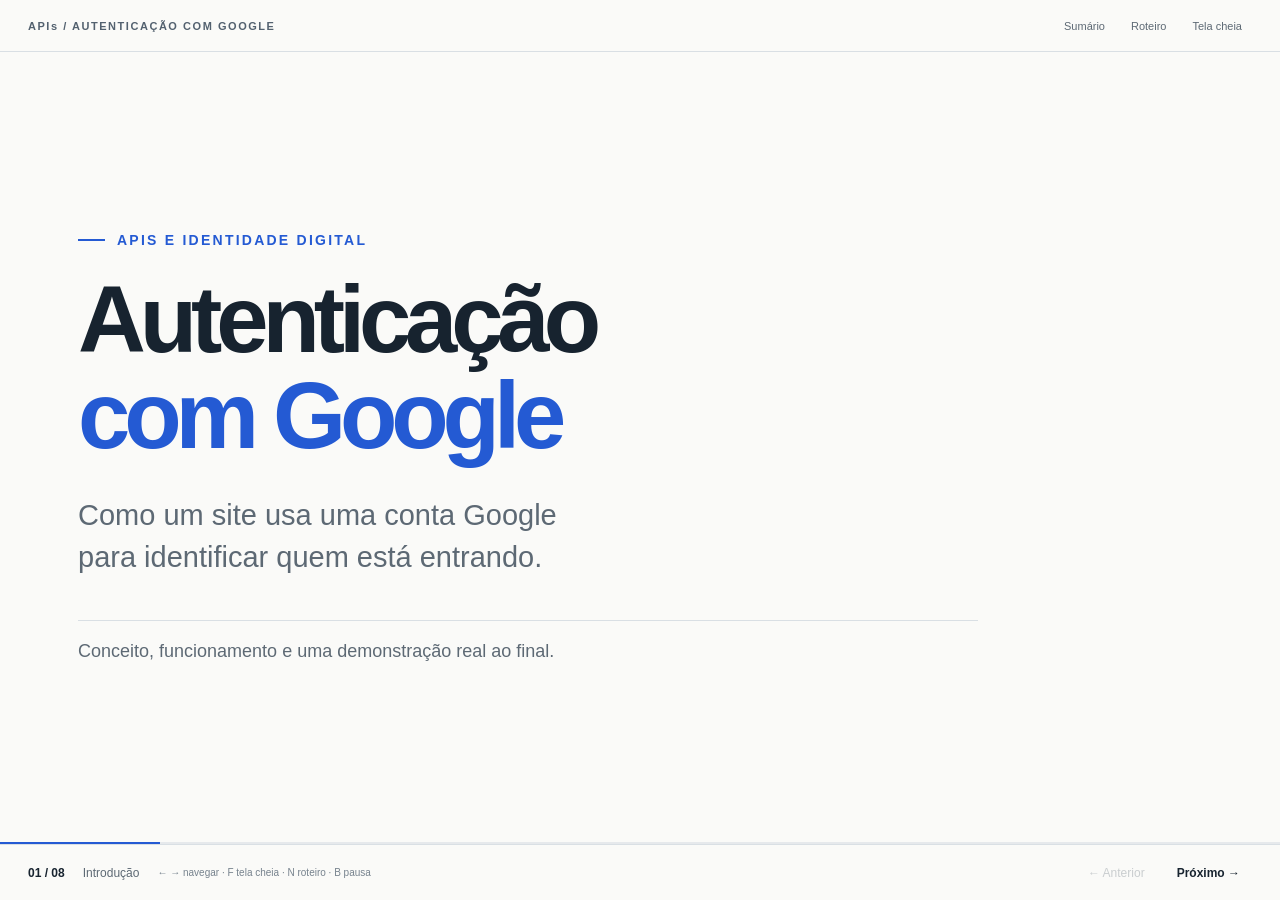
==== commit e5b804a3: "Simplifica apresentação e deixa login real no último slide Remove o aplicativo fictício, o painel e " ====
--- a/index.html
+++ b/index.html
@@ -1,334 +1,183 @@
-<!doctype html>
-<html lang="pt-BR">
-<head>
-  <meta charset="utf-8">
-  <meta name="viewport" content="width=device-width, initial-scale=1">
-  <meta name="referrer" content="strict-origin-when-cross-origin">
-  <meta name="theme-color" content="#080f1a">
-  <title>Entrar com Google · Apresentação interativa</title>
-  <style>
-:root{color-scheme:light;--bg:#f1f2ec;--surface:#fff;--text:#142f35;--muted:#4d656a;--faint:#61777a;--mint:#007b68;--mint2:#006957;--stroke:#cbd5ce;--amber:#c37e23;--ease:cubic-bezier(.22,1,.36,1)}
-*,*::before,*::after{box-sizing:border-box}html,body{height:100%;margin:0;overflow:hidden}body{font-family:'Segoe UI',Arial,sans-serif;background:var(--bg);color:var(--text);-webkit-font-smoothing:antialiased}button,a{font:inherit}button{cursor:pointer}button:disabled{opacity:.35;cursor:default}button:focus-visible,a:focus-visible{outline:3px solid #a96500;outline-offset:5px}a{color:var(--mint)}
-.app{height:100dvh;display:flex;flex-direction:column}.topbar,.bottom{display:flex;align-items:center;justify-content:space-between;padding:0 30px;gap:14px;z-index:3}.topbar{height:60px;flex:0 0 60px;border-bottom:1px solid #ced7d0}.brand{display:flex;align-items:center;gap:11px;font-size:12px;font-weight:800;letter-spacing:.08em}.brand small{font-weight:500;letter-spacing:.04em;color:#60746f}.brand-mark{width:30px;height:30px;display:grid;place-items:center;background:var(--text);color:#b9f1d8;border-radius:8px}.brand-mark svg{width:18px;height:18px}.top-right{display:flex;align-items:center;gap:10px}.label-chip{font-size:10px;letter-spacing:.1em;color:#566e67;margin-right:12px}.tiny-dot{display:none}.topbtn{border:1px solid #bacbc1;background:transparent;border-radius:7px;padding:8px 12px;color:var(--text);font-size:12px;display:flex;align-items:center;gap:8px}.topbtn:hover{background:#e0e8df}.topbtn svg{width:15px;height:15px}.shortcut{font-size:10px;color:#5e756e}.viewport{flex:1;position:relative;min-height:0;overflow:hidden}.stage{width:1280px;height:650px;position:absolute;top:50%;left:50%;transform:translate(-50%,-50%) scale(var(--deck-scale,1));transform-origin:center}.slide{position:absolute;inset:0;padding:42px 66px;display:flex;flex-direction:column;justify-content:center;opacity:0;visibility:hidden;pointer-events:none;transition:opacity .28s ease,visibility .28s;overflow:hidden}.slide.active{opacity:1;visibility:visible;pointer-events:auto}.slide .reveal{opacity:0;transform:translateY(10px);transition:opacity .35s ease,transform .45s var(--ease)}.slide.active .reveal{opacity:1;transform:none}.slide.active .reveal:nth-child(2){transition-delay:.05s}.slide.active .reveal:nth-child(3){transition-delay:.1s}
-h1,h2,h3,p{margin-top:0}h1{font-size:76px;line-height:1.01;letter-spacing:-.06em;font-weight:750;margin-bottom:25px}h2{font-size:53px;line-height:1.08;letter-spacing:-.048em;font-weight:750;margin-bottom:18px;max-width:1140px}h3{font-size:25px;letter-spacing:-.025em;margin-bottom:12px}.kicker{font-size:13px;letter-spacing:.16em;text-transform:uppercase;color:var(--mint);font-weight:800;display:flex;align-items:center;gap:10px;margin-bottom:22px}.kicker:before{content:'';height:3px;width:26px;background:var(--mint)}.lead{font-size:24px;line-height:1.45;color:var(--muted);max-width:1060px;margin-bottom:0}.gradient{color:var(--mint)}.micro{font-size:15px;line-height:1.45;color:var(--faint)}.label{font-size:13px;font-weight:800;letter-spacing:.1em;color:var(--mint);margin-bottom:14px}.panel{border:0;border-top:1px solid var(--stroke);border-radius:0;background:transparent;box-shadow:none}.card-icon{width:42px;height:42px;display:grid;place-items:center;color:var(--mint);margin-bottom:18px}.card-icon svg{width:30px;height:30px}.hero{display:grid;grid-template-columns:1.1fr .9fr;gap:50px;align-items:center}.hero h1{font-size:70px}.hero .lead{font-size:23px;max-width:540px}.hero-meta{display:flex;flex-wrap:wrap;gap:8px 15px;margin-top:30px}.pill{border-top:1px solid #bbcdc1;padding-top:9px;color:#4c6960;font-size:13px}.hero-visual{background:#153a3a;color:#eef9f1;padding:28px;border-radius:22px;min-height:384px;box-shadow:0 24px 55px #173b3420;transform:rotate(-2deg)!important;position:relative}.hero-visual:before{display:none;content:'';position:absolute;inset:10px -13px -13px 14px;background:#cfe2d5;z-index:-1;border-radius:24px}.mock-window-head{display:flex;align-items:center;gap:5px;padding-bottom:18px;border-bottom:1px solid #62837c70}.window-dot{width:8px;height:8px;border-radius:50%;background:#8ba79d}.window-dot:first-child{background:#dd9381}.window-dot:nth-child(2){background:#d4bb78}.window-dot:nth-child(3){background:#81b99a}.window-address{margin-left:auto;font-size:11px;color:#9fc0b4}.hero-app{display:flex;flex-direction:column;align-items:center;text-align:center;padding-top:35px;gap:15px}.hero-app-icon{width:63px;height:63px;border-radius:18px;background:#bef2d7;color:#153d33;display:grid;place-items:center;font-size:32px;font-weight:900}.hero-app strong{font-size:26px;letter-spacing:-.03em}.hero-app p{font-size:16px;color:#b8d3c8;margin:0;max-width:300px}.fake-signin{display:flex;gap:14px;align-items:center;background:white;color:#34454b;padding:14px 22px;border:1px solid #e2e7e2;border-radius:6px;font-size:17px;margin-top:9px}.g-logo{font:bold 25px Arial;color:#4285f4}.hero-connector{position:absolute;bottom:-18px;left:30px;right:30px;padding:13px;background:#c6eccc;color:#1d493a;font-size:14px;text-align:center;border-radius:8px;font-weight:700}
-.api-flow{display:grid;grid-template-columns:1fr 185px 1fr;gap:35px;align-items:center;margin-top:40px}.api-node{padding:26px 0;min-height:190px}.api-node strong{font-size:30px;letter-spacing:-.035em}.api-node small{display:block;font-size:21px;line-height:1.4;color:var(--muted);margin-top:12px;max-width:370px}.request-path{display:flex;flex-direction:column;align-items:center;gap:18px;color:var(--mint);font-size:13px;letter-spacing:.08em;font-weight:750}.moving-line{height:2px;background:#a6bfb0;width:100%;position:relative}.moving-line:after{content:'›';position:absolute;right:0;top:-18px;font-size:32px}.moving-line.return:after{left:0;right:auto;transform:rotate(180deg)}.api-result{font-size:19px;line-height:1.5;border-top:1px solid #c7d4ca;padding-top:18px;display:flex;justify-content:space-between;gap:10px;margin-top:16px}
-.identity-layout{display:grid;grid-template-columns:1.2fr .8fr;gap:54px;margin-top:28px}.identity-list{display:grid;gap:0}.identity-line{display:flex;gap:20px;padding:18px 0;align-items:flex-start}.identity-line .card-icon{margin:0;flex-shrink:0}.identity-line strong{font-size:23px}.identity-line p{font-size:19px;line-height:1.4;color:var(--muted);margin:7px 0 0}.id-preview{background:#e3ece2;border:0;border-radius:16px;display:flex;align-items:center;justify-content:center;text-align:center;flex-direction:column;padding:26px;gap:14px}.id-preview h3{margin:0}.id-preview p{font-size:19px;line-height:1.4;color:var(--muted);margin:0}.id-preview .micro{font-size:15px}.id-preview .fake-signin{font-size:16px}
-.steps{display:grid;grid-template-columns:repeat(3,1fr);gap:25px 36px;margin-top:22px}.step-card{padding:16px 0;position:relative}.step-no{font-size:14px;color:var(--mint);font-weight:800;letter-spacing:.08em;margin-bottom:11px}.step-card strong{font-size:25px;letter-spacing:-.025em}.step-card p{font-size:20px;line-height:1.4;color:var(--muted);margin:8px 0 0;max-width:330px}.glossary{display:flex;gap:22px;border-top:1px solid #cbd5ce;margin-top:20px;padding-top:20px}.glossary span{font-size:16px;color:var(--muted)}.glossary b{color:var(--mint)}
-.demo-slide h2{font-size:43px;margin-bottom:20px}.demo-slide .kicker{margin-bottom:12px}.site{background:#fff;color:#203b45;border:1px solid #b7ccc0;border-radius:14px;overflow:hidden;box-shadow:0 16px 40px #193b3014}.site-head{display:flex;align-items:center;gap:5px;padding:10px 16px;background:#e6ede7;font-size:12px}.address{display:flex;align-items:center;gap:7px;margin:auto}.address svg{width:12px;height:12px}.site-body{min-height:345px}.site-login{display:grid;grid-template-columns:.9fr 1.1fr;min-height:345px}.site-promo{background:#163c3c;color:white;padding:30px;display:flex;flex-direction:column;justify-content:space-between;gap:15px}.site-brand{display:flex;gap:9px;align-items:center;font-size:21px;font-weight:750;letter-spacing:-.04em}.nexus-mark{background:#c0eccf;color:#153b32;width:30px;height:30px;display:grid;place-items:center;border-radius:8px;font-weight:900}.site-promo h3{font-size:34px;line-height:1.1;max-width:350px;margin:0;letter-spacing:-.04em}.site-promo p{color:#c2d7cc;font-size:16px;line-height:1.45;max-width:370px;margin:15px 0 0}.site-bullets{display:flex;gap:15px;font-size:12px;color:#c5e3d3}.site-auth{display:flex;align-items:center;justify-content:center;padding:25px 35px}.auth-inner{width:100%;max-width:450px}.eyebrow-light{font-size:11px;letter-spacing:.13em;color:#5a7568;font-weight:750}.auth-inner h3{font-size:30px;line-height:1.1;margin:13px 0 12px}.auth-inner p{font-size:16px;color:#5b716b;line-height:1.4;margin-bottom:17px}.auth-rule{height:1px;background:#dce6de;margin-bottom:15px}#googleButton{min-height:44px;font-size:14px;line-height:1.4}#loginStatus{font-size:12px;line-height:1.4;color:#5a7168;margin-top:8px;min-height:20px}.site-help{font-size:11px;color:#657c71;margin-top:12px}.site-help svg{width:13px;height:13px;vertical-align:-2px}.offline-demo{display:flex;align-items:center;justify-content:space-between;gap:12px;width:100%;border:1px solid #8ba99a;background:#edf5ef;color:#1e5c46;padding:10px 12px;border-radius:6px;font-size:13px;font-weight:750;margin-top:10px}.offline-demo span{font-size:10px;font-weight:400}.offline-demo:hover{background:#d8ecdc}.presentation-caveat{font-size:14px;line-height:1.4;color:#546e63;margin:13px 0 0}.site-dashboard{display:none;grid-template-columns:170px 1fr;min-height:345px}.site-dashboard.is-shown{display:grid}.site-login.is-hidden{display:none}.nexus-sidebar{background:#153b3a;padding:20px 15px;color:#fff;display:flex;flex-direction:column;gap:24px}.nexus-sidebar .site-brand{font-size:19px}.nexus-side-button{display:flex;gap:9px;align-items:center;border:0;width:100%;background:transparent;color:#b6d2c6;padding:12px;border-radius:7px;text-align:left;font-size:15px}.nexus-side-button.active{background:#305950;color:white}.nexus-side-button svg{width:17px;height:17px}.side-caption{font-size:12px;line-height:1.5;color:#a3beb1;margin-top:auto}.nexus-main{padding:18px 24px;display:flex;flex-direction:column;gap:15px;min-width:0}.nexus-top{display:flex;justify-content:space-between;align-items:center;font-size:14px}.session-pill{font-size:12px;color:#236048;background:#e5f4e9;padding:6px 9px;border-radius:5px}.nexus-logout,.nexus-action{border:1px solid #afc8b7;background:#f1f8f1;color:#275e46;border-radius:5px;padding:8px 11px;font-size:12px;font-weight:650}.dash-heading{display:flex;justify-content:space-between;align-items:center;gap:15px;background:#e4f0e4;border-radius:10px;padding:18px}.dash-caption{font-size:11px;letter-spacing:.1em}.dash-heading h3{font-size:30px;margin:6px 0}.dash-heading p{font-size:14px;margin:0;color:#496b58}.dash-avatar{width:60px;height:60px;flex-shrink:0;border-radius:50%;background:#bddbc5;overflow:hidden;display:grid;place-items:center;font-size:22px;font-weight:800}.dash-avatar img{width:100%;height:100%;object-fit:cover;display:none}.dash-grid{display:grid;grid-template-columns:repeat(3,1fr);gap:15px}.dash-tile{padding:9px 0;border-bottom:1px solid #d4e1d6}.dash-tile strong{font-size:23px;display:block}.dash-tile span{font-size:12px;color:#5c7468;display:block;margin-top:3px}.dash-bottom{display:flex;align-items:center;justify-content:space-between;gap:15px}.dash-bottom strong{font-size:14px}.dash-bottom p{font-size:12px;color:#5c7468;line-height:1.35;max-width:450px;margin:5px 0 0}.profile-pane{display:none;border-top:1px solid #cadbcf;padding-top:16px}.profile-pane.active{display:block}.profile-pane h3{font-size:26px;margin-bottom:10px}.profile-pane p{font-size:15px;color:#587365}.profile-field{display:grid;grid-template-columns:110px 1fr;gap:15px;font-size:17px;border-top:1px solid #dae5dc;padding:13px 0;overflow-wrap:anywhere}.profile-field span{color:#5d776a}
-.token-diagram{display:grid;grid-template-columns:1.1fr .9fr;gap:48px;margin-top:34px}.token-left,.token-code{padding-top:22px}.token-parts{display:flex;gap:6px;margin:25px 0}.jwt-part{flex:1;text-align:center;padding:20px 10px;background:#d5e4ef;color:#255675;font:750 24px Consolas,monospace;border-radius:6px}.jwt-part:nth-child(2){background:#cbe8d9;color:#096443}.jwt-part:nth-child(3){background:#eee2c9;color:#815b23}.jwt-part small{display:block;font:16px 'Segoe UI',sans-serif;margin-top:8px}.token-left p{font-size:21px;line-height:1.5;color:var(--muted)}code{font-family:Consolas,monospace}.code-sample{background:#163c3c;color:#d4f1db;padding:24px;border-radius:10px;font:18px/1.65 Consolas,monospace;white-space:pre-wrap}.token-code .micro{margin:12px 0 0}.security-grid{display:grid;grid-template-columns:1fr 1fr;gap:50px;margin-top:30px}.security-box{padding-top:20px}.security-tag{display:block;font-size:13px;font-weight:800;letter-spacing:.1em;color:#5a7566;margin-bottom:15px}.security-box h3{font-size:28px;margin-bottom:13px}.security-box ol{padding-left:25px;margin:0;color:var(--muted);font-size:20px;line-height:1.5}.security-box li{margin:8px 0}.production{border-top:3px solid var(--mint);padding-top:18px}.production .security-tag{color:var(--mint)}.note-line{font-size:20px;background:#e1eadf;padding:16px 20px;border-radius:7px;margin:24px 0 0;color:#335b47;line-height:1.4}.closing h1{font-size:70px;max-width:1110px}.closing .lead{max-width:1000px}.closing-takeaway{border-left:3px solid var(--mint);padding-left:22px;margin-top:32px}.closing-takeaway span{font-size:12px;letter-spacing:.14em;color:var(--mint);font-weight:800}.closing-takeaway p{font-size:26px;line-height:1.35;margin:10px 0 0}.source-link{color:var(--mint);font-size:15px;text-decoration:none;margin-top:25px;align-self:flex-start;border-bottom:1px solid #a5bdac;padding-bottom:5px}.questions{font-size:22px;margin:22px 0 0;font-weight:700}.questions span{font-size:15px;font-weight:400;color:var(--muted);margin-left:18px}
-.meter{flex:0 0 3px;height:3px;background:#d9e1d6}.meter>div{height:100%;background:var(--mint);transition:width .3s}.bottom{height:58px;flex:0 0 58px}.page-count{display:flex;align-items:center;gap:17px;color:#567064;font-size:12px}.page-count strong{color:var(--text);font-variant-numeric:tabular-nums}#clock{font-variant-numeric:tabular-nums;font-size:11px;border-left:1px solid #c4d2c5;padding-left:17px}.navbtns{display:flex;gap:8px}.navbtn{border:1px solid #adc1b3;color:var(--text);background:transparent;border-radius:7px;padding:9px 16px;font-size:12px;font-weight:700}.navbtn.primary{background:var(--text);color:#eff8ed;border-color:var(--text)}.navbtn:hover{filter:brightness(.92)}.speaker-notes{display:none;position:fixed;bottom:70px;left:30px;right:30px;padding:22px 26px;z-index:20;background:#153c39;color:#edf6ed;border-radius:10px;box-shadow:0 10px 45px #0004;max-height:38vh;overflow:auto}.speaker-notes.open{display:block}.speaker-notes strong{font-size:12px;letter-spacing:.12em;color:#b3ebc6}.speaker-notes p{font-size:18px;line-height:1.55;margin:12px 0 0}.speaker-notes:after{content:'Visível na projeção. Feche com N antes de apresentar.';font-size:11px;display:block;margin-top:12px;color:#b5cdbd}dialog{width:min(650px,90vw);border:1px solid #b8cdbd;border-radius:15px;background:#f5f7f0;color:var(--text);padding:27px;box-shadow:0 25px 100px #0004}dialog::backdrop{background:#12352cb3;backdrop-filter:blur(7px)}.dialog-head{display:flex;justify-content:space-between;align-items:flex-start}.dialog-head h3{font-size:29px}.dialog-head button{border:0;background:transparent;font-size:30px;color:var(--text)}#indexList{display:grid;grid-template-columns:1fr 1fr;gap:9px;margin-bottom:20px}#indexList button{border:1px solid #c1d1c3;border-radius:7px;text-align:left;padding:15px;background:white;color:var(--text);font-size:14px}#indexList button[aria-current=true]{border-color:var(--mint);background:#dcecdf}#indexList b{color:var(--mint);margin-right:10px}#blackout{position:fixed;inset:0;background:#000;z-index:100;display:grid;place-items:end center;padding:25px;cursor:pointer}#blackout[hidden]{display:none}#blackout span{color:#777;font-size:11px}
-@media(max-width:850px){.label-chip,.brand small,.bottom .shortcut{display:none}.topbar,.bottom{padding-left:16px;padding-right:16px}}@media(max-width:500px){.brand{font-size:10px;gap:6px}.brand-mark{display:none}.topbar{gap:8px}.top-right{gap:5px}.topbtn{padding:7px;font-size:10px}.topbtn .shortcut{display:none}.page-count{gap:8px;font-size:10px}#slideName{display:none}.navbtn{padding:8px 10px;font-size:11px}#indexList{grid-template-columns:1fr}.speaker-notes{left:12px;right:12px}.speaker-notes p{font-size:15px}}@media(prefers-reduced-motion:reduce){*,*:before,*:after{animation:none!important;transition:none!important}}
-@page{size:1280px 720px;margin:0}@media print{html,body{height:auto;overflow:visible;background:var(--bg);print-color-adjust:exact;-webkit-print-color-adjust:exact}.app,.viewport{height:auto;display:block;overflow:visible}.topbar,.bottom,.meter,.speaker-notes,dialog,#blackout{display:none!important}.stage{position:static;width:1280px;height:auto;transform:none}.slide{position:relative;width:1280px;height:720px;opacity:1!important;visibility:visible!important;break-after:page;break-inside:avoid}.slide .reveal{opacity:1!important;transform:none!important}.hero-visual{transform:rotate(-2deg)!important}.slide:last-child{break-after:auto}}
-</style>
-</head>
-<body>
-<!-- Ícones SVG vetoriais locais; não dependem de bibliotecas externas. -->
-<svg xmlns="http://www.w3.org/2000/svg" style="position:absolute;width:0;height:0;overflow:hidden" aria-hidden="true">
-  <symbol id="i-nexus" viewBox="0 0 24 24"><path fill="currentColor" d="M4 4h5l6 9V4h5v16h-5L9 11v9H4z"/></symbol>
-  <symbol id="i-full" viewBox="0 0 24 24"><path d="M8 3H3v5m13-5h5v5M8 21H3v-5m13 5h5v-5" fill="none" stroke="currentColor" stroke-width="1.8" stroke-linecap="round"/></symbol>
-  <symbol id="i-code" viewBox="0 0 24 24"><path d="m8 6-6 6 6 6m8-12 6 6-6 6m-3-17-4 24" stroke="currentColor" stroke-width="1.7" fill="none" stroke-linecap="round"/></symbol>
-  <symbol id="i-user" viewBox="0 0 24 24"><circle cx="12" cy="8" r="4" fill="none" stroke="currentColor" stroke-width="1.8"/><path d="M4 21c0-5 3.5-7 8-7s8 2 8 7" stroke="currentColor" stroke-width="1.8" fill="none" stroke-linecap="round"/></symbol>
-  <symbol id="i-check" viewBox="0 0 24 24"><path d="m4 12 5 5L20 6" fill="none" stroke="currentColor" stroke-width="2" stroke-linecap="round" stroke-linejoin="round"/></symbol>
-  <symbol id="i-shield" viewBox="0 0 24 24"><path d="M12 2 4 5v7c0 5 3.2 8.2 8 10 4.8-1.8 8-5 8-10V5z" stroke="currentColor" stroke-width="1.7" fill="none"/><path d="m8 12 3 3 5-6" stroke="currentColor" stroke-width="1.7" fill="none"/></symbol>
-  <symbol id="i-link" viewBox="0 0 24 24"><path d="M10 13a5 5 0 0 0 7 .6l3-3a5 5 0 0 0-7-7L11 6m2 5a5 5 0 0 0-7-.6l-3 3a5 5 0 0 0 7 7l2-2" stroke="currentColor" stroke-width="1.8" fill="none" stroke-linecap="round"/></symbol>
-  <symbol id="i-grid" viewBox="0 0 24 24"><rect x="2.5" y="2.5" width="8" height="8" rx="1.6" stroke="currentColor" fill="none" stroke-width="1.7"/><rect x="13.5" y="2.5" width="8" height="8" rx="1.6" stroke="currentColor" fill="none" stroke-width="1.7"/><rect x="2.5" y="13.5" width="8" height="8" rx="1.6" stroke="currentColor" fill="none" stroke-width="1.7"/><rect x="13.5" y="13.5" width="8" height="8" rx="1.6" stroke="currentColor" fill="none" stroke-width="1.7"/></symbol>
-  <symbol id="i-lock" viewBox="0 0 24 24"><rect x="4" y="10" width="16" height="12" rx="2" stroke="currentColor" fill="none" stroke-width="1.8"/><path d="M8 10V7a4 4 0 0 1 8 0v3" stroke="currentColor" stroke-width="1.8" fill="none"/></symbol>
-</svg>
-<div class="app">
-  <header class="topbar">
-    <div class="brand"><span class="brand-mark"><svg><use href="#i-nexus"/></svg></span><span>GOOGLE IDENTITY <small>/ AULA PRÁTICA</small></span></div>
-    <div class="top-right">
-      <div class="label-chip"><i class="tiny-dot"></i>APIs & IDENTIDADE DIGITAL</div>
-      <button class="topbtn" type="button" id="indexBtn" title="Sumário (G)">Sumário <span class="shortcut">G</span></button><button class="topbtn notes-button" type="button" id="notesBtn" title="Mostrar ou ocultar roteiro (tecla N)">Notas <span class="shortcut">N</span></button>
-      <button class="topbtn" type="button" id="fullBtn" title="Tela cheia (tecla F)"><svg><use href="#i-full"/></svg> Tela cheia</button>
-    </div>
-  </header>
-  <div class="viewport"><main class="stage" id="stage">
-    <!-- SLIDE 1 -->
-    <section class="slide active" aria-label="Slide 1 - Abertura" data-title="Abertura">
-      <div class="hero">
-        <div class="reveal">
-          <p class="kicker">Abertura</p>
-          <h1>Como funciona o botão <span class="gradient">“Entrar com Google”?</span></h1>
-          <p class="lead">Do clique à identidade: o papel das APIs em uma experiência que usamos todos os dias.</p>
-          <div class="hero-meta"><span class="pill">API & integração</span><span class="pill">OAuth 2.0 + OpenID Connect</span><span class="pill">Demonstração interativa</span></div>
-        </div>
-        <div class="hero-visual reveal" aria-label="Ilustração do login em uma aplicação">
-          <div class="mock-window-head"><i class="window-dot"></i><i class="window-dot"></i><i class="window-dot"></i><span class="window-address">workspace.example / entrar</span></div>
-          <div class="hero-app"><span class="hero-app-icon">N</span><strong>Bem-vindo ao Nexus</strong><p>Sua conta Google conecta você ao aplicativo.</p><div class="fake-signin"><span class="g-logo">G</span> Entrar com Google</div></div>
-          <div class="hero-connector">Uma conta Google, outro aplicativo <span aria-hidden="true">↗</span></div>
-        </div>
-      </div>
-    </section>
-    <!-- SLIDE 2 -->
-    <section class="slide" aria-label="Slide 2 - O que é uma API" data-title="O que é uma API?">
-      <div class="reveal"><p class="kicker">O conceito</p><h2>APIs conectam <span class="gradient">sistemas diferentes</span></h2><p class="lead">Uma API define como um sistema pede uma informação ou aciona uma função de outro.</p></div>
-      <div class="api-flow reveal">
-        <div class="api-node panel"><div class="card-icon"><svg><use href="#i-code"/></svg></div><strong>Nosso aplicativo</strong><small>Solicita uma confirmação de identidade.</small></div>
-        <div class="request-path"><span>REQUISIÇÃO</span><i class="moving-line"></i><span>RESPOSTA</span><i class="moving-line return"></i></div>
-        <div class="api-node panel"><div class="card-icon"><svg><use href="#i-link"/></svg></div><strong>Serviço do Google</strong><small>Conduz o login e retorna uma credencial de identidade.</small></div>
-      </div>
-      <div class="api-result reveal"><span><b class="gradient">Neste exemplo:</b> o aplicativo integra o serviço de identidade do Google pela biblioteca oficial.</span><span aria-hidden="true">↗</span></div>
-    </section>
-    <!-- SLIDE 3 -->
-    <section class="slide" aria-label="Slide 3 - Google Identity Services" data-title="Google Identity Services">
-      <div class="reveal"><p class="kicker">O serviço</p><h2>Login com <span class="gradient">uma conta que já existe</span></h2><p class="lead">Google Identity Services oferece os recursos para integrar o login com Google ao seu site.</p></div>
-      <div class="identity-layout reveal">
-        <div class="identity-list">
-          <div class="identity-line panel"><span class="card-icon"><svg><use href="#i-user"/></svg></span><div><strong>Identidade compartilhada</strong><p>O aplicativo pode receber nome, e-mail e foto pelo ID Token.</p></div></div>
-          <div class="identity-line panel"><span class="card-icon"><svg><use href="#i-lock"/></svg></span><div><strong>A senha fica no Google</strong><p>A pessoa se autentica na interface do Google.</p></div></div>
-          <div class="identity-line panel"><span class="card-icon"><svg><use href="#i-check"/></svg></span><div><strong>Menos atrito para entrar</strong><p>O usuário pode aproveitar uma conta que já possui.</p></div></div>
-        </div>
-        <div class="id-preview panel"><span class="hero-app-icon">N</span><h3>Nexus Workspace</h3><p>Uma identidade externa pode personalizar a experiência no aplicativo.</p><div class="fake-signin"><span class="g-logo">G</span> Entrar com Google</div><span class="micro">Este login não concede acesso ao Gmail ou Drive.</span></div>
-      </div>
-    </section>
-    <!-- SLIDE 4 -->
-    <section class="slide" aria-label="Slide 4 - Fluxo de autenticação" data-title="O caminho do login">
-      <div class="reveal"><p class="kicker">O fluxo</p><h2>O caminho <span class="gradient">do login</span></h2></div>
-      <div class="steps reveal">
-        <div class="step-card panel"><div class="step-no">PASSO 01</div><strong>Acessa o site</strong><p>O usuário chega à tela do Nexus Workspace.</p></div>
-        <div class="step-card panel"><div class="step-no">PASSO 02</div><strong>Clica para entrar</strong><p>O botão oficial inicia o fluxo do Google.</p></div>
-        <div class="step-card panel"><div class="step-no">PASSO 03</div><strong>Escolhe uma conta</strong><p>Confirma sua identidade e, quando necessário, o consentimento.</p></div>
-        <div class="step-card panel"><div class="step-no">PASSO 04</div><strong>Retorna a credencial</strong><p>O navegador recebe um ID Token no formato JWT.</p></div>
-        <div class="step-card panel"><div class="step-no">PASSO 05</div><strong>Interpreta dados</strong><p>Nosso exemplo lê nome, e-mail e foto do token.</p></div>
-        <div class="step-card panel"><div class="step-no">PASSO 06</div><strong>Personaliza a tela</strong><p>O Nexus exibe o painel com o perfil recebido.</p></div>
-      </div>
-      <div class="glossary reveal"><span><b>OAuth 2.0</b> · autorização</span><span><b>OpenID Connect</b> · autenticação</span><span><b>Client ID</b> · identifica o aplicativo</span></div>
-    </section>
-    <!-- SLIDE 5 -->
-    <section class="slide demo-slide" id="slideDemo" aria-label="Slide 5 - Demonstração interativa" data-title="Demonstração interativa">
-      <div class="reveal"><p class="kicker">Demonstração interativa</p><h2>O login <span class="gradient">na prática</span></h2></div>
-      <div class="site reveal" role="region" aria-label="Nexus Workspace, sistema de demonstração">
-        <div class="site-head"><i class="window-dot"></i><i class="window-dot"></i><i class="window-dot"></i><div class="address"><svg><use href="#i-lock"/></svg> Nexus Workspace · Portal de demonstração</div></div>
-        <div class="site-body">
-          <div class="site-login" id="siteLogin">
-            <div class="site-promo"><div class="site-brand"><span class="nexus-mark">N</span> nexus <span style="font-weight:400;opacity:.67">workspace</span></div><div><h3>Seu espaço de trabalho começa aqui.</h3><p>Uma experiência simples para demonstrar como um sistema pode conhecer seu usuário a partir da identidade do Google.</p></div><div class="site-bullets"><span>Identidade Google</span><span>Perfil personalizado</span><span>Interface interativa</span></div></div>
-            <div class="site-auth"><div class="auth-inner"><div class="eyebrow-light">ACESSO À PLATAFORMA</div><h3>Que bom ter você por aqui.</h3><p>Use sua conta Google para visualizar seu ambiente personalizado.</p><div class="auth-rule"></div><div id="googleButton" aria-label="Botão oficial de entrada com o Google"><span class="login-loading"><i class="spinner"></i> Carregando acesso Google…</span></div><div id="loginStatus" role="status" aria-live="polite">O botão oficial será exibido aqui.</div><button type="button" class="offline-demo" id="offlineDemo">Explorar com perfil fictício <span>Sem conta e sem internet</span></button><div class="site-help"><svg><use href="#i-shield"/></svg> O perfil fica apenas na memória desta página.</div></div></div>
-          </div>
-          <div class="site-dashboard" id="siteDashboard" aria-label="Painel ilustrativo do Nexus Workspace">
-            <aside class="nexus-sidebar"><div class="site-brand"><span class="nexus-mark">N</span> nexus</div><nav aria-label="Navegação interna da demonstração"><button type="button" class="nexus-side-button active" id="tabHome"><svg><use href="#i-grid"/></svg> Início</button><button type="button" class="nexus-side-button" id="tabProfile"><svg><use href="#i-user"/></svg> Meu perfil</button></nav><p class="side-caption">Ambiente ilustrativo<br>Sem acesso ao Gmail ou Drive</p></aside>
-            <div class="nexus-main"><div class="nexus-top"><strong id="dashSectionTitle">Visão geral</strong><div style="display:flex;gap:8px;align-items:center"><span class="session-pill" id="profileMode">Perfil recebido</span><button type="button" class="nexus-logout" id="logout">Sair</button></div></div>
-              <div id="homePane"><div class="dash-heading"><div><span class="dash-caption">NEXUS WORKSPACE</span><h3 id="dashGreeting">Olá!</h3><p>Seja bem-vindo ao seu espaço de demonstração.</p></div><div class="dash-avatar" id="avatarShell"><span id="avatarInitials">NW</span><img id="avatarImage" alt="Foto do perfil Google"></div></div>
-                <div class="dash-grid" style="margin-top:11px"><div class="dash-tile"><strong>01</strong><span>Perfil em exibição</span></div><div class="dash-tile"><strong>03</strong><span>Campos básicos de identidade</span></div><div class="dash-tile"><strong>100%</strong><span>Interface demonstrativa</span></div></div>
-                <div class="dash-bottom" style="margin-top:10px"><div><strong>Identidade conectada à experiência</strong><p>Este painel é ilustrativo: não consulta tarefas, e-mails ou outros serviços Google.</p></div><button class="nexus-action" id="openProfile" type="button">Ver perfil →</button></div>
-              </div>
-              <div class="profile-pane" id="profilePane"><h3>Seu perfil Google</h3><p>Informações recebidas no navegador pela resposta do Google Identity Services.</p><div class="profile-field"><span>Nome</span><strong id="profileFullName"></strong></div><div class="profile-field"><span>E-mail</span><strong id="profileEmail"></strong></div><div class="profile-field"><span>Imagem</span><strong id="profilePhotoState"></strong></div><button class="nexus-action" id="backHome" type="button">← Voltar ao início</button></div>
-            </div>
-          </div>
-        </div>
-      </div>
-      <p class="presentation-caveat">Demonstração didática: ler o perfil no navegador não cria uma sessão segura. A opção offline usa apenas dados fictícios.</p>
-    </section>
-    <!-- SLIDE 6 -->
-    <section class="slide" aria-label="Slide 6 - A resposta por trás do login" data-title="Por trás da resposta">
-      <div class="reveal"><p class="kicker">Nos bastidores</p><h2>A credencial <span class="gradient">por trás da tela</span></h2><p class="lead">O Google retorna um <b>ID Token</b> no formato JWT, com informações sobre a identidade.</p></div>
-      <div class="token-diagram reveal">
-        <div class="panel token-left"><div class="label">ESTRUTURA ILUSTRATIVA DO TOKEN</div><div class="token-parts"><div class="jwt-part">header<small>Cabeçalho</small></div><div class="jwt-part">payload<small>Dados</small></div><div class="jwt-part">signature<small>Assinatura</small></div></div><p>O campo <code>credential</code> contém o JWT. O <b>payload</b> traz os dados usados para personalizar a tela.</p></div>
-        <div class="panel token-code"><div class="label">PAYLOAD · EXEMPLO FICTÍCIO</div><div class="code-sample">{
-  "name": "Pessoa Exemplo",
-  "email": "pessoa@example.com",
-  "picture": "https://.../foto.jpg",
-  "sub": "identificador-da-conta"
-}</div><p class="micro">Exemplo fictício. O token real não aparece na apresentação.</p></div>
-      </div>
-    </section>
-    <!-- SLIDE 7 -->
-    <section class="slide" aria-label="Slide 7 - Segurança" data-title="Segurança na prática">
-      <div class="reveal"><p class="kicker">Boas práticas</p><h2>Segurança <span class="gradient">além do botão</span></h2><p class="lead">Em produção, o servidor verifica a credencial antes de conceder acesso aos dados.</p></div>
-      <div class="security-grid reveal"><div class="panel security-box"><span class="security-tag">NESTA DEMONSTRAÇÃO</span><h3>Exibição do perfil</h3><ol><li>Exibe o botão oficial de login.</li><li>Recebe uma credencial no navegador.</li><li>Interpreta campos para apresentar o perfil.</li><li><strong>Não</strong> guarda tokens nem protege dados privados.</li></ol></div><div class="panel security-box production"><span class="security-tag">EM PRODUÇÃO</span><h3>Verificação e sessão</h3><ol><li>Enviar o ID Token por HTTPS ao servidor.</li><li>Verificar <strong>assinatura, emissor, audiência e expiração</strong>.</li><li>Identificar a conta pelo campo <strong>sub</strong>.</li><li>Criar uma sessão segura e aplicar permissões.</li></ol></div></div>
-      <p class="note-line reveal"><b>Decodificar ≠ validar.</b> O Client ID é público. O Client Secret deve ficar fora do navegador.</p>
-    </section>
-    <!-- SLIDE 8 -->
-    <section class="slide closing" aria-label="Slide 8 - Encerramento" data-title="Encerramento">
-      <p class="kicker reveal">Encerramento</p>
-      <h1 class="reveal">O clique é simples.<br><span class="gradient">A integração faz o resto.</span></h1>
-      <p class="lead reveal">O Google confirma a identidade. O aplicativo valida a credencial e controla o acesso.</p>
-      <div class="closing-takeaway reveal"><span>IDEIA PRINCIPAL</span><p>Identidade e permissão de acesso<br>são responsabilidades diferentes.</p></div>
-      <a class="source-link reveal" href="https://developers.google.com/identity/gsi/web/guides/overview" target="_blank" rel="noopener noreferrer">Documentação oficial Google Identity Services ↗</a>
-      <p class="questions reveal">Vamos conversar? <span>Perguntas e exemplos</span></p>
-    </section>
-  </main></div>
-  <div class="speaker-notes" id="speakerNotes" role="region" aria-label="Roteiro do apresentador"><strong>ROTEIRO DO APRESENTADOR</strong><p id="speakerText"></p></div>
-  <div class="meter"><div id="meterValue"></div></div>
-  <footer class="bottom"><div class="page-count"><strong id="slideCount">01 / 08</strong><span id="slideName">Abertura</span><span id="clock" title="Tempo de apresentação">00:00</span><span class="shortcut">← → navegar · N roteiro · F tela cheia · B pausa</span></div><div class="navbtns"><button type="button" class="navbtn" id="prevBtn">← Voltar</button><button type="button" class="navbtn primary" id="nextBtn">Próximo →</button></div></footer>
-</div>
-<dialog id="slideIndex" aria-labelledby="indexTitle"><div class="dialog-head"><div><p class="label">NAVEGAÇÃO</p><h3 id="indexTitle">Escolha uma tela</h3></div><button type="button" id="closeIndex" aria-label="Fechar sumário">×</button></div><div id="indexList"></div><p class="micro">G abre o sumário · Esc fecha · Home volta ao início</p></dialog><div id="blackout" hidden><span>Apresentação em pausa · B para voltar</span></div>
-<script>
-(()=>{
-  'use strict';
-  // OAuth Client ID público do aplicativo de demonstração (NUNCA inserir Client Secret no frontend).
-  const GOOGLE_CLIENT_ID='94457593553-5bet35ekjces255rl0kaesu289ev8h9h.apps.googleusercontent.com';
-  const $=id=>document.getElementById(id);
-  const slides=[...document.querySelectorAll('.slide')];
-  let slideIndex=0,notesVisible=false,googleReady=false,buttonRendered=false,googleInitialized=false,sdkState='loading';
-  // O perfil é mantido SOMENTE em memória até o usuário sair/atualizar a página.
-  let demoProfile=null;
-  let demoIsOffline=false;
-  const startTime=Date.now();
-  function fitCanvas(){const vp=document.querySelector('.viewport');document.documentElement.style.setProperty('--deck-scale',Math.min(vp.clientWidth/1280,vp.clientHeight/650));}
-  window.addEventListener('resize',fitCanvas);fitCanvas();
-  setInterval(()=>{const s=Math.floor((Date.now()-startTime)/1000);$('clock').textContent=String(Math.floor(s/60)).padStart(2,'0')+':'+String(s%60).padStart(2,'0');},1000);
-  slides.forEach((s,i)=>{const b=document.createElement('button');b.type='button';const num=document.createElement('b');num.textContent=String(i+1).padStart(2,'0');b.append(num,document.createTextNode(s.dataset.title));b.addEventListener('click',()=>{goTo(i);$('slideIndex').close();});$('indexList').append(b);});
-  $('indexBtn').onclick=()=>$('slideIndex').showModal();
-  $('closeIndex').onclick=()=>$('slideIndex').close();
-  $('blackout').onclick=()=>{$('blackout').hidden=true;};
-  const hashSlide=Number(location.hash.slice(1));if(Number.isInteger(hashSlide)&&hashSlide>=1&&hashSlide<=slides.length)slideIndex=hashSlide-1;
-  window.addEventListener('hashchange',()=>{const n=Number(location.hash.slice(1));if(Number.isInteger(n)&&n>=1&&n<=slides.length)goTo(n-1);});
-  const notes=[
-    'Hoje a pergunta é simples: como sites diferentes conseguem oferecer o botão Entrar com Google? Vamos começar entendendo o papel das APIs e depois acompanhar o processo completo. Na demonstração, podemos usar o Google em uma origem autorizada ou explorar uma simulação offline com perfil fictício. Deixe claro qual modo está usando.',
-    'Uma API define uma forma organizada de comunicação entre sistemas. Aqui, nosso site precisa de um serviço de identidade e usa o Google em vez de desenvolver essa infraestrutura. Vale lembrar que, no login do Google, parte importante da interação acontece por meio da biblioteca oficial e de um fluxo controlado pelo provedor de identidade.',
-    'Google Identity Services é o serviço usado para exibir o botão de login e devolver uma credencial com informações de identidade. Podemos receber dados básicos como nome, e-mail e foto, quando disponibilizados. Isso não significa ter acesso ao Gmail ou aos arquivos do usuário. Nosso aplicativo também não recebe a senha: o Google gerencia a autenticação. Usar uma conta existente deixa a experiência mais familiar para o usuário.',
-    'Vamos observar as etapas. Primeiro, o site mostra o botão. O usuário clica e escolhe sua conta na interface do Google. Ao concluir, o Google entrega uma credencial chamada ID Token, normalmente no formato JWT. O aplicativo consegue usar os dados para personalizar sua tela. OAuth 2.0 é a base do ecossistema de autorização; OpenID Connect acrescenta a camada de identidade. Um detalhe: ler o token no navegador não é suficiente para conceder acesso seguro em um sistema real.',
-    'Chegamos ao exemplo prático. Este é o Nexus Workspace, um site demonstrativo feito com HTML, CSS e JavaScript. Se o site estiver publicado e a origem autorizada, clique no botão oficial e escolha uma conta. Se estiver offline, use Explorar com perfil fictício e explique que nenhuma autenticação ocorreu. Ao retornar, a interface passa a mostrar o primeiro nome, a foto quando existir e um painel personalizado. No menu Meu perfil, podemos ver o nome e o e-mail retornados. A parte de produtividade é ilustrativa; ela não consulta nenhum serviço privado do Google. Também posso sair da demonstração e escolher outra conta.',
-    'No login real, vamos entender o que chega ao navegador. Se usamos a simulação, o fluxo de tokens é apenas uma explicação conceitual. O Google devolveu um ID Token no formato JWT, com cabeçalho, conteúdo e assinatura. Dentro do conteúdo, ou payload, podem aparecer campos como name, email e picture. O exemplo à direita é fictício. Nosso código decodifica esses campos para atualizar a interface. Mas decodificar não verifica a assinatura: numa aplicação real, o servidor precisa garantir que a credencial é legítima.',
-    'É aqui que precisamos distinguir uma prova de conceito de um sistema em produção. Nosso HTML não possui servidor, então apenas apresenta as informações recebidas no navegador, sem estabelecer uma sessão confiável. Para proteger dados, um backend validaria a assinatura, o emissor, a audiência e a validade do ID Token, identificaria a conta pelo sub e criaria uma sessão com as permissões necessárias. O Client ID é público; o Client Secret nunca deve ser colocado no JavaScript do navegador.',
-    'Para resumir: conhecemos o conceito de API, vimos o Google Identity Services, acompanhamos um fluxo de autenticação e exploramos uma demonstração interativa. O ponto mais interessante é perceber que a identidade pode vir de um serviço externo e ser usada para construir uma experiência personalizada. A mesma ideia de integração está presente em muitos aplicativos que usamos diariamente. Obrigado; fico à disposição para perguntas.'
-  ];
-  function renderSlide(){
-    slides.forEach((s,i)=>{const active=i===slideIndex;s.classList.toggle('active',active);s.setAttribute('aria-hidden',String(!active));s.inert=!active;});
-    [...$('indexList').children].forEach((b,i)=>b.setAttribute('aria-current',String(i===slideIndex)));
-    history.replaceState(null,'','#'+(slideIndex+1));
-    $('slideCount').textContent=`${String(slideIndex+1).padStart(2,'0')} / ${String(slides.length).padStart(2,'0')}`;
-    $('slideName').textContent=slides[slideIndex].dataset.title;
-    $('meterValue').style.width=((slideIndex+1)/slides.length*100)+'%';
-    $('prevBtn').disabled=slideIndex===0;
-    $('nextBtn').textContent=slideIndex===slides.length-1?'Recomeçar ↺':'Próximo →';
-    $('speakerText').textContent=notes[slideIndex];
-    if(slideIndex===4){window.requestAnimationFrame(ensureGoogleButton);}
-  }
-  function goTo(index){slideIndex=(index+slides.length)%slides.length;renderSlide();}
-  $('prevBtn').addEventListener('click',()=>{if(slideIndex>0)goTo(slideIndex-1)});
-  $('nextBtn').addEventListener('click',()=>goTo(slideIndex+1));
-  $('notesBtn').addEventListener('click',()=>{notesVisible=!notesVisible;$('speakerNotes').classList.toggle('open',notesVisible);$('notesBtn').setAttribute('aria-pressed',String(notesVisible));});
-  $('fullBtn').addEventListener('click',()=>{if(document.fullscreenElement)document.exitFullscreen?.();else document.documentElement.requestFullscreen?.().catch(()=>{});});
-  document.addEventListener('keydown',e=>{
-    const el=document.activeElement;
-    if(el&&(el.isContentEditable||['INPUT','TEXTAREA','SELECT'].includes(el.tagName)))return;
-    if(e.ctrlKey||e.altKey||e.metaKey)return;
-    if($('slideIndex').open){if(e.key==='Escape')$('slideIndex').close();return;}
-    if(e.key.toLowerCase()==='b'){e.preventDefault();$('blackout').hidden=!$('blackout').hidden;return;}
-    if(!$('blackout').hidden){if(e.key==='Escape')$('blackout').hidden=true;return;}
-    if(e.key.toLowerCase()==='g'){e.preventDefault();$('indexBtn').click();return;}
-    if(e.key==='Home'){e.preventDefault();goTo(0);return;}
-    if(e.key==='End'){e.preventDefault();goTo(slides.length-1);return;}
-    if(e.key===' '&&el?.tagName!=='BUTTON'&&el?.tagName!=='A'){e.preventDefault();goTo(slideIndex+1);return;}
-    if(e.key==='ArrowRight'||e.key==='PageDown'){e.preventDefault();goTo(slideIndex+1)}
-    if(e.key==='ArrowLeft'||e.key==='PageUp'){e.preventDefault();if(slideIndex>0)goTo(slideIndex-1)}
-    if(e.key.toLowerCase()==='n'&&!e.ctrlKey&&!e.altKey){e.preventDefault();$('notesBtn').click()}
-    if(e.key.toLowerCase()==='f'&&!e.ctrlKey&&!e.altKey){e.preventDefault();$('fullBtn').click()}
-  });
-  const setLoginStatus=text=>{$('loginStatus').textContent=text;};
-  function loadGoogleSdk(){
-    if(location.protocol==='file:'){
-      sdkState='file';$('googleButton').textContent='O login real funciona somente no endereço HTTPS publicado.';
-      setLoginStatus('Para login real, use HTTPS com a origem autorizada no Google Cloud. A simulação abaixo funciona offline.');return;
-    }
-    const script=document.createElement('script');
-    script.src='https://accounts.google.com/gsi/client?hl=pt-BR';script.async=true;
-    script.onload=()=>{googleReady=!!window.google?.accounts?.id;sdkState=googleReady?'ready':'error';ensureGoogleButton();};
-    script.onerror=()=>{sdkState='error';ensureGoogleButton();};
-    document.head.appendChild(script);
-    window.setTimeout(()=>{if(sdkState==='loading'){sdkState='error';ensureGoogleButton();}},16000);
-  }
-  function ensureGoogleButton(){
-    if(slideIndex!==4||demoProfile||buttonRendered)return;
-    const container=$('googleButton');
-    if(sdkState==='loading'){
-      container.replaceChildren();const content=document.createElement('span');content.className='login-loading';content.textContent='Preparando autenticação Google…';container.appendChild(content);return;
-    }
-    if(!googleReady){container.textContent=sdkState==='file'?'Use o site HTTPS publicado para fazer login.':'Não foi possível carregar o botão do Google.';
-      setLoginStatus(sdkState==='file'?'Para login real, publique em HTTPS e autorize a origem no Google Cloud. Você pode usar o perfil fictício abaixo.':'Verifique sua conexão, recarregue a página e confira eventuais bloqueios do navegador.');return;}
-    if(!googleInitialized){
-      try{
-        google.accounts.id.initialize({client_id:GOOGLE_CLIENT_ID,callback:handleCredentialResponse,auto_select:false,ux_mode:'popup',use_fedcm_for_prompt:true});
-        googleInitialized=true;
-      }catch(e){container.textContent='Não foi possível iniciar o Google.';setLoginStatus('Confira a origem autorizada no Google Cloud.');return;}
-    }
-    try{
-      container.replaceChildren();
-      google.accounts.id.renderButton(container,{type:'standard',theme:'outline',size:'large',shape:'rectangular',text:'signin_with',logo_alignment:'left',width:295,locale:'pt-BR'});
-      buttonRendered=true;
-      setLoginStatus('Pronto. Clique no botão oficial e selecione sua conta Google.');
-    }catch(e){container.textContent='Falha ao renderizar o botão.';setLoginStatus('Recarregue a página e confirme o Client ID e a origem no Google Cloud.');}
-  }
-  function parseCredential(jwt){
-    // ATENÇÃO: somente decodificação para fins didáticos. NÃO verifica a assinatura do JWT.
-    if(typeof jwt!=='string'||jwt.length>40000)throw new Error('Credencial inesperada');
-    const parts=jwt.split('.');if(parts.length!==3)throw new Error('Formato do ID Token inesperado');
-    const base64=parts[1].replace(/-/g,'+').replace(/_/g,'/');
-    const bytes=Uint8Array.from(atob(base64.padEnd(Math.ceil(base64.length/4)*4,'=')),c=>c.charCodeAt(0));
-    const obj=JSON.parse(new TextDecoder().decode(bytes));
-    if(!obj||typeof obj.name!=='string'||typeof obj.email!=='string'||typeof obj.sub!=='string')throw new Error('O token não contém os dados esperados');
-    // Checagem de consistência de demonstração; NÃO substitui validação segura em servidor.
-    if(obj.aud!==GOOGLE_CLIENT_ID)throw new Error('A credencial não corresponde a este aplicativo');
-    if(!['https://accounts.google.com','accounts.google.com'].includes(obj.iss))throw new Error('Emissor inesperado');
-    if(typeof obj.exp==='number'&&obj.exp*1000<Date.now())throw new Error('Credencial expirada');
-    return {name:obj.name.slice(0,140),givenName:typeof obj.given_name==='string'?obj.given_name.slice(0,80):'',email:obj.email.slice(0,250),picture:typeof obj.picture==='string'?obj.picture:''};
-  }
-  function getSafePhoto(url){
-    try{if(!url)return '';const u=new URL(url);return u.protocol==='https:'?u.href:'';}catch{return ''}
-  }
-  function initials(name){return name.trim().split(/\s+/).slice(0,2).map(s=>Array.from(s)[0]||'').join('').toLocaleUpperCase('pt-BR')||'NW'}
-  function firstName(profile){return (profile.givenName||profile.name.split(/\s+/)[0]||'').trim().slice(0,50)||'visitante'}
-  function handleCredentialResponse(response){
-    setLoginStatus('Resposta recebida. Preparando seu ambiente demonstrativo…');
-    try{
-      const p=parseCredential(response?.credential);
-      demoIsOffline=false;
-      $('profileMode').textContent='Perfil do Google';
-      document.querySelector('.profile-pane h3').textContent='Seu perfil Google';
-      document.querySelector('.profile-pane p').textContent='Informações recebidas no navegador pela resposta do Google Identity Services.';
-      demoProfile=p;
-      $('dashGreeting').textContent=`Olá, ${firstName(p)}!`;
-      $('profileFullName').textContent=p.name;
-      $('profileEmail').textContent=p.email;
-      const img=$('avatarImage');img.style.display='none';img.removeAttribute('src');
-      $('avatarInitials').textContent=initials(p.name);
-      const picture=getSafePhoto(p.picture);
-      $('profilePhotoState').textContent=picture?'Foto disponibilizada pelo Google':'Sem foto disponibilizada; exibindo iniciais';
-      if(picture){
-        img.onerror=()=>{img.style.display='none';$('avatarInitials').style.display='';$('profilePhotoState').textContent='A foto não carregou; exibindo iniciais';};
-        img.onload=()=>{img.style.display='block';$('avatarInitials').style.display='none';};
-        img.referrerPolicy='no-referrer';img.alt=`Foto do perfil de ${p.name}`;img.src=picture;
-      }else $('avatarInitials').style.display='';
-      $('siteLogin').classList.add('is-hidden');$('siteDashboard').classList.add('is-shown');
-      showNexusTab('home');
-    }catch(err){setLoginStatus('Não foi possível interpretar a resposta do Google. Tente novamente.');}
-  }
-  $('offlineDemo').addEventListener('click',()=>{
-    demoIsOffline=true;demoProfile={name:'Marina Exemplo',givenName:'Marina',email:'marina@example.com',picture:''};
-    $('dashGreeting').textContent='Olá, Marina!';$('profileFullName').textContent=demoProfile.name;$('profileEmail').textContent=demoProfile.email;
-    $('profilePhotoState').textContent='Perfil fictício, sem foto';$('avatarImage').removeAttribute('src');$('avatarImage').style.display='none';$('avatarInitials').textContent='ME';$('avatarInitials').style.display='';
-    $('profileMode').textContent='Simulação · dados fictícios';
-    document.querySelector('.profile-pane h3').textContent='Perfil fictício';
-    document.querySelector('.profile-pane p').textContent='Dados de exemplo definidos nesta página. Nenhuma autenticação Google ocorreu.';
-    $('siteLogin').classList.add('is-hidden');$('siteDashboard').classList.add('is-shown');showNexusTab('home');$('tabHome').focus();
-  });
-  function showNexusTab(tab){
-    const profile=tab==='profile';
-    $('homePane').style.display=profile?'none':'block';
-    $('profilePane').classList.toggle('active',profile);
-    $('tabHome').classList.toggle('active',!profile);$('tabProfile').classList.toggle('active',profile);
-    $('dashSectionTitle').textContent=profile?'Meu perfil':'Visão geral';
-  }
-  $('tabHome').addEventListener('click',()=>showNexusTab('home'));
-  $('tabProfile').addEventListener('click',()=>showNexusTab('profile'));
-  $('openProfile').addEventListener('click',()=>showNexusTab('profile'));
-  $('backHome').addEventListener('click',()=>showNexusTab('home'));
-  $('logout').addEventListener('click',()=>{
-    if(window.google?.accounts?.id){google.accounts.id.disableAutoSelect();google.accounts.id.cancel?.();}
-    demoProfile=null;demoIsOffline=false;
-    $('dashGreeting').textContent='Olá!';$('profileFullName').textContent='';$('profileEmail').textContent='';
-    $('avatarImage').onload=null;$('avatarImage').onerror=null;$('avatarImage').removeAttribute('src');$('avatarImage').style.display='none';$('avatarInitials').style.display='';$('profilePhotoState').textContent='';
-    $('siteDashboard').classList.remove('is-shown');$('siteLogin').classList.remove('is-hidden');
-    showNexusTab('home');
-    setLoginStatus('Você saiu do painel local. Clique no botão Google para entrar novamente ou escolher outra conta.');
-    ensureGoogleButton();$('offlineDemo').focus();
-    // Não encerra a sessão global Google. O botão continua disponível para novo login.
-  });
-  renderSlide();
-  loadGoogleSdk();
-})();
-</script>
-</body>
-</html>+<!doctype html>
+<html lang="pt-BR">
+<head>
+<meta charset="utf-8">
+<meta name="viewport" content="width=device-width, initial-scale=1">
+<meta name="referrer" content="strict-origin-when-cross-origin">
+<meta name="theme-color" content="#fafaf8">
+<title>Autenticação com Google · Apresentação</title>
+<style>
+:root{color-scheme:light;--paper:#fafaf8;--ink:#17232f;--muted:#5d6974;--blue:#245ad3;--line:#d9dfe4;--soft:#eef2f9;--scale:1}
+*,*::before,*::after{box-sizing:border-box}html,body{height:100%;margin:0;overflow:hidden}body{background:var(--paper);color:var(--ink);font-family:'Segoe UI',Arial,sans-serif;-webkit-font-smoothing:antialiased}button,a{font:inherit}button{cursor:pointer}button:disabled{opacity:.3;cursor:default}button:focus-visible,a:focus-visible{outline:3px solid #e3a142;outline-offset:5px}a{color:var(--blue)}[hidden]{display:none!important}
+.presentation{display:flex;flex-direction:column;height:100dvh}.toolbar,.footer{display:flex;justify-content:space-between;align-items:center;gap:14px;padding:0 28px;flex-shrink:0}.toolbar{height:52px;border-bottom:1px solid var(--line)}.wordmark{font-size:11px;font-weight:750;letter-spacing:.14em;color:#53616f}.tools{display:flex;gap:6px}.tool{font-size:11px;padding:7px 10px;border:0;color:var(--muted);background:transparent;border-radius:4px}.tool:hover{background:#e9edf2;color:var(--ink)}.viewport{flex:1;min-height:0;position:relative;overflow:hidden}.canvas{width:1280px;height:650px;position:absolute;left:50%;top:50%;transform:translate(-50%,-50%) scale(var(--scale));transform-origin:center}.slide{position:absolute;inset:0;padding:44px 78px;display:flex;flex-direction:column;justify-content:center;opacity:0;visibility:hidden;pointer-events:none;transition:opacity .18s ease,visibility .18s}.slide.active{opacity:1;visibility:visible;pointer-events:auto}.eyebrow{font-size:14px;letter-spacing:.16em;text-transform:uppercase;font-weight:750;color:var(--blue);margin:0 0 24px}.eyebrow::before{content:'';display:inline-block;width:27px;height:2px;background:var(--blue);margin:0 12px 4px 0}
+h1,h2,h3,p{margin-top:0}h1{font-size:94px;font-weight:700;line-height:1.02;letter-spacing:-.065em;margin-bottom:30px}h2{font-size:57px;font-weight:700;line-height:1.09;letter-spacing:-.045em;margin-bottom:23px}h3{font-size:29px;font-weight:650;line-height:1.22;letter-spacing:-.025em;margin-bottom:12px}.accent{color:var(--blue)}.lead{font-size:27px;color:var(--muted);line-height:1.45;max-width:1020px;margin-bottom:0}.cover .lead{max-width:890px;font-size:29px}.cover-label{margin:42px 0 0;padding-top:20px;border-top:1px solid var(--line);max-width:900px;font-size:18px;color:var(--muted)}.definition{font-size:37px;line-height:1.35;max-width:1000px;letter-spacing:-.025em;margin:3px 0 0}.two-col{display:grid;grid-template-columns:1fr 1fr;gap:64px;margin-top:40px}.two-col>div{border-top:1px solid var(--line);padding-top:23px}.two-col p{color:var(--muted);font-size:25px;line-height:1.45;margin:0}.term{display:block;color:var(--blue);font-size:16px;font-weight:750;letter-spacing:.03em;margin-bottom:15px}.takeaway{font-size:23px;line-height:1.45;margin:32px 0 0;padding-top:22px;border-top:1px solid var(--line);color:var(--muted)}.takeaway strong{color:var(--ink);font-weight:650}.api-example{margin-top:50px;display:grid;grid-template-columns:1fr 190px 1fr;align-items:center;gap:38px}.api-end{padding:25px 0;border-top:1px solid var(--line)}.api-end strong{display:block;font-size:32px;letter-spacing:-.03em;margin-bottom:12px}.api-end p{font-size:24px;line-height:1.4;color:var(--muted);margin:0}.exchange{display:grid;gap:17px;color:var(--blue);font-size:16px;text-align:center}.exchange span{display:flex;align-items:center;justify-content:space-between;gap:15px}.exchange b{font-size:28px;font-weight:400}.rows{margin-top:34px}.row{display:grid;grid-template-columns:290px 1fr;gap:45px;padding:22px 0;border-top:1px solid var(--line);font-size:25px;line-height:1.35}.row strong{font-weight:650}.row p{color:var(--muted);margin:0}.process{display:grid;grid-template-columns:repeat(4,1fr);gap:30px;margin-top:42px}.process>div{border-top:1px solid var(--line);padding-top:18px}.number{display:block;font-size:17px;color:var(--blue);font-variant-numeric:tabular-nums;margin-bottom:20px;font-weight:700}.process h3{font-size:27px}.process p{font-size:23px;color:var(--muted);line-height:1.4;margin:0}.token-layout{display:grid;grid-template-columns:1fr 1fr;gap:56px;margin-top:35px}.token-layout>div{padding-top:22px;border-top:1px solid var(--line)}.token-layout p{font-size:24px;line-height:1.4;color:var(--muted)}.token-structure{font:26px/1.4 Consolas,monospace;letter-spacing:-.02em;margin:25px 0;color:var(--blue)}.token-structure span{color:#7c8792}.code-label{font-size:14px;color:var(--muted);letter-spacing:.12em;margin-bottom:15px;font-weight:700}.code{font:21px/1.65 Consolas,monospace;white-space:pre-wrap;margin:0;color:#294c7a}.tiny{font-size:16px;line-height:1.5;color:var(--muted);margin:18px 0 0}.source{display:inline-block;font-size:15px;text-decoration:none;border-bottom:1px solid #b8c8e4;margin-top:25px;align-self:flex-start;padding-bottom:3px}.security-list{list-style:none;padding:0;margin:32px 0 0}.security-list li{display:grid;grid-template-columns:45px 1fr;gap:15px;align-items:baseline;border-top:1px solid var(--line);padding:21px 0;font-size:26px;line-height:1.35}.security-list span{color:var(--blue);font-size:17px;font-weight:700}.security-list strong{font-weight:650}.demo-grid{display:grid;grid-template-columns:.95fr 1.05fr;gap:70px;margin-top:38px;align-items:start}.demo-instructions{font-size:25px;line-height:1.45;color:var(--muted);max-width:440px;margin:0}.demo-instructions strong{font-weight:650;color:var(--ink)}.demo-sequence{list-style:none;padding:0;margin:25px 0 0}.demo-sequence li{font-size:21px;color:var(--muted);line-height:1.45;margin-top:13px}.demo-sequence span{display:inline-block;width:30px;color:var(--blue);font-variant-numeric:tabular-nums}.login-area{border-top:2px solid var(--ink);padding-top:24px;min-height:290px}.login-area h3{font-size:28px;margin-bottom:14px}.login-caption{font-size:20px;color:var(--muted);line-height:1.45;margin:0 0 25px;max-width:450px}#googleButton{min-height:46px;max-width:100%;font-size:18px;color:var(--muted);line-height:1.4}#loginStatus{font-size:17px;line-height:1.45;color:var(--muted);margin:17px 0 0}.retry,.clear{font-size:17px;border:1px solid #b5c2d6;background:transparent;color:var(--blue);padding:9px 14px;border-radius:4px;margin-top:17px}.retry:hover,.clear:hover{background:var(--soft)}.profile-head{display:flex;gap:17px;align-items:center;margin-bottom:20px}.avatar{width:58px;height:58px;border-radius:50%;background:var(--soft);display:grid;place-items:center;color:var(--blue);overflow:hidden;font-size:23px;font-weight:700;flex-shrink:0}.avatar img{width:100%;height:100%;object-fit:cover}.profile-head h3{font-size:27px;margin:0}.result-label{font-size:15px;color:var(--blue);margin:0 0 7px;font-weight:650}.profile-data{margin:0}.profile-data>div{border-top:1px solid var(--line);padding:16px 0;display:grid;grid-template-columns:80px 1fr;gap:20px;font-size:21px}.profile-data dt{color:var(--muted)}.profile-data dd{margin:0;font-weight:650;overflow-wrap:anywhere}.demo-note{font-size:17px;line-height:1.45;color:var(--muted);border-top:1px solid var(--line);padding-top:18px;margin:30px 0 0}
+.footer{height:56px;border-top:1px solid var(--line)}.position{display:flex;align-items:center;gap:18px;font-size:12px;color:var(--muted)}#slideCount{color:var(--ink);font-variant-numeric:tabular-nums;font-weight:700}.shortcuts{font-size:10px;color:#76828d}.nav{display:flex;gap:8px}.nav button{background:transparent;border:0;padding:9px 12px;font-size:12px;color:var(--muted)}.nav button:last-child{color:var(--ink);font-weight:650}.progress{height:2px;flex:0 0 2px;background:#e6e9ec}.progress>div{height:100%;width:12.5%;background:var(--blue);transition:width .2s}.notes{position:fixed;z-index:20;bottom:70px;left:28px;right:28px;padding:22px 27px;background:#17232ff5;color:#fff;border-radius:7px;max-height:34vh;overflow:auto;box-shadow:0 10px 45px #0003}.notes strong{font-size:12px;letter-spacing:.1em;color:#b9cdfb}.notes p{font-size:18px;line-height:1.55;margin:12px 0 0}.notes small{display:block;color:#c0c9d3;margin-top:12px;font-size:11px}dialog{width:min(620px,92vw);border:1px solid var(--line);border-radius:8px;background:var(--paper);padding:27px;color:var(--ink)}dialog::backdrop{background:#17232f88;backdrop-filter:blur(5px)}.index-head{display:flex;align-items:flex-start;justify-content:space-between;gap:20px}.index-head h3{font-size:26px}.index-head button{border:0;background:transparent;font-size:28px;color:var(--muted)}#indexList{display:grid;grid-template-columns:1fr 1fr;gap:7px}#indexList button{font-size:14px;border:1px solid var(--line);background:transparent;text-align:left;padding:15px;border-radius:4px;color:var(--ink)}#indexList button[aria-current=true]{border-color:var(--blue);background:var(--soft)}#indexList b{font-weight:650;color:var(--blue);margin-right:10px}#blackout{position:fixed;inset:0;background:#000;z-index:100;display:grid;align-items:end;justify-content:center;padding:20px;color:#777;font-size:11px;cursor:pointer}
+@media(max-width:800px){.shortcuts,#slideTitle{display:none}.toolbar,.footer{padding:0 14px}}@media(max-width:450px){.wordmark{font-size:9px;letter-spacing:.06em}.tools{gap:1px}.tool{font-size:10px;padding:7px}.position{gap:8px}.nav button{padding:9px;font-size:11px}#indexList{grid-template-columns:1fr}.notes{left:12px;right:12px}.notes p{font-size:15px}}@media(prefers-reduced-motion:reduce){*,*::before,*::after{transition:none!important;animation:none!important}}
+@page{size:1280px 720px;margin:0}@media print{html,body{height:auto;overflow:visible;print-color-adjust:exact;-webkit-print-color-adjust:exact}.presentation,.viewport{display:block;height:auto;overflow:visible}.toolbar,.footer,.progress,.notes,dialog,#blackout{display:none!important}.canvas{position:static;transform:none;width:1280px;height:auto}.slide{position:relative;width:1280px;height:720px;opacity:1!important;visibility:visible!important;break-after:page;break-inside:avoid}.slide:last-child{break-after:auto}}
+</style>
+</head>
+<body>
+<div class="presentation">
+  <header class="toolbar"><span class="wordmark">APIs / AUTENTICAÇÃO COM GOOGLE</span><nav class="tools" aria-label="Ferramentas da apresentação"><button class="tool" id="indexBtn" title="Sumário (G)" type="button">Sumário</button><button class="tool" id="notesBtn" aria-pressed="false" title="Roteiro (N)" type="button">Roteiro</button><button class="tool" id="fullBtn" title="Tela cheia (F)" type="button">Tela cheia</button></nav></header>
+  <div class="viewport"><main class="canvas" id="canvas" aria-label="Apresentação">
+    <section class="slide cover active" data-title="Introdução" aria-label="Slide 1: Introdução">
+      <p class="eyebrow">APIs e identidade digital</p>
+      <h1>Autenticação<br><span class="accent">com Google</span></h1>
+      <p class="lead">Como um site usa uma conta Google<br>para identificar quem está entrando.</p>
+      <p class="cover-label">Conceito, funcionamento e uma demonstração real ao final.</p>
+    </section>
+    <section class="slide" data-title="O que é uma API" aria-label="Slide 2: O que é uma API">
+      <p class="eyebrow">O conceito</p><h2>O que é uma <span class="accent">API?</span></h2>
+      <p class="definition">Uma interface que define como<br>dois sistemas se comunicam.</p>
+      <div class="api-example"><div class="api-end"><strong>Site</strong><p>Solicita uma função<br>ou uma informação.</p></div><div class="exchange" aria-label="Requisição e resposta"><span>Requisição <b aria-hidden="true">→</b></span><span><b aria-hidden="true">←</b> Resposta</span></div><div class="api-end"><strong>Serviço externo</strong><p>Processa a solicitação<br>e devolve uma resposta.</p></div></div>
+      <p class="takeaway">No nosso exemplo, o site integra o serviço de identidade do Google.</p>
+    </section>
+    <section class="slide" data-title="Autenticação e autorização" aria-label="Slide 3: Autenticação e autorização">
+      <p class="eyebrow">Uma distinção importante</p><h2>Identidade e <span class="accent">permissões</span></h2>
+      <div class="two-col"><div><span class="term">AUTENTICAÇÃO</span><h3>Quem é você?</h3><p>Confirma a identidade<br>da pessoa que está entrando.</p></div><div><span class="term">AUTORIZAÇÃO</span><h3>O que você pode acessar?</h3><p>Define quais dados e ações<br>ficam disponíveis para essa pessoa.</p></div></div>
+      <p class="takeaway"><strong>OpenID Connect</strong> trata de identidade.<br><strong>OAuth 2.0</strong> permite delegar autorização.</p>
+    </section>
+    <section class="slide" data-title="Login com Google" aria-label="Slide 4: Login com Google">
+      <p class="eyebrow">O serviço</p><h2>Google <span class="accent">Identity Services</span></h2>
+      <p class="lead">Recursos do Google para integrar o login ao site.</p>
+      <div class="rows"><div class="row"><strong>Conta existente</strong><p>A pessoa usa a própria conta Google.</p></div><div class="row"><strong>Senha no Google</strong><p>O site não recebe a senha dessa conta.</p></div><div class="row"><strong>Perfil básico</strong><p>O site pode receber nome, e-mail e foto.</p></div></div>
+      <p class="takeaway">Esse login, por si só, não concede acesso ao Gmail ou ao Drive.</p>
+    </section>
+    <section class="slide" data-title="Como funciona" aria-label="Slide 5: Como funciona">
+      <p class="eyebrow">O processo</p><h2>O que acontece <span class="accent">após o clique?</span></h2>
+      <div class="process"><div><span class="number">01</span><h3>Botão</h3><p>O site inicia o login pelo componente oficial.</p></div><div><span class="number">02</span><h3>Conta Google</h3><p>A pessoa escolhe uma conta e confirma sua identidade.</p></div><div><span class="number">03</span><h3>Credencial</h3><p>O Google retorna um ID Token para o site.</p></div><div><span class="number">04</span><h3>Validação</h3><p>Em produção, o servidor verifica o token e cria a sessão.</p></div></div>
+      <p class="takeaway">A aplicação controla o acesso depois de validar a identidade.</p>
+    </section>
+    <section class="slide" data-title="A resposta do Google" aria-label="Slide 6: A resposta do Google">
+      <p class="eyebrow">A resposta</p><h2>O que é o <span class="accent">ID Token?</span></h2>
+      <p class="lead">Uma credencial no formato JWT que contém informações sobre a identidade.</p>
+      <div class="token-layout"><div><h3>Estrutura do JWT</h3><div class="token-structure">header<span>.</span>payload<span>.</span>signature</div><p>O payload reúne os dados.<br>A assinatura permite verificar<br>a autenticidade da credencial.</p></div><div><div class="code-label">EXEMPLO FICTÍCIO DE DADOS</div><pre class="code">{
+  "name": "Pessoa Exemplo",
+  "email": "pessoa@example.com",
+  "sub": "identificador-da-conta"
+}</pre><p class="tiny">O campo <code>sub</code> identifica a conta.<br>O token real não será exibido na demonstração.</p></div></div>
+    </section>
+    <section class="slide" data-title="Segurança" aria-label="Slide 7: Segurança">
+      <p class="eyebrow">Segurança</p><h2>O servidor precisa <span class="accent">validar a credencial</span></h2>
+      <ol class="security-list"><li><span>01</span><div>Verificar <strong>assinatura, emissor, audiência e expiração</strong>.</div></li><li><span>02</span><div>Identificar a conta pelo <strong>sub</strong> e criar uma sessão segura.</div></li><li><span>03</span><div>Aplicar as <strong>permissões</strong> de acesso da aplicação.</div></li></ol>
+      <p class="takeaway"><strong>Ler os dados do token não substitui a validação.</strong></p>
+      <a class="source" href="https://developers.google.com/identity/gsi/web/guides/verify-google-id-token" target="_blank" rel="noopener noreferrer">Fonte: documentação oficial do Google</a>
+    </section>
+    <section class="slide" id="demoSlide" data-title="Demonstração real" aria-label="Slide 8: Demonstração real">
+      <p class="eyebrow">Demonstração final</p><h2>Login com Google <span class="accent">na prática</span></h2>
+      <div class="demo-grid"><div><p class="demo-instructions">Um exemplo simples para observar<br>o retorno da <strong>identidade Google</strong>.</p><ol class="demo-sequence"><li><span>1.</span> Clicar no botão oficial.</li><li><span>2.</span> Escolher uma conta Google.</li><li><span>3.</span> Ver o nome e o e-mail recebidos.</li></ol></div><div class="login-area"><div id="loginPrompt"><h3>Teste com sua conta</h3><p class="login-caption">O Google conduz a autenticação.<br>A apresentação exibe o perfil retornado.</p><div id="googleButton" aria-label="Login oficial com Google">O botão será carregado nesta tela.</div><p id="loginStatus" role="status" aria-live="polite"></p><button class="retry" id="retryBtn" type="button" hidden>Tentar carregar novamente</button></div><div id="profileResult" hidden aria-live="polite"><div class="profile-head"><div class="avatar"><span id="profileInitials"></span><img id="profilePhoto" alt="Foto do perfil Google" referrerpolicy="no-referrer" hidden></div><div><p class="result-label">Credencial recebida do Google</p><h3>Dados retornados</h3></div></div><dl class="profile-data"><div><dt>Nome</dt><dd id="profileName"></dd></div><div><dt>E-mail</dt><dd id="profileEmail"></dd></div></dl><button class="clear" id="clearProfile" type="button">Limpar dados e repetir</button></div></div></div>
+      <p class="demo-note">Exemplo didático: exibe o perfil no navegador, sem validar a assinatura ou criar uma sessão no servidor.</p>
+    </section>
+  </main></div>
+  <div class="progress" aria-hidden="true"><div id="progressValue"></div></div>
+  <footer class="footer"><div class="position"><strong id="slideCount">01 / 08</strong><span id="slideTitle">Introdução</span><span class="shortcuts">← → navegar · F tela cheia · N roteiro · B pausa</span></div><nav class="nav" aria-label="Navegação dos slides"><button id="prevBtn" type="button">← Anterior</button><button id="nextBtn" type="button">Próximo →</button></nav></footer>
+</div>
+<aside class="notes" id="notes" hidden aria-label="Roteiro do apresentador"><strong>ROTEIRO DO APRESENTADOR</strong><p id="notesText"></p><small>Este roteiro aparece na projeção. Use N para fechar.</small></aside>
+<dialog id="indexDialog" aria-labelledby="indexHeading"><div class="index-head"><h3 id="indexHeading">Sumário</h3><button type="button" id="closeIndex" aria-label="Fechar sumário">×</button></div><div id="indexList"></div></dialog>
+<div id="blackout" hidden>Apresentação em pausa · B para voltar</div>
+<script>
+(()=>{
+'use strict';
+// Client ID público, preservado da apresentação original. Nenhum Client Secret é necessário neste HTML.
+const CLIENT_ID='94457593553-5bet35ekjces255rl0kaesu289ev8h9h.apps.googleusercontent.com';
+const $=id=>document.getElementById(id),slides=[...document.querySelectorAll('.slide')];
+const demoIndex=slides.length-1;
+let current=0,sdkState='idle',sdkScript=null,sdkTimeout=null,initialized=false,rendered=false,hasProfile=false,photoGeneration=0;
+const notes=[
+  'Esta apresentação explica como um site usa uma conta Google para identificar uma pessoa. Primeiro veremos o conceito de API, depois o fluxo de autenticação e o cuidado com a validação. No último slide, faremos um login real e veremos os dados retornados, sem simular um aplicativo.',
+  'API significa interface de programação de aplicações. Ela define uma forma de comunicação entre sistemas. Um sistema solicita uma informação ou função e recebe uma resposta. Neste caso, usamos o serviço de identidade do Google por meio da biblioteca oficial.',
+  'Autenticação responde quem é a pessoa. Autorização define o que ela pode acessar. OpenID Connect acrescenta a camada de identidade ao OAuth 2.0, que é um padrão de autorização. Entrar com Google não significa receber autorização para consultar todos os serviços da conta.',
+  'Google Identity Services oferece a integração de login. A pessoa pode usar uma conta existente, autentica-se na interface do Google e compartilha dados básicos de perfil. Nosso site não recebe a senha. Acesso ao Gmail e ao Drive exigiria uma autorização separada.',
+  'O site apresenta o botão oficial. A pessoa escolhe uma conta e, se necessário, faz a autenticação e confirma o consentimento. O Google entrega um ID Token. Em produção, o servidor precisa verificar essa credencial antes de criar uma sessão ou liberar dados protegidos. A aplicação continua responsável pelas permissões.',
+  'ID Token é a credencial de identidade. No caso do Google, usa o formato JWT com cabeçalho, payload e assinatura. O exemplo exibido é fictício. Nome e e-mail ajudam a apresentar o perfil. Para identificar a conta no sistema, usamos sub. O token real nunca será exposto no slide nem salvo no navegador.',
+  'O servidor verifica a assinatura com as chaves públicas do Google, confirma o emissor, a audiência e a expiração e identifica a conta pelo sub. Depois, estabelece uma sessão segura e aplica as permissões. Ler o conteúdo do token no navegador é suficiente para uma demonstração visual, mas não para proteger dados.',
+  'Agora faremos o exemplo real. Clique no botão oficial e selecione sua própria conta na janela do Google. Ao retornar, o slide mostra o nome e o e-mail recebidos, além da foto quando disponível. Só esses dados de perfil aparecem. O token não é exibido nem armazenado. Use Limpar dados e repetir para remover o perfil da tela. Este exemplo não valida a assinatura no servidor nem cria uma sessão de acesso a dados privados.'
+];
+function fit(){const r=document.querySelector('.viewport').getBoundingClientRect();document.documentElement.style.setProperty('--scale',Math.min(r.width/1280,r.height/650));}
+window.addEventListener('resize',fit);fit();
+function render(){
+  slides.forEach((s,i)=>{const active=i===current;s.classList.toggle('active',active);s.inert=!active;s.setAttribute('aria-hidden',String(!active));});
+  $('slideCount').textContent=String(current+1).padStart(2,'0')+' / '+String(slides.length).padStart(2,'0');
+  $('slideTitle').textContent=slides[current].dataset.title;$('notesText').textContent=notes[current];
+  $('prevBtn').disabled=current===0;$('nextBtn').textContent=current===demoIndex?'Voltar ao início ↺':'Próximo →';
+  $('progressValue').style.width=(current+1)/slides.length*100+'%';
+  [...$('indexList').children].forEach((b,i)=>b.setAttribute('aria-current',String(i===current)));
+  history.replaceState(null,'','#'+(current+1));
+  if(current===demoIndex)loadSdk();
+}
+function go(index){current=(index+slides.length)%slides.length;render();}
+slides.forEach((s,i)=>{const b=document.createElement('button');b.type='button';const n=document.createElement('b');n.textContent=String(i+1).padStart(2,'0');b.append(n,document.createTextNode(s.dataset.title));b.onclick=()=>{go(i);$('indexDialog').close();};$('indexList').append(b);});
+$('prevBtn').onclick=()=>{if(current>0)go(current-1);};$('nextBtn').onclick=()=>go(current+1);
+$('indexBtn').onclick=()=>$('indexDialog').showModal();$('closeIndex').onclick=()=>$('indexDialog').close();
+$('notesBtn').onclick=()=>{$('notes').hidden=!$('notes').hidden;$('notesBtn').setAttribute('aria-pressed',String(!$('notes').hidden));};
+$('fullBtn').onclick=()=>{if(document.fullscreenElement)document.exitFullscreen?.().catch(()=>{});else document.documentElement.requestFullscreen?.().catch(()=>{});};
+$('blackout').onclick=()=>{$('blackout').hidden=true;};
+document.addEventListener('keydown',e=>{
+  const el=document.activeElement;if(e.ctrlKey||e.altKey||e.metaKey||el?.isContentEditable||['INPUT','TEXTAREA','SELECT'].includes(el?.tagName))return;
+  if($('indexDialog').open)return;
+  const key=e.key.toLowerCase();if(key==='b'){e.preventDefault();$('blackout').hidden=!$('blackout').hidden;return;}
+  if(!$('blackout').hidden){if(key==='escape')$('blackout').hidden=true;return;}
+  if(key==='arrowright'||key==='pagedown'){e.preventDefault();go(current+1);}
+  else if(key==='arrowleft'||key==='pageup'){e.preventDefault();if(current>0)go(current-1);}
+  else if(key==='home'){e.preventDefault();go(0);}else if(key==='end'){e.preventDefault();go(demoIndex);}
+  else if(key===' '&&!['BUTTON','A'].includes(el?.tagName)){e.preventDefault();go(current+1);}
+  else if(key==='n'){$('notesBtn').click();}else if(key==='f'){$('fullBtn').click();}else if(key==='g'){$('indexBtn').click();}
+});
+const start=Number(location.hash.slice(1));if(Number.isInteger(start)&&start>=1&&start<=slides.length)current=start-1;
+window.addEventListener('hashchange',()=>{const n=Number(location.hash.slice(1));if(Number.isInteger(n)&&n>=1&&n<=slides.length)go(n-1);});
+function status(text){$('loginStatus').textContent=text;}
+function sdkError(){if(sdkState==='ready')return;sdkState='error';clearTimeout(sdkTimeout);$('googleButton').textContent='O botão do Google não carregou.';status('Verifique a conexão e tente novamente.');$('retryBtn').hidden=false;}
+function loadSdk(){
+  if(hasProfile)return;
+  if(location.protocol==='file:'){$('googleButton').textContent='Abra a versão online para entrar com Google.';status('O login funciona no endereço HTTPS publicado da apresentação.');return;}
+  if(sdkState==='ready'){renderGoogleButton();return;}if(sdkState==='loading')return;
+  if(window.google?.accounts?.id){sdkState='ready';renderGoogleButton();return;}
+  sdkState='loading';$('retryBtn').hidden=true;$('googleButton').textContent='Carregando botão do Google…';status('');
+  sdkScript?.remove();sdkScript=document.createElement('script');sdkScript.src='https://accounts.google.com/gsi/client?hl=pt-BR';sdkScript.async=true;
+  sdkScript.onload=()=>{clearTimeout(sdkTimeout);if(!window.google?.accounts?.id){sdkError();return;}sdkState='ready';if(current===demoIndex)renderGoogleButton();};
+  sdkScript.onerror=sdkError;document.head.append(sdkScript);sdkTimeout=setTimeout(sdkError,16000);
+}
+function renderGoogleButton(){
+  if(current!==demoIndex||hasProfile||rendered)return;
+  try{
+    if(!initialized){google.accounts.id.initialize({client_id:CLIENT_ID,callback:receiveCredential,auto_select:false,ux_mode:'popup'});initialized=true;}
+    $('googleButton').replaceChildren();
+    google.accounts.id.renderButton($('googleButton'),{type:'standard',theme:'outline',size:'large',text:'signin_with',shape:'rectangular',width:330,locale:'pt-BR'});
+    rendered=true;$('retryBtn').hidden=true;status('Clique no botão e selecione sua conta Google.');
+  }catch{status('Não foi possível iniciar o login. Confira a origem autorizada no Google Cloud.');$('retryBtn').hidden=false;}
+}
+$('retryBtn').onclick=()=>{if(sdkState==='error')sdkState='idle';rendered=false;loadSdk();};
+function decodeProfile(jwt){
+  // Decodificação e consistência para demonstração. Não verifica a assinatura e não concede acesso.
+  if(typeof jwt!=='string'||jwt.length>40000)throw Error('Token inesperado');
+  const parts=jwt.split('.');if(parts.length!==3)throw Error('Formato inesperado');
+  const b64=parts[1].replace(/-/g,'+').replace(/_/g,'/');
+  const p=JSON.parse(new TextDecoder().decode(Uint8Array.from(atob(b64.padEnd(Math.ceil(b64.length/4)*4,'=')),c=>c.charCodeAt(0))));
+  if(!p||p.aud!==CLIENT_ID||!['accounts.google.com','https://accounts.google.com'].includes(p.iss)||typeof p.sub!=='string'||typeof p.exp!=='number'||p.exp*1000<=Date.now())throw Error('Credencial inconsistente');
+  return {name:typeof p.name==='string'?p.name.slice(0,160):'Nome não informado',email:typeof p.email==='string'?p.email.slice(0,260):'E-mail não informado',picture:typeof p.picture==='string'?p.picture:''};
+}
+function safePhoto(value){try{const u=new URL(value);return u.protocol==='https:'&&['googleusercontent.com','ggpht.com'].some(h=>u.hostname===h||u.hostname.endsWith('.'+h))?u.href:'';}catch{return '';}}
+function receiveCredential(response){
+  try{
+    const p=decodeProfile(response?.credential);hasProfile=true;
+    $('profileName').textContent=p.name;$('profileEmail').textContent=p.email;
+    $('profileInitials').textContent=p.name.trim().split(/\s+/).slice(0,2).map(s=>Array.from(s)[0]||'').join('').toLocaleUpperCase('pt-BR');
+    const photo=$('profilePhoto'),url=safePhoto(p.picture),generation=++photoGeneration;
+    photo.hidden=true;$('profileInitials').hidden=false;photo.removeAttribute('src');
+    photo.onload=()=>{if(generation!==photoGeneration||!hasProfile)return;photo.hidden=false;$('profileInitials').hidden=true;};photo.onerror=()=>{photo.hidden=true;$('profileInitials').hidden=false;};if(url)photo.src=url;
+    $('loginPrompt').hidden=true;$('profileResult').hidden=false;$('clearProfile').focus();
+  }catch{status('Não foi possível ler a credencial recebida. Tente entrar novamente.');}
+}
+$('clearProfile').onclick=()=>{
+  hasProfile=false;photoGeneration++;const photo=$('profilePhoto');photo.onload=null;photo.onerror=null;photo.removeAttribute('src');photo.hidden=true;
+  $('profileInitials').textContent='';$('profileName').textContent='';$('profileEmail').textContent='';$('profileResult').hidden=true;$('loginPrompt').hidden=false;
+  window.google?.accounts?.id?.disableAutoSelect();status('Dados removidos desta página. Você pode repetir o exemplo.');
+};
+// Referências: Google Identity Services (overview) e verificação do ID Token no servidor.
+// https://developers.google.com/identity/gsi/web/guides/overview
+// https://developers.google.com/identity/gsi/web/guides/verify-google-id-token
+render();
+})();
+</script>
+</body>
+</html>
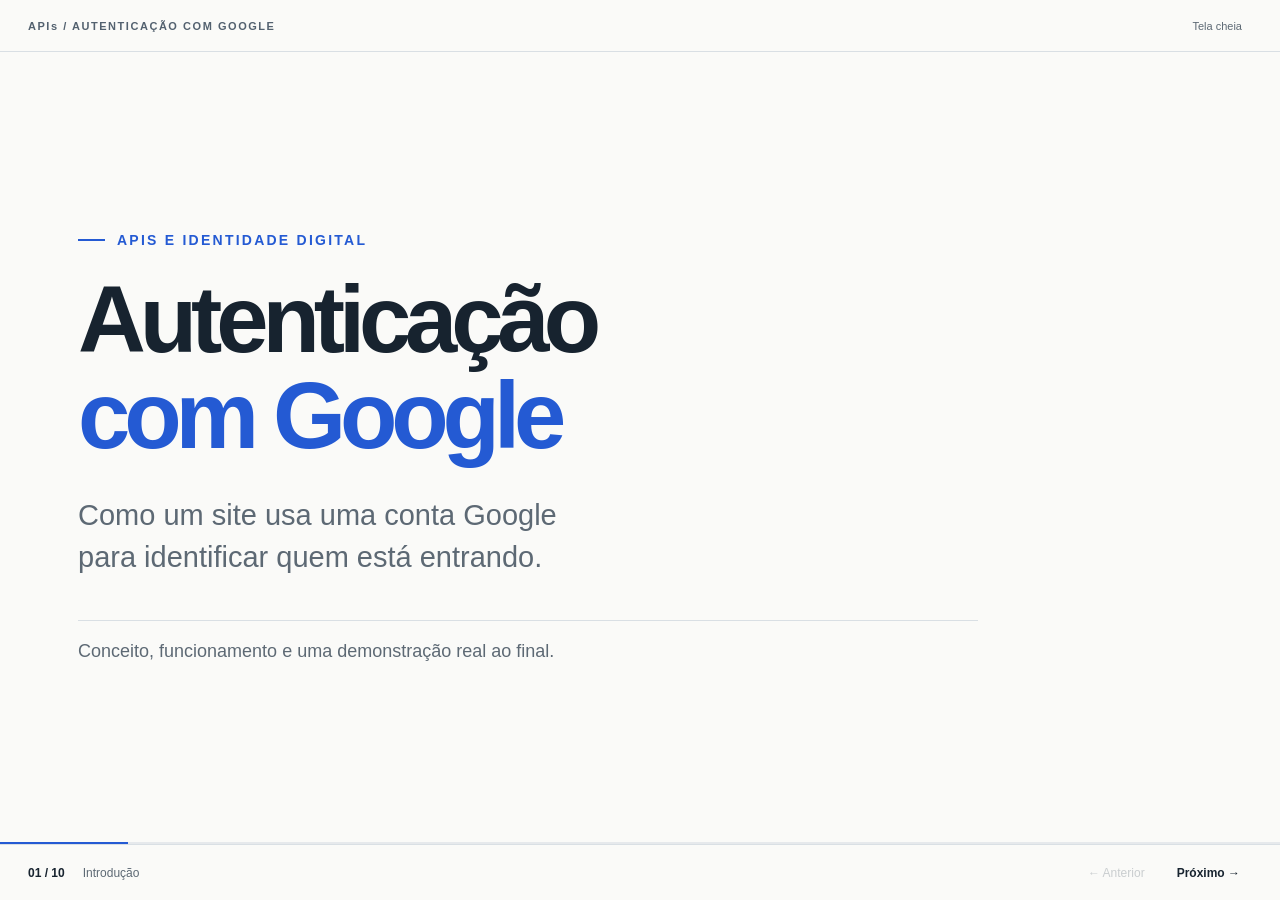
==== commit 92f8a4be: "Explica termos técnicos e remove sumário e roteiro Inclui definições de API, ID Token, JWT, JSON, su" ====
--- a/index.html
+++ b/index.html
@@ -11,14 +11,15 @@
 *,*::before,*::after{box-sizing:border-box}html,body{height:100%;margin:0;overflow:hidden}body{background:var(--paper);color:var(--ink);font-family:'Segoe UI',Arial,sans-serif;-webkit-font-smoothing:antialiased}button,a{font:inherit}button{cursor:pointer}button:disabled{opacity:.3;cursor:default}button:focus-visible,a:focus-visible{outline:3px solid #e3a142;outline-offset:5px}a{color:var(--blue)}[hidden]{display:none!important}
 .presentation{display:flex;flex-direction:column;height:100dvh}.toolbar,.footer{display:flex;justify-content:space-between;align-items:center;gap:14px;padding:0 28px;flex-shrink:0}.toolbar{height:52px;border-bottom:1px solid var(--line)}.wordmark{font-size:11px;font-weight:750;letter-spacing:.14em;color:#53616f}.tools{display:flex;gap:6px}.tool{font-size:11px;padding:7px 10px;border:0;color:var(--muted);background:transparent;border-radius:4px}.tool:hover{background:#e9edf2;color:var(--ink)}.viewport{flex:1;min-height:0;position:relative;overflow:hidden}.canvas{width:1280px;height:650px;position:absolute;left:50%;top:50%;transform:translate(-50%,-50%) scale(var(--scale));transform-origin:center}.slide{position:absolute;inset:0;padding:44px 78px;display:flex;flex-direction:column;justify-content:center;opacity:0;visibility:hidden;pointer-events:none;transition:opacity .18s ease,visibility .18s}.slide.active{opacity:1;visibility:visible;pointer-events:auto}.eyebrow{font-size:14px;letter-spacing:.16em;text-transform:uppercase;font-weight:750;color:var(--blue);margin:0 0 24px}.eyebrow::before{content:'';display:inline-block;width:27px;height:2px;background:var(--blue);margin:0 12px 4px 0}
 h1,h2,h3,p{margin-top:0}h1{font-size:94px;font-weight:700;line-height:1.02;letter-spacing:-.065em;margin-bottom:30px}h2{font-size:57px;font-weight:700;line-height:1.09;letter-spacing:-.045em;margin-bottom:23px}h3{font-size:29px;font-weight:650;line-height:1.22;letter-spacing:-.025em;margin-bottom:12px}.accent{color:var(--blue)}.lead{font-size:27px;color:var(--muted);line-height:1.45;max-width:1020px;margin-bottom:0}.cover .lead{max-width:890px;font-size:29px}.cover-label{margin:42px 0 0;padding-top:20px;border-top:1px solid var(--line);max-width:900px;font-size:18px;color:var(--muted)}.definition{font-size:37px;line-height:1.35;max-width:1000px;letter-spacing:-.025em;margin:3px 0 0}.two-col{display:grid;grid-template-columns:1fr 1fr;gap:64px;margin-top:40px}.two-col>div{border-top:1px solid var(--line);padding-top:23px}.two-col p{color:var(--muted);font-size:25px;line-height:1.45;margin:0}.term{display:block;color:var(--blue);font-size:16px;font-weight:750;letter-spacing:.03em;margin-bottom:15px}.takeaway{font-size:23px;line-height:1.45;margin:32px 0 0;padding-top:22px;border-top:1px solid var(--line);color:var(--muted)}.takeaway strong{color:var(--ink);font-weight:650}.api-example{margin-top:50px;display:grid;grid-template-columns:1fr 190px 1fr;align-items:center;gap:38px}.api-end{padding:25px 0;border-top:1px solid var(--line)}.api-end strong{display:block;font-size:32px;letter-spacing:-.03em;margin-bottom:12px}.api-end p{font-size:24px;line-height:1.4;color:var(--muted);margin:0}.exchange{display:grid;gap:17px;color:var(--blue);font-size:16px;text-align:center}.exchange span{display:flex;align-items:center;justify-content:space-between;gap:15px}.exchange b{font-size:28px;font-weight:400}.rows{margin-top:34px}.row{display:grid;grid-template-columns:290px 1fr;gap:45px;padding:22px 0;border-top:1px solid var(--line);font-size:25px;line-height:1.35}.row strong{font-weight:650}.row p{color:var(--muted);margin:0}.process{display:grid;grid-template-columns:repeat(4,1fr);gap:30px;margin-top:42px}.process>div{border-top:1px solid var(--line);padding-top:18px}.number{display:block;font-size:17px;color:var(--blue);font-variant-numeric:tabular-nums;margin-bottom:20px;font-weight:700}.process h3{font-size:27px}.process p{font-size:23px;color:var(--muted);line-height:1.4;margin:0}.token-layout{display:grid;grid-template-columns:1fr 1fr;gap:56px;margin-top:35px}.token-layout>div{padding-top:22px;border-top:1px solid var(--line)}.token-layout p{font-size:24px;line-height:1.4;color:var(--muted)}.token-structure{font:26px/1.4 Consolas,monospace;letter-spacing:-.02em;margin:25px 0;color:var(--blue)}.token-structure span{color:#7c8792}.code-label{font-size:14px;color:var(--muted);letter-spacing:.12em;margin-bottom:15px;font-weight:700}.code{font:21px/1.65 Consolas,monospace;white-space:pre-wrap;margin:0;color:#294c7a}.tiny{font-size:16px;line-height:1.5;color:var(--muted);margin:18px 0 0}.source{display:inline-block;font-size:15px;text-decoration:none;border-bottom:1px solid #b8c8e4;margin-top:25px;align-self:flex-start;padding-bottom:3px}.security-list{list-style:none;padding:0;margin:32px 0 0}.security-list li{display:grid;grid-template-columns:45px 1fr;gap:15px;align-items:baseline;border-top:1px solid var(--line);padding:21px 0;font-size:26px;line-height:1.35}.security-list span{color:var(--blue);font-size:17px;font-weight:700}.security-list strong{font-weight:650}.demo-grid{display:grid;grid-template-columns:.95fr 1.05fr;gap:70px;margin-top:38px;align-items:start}.demo-instructions{font-size:25px;line-height:1.45;color:var(--muted);max-width:440px;margin:0}.demo-instructions strong{font-weight:650;color:var(--ink)}.demo-sequence{list-style:none;padding:0;margin:25px 0 0}.demo-sequence li{font-size:21px;color:var(--muted);line-height:1.45;margin-top:13px}.demo-sequence span{display:inline-block;width:30px;color:var(--blue);font-variant-numeric:tabular-nums}.login-area{border-top:2px solid var(--ink);padding-top:24px;min-height:290px}.login-area h3{font-size:28px;margin-bottom:14px}.login-caption{font-size:20px;color:var(--muted);line-height:1.45;margin:0 0 25px;max-width:450px}#googleButton{min-height:46px;max-width:100%;font-size:18px;color:var(--muted);line-height:1.4}#loginStatus{font-size:17px;line-height:1.45;color:var(--muted);margin:17px 0 0}.retry,.clear{font-size:17px;border:1px solid #b5c2d6;background:transparent;color:var(--blue);padding:9px 14px;border-radius:4px;margin-top:17px}.retry:hover,.clear:hover{background:var(--soft)}.profile-head{display:flex;gap:17px;align-items:center;margin-bottom:20px}.avatar{width:58px;height:58px;border-radius:50%;background:var(--soft);display:grid;place-items:center;color:var(--blue);overflow:hidden;font-size:23px;font-weight:700;flex-shrink:0}.avatar img{width:100%;height:100%;object-fit:cover}.profile-head h3{font-size:27px;margin:0}.result-label{font-size:15px;color:var(--blue);margin:0 0 7px;font-weight:650}.profile-data{margin:0}.profile-data>div{border-top:1px solid var(--line);padding:16px 0;display:grid;grid-template-columns:80px 1fr;gap:20px;font-size:21px}.profile-data dt{color:var(--muted)}.profile-data dd{margin:0;font-weight:650;overflow-wrap:anywhere}.demo-note{font-size:17px;line-height:1.45;color:var(--muted);border-top:1px solid var(--line);padding-top:18px;margin:30px 0 0}
-.footer{height:56px;border-top:1px solid var(--line)}.position{display:flex;align-items:center;gap:18px;font-size:12px;color:var(--muted)}#slideCount{color:var(--ink);font-variant-numeric:tabular-nums;font-weight:700}.shortcuts{font-size:10px;color:#76828d}.nav{display:flex;gap:8px}.nav button{background:transparent;border:0;padding:9px 12px;font-size:12px;color:var(--muted)}.nav button:last-child{color:var(--ink);font-weight:650}.progress{height:2px;flex:0 0 2px;background:#e6e9ec}.progress>div{height:100%;width:12.5%;background:var(--blue);transition:width .2s}.notes{position:fixed;z-index:20;bottom:70px;left:28px;right:28px;padding:22px 27px;background:#17232ff5;color:#fff;border-radius:7px;max-height:34vh;overflow:auto;box-shadow:0 10px 45px #0003}.notes strong{font-size:12px;letter-spacing:.1em;color:#b9cdfb}.notes p{font-size:18px;line-height:1.55;margin:12px 0 0}.notes small{display:block;color:#c0c9d3;margin-top:12px;font-size:11px}dialog{width:min(620px,92vw);border:1px solid var(--line);border-radius:8px;background:var(--paper);padding:27px;color:var(--ink)}dialog::backdrop{background:#17232f88;backdrop-filter:blur(5px)}.index-head{display:flex;align-items:flex-start;justify-content:space-between;gap:20px}.index-head h3{font-size:26px}.index-head button{border:0;background:transparent;font-size:28px;color:var(--muted)}#indexList{display:grid;grid-template-columns:1fr 1fr;gap:7px}#indexList button{font-size:14px;border:1px solid var(--line);background:transparent;text-align:left;padding:15px;border-radius:4px;color:var(--ink)}#indexList button[aria-current=true]{border-color:var(--blue);background:var(--soft)}#indexList b{font-weight:650;color:var(--blue);margin-right:10px}#blackout{position:fixed;inset:0;background:#000;z-index:100;display:grid;align-items:end;justify-content:center;padding:20px;color:#777;font-size:11px;cursor:pointer}
-@media(max-width:800px){.shortcuts,#slideTitle{display:none}.toolbar,.footer{padding:0 14px}}@media(max-width:450px){.wordmark{font-size:9px;letter-spacing:.06em}.tools{gap:1px}.tool{font-size:10px;padding:7px}.position{gap:8px}.nav button{padding:9px;font-size:11px}#indexList{grid-template-columns:1fr}.notes{left:12px;right:12px}.notes p{font-size:15px}}@media(prefers-reduced-motion:reduce){*,*::before,*::after{transition:none!important;animation:none!important}}
-@page{size:1280px 720px;margin:0}@media print{html,body{height:auto;overflow:visible;print-color-adjust:exact;-webkit-print-color-adjust:exact}.presentation,.viewport{display:block;height:auto;overflow:visible}.toolbar,.footer,.progress,.notes,dialog,#blackout{display:none!important}.canvas{position:static;transform:none;width:1280px;height:auto}.slide{position:relative;width:1280px;height:720px;opacity:1!important;visibility:visible!important;break-after:page;break-inside:avoid}.slide:last-child{break-after:auto}}
+.footer{height:56px;border-top:1px solid var(--line)}.position{display:flex;align-items:center;gap:18px;font-size:12px;color:var(--muted)}#slideCount{color:var(--ink);font-variant-numeric:tabular-nums;font-weight:700}.nav{display:flex;gap:8px}.nav button{background:transparent;border:0;padding:9px 12px;font-size:12px;color:var(--muted)}.nav button:last-child{color:var(--ink);font-weight:650}.progress{height:2px;flex:0 0 2px;background:#e6e9ec}.progress>div{height:100%;width:10%;background:var(--blue);transition:width .2s}#blackout{position:fixed;inset:0;background:#000;z-index:100;display:grid;align-items:end;justify-content:center;padding:20px;color:#777;font-size:11px;cursor:pointer}
+@media(max-width:800px){#slideTitle{display:none}.toolbar,.footer{padding:0 14px}}@media(max-width:450px){.wordmark{font-size:9px;letter-spacing:.06em}.tools{gap:1px}.tool{font-size:10px;padding:7px}.position{gap:8px}.nav button{padding:9px;font-size:11px}}@media(prefers-reduced-motion:reduce){*,*::before,*::after{transition:none!important;animation:none!important}}
+@page{size:1280px 720px;margin:0}@media print{html,body{height:auto;overflow:visible;print-color-adjust:exact;-webkit-print-color-adjust:exact}.presentation,.viewport{display:block;height:auto;overflow:visible}.toolbar,.footer,.progress,#blackout{display:none!important}.canvas{position:static;transform:none;width:1280px;height:auto}.slide{position:relative;width:1280px;height:720px;opacity:1!important;visibility:visible!important;break-after:page;break-inside:avoid}.slide:last-child{break-after:auto}}
+.api-full{font-size:21px;color:var(--muted);margin:17px 0 0}.api-full strong{font-weight:650}.api-example{margin-top:28px}.jwt-parts{display:grid;grid-template-columns:repeat(3,1fr);gap:45px;margin-top:35px}.jwt-parts>div{border-top:1px solid var(--line);padding-top:18px}.jwt-parts .number{margin-bottom:14px}.jwt-parts h3{margin-bottom:6px}.translation{font-size:20px;color:var(--blue);display:block;margin-bottom:18px}.jwt-parts p{font-size:25px;line-height:1.4;color:var(--muted);margin:0}.validation-rows{margin-top:28px}.validation-rows>div{display:grid;grid-template-columns:280px 1fr;gap:35px;border-top:1px solid var(--line);padding:15px 0;font-size:23px;line-height:1.35}.validation-rows strong{font-weight:650}.validation-rows p{color:var(--muted);margin:0}.session-note{font-size:21px;line-height:1.45;color:var(--muted);border-top:1px solid var(--line);padding-top:18px;margin:15px 0 0}.validation .source{margin-top:17px}.validation h2{font-size:53px}.validation .lead{font-size:24px}
 </style>
 </head>
 <body>
 <div class="presentation">
-  <header class="toolbar"><span class="wordmark">APIs / AUTENTICAÇÃO COM GOOGLE</span><nav class="tools" aria-label="Ferramentas da apresentação"><button class="tool" id="indexBtn" title="Sumário (G)" type="button">Sumário</button><button class="tool" id="notesBtn" aria-pressed="false" title="Roteiro (N)" type="button">Roteiro</button><button class="tool" id="fullBtn" title="Tela cheia (F)" type="button">Tela cheia</button></nav></header>
+  <header class="toolbar"><span class="wordmark">APIs / AUTENTICAÇÃO COM GOOGLE</span><nav class="tools" aria-label="Ferramentas da apresentação"><button class="tool" id="fullBtn" title="Tela cheia (F)" type="button">Tela cheia</button></nav></header>
   <div class="viewport"><main class="canvas" id="canvas" aria-label="Apresentação">
     <section class="slide cover active" data-title="Introdução" aria-label="Slide 1: Introdução">
       <p class="eyebrow">APIs e identidade digital</p>
@@ -28,52 +29,63 @@
     </section>
     <section class="slide" data-title="O que é uma API" aria-label="Slide 2: O que é uma API">
       <p class="eyebrow">O conceito</p><h2>O que é uma <span class="accent">API?</span></h2>
-      <p class="definition">Uma interface que define como<br>dois sistemas se comunicam.</p>
-      <div class="api-example"><div class="api-end"><strong>Site</strong><p>Solicita uma função<br>ou uma informação.</p></div><div class="exchange" aria-label="Requisição e resposta"><span>Requisição <b aria-hidden="true">→</b></span><span><b aria-hidden="true">←</b> Resposta</span></div><div class="api-end"><strong>Serviço externo</strong><p>Processa a solicitação<br>e devolve uma resposta.</p></div></div>
-      <p class="takeaway">No nosso exemplo, o site integra o serviço de identidade do Google.</p>
+      <p class="definition">Uma interface que define como<br>dois sistemas se comunicam.</p><p class="api-full">API = <strong>Interface de Programação de Aplicações</strong>.</p>
+      <div class="api-example"><div class="api-end"><strong>Site</strong><p>Solicita uma função<br>ou uma informação.</p></div><div class="exchange" aria-label="Requisição e resposta"><span>Pedido <b aria-hidden="true">→</b></span><span><b aria-hidden="true">←</b> Resposta</span></div><div class="api-end"><strong>Serviço externo</strong><p>Processa a solicitação<br>e devolve uma resposta.</p></div></div>
+      <p class="takeaway">Requisição é o pedido enviado. Resposta é o retorno do serviço.</p>
     </section>
     <section class="slide" data-title="Autenticação e autorização" aria-label="Slide 3: Autenticação e autorização">
       <p class="eyebrow">Uma distinção importante</p><h2>Identidade e <span class="accent">permissões</span></h2>
       <div class="two-col"><div><span class="term">AUTENTICAÇÃO</span><h3>Quem é você?</h3><p>Confirma a identidade<br>da pessoa que está entrando.</p></div><div><span class="term">AUTORIZAÇÃO</span><h3>O que você pode acessar?</h3><p>Define quais dados e ações<br>ficam disponíveis para essa pessoa.</p></div></div>
-      <p class="takeaway"><strong>OpenID Connect</strong> trata de identidade.<br><strong>OAuth 2.0</strong> permite delegar autorização.</p>
+      <p class="takeaway"><strong>OAuth 2.0:</strong> padrão para conceder acesso limitado a outro sistema.<br><strong>OpenID Connect (OIDC):</strong> padrão que acrescenta a identificação do usuário ao OAuth 2.0.</p>
     </section>
     <section class="slide" data-title="Login com Google" aria-label="Slide 4: Login com Google">
       <p class="eyebrow">O serviço</p><h2>Google <span class="accent">Identity Services</span></h2>
-      <p class="lead">Recursos do Google para integrar o login ao site.</p>
+      <p class="lead">Conjunto de ferramentas do Google para adicionar login ao site.</p>
       <div class="rows"><div class="row"><strong>Conta existente</strong><p>A pessoa usa a própria conta Google.</p></div><div class="row"><strong>Senha no Google</strong><p>O site não recebe a senha dessa conta.</p></div><div class="row"><strong>Perfil básico</strong><p>O site pode receber nome, e-mail e foto.</p></div></div>
       <p class="takeaway">Esse login, por si só, não concede acesso ao Gmail ou ao Drive.</p>
     </section>
     <section class="slide" data-title="Como funciona" aria-label="Slide 5: Como funciona">
       <p class="eyebrow">O processo</p><h2>O que acontece <span class="accent">após o clique?</span></h2>
-      <div class="process"><div><span class="number">01</span><h3>Botão</h3><p>O site inicia o login pelo componente oficial.</p></div><div><span class="number">02</span><h3>Conta Google</h3><p>A pessoa escolhe uma conta e confirma sua identidade.</p></div><div><span class="number">03</span><h3>Credencial</h3><p>O Google retorna um ID Token para o site.</p></div><div><span class="number">04</span><h3>Validação</h3><p>Em produção, o servidor verifica o token e cria a sessão.</p></div></div>
+      <div class="process"><div><span class="number">01</span><h3>Botão</h3><p>O site inicia o login pelo componente oficial.</p></div><div><span class="number">02</span><h3>Conta Google</h3><p>A pessoa escolhe uma conta e confirma sua identidade.</p></div><div><span class="number">03</span><h3>Credencial</h3><p>O Google retorna um ID Token: uma credencial digital de identidade.</p></div><div><span class="number">04</span><h3>Validação</h3><p>Em produção, o servidor verifica a credencial antes de liberar o acesso.</p></div></div>
       <p class="takeaway">A aplicação controla o acesso depois de validar a identidade.</p>
     </section>
-    <section class="slide" data-title="A resposta do Google" aria-label="Slide 6: A resposta do Google">
-      <p class="eyebrow">A resposta</p><h2>O que é o <span class="accent">ID Token?</span></h2>
-      <p class="lead">Uma credencial no formato JWT que contém informações sobre a identidade.</p>
-      <div class="token-layout"><div><h3>Estrutura do JWT</h3><div class="token-structure">header<span>.</span>payload<span>.</span>signature</div><p>O payload reúne os dados.<br>A assinatura permite verificar<br>a autenticidade da credencial.</p></div><div><div class="code-label">EXEMPLO FICTÍCIO DE DADOS</div><pre class="code">{
-  "name": "Pessoa Exemplo",
-  "email": "pessoa@example.com",
-  "sub": "identificador-da-conta"
-}</pre><p class="tiny">O campo <code>sub</code> identifica a conta.<br>O token real não será exibido na demonstração.</p></div></div>
+    <section class="slide" data-title="ID Token e JWT" aria-label="Slide 6: ID Token e JWT">
+      <p class="eyebrow">As credenciais</p><h2><span class="accent">ID Token</span> e JWT</h2>
+      <div class="two-col"><div><span class="term">ID TOKEN · TOKEN DE IDENTIFICAÇÃO</span><h3>O que o Google entrega</h3><p>Uma credencial digital que contém informações sobre a pessoa que entrou.</p></div><div><span class="term">JWT · JSON WEB TOKEN</span><h3>O formato da credencial</h3><p>Um formato de token que transporta dados. No login do Google, inclui uma assinatura digital.</p></div></div>
+      <p class="takeaway"><strong>JSON</strong> é um formato de texto que organiza informações em campos e valores.<br>Exemplo: <code>"name": "Ana"</code> relaciona o campo nome ao valor Ana.</p>
+      <a class="source" href="https://www.rfc-editor.org/rfc/rfc7519.html" target="_blank" rel="noopener noreferrer">Fonte: padrão JWT (RFC 7519)</a>
     </section>
-    <section class="slide" data-title="Segurança" aria-label="Slide 7: Segurança">
-      <p class="eyebrow">Segurança</p><h2>O servidor precisa <span class="accent">validar a credencial</span></h2>
-      <ol class="security-list"><li><span>01</span><div>Verificar <strong>assinatura, emissor, audiência e expiração</strong>.</div></li><li><span>02</span><div>Identificar a conta pelo <strong>sub</strong> e criar uma sessão segura.</div></li><li><span>03</span><div>Aplicar as <strong>permissões</strong> de acesso da aplicação.</div></li></ol>
-      <p class="takeaway"><strong>Ler os dados do token não substitui a validação.</strong></p>
+    <section class="slide" data-title="Partes do JWT" aria-label="Slide 7: Partes do JWT">
+      <p class="eyebrow">A estrutura</p><h2>As três partes <span class="accent">do JWT</span></h2>
+      <p class="lead">No ID Token do Google, as partes são separadas por pontos.</p>
+      <div class="jwt-parts"><div><span class="number">01</span><h3>Header</h3><span class="translation">Cabeçalho</span><p>Indica o algoritmo usado para assinar o token.</p></div><div><span class="number">02</span><h3>Payload</h3><span class="translation">Conteúdo</span><p>Reúne os dados da identidade e da validade do token.</p></div><div><span class="number">03</span><h3>Signature</h3><span class="translation">Assinatura digital</span><p>Permite verificar a origem e se os dados foram alterados.</p></div></div>
+      <p class="takeaway"><strong>Algoritmo</strong> é o método de cálculo usado na assinatura digital.</p>
+    </section>
+    <section class="slide" data-title="O que significa sub" aria-label="Slide 8: O que significa sub">
+      <p class="eyebrow">Os campos</p><h2>O que significa <span class="accent">sub?</span></h2>
+      <p class="lead"><strong>sub</strong> vem de <em>subject</em> e identifica a conta à qual o token se refere.</p>
+      <div class="token-layout"><div><h3>Identificador da conta</h3><p>No Google, é um identificador único e estável para aquela conta.</p><p>O sistema usa esse valor para reconhecer a mesma pessoa, mesmo que o e-mail mude.</p></div><div><div class="code-label">EXEMPLO FICTÍCIO DE DADOS</div><pre class="code">{
+  "name": "Ana Exemplo",
+  "email": "ana@example.com",
+  "sub": "1234567890"
+}</pre><p class="tiny"><strong>name</strong> = nome · <strong>email</strong> = endereço de e-mail<br><strong>sub</strong> = identificador da conta</p></div></div>
+    </section>
+    <section class="slide validation" data-title="Como o servidor valida" aria-label="Slide 9: Como o servidor valida">
+      <p class="eyebrow">Segurança</p><h2>Como o servidor <span class="accent">valida o token</span></h2>
+      <p class="lead">O servidor é o sistema que verifica a credencial e protege os dados do site.</p>
+      <div class="validation-rows"><div><strong>Assinatura</strong><p>Confirma a origem e a integridade dos dados.</p></div><div><strong>Emissor · <code>iss</code></strong><p>Quem emitiu a credencial. Neste caso, o Google.</p></div><div><strong>Audiência · <code>aud</code></strong><p>Para qual site ou aplicativo o token foi emitido.</p></div><div><strong>Expiração · <code>exp</code></strong><p>Até quando a credencial pode ser aceita.</p></div></div>
+      <p class="session-note">Após a validação, a <strong>sessão</strong> mantém o usuário identificado entre solicitações ao site. As <strong>permissões</strong> definem o que ele pode acessar.</p>
       <a class="source" href="https://developers.google.com/identity/gsi/web/guides/verify-google-id-token" target="_blank" rel="noopener noreferrer">Fonte: documentação oficial do Google</a>
     </section>
-    <section class="slide" id="demoSlide" data-title="Demonstração real" aria-label="Slide 8: Demonstração real">
+    <section class="slide" id="demoSlide" data-title="Demonstração real" aria-label="Slide 10: Demonstração real">
       <p class="eyebrow">Demonstração final</p><h2>Login com Google <span class="accent">na prática</span></h2>
       <div class="demo-grid"><div><p class="demo-instructions">Um exemplo simples para observar<br>o retorno da <strong>identidade Google</strong>.</p><ol class="demo-sequence"><li><span>1.</span> Clicar no botão oficial.</li><li><span>2.</span> Escolher uma conta Google.</li><li><span>3.</span> Ver o nome e o e-mail recebidos.</li></ol></div><div class="login-area"><div id="loginPrompt"><h3>Teste com sua conta</h3><p class="login-caption">O Google conduz a autenticação.<br>A apresentação exibe o perfil retornado.</p><div id="googleButton" aria-label="Login oficial com Google">O botão será carregado nesta tela.</div><p id="loginStatus" role="status" aria-live="polite"></p><button class="retry" id="retryBtn" type="button" hidden>Tentar carregar novamente</button></div><div id="profileResult" hidden aria-live="polite"><div class="profile-head"><div class="avatar"><span id="profileInitials"></span><img id="profilePhoto" alt="Foto do perfil Google" referrerpolicy="no-referrer" hidden></div><div><p class="result-label">Credencial recebida do Google</p><h3>Dados retornados</h3></div></div><dl class="profile-data"><div><dt>Nome</dt><dd id="profileName"></dd></div><div><dt>E-mail</dt><dd id="profileEmail"></dd></div></dl><button class="clear" id="clearProfile" type="button">Limpar dados e repetir</button></div></div></div>
       <p class="demo-note">Exemplo didático: exibe o perfil no navegador, sem validar a assinatura ou criar uma sessão no servidor.</p>
     </section>
   </main></div>
   <div class="progress" aria-hidden="true"><div id="progressValue"></div></div>
-  <footer class="footer"><div class="position"><strong id="slideCount">01 / 08</strong><span id="slideTitle">Introdução</span><span class="shortcuts">← → navegar · F tela cheia · N roteiro · B pausa</span></div><nav class="nav" aria-label="Navegação dos slides"><button id="prevBtn" type="button">← Anterior</button><button id="nextBtn" type="button">Próximo →</button></nav></footer>
+  <footer class="footer"><div class="position"><strong id="slideCount">01 / 10</strong><span id="slideTitle">Introdução</span></div><nav class="nav" aria-label="Navegação dos slides"><button id="prevBtn" type="button">← Anterior</button><button id="nextBtn" type="button">Próximo →</button></nav></footer>
 </div>
-<aside class="notes" id="notes" hidden aria-label="Roteiro do apresentador"><strong>ROTEIRO DO APRESENTADOR</strong><p id="notesText"></p><small>Este roteiro aparece na projeção. Use N para fechar.</small></aside>
-<dialog id="indexDialog" aria-labelledby="indexHeading"><div class="index-head"><h3 id="indexHeading">Sumário</h3><button type="button" id="closeIndex" aria-label="Fechar sumário">×</button></div><div id="indexList"></div></dialog>
 <div id="blackout" hidden>Apresentação em pausa · B para voltar</div>
 <script>
 (()=>{
@@ -83,45 +95,30 @@
 const $=id=>document.getElementById(id),slides=[...document.querySelectorAll('.slide')];
 const demoIndex=slides.length-1;
 let current=0,sdkState='idle',sdkScript=null,sdkTimeout=null,initialized=false,rendered=false,hasProfile=false,photoGeneration=0;
-const notes=[
-  'Esta apresentação explica como um site usa uma conta Google para identificar uma pessoa. Primeiro veremos o conceito de API, depois o fluxo de autenticação e o cuidado com a validação. No último slide, faremos um login real e veremos os dados retornados, sem simular um aplicativo.',
-  'API significa interface de programação de aplicações. Ela define uma forma de comunicação entre sistemas. Um sistema solicita uma informação ou função e recebe uma resposta. Neste caso, usamos o serviço de identidade do Google por meio da biblioteca oficial.',
-  'Autenticação responde quem é a pessoa. Autorização define o que ela pode acessar. OpenID Connect acrescenta a camada de identidade ao OAuth 2.0, que é um padrão de autorização. Entrar com Google não significa receber autorização para consultar todos os serviços da conta.',
-  'Google Identity Services oferece a integração de login. A pessoa pode usar uma conta existente, autentica-se na interface do Google e compartilha dados básicos de perfil. Nosso site não recebe a senha. Acesso ao Gmail e ao Drive exigiria uma autorização separada.',
-  'O site apresenta o botão oficial. A pessoa escolhe uma conta e, se necessário, faz a autenticação e confirma o consentimento. O Google entrega um ID Token. Em produção, o servidor precisa verificar essa credencial antes de criar uma sessão ou liberar dados protegidos. A aplicação continua responsável pelas permissões.',
-  'ID Token é a credencial de identidade. No caso do Google, usa o formato JWT com cabeçalho, payload e assinatura. O exemplo exibido é fictício. Nome e e-mail ajudam a apresentar o perfil. Para identificar a conta no sistema, usamos sub. O token real nunca será exposto no slide nem salvo no navegador.',
-  'O servidor verifica a assinatura com as chaves públicas do Google, confirma o emissor, a audiência e a expiração e identifica a conta pelo sub. Depois, estabelece uma sessão segura e aplica as permissões. Ler o conteúdo do token no navegador é suficiente para uma demonstração visual, mas não para proteger dados.',
-  'Agora faremos o exemplo real. Clique no botão oficial e selecione sua própria conta na janela do Google. Ao retornar, o slide mostra o nome e o e-mail recebidos, além da foto quando disponível. Só esses dados de perfil aparecem. O token não é exibido nem armazenado. Use Limpar dados e repetir para remover o perfil da tela. Este exemplo não valida a assinatura no servidor nem cria uma sessão de acesso a dados privados.'
-];
 function fit(){const r=document.querySelector('.viewport').getBoundingClientRect();document.documentElement.style.setProperty('--scale',Math.min(r.width/1280,r.height/650));}
 window.addEventListener('resize',fit);fit();
 function render(){
   slides.forEach((s,i)=>{const active=i===current;s.classList.toggle('active',active);s.inert=!active;s.setAttribute('aria-hidden',String(!active));});
   $('slideCount').textContent=String(current+1).padStart(2,'0')+' / '+String(slides.length).padStart(2,'0');
-  $('slideTitle').textContent=slides[current].dataset.title;$('notesText').textContent=notes[current];
+  $('slideTitle').textContent=slides[current].dataset.title;
   $('prevBtn').disabled=current===0;$('nextBtn').textContent=current===demoIndex?'Voltar ao início ↺':'Próximo →';
   $('progressValue').style.width=(current+1)/slides.length*100+'%';
-  [...$('indexList').children].forEach((b,i)=>b.setAttribute('aria-current',String(i===current)));
   history.replaceState(null,'','#'+(current+1));
   if(current===demoIndex)loadSdk();
 }
 function go(index){current=(index+slides.length)%slides.length;render();}
-slides.forEach((s,i)=>{const b=document.createElement('button');b.type='button';const n=document.createElement('b');n.textContent=String(i+1).padStart(2,'0');b.append(n,document.createTextNode(s.dataset.title));b.onclick=()=>{go(i);$('indexDialog').close();};$('indexList').append(b);});
 $('prevBtn').onclick=()=>{if(current>0)go(current-1);};$('nextBtn').onclick=()=>go(current+1);
-$('indexBtn').onclick=()=>$('indexDialog').showModal();$('closeIndex').onclick=()=>$('indexDialog').close();
-$('notesBtn').onclick=()=>{$('notes').hidden=!$('notes').hidden;$('notesBtn').setAttribute('aria-pressed',String(!$('notes').hidden));};
 $('fullBtn').onclick=()=>{if(document.fullscreenElement)document.exitFullscreen?.().catch(()=>{});else document.documentElement.requestFullscreen?.().catch(()=>{});};
 $('blackout').onclick=()=>{$('blackout').hidden=true;};
 document.addEventListener('keydown',e=>{
   const el=document.activeElement;if(e.ctrlKey||e.altKey||e.metaKey||el?.isContentEditable||['INPUT','TEXTAREA','SELECT'].includes(el?.tagName))return;
-  if($('indexDialog').open)return;
   const key=e.key.toLowerCase();if(key==='b'){e.preventDefault();$('blackout').hidden=!$('blackout').hidden;return;}
   if(!$('blackout').hidden){if(key==='escape')$('blackout').hidden=true;return;}
   if(key==='arrowright'||key==='pagedown'){e.preventDefault();go(current+1);}
   else if(key==='arrowleft'||key==='pageup'){e.preventDefault();if(current>0)go(current-1);}
   else if(key==='home'){e.preventDefault();go(0);}else if(key==='end'){e.preventDefault();go(demoIndex);}
   else if(key===' '&&!['BUTTON','A'].includes(el?.tagName)){e.preventDefault();go(current+1);}
-  else if(key==='n'){$('notesBtn').click();}else if(key==='f'){$('fullBtn').click();}else if(key==='g'){$('indexBtn').click();}
+  else if(key==='f'){$('fullBtn').click();}
 });
 const start=Number(location.hash.slice(1));if(Number.isInteger(start)&&start>=1&&start<=slides.length)current=start-1;
 window.addEventListener('hashchange',()=>{const n=Number(location.hash.slice(1));if(Number.isInteger(n)&&n>=1&&n<=slides.length)go(n-1);});
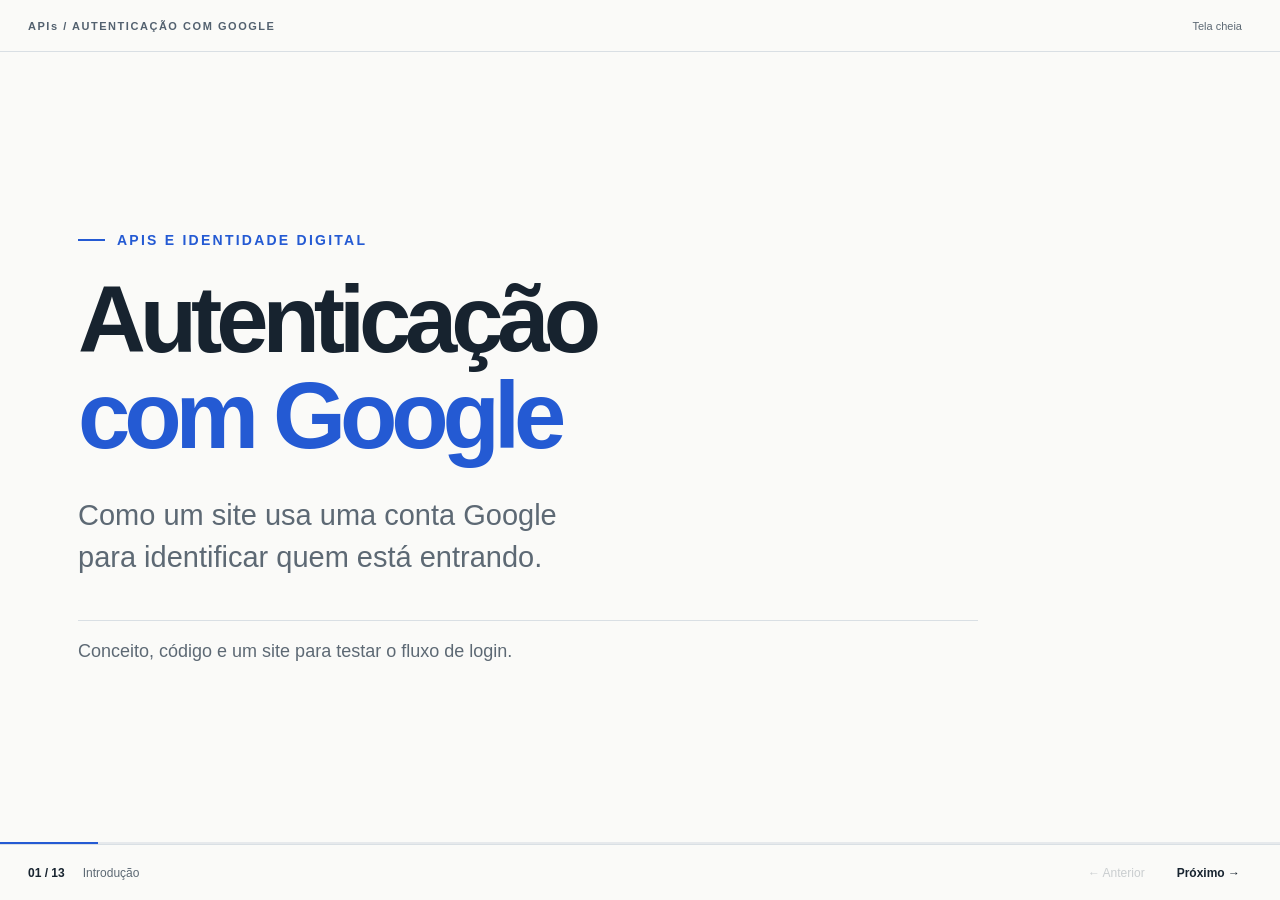
==== commit 93285f6a: "Adiciona site de demonstracao, cards de codigo e explicacoes da API" ====
--- a/index.html
+++ b/index.html
@@ -6,16 +6,7 @@
 <meta name="referrer" content="strict-origin-when-cross-origin">
 <meta name="theme-color" content="#fafaf8">
 <title>Autenticação com Google · Apresentação</title>
-<style>
-:root{color-scheme:light;--paper:#fafaf8;--ink:#17232f;--muted:#5d6974;--blue:#245ad3;--line:#d9dfe4;--soft:#eef2f9;--scale:1}
-*,*::before,*::after{box-sizing:border-box}html,body{height:100%;margin:0;overflow:hidden}body{background:var(--paper);color:var(--ink);font-family:'Segoe UI',Arial,sans-serif;-webkit-font-smoothing:antialiased}button,a{font:inherit}button{cursor:pointer}button:disabled{opacity:.3;cursor:default}button:focus-visible,a:focus-visible{outline:3px solid #e3a142;outline-offset:5px}a{color:var(--blue)}[hidden]{display:none!important}
-.presentation{display:flex;flex-direction:column;height:100dvh}.toolbar,.footer{display:flex;justify-content:space-between;align-items:center;gap:14px;padding:0 28px;flex-shrink:0}.toolbar{height:52px;border-bottom:1px solid var(--line)}.wordmark{font-size:11px;font-weight:750;letter-spacing:.14em;color:#53616f}.tools{display:flex;gap:6px}.tool{font-size:11px;padding:7px 10px;border:0;color:var(--muted);background:transparent;border-radius:4px}.tool:hover{background:#e9edf2;color:var(--ink)}.viewport{flex:1;min-height:0;position:relative;overflow:hidden}.canvas{width:1280px;height:650px;position:absolute;left:50%;top:50%;transform:translate(-50%,-50%) scale(var(--scale));transform-origin:center}.slide{position:absolute;inset:0;padding:44px 78px;display:flex;flex-direction:column;justify-content:center;opacity:0;visibility:hidden;pointer-events:none;transition:opacity .18s ease,visibility .18s}.slide.active{opacity:1;visibility:visible;pointer-events:auto}.eyebrow{font-size:14px;letter-spacing:.16em;text-transform:uppercase;font-weight:750;color:var(--blue);margin:0 0 24px}.eyebrow::before{content:'';display:inline-block;width:27px;height:2px;background:var(--blue);margin:0 12px 4px 0}
-h1,h2,h3,p{margin-top:0}h1{font-size:94px;font-weight:700;line-height:1.02;letter-spacing:-.065em;margin-bottom:30px}h2{font-size:57px;font-weight:700;line-height:1.09;letter-spacing:-.045em;margin-bottom:23px}h3{font-size:29px;font-weight:650;line-height:1.22;letter-spacing:-.025em;margin-bottom:12px}.accent{color:var(--blue)}.lead{font-size:27px;color:var(--muted);line-height:1.45;max-width:1020px;margin-bottom:0}.cover .lead{max-width:890px;font-size:29px}.cover-label{margin:42px 0 0;padding-top:20px;border-top:1px solid var(--line);max-width:900px;font-size:18px;color:var(--muted)}.definition{font-size:37px;line-height:1.35;max-width:1000px;letter-spacing:-.025em;margin:3px 0 0}.two-col{display:grid;grid-template-columns:1fr 1fr;gap:64px;margin-top:40px}.two-col>div{border-top:1px solid var(--line);padding-top:23px}.two-col p{color:var(--muted);font-size:25px;line-height:1.45;margin:0}.term{display:block;color:var(--blue);font-size:16px;font-weight:750;letter-spacing:.03em;margin-bottom:15px}.takeaway{font-size:23px;line-height:1.45;margin:32px 0 0;padding-top:22px;border-top:1px solid var(--line);color:var(--muted)}.takeaway strong{color:var(--ink);font-weight:650}.api-example{margin-top:50px;display:grid;grid-template-columns:1fr 190px 1fr;align-items:center;gap:38px}.api-end{padding:25px 0;border-top:1px solid var(--line)}.api-end strong{display:block;font-size:32px;letter-spacing:-.03em;margin-bottom:12px}.api-end p{font-size:24px;line-height:1.4;color:var(--muted);margin:0}.exchange{display:grid;gap:17px;color:var(--blue);font-size:16px;text-align:center}.exchange span{display:flex;align-items:center;justify-content:space-between;gap:15px}.exchange b{font-size:28px;font-weight:400}.rows{margin-top:34px}.row{display:grid;grid-template-columns:290px 1fr;gap:45px;padding:22px 0;border-top:1px solid var(--line);font-size:25px;line-height:1.35}.row strong{font-weight:650}.row p{color:var(--muted);margin:0}.process{display:grid;grid-template-columns:repeat(4,1fr);gap:30px;margin-top:42px}.process>div{border-top:1px solid var(--line);padding-top:18px}.number{display:block;font-size:17px;color:var(--blue);font-variant-numeric:tabular-nums;margin-bottom:20px;font-weight:700}.process h3{font-size:27px}.process p{font-size:23px;color:var(--muted);line-height:1.4;margin:0}.token-layout{display:grid;grid-template-columns:1fr 1fr;gap:56px;margin-top:35px}.token-layout>div{padding-top:22px;border-top:1px solid var(--line)}.token-layout p{font-size:24px;line-height:1.4;color:var(--muted)}.token-structure{font:26px/1.4 Consolas,monospace;letter-spacing:-.02em;margin:25px 0;color:var(--blue)}.token-structure span{color:#7c8792}.code-label{font-size:14px;color:var(--muted);letter-spacing:.12em;margin-bottom:15px;font-weight:700}.code{font:21px/1.65 Consolas,monospace;white-space:pre-wrap;margin:0;color:#294c7a}.tiny{font-size:16px;line-height:1.5;color:var(--muted);margin:18px 0 0}.source{display:inline-block;font-size:15px;text-decoration:none;border-bottom:1px solid #b8c8e4;margin-top:25px;align-self:flex-start;padding-bottom:3px}.security-list{list-style:none;padding:0;margin:32px 0 0}.security-list li{display:grid;grid-template-columns:45px 1fr;gap:15px;align-items:baseline;border-top:1px solid var(--line);padding:21px 0;font-size:26px;line-height:1.35}.security-list span{color:var(--blue);font-size:17px;font-weight:700}.security-list strong{font-weight:650}.demo-grid{display:grid;grid-template-columns:.95fr 1.05fr;gap:70px;margin-top:38px;align-items:start}.demo-instructions{font-size:25px;line-height:1.45;color:var(--muted);max-width:440px;margin:0}.demo-instructions strong{font-weight:650;color:var(--ink)}.demo-sequence{list-style:none;padding:0;margin:25px 0 0}.demo-sequence li{font-size:21px;color:var(--muted);line-height:1.45;margin-top:13px}.demo-sequence span{display:inline-block;width:30px;color:var(--blue);font-variant-numeric:tabular-nums}.login-area{border-top:2px solid var(--ink);padding-top:24px;min-height:290px}.login-area h3{font-size:28px;margin-bottom:14px}.login-caption{font-size:20px;color:var(--muted);line-height:1.45;margin:0 0 25px;max-width:450px}#googleButton{min-height:46px;max-width:100%;font-size:18px;color:var(--muted);line-height:1.4}#loginStatus{font-size:17px;line-height:1.45;color:var(--muted);margin:17px 0 0}.retry,.clear{font-size:17px;border:1px solid #b5c2d6;background:transparent;color:var(--blue);padding:9px 14px;border-radius:4px;margin-top:17px}.retry:hover,.clear:hover{background:var(--soft)}.profile-head{display:flex;gap:17px;align-items:center;margin-bottom:20px}.avatar{width:58px;height:58px;border-radius:50%;background:var(--soft);display:grid;place-items:center;color:var(--blue);overflow:hidden;font-size:23px;font-weight:700;flex-shrink:0}.avatar img{width:100%;height:100%;object-fit:cover}.profile-head h3{font-size:27px;margin:0}.result-label{font-size:15px;color:var(--blue);margin:0 0 7px;font-weight:650}.profile-data{margin:0}.profile-data>div{border-top:1px solid var(--line);padding:16px 0;display:grid;grid-template-columns:80px 1fr;gap:20px;font-size:21px}.profile-data dt{color:var(--muted)}.profile-data dd{margin:0;font-weight:650;overflow-wrap:anywhere}.demo-note{font-size:17px;line-height:1.45;color:var(--muted);border-top:1px solid var(--line);padding-top:18px;margin:30px 0 0}
-.footer{height:56px;border-top:1px solid var(--line)}.position{display:flex;align-items:center;gap:18px;font-size:12px;color:var(--muted)}#slideCount{color:var(--ink);font-variant-numeric:tabular-nums;font-weight:700}.nav{display:flex;gap:8px}.nav button{background:transparent;border:0;padding:9px 12px;font-size:12px;color:var(--muted)}.nav button:last-child{color:var(--ink);font-weight:650}.progress{height:2px;flex:0 0 2px;background:#e6e9ec}.progress>div{height:100%;width:10%;background:var(--blue);transition:width .2s}#blackout{position:fixed;inset:0;background:#000;z-index:100;display:grid;align-items:end;justify-content:center;padding:20px;color:#777;font-size:11px;cursor:pointer}
-@media(max-width:800px){#slideTitle{display:none}.toolbar,.footer{padding:0 14px}}@media(max-width:450px){.wordmark{font-size:9px;letter-spacing:.06em}.tools{gap:1px}.tool{font-size:10px;padding:7px}.position{gap:8px}.nav button{padding:9px;font-size:11px}}@media(prefers-reduced-motion:reduce){*,*::before,*::after{transition:none!important;animation:none!important}}
-@page{size:1280px 720px;margin:0}@media print{html,body{height:auto;overflow:visible;print-color-adjust:exact;-webkit-print-color-adjust:exact}.presentation,.viewport{display:block;height:auto;overflow:visible}.toolbar,.footer,.progress,#blackout{display:none!important}.canvas{position:static;transform:none;width:1280px;height:auto}.slide{position:relative;width:1280px;height:720px;opacity:1!important;visibility:visible!important;break-after:page;break-inside:avoid}.slide:last-child{break-after:auto}}
-.api-full{font-size:21px;color:var(--muted);margin:17px 0 0}.api-full strong{font-weight:650}.api-example{margin-top:28px}.jwt-parts{display:grid;grid-template-columns:repeat(3,1fr);gap:45px;margin-top:35px}.jwt-parts>div{border-top:1px solid var(--line);padding-top:18px}.jwt-parts .number{margin-bottom:14px}.jwt-parts h3{margin-bottom:6px}.translation{font-size:20px;color:var(--blue);display:block;margin-bottom:18px}.jwt-parts p{font-size:25px;line-height:1.4;color:var(--muted);margin:0}.validation-rows{margin-top:28px}.validation-rows>div{display:grid;grid-template-columns:280px 1fr;gap:35px;border-top:1px solid var(--line);padding:15px 0;font-size:23px;line-height:1.35}.validation-rows strong{font-weight:650}.validation-rows p{color:var(--muted);margin:0}.session-note{font-size:21px;line-height:1.45;color:var(--muted);border-top:1px solid var(--line);padding-top:18px;margin:15px 0 0}.validation .source{margin-top:17px}.validation h2{font-size:53px}.validation .lead{font-size:24px}
-</style>
+<link rel="stylesheet" href="style.css">
 </head>
 <body>
 <div class="presentation">
@@ -25,7 +16,7 @@
       <p class="eyebrow">APIs e identidade digital</p>
       <h1>Autenticação<br><span class="accent">com Google</span></h1>
       <p class="lead">Como um site usa uma conta Google<br>para identificar quem está entrando.</p>
-      <p class="cover-label">Conceito, funcionamento e uma demonstração real ao final.</p>
+      <p class="cover-label">Conceito, código e um site para testar o fluxo de login.</p>
     </section>
     <section class="slide" data-title="O que é uma API" aria-label="Slide 2: O que é uma API">
       <p class="eyebrow">O conceito</p><h2>O que é uma <span class="accent">API?</span></h2>
@@ -44,24 +35,28 @@
       <div class="rows"><div class="row"><strong>Conta existente</strong><p>A pessoa usa a própria conta Google.</p></div><div class="row"><strong>Senha no Google</strong><p>O site não recebe a senha dessa conta.</p></div><div class="row"><strong>Perfil básico</strong><p>O site pode receber nome, e-mail e foto.</p></div></div>
       <p class="takeaway">Esse login, por si só, não concede acesso ao Gmail ou ao Drive.</p>
     </section>
-    <section class="slide" data-title="Como funciona" aria-label="Slide 5: Como funciona">
+<section class="slide" data-title="Por que usar a API do Google" aria-label="Slide 5: Por que usar a API do Google">
+<p class="eyebrow">A escolha do site</p><h2>Por que usar <span class="accent">o Google?</span></h2>
+<div class="benefit-grid"><article><span class="number">01 / FACILIDADE</span><h3>Menos cadastro</h3><p>A pessoa usa uma conta existente e não precisa criar outra senha para o site.</p></article><article><span class="number">02 / IDENTIDADE</span><h3>Reconhecer a conta</h3><p>O identificador <code>sub</code> permite associar a conta Google ao usuário do site.</p></article><article><span class="number">03 / INTEGRAÇÃO</span><h3>Reutilizar um serviço</h3><p>O Google conduz a entrada na conta. O site integra o componente oficial e recebe a credencial.</p></article></div>
+<p class="takeaway">No nosso portal de estudos, o login personaliza o perfil e reduz etapas de cadastro. Em produção, o servidor ainda precisa validar o token e controlar o acesso.</p></section>
+    <section class="slide" data-title="Como funciona" aria-label="Slide 6: Como funciona">
       <p class="eyebrow">O processo</p><h2>O que acontece <span class="accent">após o clique?</span></h2>
       <div class="process"><div><span class="number">01</span><h3>Botão</h3><p>O site inicia o login pelo componente oficial.</p></div><div><span class="number">02</span><h3>Conta Google</h3><p>A pessoa escolhe uma conta e confirma sua identidade.</p></div><div><span class="number">03</span><h3>Credencial</h3><p>O Google retorna um ID Token: uma credencial digital de identidade.</p></div><div><span class="number">04</span><h3>Validação</h3><p>Em produção, o servidor verifica a credencial antes de liberar o acesso.</p></div></div>
       <p class="takeaway">A aplicação controla o acesso depois de validar a identidade.</p>
     </section>
-    <section class="slide" data-title="ID Token e JWT" aria-label="Slide 6: ID Token e JWT">
+    <section class="slide" data-title="ID Token e JWT" aria-label="Slide 7: ID Token e JWT">
       <p class="eyebrow">As credenciais</p><h2><span class="accent">ID Token</span> e JWT</h2>
       <div class="two-col"><div><span class="term">ID TOKEN · TOKEN DE IDENTIFICAÇÃO</span><h3>O que o Google entrega</h3><p>Uma credencial digital que contém informações sobre a pessoa que entrou.</p></div><div><span class="term">JWT · JSON WEB TOKEN</span><h3>O formato da credencial</h3><p>Um formato de token que transporta dados. No login do Google, inclui uma assinatura digital.</p></div></div>
       <p class="takeaway"><strong>JSON</strong> é um formato de texto que organiza informações em campos e valores.<br>Exemplo: <code>"name": "Ana"</code> relaciona o campo nome ao valor Ana.</p>
       <a class="source" href="https://www.rfc-editor.org/rfc/rfc7519.html" target="_blank" rel="noopener noreferrer">Fonte: padrão JWT (RFC 7519)</a>
     </section>
-    <section class="slide" data-title="Partes do JWT" aria-label="Slide 7: Partes do JWT">
+    <section class="slide" data-title="Partes do JWT" aria-label="Slide 8: Partes do JWT">
       <p class="eyebrow">A estrutura</p><h2>As três partes <span class="accent">do JWT</span></h2>
       <p class="lead">No ID Token do Google, as partes são separadas por pontos.</p>
       <div class="jwt-parts"><div><span class="number">01</span><h3>Header</h3><span class="translation">Cabeçalho</span><p>Indica o algoritmo usado para assinar o token.</p></div><div><span class="number">02</span><h3>Payload</h3><span class="translation">Conteúdo</span><p>Reúne os dados da identidade e da validade do token.</p></div><div><span class="number">03</span><h3>Signature</h3><span class="translation">Assinatura digital</span><p>Permite verificar a origem e se os dados foram alterados.</p></div></div>
       <p class="takeaway"><strong>Algoritmo</strong> é o método de cálculo usado na assinatura digital.</p>
     </section>
-    <section class="slide" data-title="O que significa sub" aria-label="Slide 8: O que significa sub">
+    <section class="slide" data-title="O que significa sub" aria-label="Slide 9: O que significa sub">
       <p class="eyebrow">Os campos</p><h2>O que significa <span class="accent">sub?</span></h2>
       <p class="lead"><strong>sub</strong> vem de <em>subject</em> e identifica a conta à qual o token se refere.</p>
       <div class="token-layout"><div><h3>Identificador da conta</h3><p>No Google, é um identificador único e estável para aquela conta.</p><p>O sistema usa esse valor para reconhecer a mesma pessoa, mesmo que o e-mail mude.</p></div><div><div class="code-label">EXEMPLO FICTÍCIO DE DADOS</div><pre class="code">{
@@ -70,111 +65,62 @@
   "sub": "1234567890"
 }</pre><p class="tiny"><strong>name</strong> = nome · <strong>email</strong> = endereço de e-mail<br><strong>sub</strong> = identificador da conta</p></div></div>
     </section>
-    <section class="slide validation" data-title="Como o servidor valida" aria-label="Slide 9: Como o servidor valida">
+    <section class="slide validation" data-title="Como o servidor valida" aria-label="Slide 10: Como o servidor valida">
       <p class="eyebrow">Segurança</p><h2>Como o servidor <span class="accent">valida o token</span></h2>
       <p class="lead">O servidor é o sistema que verifica a credencial e protege os dados do site.</p>
       <div class="validation-rows"><div><strong>Assinatura</strong><p>Confirma a origem e a integridade dos dados.</p></div><div><strong>Emissor · <code>iss</code></strong><p>Quem emitiu a credencial. Neste caso, o Google.</p></div><div><strong>Audiência · <code>aud</code></strong><p>Para qual site ou aplicativo o token foi emitido.</p></div><div><strong>Expiração · <code>exp</code></strong><p>Até quando a credencial pode ser aceita.</p></div></div>
       <p class="session-note">Após a validação, a <strong>sessão</strong> mantém o usuário identificado entre solicitações ao site. As <strong>permissões</strong> definem o que ele pode acessar.</p>
       <a class="source" href="https://developers.google.com/identity/gsi/web/guides/verify-google-id-token" target="_blank" rel="noopener noreferrer">Fonte: documentação oficial do Google</a>
     </section>
-    <section class="slide" id="demoSlide" data-title="Demonstração real" aria-label="Slide 10: Demonstração real">
-      <p class="eyebrow">Demonstração final</p><h2>Login com Google <span class="accent">na prática</span></h2>
-      <div class="demo-grid"><div><p class="demo-instructions">Um exemplo simples para observar<br>o retorno da <strong>identidade Google</strong>.</p><ol class="demo-sequence"><li><span>1.</span> Clicar no botão oficial.</li><li><span>2.</span> Escolher uma conta Google.</li><li><span>3.</span> Ver o nome e o e-mail recebidos.</li></ol></div><div class="login-area"><div id="loginPrompt"><h3>Teste com sua conta</h3><p class="login-caption">O Google conduz a autenticação.<br>A apresentação exibe o perfil retornado.</p><div id="googleButton" aria-label="Login oficial com Google">O botão será carregado nesta tela.</div><p id="loginStatus" role="status" aria-live="polite"></p><button class="retry" id="retryBtn" type="button" hidden>Tentar carregar novamente</button></div><div id="profileResult" hidden aria-live="polite"><div class="profile-head"><div class="avatar"><span id="profileInitials"></span><img id="profilePhoto" alt="Foto do perfil Google" referrerpolicy="no-referrer" hidden></div><div><p class="result-label">Credencial recebida do Google</p><h3>Dados retornados</h3></div></div><dl class="profile-data"><div><dt>Nome</dt><dd id="profileName"></dd></div><div><dt>E-mail</dt><dd id="profileEmail"></dd></div></dl><button class="clear" id="clearProfile" type="button">Limpar dados e repetir</button></div></div></div>
-      <p class="demo-note">Exemplo didático: exibe o perfil no navegador, sem validar a assinatura ou criar uma sessão no servidor.</p>
-    </section>
+<section class="slide code-slide" data-title="Código: integração com Google" aria-label="Slide 11: Código: integração com Google"><p class="eyebrow">Do conceito ao código · demo/script.js</p><h2>Onde a API <span class="accent">entra no site</span></h2><div class="code-grid"><article class="code-card"><span class="term">02 / GOOGLE</span><h3>Preparar o botão oficial</h3><pre><code>function renderGoogleButton() {
+  if (!initialized) {
+    google.accounts.id.initialize({
+      client_id: CLIENT_ID,
+      callback: receiveCredential,
+      auto_select: false,
+      ux_mode: 'popup'
+    });
+    initialized = true;
+  }
+  $('googleButton').replaceChildren();
+  google.accounts.id.renderButton($('googleButton'), {
+    theme: 'outline', size: 'large', width: 240, locale: 'pt-BR'
+  });
+}</code></pre><p>initialize associa o Client ID ao site. renderButton desenha o botão oficial; o Google conduz a escolha da conta.</p></article><article class="code-card"><span class="term">03 / RESPOSTA</span><h3>Receber a credencial</h3><pre><code>function receiveCredential(response) {
+  try {
+    const profile = decodeProfile(response.credential);
+    showProfile(profile, 'google');
+  } catch {
+    $('loginStatus').textContent = 'Não foi possível ler a credencial. Tente novamente.';
+  }
+}</code></pre><p>O Google chama o callback com um ID Token. decodeProfile apenas lê e confere campos; não valida a assinatura nem cria uma sessão.</p></article></div><p class="tiny">O carregamento da biblioteca e os demais trechos estão nos cards do site de demonstração.</p></section>
+<section class="slide code-slide" data-title="Código: simulação e perfil" aria-label="Slide 12: Código: simulação e perfil"><p class="eyebrow">Responsabilidade do próprio site</p><h2>Simular e <span class="accent">exibir o perfil</span></h2><div class="code-grid"><article class="code-card"><span class="term">05 / SIMULAÇÃO</span><h3>Testar sem uma conta</h3><pre><code>$('demoLogin').addEventListener('click', () =&gt; {
+  showProfile({
+    name: 'Ana Exemplo', email: 'ana@example.com', picture: 'avatar.svg'
+  }, 'demo');
+});</code></pre><p>Esta ação usa um perfil fictício local. Ela não chama a API do Google nem autentica a pessoa.</p></article><article class="code-card"><span class="term">04 / SITE</span><h3>Mostrar os dados na tela</h3><pre><code>function showProfile(profile, mode) {
+  profileVisible = true;
+  $('profileName').textContent = profile.name;
+  $('profileEmail').textContent = profile.email;
+  $('profileInitials').textContent = profile.name.trim().split(/\s+/)
+    .slice(0, 2).map(part =&gt; Array.from(part)[0] || '').join('');
+  $('modeBadge').textContent = mode === 'demo'
+    ? 'Simulação • perfil fictício'
+    : 'Google • perfil recebido, sem validação no servidor';
+  setPhoto(profile.picture, mode);
+  $('loginView').hidden = true;
+  $('dashboard').hidden = false;
+  $('dashboardTitle').focus();
+}</code></pre><p>O site usa textContent para mostrar nome e e-mail, escolhe a foto e muda a interface. Nenhum recurso privado é protegido por esta tela.</p></article></div><p class="tiny">Receber ou decodificar um token não substitui a validação no servidor.</p></section>
+    <section class="slide" id="demoSlide" data-title="Teste do site" aria-label="Slide 13: Teste do site">
+<p class="eyebrow">Demonstração prática</p><h2>Um site para <span class="accent">testar de verdade</span></h2>
+<div class="demo-grid"><div><p class="demo-instructions">Abra o <strong>Campus</strong>, nosso portal de estudos, e observe a interface antes e depois da entrada.</p><ol class="demo-sequence"><li><span>1.</span> Teste com o perfil fictício, sem conta.</li><li><span>2.</span> Veja nome, foto e área de estudos.</li><li><span>3.</span> Saia e experimente o botão oficial.</li></ol><a class="launch" href="demo/index.html" target="_blank" rel="noopener">Abrir site de demonstração ↗</a></div><div class="demo-panel"><span class="term">DOIS MODOS, BEM IDENTIFICADOS</span><h3>Simulação</h3><p>Funciona sem configuração. Usa dados fictícios e não autentica ninguém.</p><h3>Conta Google</h3><p>Usa Google Identity Services e exige uma origem autorizada no Client ID.</p><a href="demo/index.html#codigo" target="_blank" rel="noopener">Ver o código explicado no site →</a></div></div>
+<p class="demo-note">O exemplo real recebe a credencial e exibe o perfil. A validação de assinatura e a sessão no servidor são explicadas, mas não implementadas neste site estático.</p></section>
   </main></div>
   <div class="progress" aria-hidden="true"><div id="progressValue"></div></div>
-  <footer class="footer"><div class="position"><strong id="slideCount">01 / 10</strong><span id="slideTitle">Introdução</span></div><nav class="nav" aria-label="Navegação dos slides"><button id="prevBtn" type="button">← Anterior</button><button id="nextBtn" type="button">Próximo →</button></nav></footer>
+  <footer class="footer"><div class="position"><strong id="slideCount">01 / 13</strong><span id="slideTitle">Introdução</span></div><nav class="nav" aria-label="Navegação dos slides"><button id="prevBtn" type="button">← Anterior</button><button id="nextBtn" type="button">Próximo →</button></nav></footer>
 </div>
 <div id="blackout" hidden>Apresentação em pausa · B para voltar</div>
-<script>
-(()=>{
-'use strict';
-// Client ID público, preservado da apresentação original. Nenhum Client Secret é necessário neste HTML.
-const CLIENT_ID='94457593553-5bet35ekjces255rl0kaesu289ev8h9h.apps.googleusercontent.com';
-const $=id=>document.getElementById(id),slides=[...document.querySelectorAll('.slide')];
-const demoIndex=slides.length-1;
-let current=0,sdkState='idle',sdkScript=null,sdkTimeout=null,initialized=false,rendered=false,hasProfile=false,photoGeneration=0;
-function fit(){const r=document.querySelector('.viewport').getBoundingClientRect();document.documentElement.style.setProperty('--scale',Math.min(r.width/1280,r.height/650));}
-window.addEventListener('resize',fit);fit();
-function render(){
-  slides.forEach((s,i)=>{const active=i===current;s.classList.toggle('active',active);s.inert=!active;s.setAttribute('aria-hidden',String(!active));});
-  $('slideCount').textContent=String(current+1).padStart(2,'0')+' / '+String(slides.length).padStart(2,'0');
-  $('slideTitle').textContent=slides[current].dataset.title;
-  $('prevBtn').disabled=current===0;$('nextBtn').textContent=current===demoIndex?'Voltar ao início ↺':'Próximo →';
-  $('progressValue').style.width=(current+1)/slides.length*100+'%';
-  history.replaceState(null,'','#'+(current+1));
-  if(current===demoIndex)loadSdk();
-}
-function go(index){current=(index+slides.length)%slides.length;render();}
-$('prevBtn').onclick=()=>{if(current>0)go(current-1);};$('nextBtn').onclick=()=>go(current+1);
-$('fullBtn').onclick=()=>{if(document.fullscreenElement)document.exitFullscreen?.().catch(()=>{});else document.documentElement.requestFullscreen?.().catch(()=>{});};
-$('blackout').onclick=()=>{$('blackout').hidden=true;};
-document.addEventListener('keydown',e=>{
-  const el=document.activeElement;if(e.ctrlKey||e.altKey||e.metaKey||el?.isContentEditable||['INPUT','TEXTAREA','SELECT'].includes(el?.tagName))return;
-  const key=e.key.toLowerCase();if(key==='b'){e.preventDefault();$('blackout').hidden=!$('blackout').hidden;return;}
-  if(!$('blackout').hidden){if(key==='escape')$('blackout').hidden=true;return;}
-  if(key==='arrowright'||key==='pagedown'){e.preventDefault();go(current+1);}
-  else if(key==='arrowleft'||key==='pageup'){e.preventDefault();if(current>0)go(current-1);}
-  else if(key==='home'){e.preventDefault();go(0);}else if(key==='end'){e.preventDefault();go(demoIndex);}
-  else if(key===' '&&!['BUTTON','A'].includes(el?.tagName)){e.preventDefault();go(current+1);}
-  else if(key==='f'){$('fullBtn').click();}
-});
-const start=Number(location.hash.slice(1));if(Number.isInteger(start)&&start>=1&&start<=slides.length)current=start-1;
-window.addEventListener('hashchange',()=>{const n=Number(location.hash.slice(1));if(Number.isInteger(n)&&n>=1&&n<=slides.length)go(n-1);});
-function status(text){$('loginStatus').textContent=text;}
-function sdkError(){if(sdkState==='ready')return;sdkState='error';clearTimeout(sdkTimeout);$('googleButton').textContent='O botão do Google não carregou.';status('Verifique a conexão e tente novamente.');$('retryBtn').hidden=false;}
-function loadSdk(){
-  if(hasProfile)return;
-  if(location.protocol==='file:'){$('googleButton').textContent='Abra a versão online para entrar com Google.';status('O login funciona no endereço HTTPS publicado da apresentação.');return;}
-  if(sdkState==='ready'){renderGoogleButton();return;}if(sdkState==='loading')return;
-  if(window.google?.accounts?.id){sdkState='ready';renderGoogleButton();return;}
-  sdkState='loading';$('retryBtn').hidden=true;$('googleButton').textContent='Carregando botão do Google…';status('');
-  sdkScript?.remove();sdkScript=document.createElement('script');sdkScript.src='https://accounts.google.com/gsi/client?hl=pt-BR';sdkScript.async=true;
-  sdkScript.onload=()=>{clearTimeout(sdkTimeout);if(!window.google?.accounts?.id){sdkError();return;}sdkState='ready';if(current===demoIndex)renderGoogleButton();};
-  sdkScript.onerror=sdkError;document.head.append(sdkScript);sdkTimeout=setTimeout(sdkError,16000);
-}
-function renderGoogleButton(){
-  if(current!==demoIndex||hasProfile||rendered)return;
-  try{
-    if(!initialized){google.accounts.id.initialize({client_id:CLIENT_ID,callback:receiveCredential,auto_select:false,ux_mode:'popup'});initialized=true;}
-    $('googleButton').replaceChildren();
-    google.accounts.id.renderButton($('googleButton'),{type:'standard',theme:'outline',size:'large',text:'signin_with',shape:'rectangular',width:330,locale:'pt-BR'});
-    rendered=true;$('retryBtn').hidden=true;status('Clique no botão e selecione sua conta Google.');
-  }catch{status('Não foi possível iniciar o login. Confira a origem autorizada no Google Cloud.');$('retryBtn').hidden=false;}
-}
-$('retryBtn').onclick=()=>{if(sdkState==='error')sdkState='idle';rendered=false;loadSdk();};
-function decodeProfile(jwt){
-  // Decodificação e consistência para demonstração. Não verifica a assinatura e não concede acesso.
-  if(typeof jwt!=='string'||jwt.length>40000)throw Error('Token inesperado');
-  const parts=jwt.split('.');if(parts.length!==3)throw Error('Formato inesperado');
-  const b64=parts[1].replace(/-/g,'+').replace(/_/g,'/');
-  const p=JSON.parse(new TextDecoder().decode(Uint8Array.from(atob(b64.padEnd(Math.ceil(b64.length/4)*4,'=')),c=>c.charCodeAt(0))));
-  if(!p||p.aud!==CLIENT_ID||!['accounts.google.com','https://accounts.google.com'].includes(p.iss)||typeof p.sub!=='string'||typeof p.exp!=='number'||p.exp*1000<=Date.now())throw Error('Credencial inconsistente');
-  return {name:typeof p.name==='string'?p.name.slice(0,160):'Nome não informado',email:typeof p.email==='string'?p.email.slice(0,260):'E-mail não informado',picture:typeof p.picture==='string'?p.picture:''};
-}
-function safePhoto(value){try{const u=new URL(value);return u.protocol==='https:'&&['googleusercontent.com','ggpht.com'].some(h=>u.hostname===h||u.hostname.endsWith('.'+h))?u.href:'';}catch{return '';}}
-function receiveCredential(response){
-  try{
-    const p=decodeProfile(response?.credential);hasProfile=true;
-    $('profileName').textContent=p.name;$('profileEmail').textContent=p.email;
-    $('profileInitials').textContent=p.name.trim().split(/\s+/).slice(0,2).map(s=>Array.from(s)[0]||'').join('').toLocaleUpperCase('pt-BR');
-    const photo=$('profilePhoto'),url=safePhoto(p.picture),generation=++photoGeneration;
-    photo.hidden=true;$('profileInitials').hidden=false;photo.removeAttribute('src');
-    photo.onload=()=>{if(generation!==photoGeneration||!hasProfile)return;photo.hidden=false;$('profileInitials').hidden=true;};photo.onerror=()=>{photo.hidden=true;$('profileInitials').hidden=false;};if(url)photo.src=url;
-    $('loginPrompt').hidden=true;$('profileResult').hidden=false;$('clearProfile').focus();
-  }catch{status('Não foi possível ler a credencial recebida. Tente entrar novamente.');}
-}
-$('clearProfile').onclick=()=>{
-  hasProfile=false;photoGeneration++;const photo=$('profilePhoto');photo.onload=null;photo.onerror=null;photo.removeAttribute('src');photo.hidden=true;
-  $('profileInitials').textContent='';$('profileName').textContent='';$('profileEmail').textContent='';$('profileResult').hidden=true;$('loginPrompt').hidden=false;
-  window.google?.accounts?.id?.disableAutoSelect();status('Dados removidos desta página. Você pode repetir o exemplo.');
-};
-// Referências: Google Identity Services (overview) e verificação do ID Token no servidor.
-// https://developers.google.com/identity/gsi/web/guides/overview
-// https://developers.google.com/identity/gsi/web/guides/verify-google-id-token
-render();
-})();
-</script>
+<script src="script.js" defer></script>
 </body>
 </html>
--- a/style.css
+++ b/style.css
@@ -0,0 +1,12 @@
+
+:root{color-scheme:light;--paper:#fafaf8;--ink:#17232f;--muted:#5d6974;--blue:#245ad3;--line:#d9dfe4;--soft:#eef2f9;--scale:1}
+*,*::before,*::after{box-sizing:border-box}html,body{height:100%;margin:0;overflow:hidden}body{background:var(--paper);color:var(--ink);font-family:'Segoe UI',Arial,sans-serif;-webkit-font-smoothing:antialiased}button,a{font:inherit}button{cursor:pointer}button:disabled{opacity:.3;cursor:default}button:focus-visible,a:focus-visible{outline:3px solid #e3a142;outline-offset:5px}a{color:var(--blue)}[hidden]{display:none!important}
+.presentation{display:flex;flex-direction:column;height:100dvh}.toolbar,.footer{display:flex;justify-content:space-between;align-items:center;gap:14px;padding:0 28px;flex-shrink:0}.toolbar{height:52px;border-bottom:1px solid var(--line)}.wordmark{font-size:11px;font-weight:750;letter-spacing:.14em;color:#53616f}.tools{display:flex;gap:6px}.tool{font-size:11px;padding:7px 10px;border:0;color:var(--muted);background:transparent;border-radius:4px}.tool:hover{background:#e9edf2;color:var(--ink)}.viewport{flex:1;min-height:0;position:relative;overflow:hidden}.canvas{width:1280px;height:650px;position:absolute;left:50%;top:50%;transform:translate(-50%,-50%) scale(var(--scale));transform-origin:center}.slide{position:absolute;inset:0;padding:44px 78px;display:flex;flex-direction:column;justify-content:center;opacity:0;visibility:hidden;pointer-events:none;transition:opacity .18s ease,visibility .18s}.slide.active{opacity:1;visibility:visible;pointer-events:auto}.eyebrow{font-size:14px;letter-spacing:.16em;text-transform:uppercase;font-weight:750;color:var(--blue);margin:0 0 24px}.eyebrow::before{content:'';display:inline-block;width:27px;height:2px;background:var(--blue);margin:0 12px 4px 0}
+h1,h2,h3,p{margin-top:0}h1{font-size:94px;font-weight:700;line-height:1.02;letter-spacing:-.065em;margin-bottom:30px}h2{font-size:57px;font-weight:700;line-height:1.09;letter-spacing:-.045em;margin-bottom:23px}h3{font-size:29px;font-weight:650;line-height:1.22;letter-spacing:-.025em;margin-bottom:12px}.accent{color:var(--blue)}.lead{font-size:27px;color:var(--muted);line-height:1.45;max-width:1020px;margin-bottom:0}.cover .lead{max-width:890px;font-size:29px}.cover-label{margin:42px 0 0;padding-top:20px;border-top:1px solid var(--line);max-width:900px;font-size:18px;color:var(--muted)}.definition{font-size:37px;line-height:1.35;max-width:1000px;letter-spacing:-.025em;margin:3px 0 0}.two-col{display:grid;grid-template-columns:1fr 1fr;gap:64px;margin-top:40px}.two-col>div{border-top:1px solid var(--line);padding-top:23px}.two-col p{color:var(--muted);font-size:25px;line-height:1.45;margin:0}.term{display:block;color:var(--blue);font-size:16px;font-weight:750;letter-spacing:.03em;margin-bottom:15px}.takeaway{font-size:23px;line-height:1.45;margin:32px 0 0;padding-top:22px;border-top:1px solid var(--line);color:var(--muted)}.takeaway strong{color:var(--ink);font-weight:650}.api-example{margin-top:50px;display:grid;grid-template-columns:1fr 190px 1fr;align-items:center;gap:38px}.api-end{padding:25px 0;border-top:1px solid var(--line)}.api-end strong{display:block;font-size:32px;letter-spacing:-.03em;margin-bottom:12px}.api-end p{font-size:24px;line-height:1.4;color:var(--muted);margin:0}.exchange{display:grid;gap:17px;color:var(--blue);font-size:16px;text-align:center}.exchange span{display:flex;align-items:center;justify-content:space-between;gap:15px}.exchange b{font-size:28px;font-weight:400}.rows{margin-top:34px}.row{display:grid;grid-template-columns:290px 1fr;gap:45px;padding:22px 0;border-top:1px solid var(--line);font-size:25px;line-height:1.35}.row strong{font-weight:650}.row p{color:var(--muted);margin:0}.process{display:grid;grid-template-columns:repeat(4,1fr);gap:30px;margin-top:42px}.process>div{border-top:1px solid var(--line);padding-top:18px}.number{display:block;font-size:17px;color:var(--blue);font-variant-numeric:tabular-nums;margin-bottom:20px;font-weight:700}.process h3{font-size:27px}.process p{font-size:23px;color:var(--muted);line-height:1.4;margin:0}.token-layout{display:grid;grid-template-columns:1fr 1fr;gap:56px;margin-top:35px}.token-layout>div{padding-top:22px;border-top:1px solid var(--line)}.token-layout p{font-size:24px;line-height:1.4;color:var(--muted)}.token-structure{font:26px/1.4 Consolas,monospace;letter-spacing:-.02em;margin:25px 0;color:var(--blue)}.token-structure span{color:#7c8792}.code-label{font-size:14px;color:var(--muted);letter-spacing:.12em;margin-bottom:15px;font-weight:700}.code{font:21px/1.65 Consolas,monospace;white-space:pre-wrap;margin:0;color:#294c7a}.tiny{font-size:16px;line-height:1.5;color:var(--muted);margin:18px 0 0}.source{display:inline-block;font-size:15px;text-decoration:none;border-bottom:1px solid #b8c8e4;margin-top:25px;align-self:flex-start;padding-bottom:3px}.security-list{list-style:none;padding:0;margin:32px 0 0}.security-list li{display:grid;grid-template-columns:45px 1fr;gap:15px;align-items:baseline;border-top:1px solid var(--line);padding:21px 0;font-size:26px;line-height:1.35}.security-list span{color:var(--blue);font-size:17px;font-weight:700}.security-list strong{font-weight:650}.demo-grid{display:grid;grid-template-columns:.95fr 1.05fr;gap:70px;margin-top:38px;align-items:start}.demo-instructions{font-size:25px;line-height:1.45;color:var(--muted);max-width:440px;margin:0}.demo-instructions strong{font-weight:650;color:var(--ink)}.demo-sequence{list-style:none;padding:0;margin:25px 0 0}.demo-sequence li{font-size:21px;color:var(--muted);line-height:1.45;margin-top:13px}.demo-sequence span{display:inline-block;width:30px;color:var(--blue);font-variant-numeric:tabular-nums}.login-area{border-top:2px solid var(--ink);padding-top:24px;min-height:290px}.login-area h3{font-size:28px;margin-bottom:14px}.login-caption{font-size:20px;color:var(--muted);line-height:1.45;margin:0 0 25px;max-width:450px}#googleButton{min-height:46px;max-width:100%;font-size:18px;color:var(--muted);line-height:1.4}#loginStatus{font-size:17px;line-height:1.45;color:var(--muted);margin:17px 0 0}.retry,.clear{font-size:17px;border:1px solid #b5c2d6;background:transparent;color:var(--blue);padding:9px 14px;border-radius:4px;margin-top:17px}.retry:hover,.clear:hover{background:var(--soft)}.profile-head{display:flex;gap:17px;align-items:center;margin-bottom:20px}.avatar{width:58px;height:58px;border-radius:50%;background:var(--soft);display:grid;place-items:center;color:var(--blue);overflow:hidden;font-size:23px;font-weight:700;flex-shrink:0}.avatar img{width:100%;height:100%;object-fit:cover}.profile-head h3{font-size:27px;margin:0}.result-label{font-size:15px;color:var(--blue);margin:0 0 7px;font-weight:650}.profile-data{margin:0}.profile-data>div{border-top:1px solid var(--line);padding:16px 0;display:grid;grid-template-columns:80px 1fr;gap:20px;font-size:21px}.profile-data dt{color:var(--muted)}.profile-data dd{margin:0;font-weight:650;overflow-wrap:anywhere}.demo-note{font-size:17px;line-height:1.45;color:var(--muted);border-top:1px solid var(--line);padding-top:18px;margin:30px 0 0}
+.footer{height:56px;border-top:1px solid var(--line)}.position{display:flex;align-items:center;gap:18px;font-size:12px;color:var(--muted)}#slideCount{color:var(--ink);font-variant-numeric:tabular-nums;font-weight:700}.nav{display:flex;gap:8px}.nav button{background:transparent;border:0;padding:9px 12px;font-size:12px;color:var(--muted)}.nav button:last-child{color:var(--ink);font-weight:650}.progress{height:2px;flex:0 0 2px;background:#e6e9ec}.progress>div{height:100%;width:10%;background:var(--blue);transition:width .2s}#blackout{position:fixed;inset:0;background:#000;z-index:100;display:grid;align-items:end;justify-content:center;padding:20px;color:#777;font-size:11px;cursor:pointer}
+@media(max-width:800px){#slideTitle{display:none}.toolbar,.footer{padding:0 14px}}@media(max-width:450px){.wordmark{font-size:9px;letter-spacing:.06em}.tools{gap:1px}.tool{font-size:10px;padding:7px}.position{gap:8px}.nav button{padding:9px;font-size:11px}}@media(prefers-reduced-motion:reduce){*,*::before,*::after{transition:none!important;animation:none!important}}
+@page{size:1280px 720px;margin:0}@media print{html,body{height:auto;overflow:visible;print-color-adjust:exact;-webkit-print-color-adjust:exact}.presentation,.viewport{display:block;height:auto;overflow:visible}.toolbar,.footer,.progress,#blackout{display:none!important}.canvas{position:static;transform:none;width:1280px;height:auto}.slide{position:relative;width:1280px;height:720px;opacity:1!important;visibility:visible!important;break-after:page;break-inside:avoid}.slide:last-child{break-after:auto}}
+.api-full{font-size:21px;color:var(--muted);margin:17px 0 0}.api-full strong{font-weight:650}.api-example{margin-top:28px}.jwt-parts{display:grid;grid-template-columns:repeat(3,1fr);gap:45px;margin-top:35px}.jwt-parts>div{border-top:1px solid var(--line);padding-top:18px}.jwt-parts .number{margin-bottom:14px}.jwt-parts h3{margin-bottom:6px}.translation{font-size:20px;color:var(--blue);display:block;margin-bottom:18px}.jwt-parts p{font-size:25px;line-height:1.4;color:var(--muted);margin:0}.validation-rows{margin-top:28px}.validation-rows>div{display:grid;grid-template-columns:280px 1fr;gap:35px;border-top:1px solid var(--line);padding:15px 0;font-size:23px;line-height:1.35}.validation-rows strong{font-weight:650}.validation-rows p{color:var(--muted);margin:0}.session-note{font-size:21px;line-height:1.45;color:var(--muted);border-top:1px solid var(--line);padding-top:18px;margin:15px 0 0}.validation .source{margin-top:17px}.validation h2{font-size:53px}.validation .lead{font-size:24px}
+
+.benefit-grid,.code-grid{display:grid;grid-template-columns:repeat(3,1fr);gap:24px;margin-top:24px}.benefit-grid article,.demo-panel{padding:24px;border:1px solid var(--line);border-radius:12px;background:#fff}.benefit-grid p,.demo-panel p{font-size:23px;color:var(--muted);line-height:1.45;margin:0}.demo-panel h3{margin:14px 0 8px}.demo-panel a{font-size:19px;display:inline-block;margin-top:18px}.launch{display:inline-block;background:var(--blue);color:white;text-decoration:none;padding:16px 24px;border-radius:8px;margin-top:26px;font-size:23px;font-weight:650}.code-grid{grid-template-columns:1fr 1fr;align-items:start;margin-top:10px}.code-card{padding:20px;background:#fff;border:1px solid var(--line);border-radius:12px;min-width:0}.code-card h3{font-size:24px}.code-card pre{background:#eef2f9;color:#294c7a;padding:14px;border-radius:8px;white-space:pre-wrap;overflow-wrap:anywhere;font:14px/1.4 Consolas,monospace;margin:10px 0}.code-card p{font-size:19px;line-height:1.4;color:var(--muted);margin:0}.code-card .term{font-size:12px;margin-bottom:10px}.code-slide h2{font-size:45px;margin-bottom:18px}.code-slide .eyebrow{margin-bottom:18px}.code-slide{padding-top:28px;padding-bottom:28px}
+@media screen and (max-width:700px){html,body{height:auto;overflow:auto}.presentation{min-height:100dvh;height:auto}.toolbar{position:sticky;top:0;background:var(--paper);z-index:5}.viewport{overflow:visible;min-height:calc(100dvh - 110px)}.canvas{position:static;transform:none;width:auto;height:auto}.slide{position:relative;display:none;padding:32px 22px;min-height:calc(100dvh - 110px)}.slide.active{display:flex}.slide h1{font-size:52px}.slide h2,.code-slide h2{font-size:36px}.lead,.cover .lead,.definition{font-size:23px}.two-col,.token-layout,.jwt-parts,.process,.benefit-grid,.demo-grid,.code-grid{grid-template-columns:1fr;gap:22px;margin-top:22px}.two-col p,.process p,.jwt-parts p,.token-layout p{font-size:21px}.api-example{grid-template-columns:1fr;gap:12px}.exchange{max-width:180px}.row,.validation-rows>div{grid-template-columns:1fr;gap:8px;font-size:21px}.takeaway{font-size:21px}.cover-label{font-size:17px}.footer{position:sticky;bottom:0;background:var(--paper);z-index:5}.code-card pre{font-size:12px}.progress{position:sticky;bottom:56px;z-index:6}.toolbar .wordmark{max-width:200px}.demo-note{font-size:17px}}
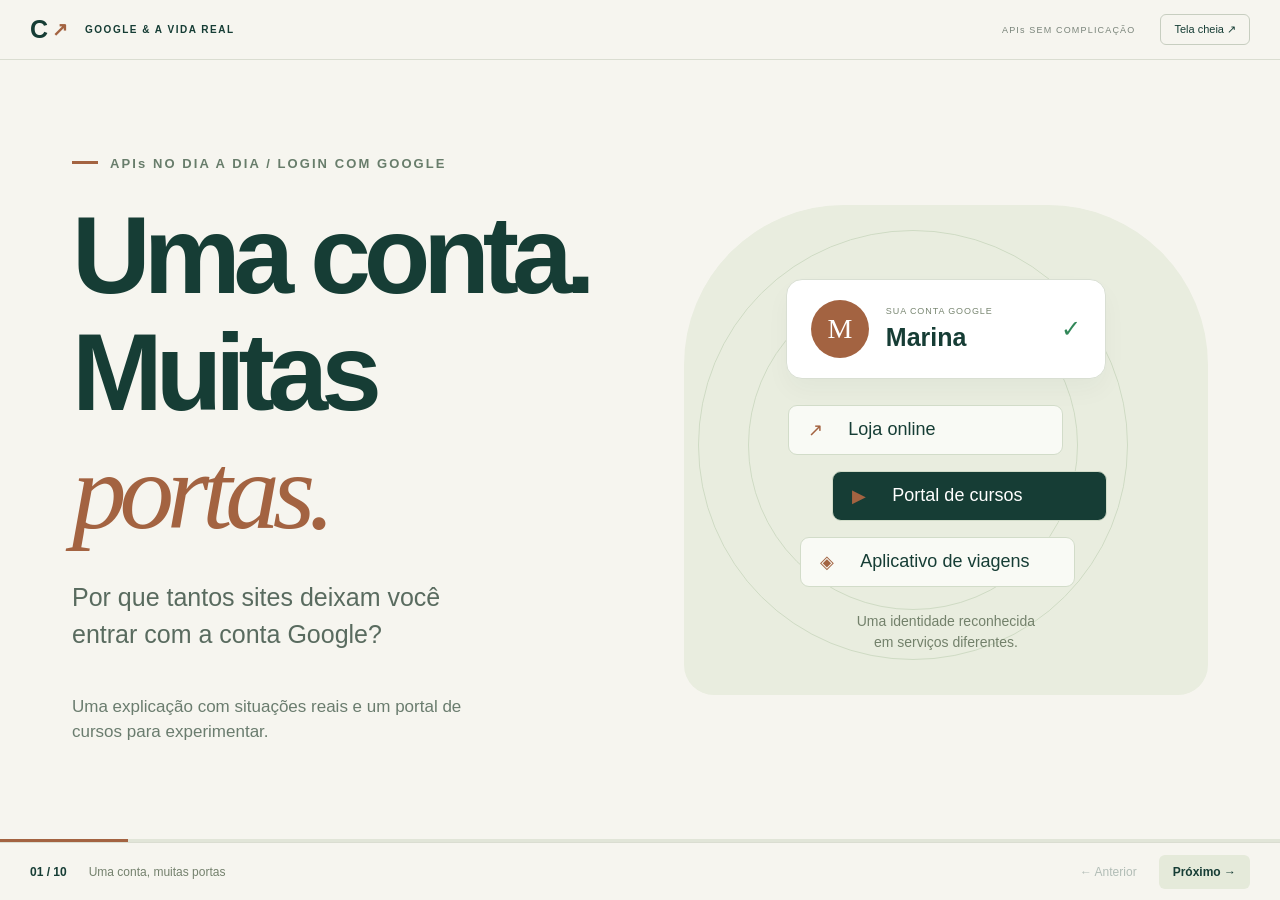
==== commit 8b0c6b90: "Reformula Campus e slides com exemplos cotidianos e login Google exclusivo" ====
--- a/index.html
+++ b/index.html
@@ -1,126 +1,10 @@
-<!doctype html>
-<html lang="pt-BR">
-<head>
-<meta charset="utf-8">
-<meta name="viewport" content="width=device-width, initial-scale=1">
-<meta name="referrer" content="strict-origin-when-cross-origin">
-<meta name="theme-color" content="#fafaf8">
-<title>Autenticação com Google · Apresentação</title>
-<link rel="stylesheet" href="style.css">
-</head>
-<body>
-<div class="presentation">
-  <header class="toolbar"><span class="wordmark">APIs / AUTENTICAÇÃO COM GOOGLE</span><nav class="tools" aria-label="Ferramentas da apresentação"><button class="tool" id="fullBtn" title="Tela cheia (F)" type="button">Tela cheia</button></nav></header>
-  <div class="viewport"><main class="canvas" id="canvas" aria-label="Apresentação">
-    <section class="slide cover active" data-title="Introdução" aria-label="Slide 1: Introdução">
-      <p class="eyebrow">APIs e identidade digital</p>
-      <h1>Autenticação<br><span class="accent">com Google</span></h1>
-      <p class="lead">Como um site usa uma conta Google<br>para identificar quem está entrando.</p>
-      <p class="cover-label">Conceito, código e um site para testar o fluxo de login.</p>
-    </section>
-    <section class="slide" data-title="O que é uma API" aria-label="Slide 2: O que é uma API">
-      <p class="eyebrow">O conceito</p><h2>O que é uma <span class="accent">API?</span></h2>
-      <p class="definition">Uma interface que define como<br>dois sistemas se comunicam.</p><p class="api-full">API = <strong>Interface de Programação de Aplicações</strong>.</p>
-      <div class="api-example"><div class="api-end"><strong>Site</strong><p>Solicita uma função<br>ou uma informação.</p></div><div class="exchange" aria-label="Requisição e resposta"><span>Pedido <b aria-hidden="true">→</b></span><span><b aria-hidden="true">←</b> Resposta</span></div><div class="api-end"><strong>Serviço externo</strong><p>Processa a solicitação<br>e devolve uma resposta.</p></div></div>
-      <p class="takeaway">Requisição é o pedido enviado. Resposta é o retorno do serviço.</p>
-    </section>
-    <section class="slide" data-title="Autenticação e autorização" aria-label="Slide 3: Autenticação e autorização">
-      <p class="eyebrow">Uma distinção importante</p><h2>Identidade e <span class="accent">permissões</span></h2>
-      <div class="two-col"><div><span class="term">AUTENTICAÇÃO</span><h3>Quem é você?</h3><p>Confirma a identidade<br>da pessoa que está entrando.</p></div><div><span class="term">AUTORIZAÇÃO</span><h3>O que você pode acessar?</h3><p>Define quais dados e ações<br>ficam disponíveis para essa pessoa.</p></div></div>
-      <p class="takeaway"><strong>OAuth 2.0:</strong> padrão para conceder acesso limitado a outro sistema.<br><strong>OpenID Connect (OIDC):</strong> padrão que acrescenta a identificação do usuário ao OAuth 2.0.</p>
-    </section>
-    <section class="slide" data-title="Login com Google" aria-label="Slide 4: Login com Google">
-      <p class="eyebrow">O serviço</p><h2>Google <span class="accent">Identity Services</span></h2>
-      <p class="lead">Conjunto de ferramentas do Google para adicionar login ao site.</p>
-      <div class="rows"><div class="row"><strong>Conta existente</strong><p>A pessoa usa a própria conta Google.</p></div><div class="row"><strong>Senha no Google</strong><p>O site não recebe a senha dessa conta.</p></div><div class="row"><strong>Perfil básico</strong><p>O site pode receber nome, e-mail e foto.</p></div></div>
-      <p class="takeaway">Esse login, por si só, não concede acesso ao Gmail ou ao Drive.</p>
-    </section>
-<section class="slide" data-title="Por que usar a API do Google" aria-label="Slide 5: Por que usar a API do Google">
-<p class="eyebrow">A escolha do site</p><h2>Por que usar <span class="accent">o Google?</span></h2>
-<div class="benefit-grid"><article><span class="number">01 / FACILIDADE</span><h3>Menos cadastro</h3><p>A pessoa usa uma conta existente e não precisa criar outra senha para o site.</p></article><article><span class="number">02 / IDENTIDADE</span><h3>Reconhecer a conta</h3><p>O identificador <code>sub</code> permite associar a conta Google ao usuário do site.</p></article><article><span class="number">03 / INTEGRAÇÃO</span><h3>Reutilizar um serviço</h3><p>O Google conduz a entrada na conta. O site integra o componente oficial e recebe a credencial.</p></article></div>
-<p class="takeaway">No nosso portal de estudos, o login personaliza o perfil e reduz etapas de cadastro. Em produção, o servidor ainda precisa validar o token e controlar o acesso.</p></section>
-    <section class="slide" data-title="Como funciona" aria-label="Slide 6: Como funciona">
-      <p class="eyebrow">O processo</p><h2>O que acontece <span class="accent">após o clique?</span></h2>
-      <div class="process"><div><span class="number">01</span><h3>Botão</h3><p>O site inicia o login pelo componente oficial.</p></div><div><span class="number">02</span><h3>Conta Google</h3><p>A pessoa escolhe uma conta e confirma sua identidade.</p></div><div><span class="number">03</span><h3>Credencial</h3><p>O Google retorna um ID Token: uma credencial digital de identidade.</p></div><div><span class="number">04</span><h3>Validação</h3><p>Em produção, o servidor verifica a credencial antes de liberar o acesso.</p></div></div>
-      <p class="takeaway">A aplicação controla o acesso depois de validar a identidade.</p>
-    </section>
-    <section class="slide" data-title="ID Token e JWT" aria-label="Slide 7: ID Token e JWT">
-      <p class="eyebrow">As credenciais</p><h2><span class="accent">ID Token</span> e JWT</h2>
-      <div class="two-col"><div><span class="term">ID TOKEN · TOKEN DE IDENTIFICAÇÃO</span><h3>O que o Google entrega</h3><p>Uma credencial digital que contém informações sobre a pessoa que entrou.</p></div><div><span class="term">JWT · JSON WEB TOKEN</span><h3>O formato da credencial</h3><p>Um formato de token que transporta dados. No login do Google, inclui uma assinatura digital.</p></div></div>
-      <p class="takeaway"><strong>JSON</strong> é um formato de texto que organiza informações em campos e valores.<br>Exemplo: <code>"name": "Ana"</code> relaciona o campo nome ao valor Ana.</p>
-      <a class="source" href="https://www.rfc-editor.org/rfc/rfc7519.html" target="_blank" rel="noopener noreferrer">Fonte: padrão JWT (RFC 7519)</a>
-    </section>
-    <section class="slide" data-title="Partes do JWT" aria-label="Slide 8: Partes do JWT">
-      <p class="eyebrow">A estrutura</p><h2>As três partes <span class="accent">do JWT</span></h2>
-      <p class="lead">No ID Token do Google, as partes são separadas por pontos.</p>
-      <div class="jwt-parts"><div><span class="number">01</span><h3>Header</h3><span class="translation">Cabeçalho</span><p>Indica o algoritmo usado para assinar o token.</p></div><div><span class="number">02</span><h3>Payload</h3><span class="translation">Conteúdo</span><p>Reúne os dados da identidade e da validade do token.</p></div><div><span class="number">03</span><h3>Signature</h3><span class="translation">Assinatura digital</span><p>Permite verificar a origem e se os dados foram alterados.</p></div></div>
-      <p class="takeaway"><strong>Algoritmo</strong> é o método de cálculo usado na assinatura digital.</p>
-    </section>
-    <section class="slide" data-title="O que significa sub" aria-label="Slide 9: O que significa sub">
-      <p class="eyebrow">Os campos</p><h2>O que significa <span class="accent">sub?</span></h2>
-      <p class="lead"><strong>sub</strong> vem de <em>subject</em> e identifica a conta à qual o token se refere.</p>
-      <div class="token-layout"><div><h3>Identificador da conta</h3><p>No Google, é um identificador único e estável para aquela conta.</p><p>O sistema usa esse valor para reconhecer a mesma pessoa, mesmo que o e-mail mude.</p></div><div><div class="code-label">EXEMPLO FICTÍCIO DE DADOS</div><pre class="code">{
-  "name": "Ana Exemplo",
-  "email": "ana@example.com",
-  "sub": "1234567890"
-}</pre><p class="tiny"><strong>name</strong> = nome · <strong>email</strong> = endereço de e-mail<br><strong>sub</strong> = identificador da conta</p></div></div>
-    </section>
-    <section class="slide validation" data-title="Como o servidor valida" aria-label="Slide 10: Como o servidor valida">
-      <p class="eyebrow">Segurança</p><h2>Como o servidor <span class="accent">valida o token</span></h2>
-      <p class="lead">O servidor é o sistema que verifica a credencial e protege os dados do site.</p>
-      <div class="validation-rows"><div><strong>Assinatura</strong><p>Confirma a origem e a integridade dos dados.</p></div><div><strong>Emissor · <code>iss</code></strong><p>Quem emitiu a credencial. Neste caso, o Google.</p></div><div><strong>Audiência · <code>aud</code></strong><p>Para qual site ou aplicativo o token foi emitido.</p></div><div><strong>Expiração · <code>exp</code></strong><p>Até quando a credencial pode ser aceita.</p></div></div>
-      <p class="session-note">Após a validação, a <strong>sessão</strong> mantém o usuário identificado entre solicitações ao site. As <strong>permissões</strong> definem o que ele pode acessar.</p>
-      <a class="source" href="https://developers.google.com/identity/gsi/web/guides/verify-google-id-token" target="_blank" rel="noopener noreferrer">Fonte: documentação oficial do Google</a>
-    </section>
-<section class="slide code-slide" data-title="Código: integração com Google" aria-label="Slide 11: Código: integração com Google"><p class="eyebrow">Do conceito ao código · demo/script.js</p><h2>Onde a API <span class="accent">entra no site</span></h2><div class="code-grid"><article class="code-card"><span class="term">02 / GOOGLE</span><h3>Preparar o botão oficial</h3><pre><code>function renderGoogleButton() {
-  if (!initialized) {
-    google.accounts.id.initialize({
-      client_id: CLIENT_ID,
-      callback: receiveCredential,
-      auto_select: false,
-      ux_mode: 'popup'
-    });
-    initialized = true;
-  }
-  $('googleButton').replaceChildren();
-  google.accounts.id.renderButton($('googleButton'), {
-    theme: 'outline', size: 'large', width: 240, locale: 'pt-BR'
-  });
-}</code></pre><p>initialize associa o Client ID ao site. renderButton desenha o botão oficial; o Google conduz a escolha da conta.</p></article><article class="code-card"><span class="term">03 / RESPOSTA</span><h3>Receber a credencial</h3><pre><code>function receiveCredential(response) {
-  try {
-    const profile = decodeProfile(response.credential);
-    showProfile(profile, 'google');
-  } catch {
-    $('loginStatus').textContent = 'Não foi possível ler a credencial. Tente novamente.';
-  }
-}</code></pre><p>O Google chama o callback com um ID Token. decodeProfile apenas lê e confere campos; não valida a assinatura nem cria uma sessão.</p></article></div><p class="tiny">O carregamento da biblioteca e os demais trechos estão nos cards do site de demonstração.</p></section>
-<section class="slide code-slide" data-title="Código: simulação e perfil" aria-label="Slide 12: Código: simulação e perfil"><p class="eyebrow">Responsabilidade do próprio site</p><h2>Simular e <span class="accent">exibir o perfil</span></h2><div class="code-grid"><article class="code-card"><span class="term">05 / SIMULAÇÃO</span><h3>Testar sem uma conta</h3><pre><code>$('demoLogin').addEventListener('click', () =&gt; {
-  showProfile({
-    name: 'Ana Exemplo', email: 'ana@example.com', picture: 'avatar.svg'
-  }, 'demo');
-});</code></pre><p>Esta ação usa um perfil fictício local. Ela não chama a API do Google nem autentica a pessoa.</p></article><article class="code-card"><span class="term">04 / SITE</span><h3>Mostrar os dados na tela</h3><pre><code>function showProfile(profile, mode) {
-  profileVisible = true;
-  $('profileName').textContent = profile.name;
-  $('profileEmail').textContent = profile.email;
-  $('profileInitials').textContent = profile.name.trim().split(/\s+/)
-    .slice(0, 2).map(part =&gt; Array.from(part)[0] || '').join('');
-  $('modeBadge').textContent = mode === 'demo'
-    ? 'Simulação • perfil fictício'
-    : 'Google • perfil recebido, sem validação no servidor';
-  setPhoto(profile.picture, mode);
-  $('loginView').hidden = true;
-  $('dashboard').hidden = false;
-  $('dashboardTitle').focus();
-}</code></pre><p>O site usa textContent para mostrar nome e e-mail, escolhe a foto e muda a interface. Nenhum recurso privado é protegido por esta tela.</p></article></div><p class="tiny">Receber ou decodificar um token não substitui a validação no servidor.</p></section>
-    <section class="slide" id="demoSlide" data-title="Teste do site" aria-label="Slide 13: Teste do site">
-<p class="eyebrow">Demonstração prática</p><h2>Um site para <span class="accent">testar de verdade</span></h2>
-<div class="demo-grid"><div><p class="demo-instructions">Abra o <strong>Campus</strong>, nosso portal de estudos, e observe a interface antes e depois da entrada.</p><ol class="demo-sequence"><li><span>1.</span> Teste com o perfil fictício, sem conta.</li><li><span>2.</span> Veja nome, foto e área de estudos.</li><li><span>3.</span> Saia e experimente o botão oficial.</li></ol><a class="launch" href="demo/index.html" target="_blank" rel="noopener">Abrir site de demonstração ↗</a></div><div class="demo-panel"><span class="term">DOIS MODOS, BEM IDENTIFICADOS</span><h3>Simulação</h3><p>Funciona sem configuração. Usa dados fictícios e não autentica ninguém.</p><h3>Conta Google</h3><p>Usa Google Identity Services e exige uma origem autorizada no Client ID.</p><a href="demo/index.html#codigo" target="_blank" rel="noopener">Ver o código explicado no site →</a></div></div>
-<p class="demo-note">O exemplo real recebe a credencial e exibe o perfil. A validação de assinatura e a sessão no servidor são explicadas, mas não implementadas neste site estático.</p></section>
-  </main></div>
-  <div class="progress" aria-hidden="true"><div id="progressValue"></div></div>
-  <footer class="footer"><div class="position"><strong id="slideCount">01 / 13</strong><span id="slideTitle">Introdução</span></div><nav class="nav" aria-label="Navegação dos slides"><button id="prevBtn" type="button">← Anterior</button><button id="nextBtn" type="button">Próximo →</button></nav></footer>
-</div>
-<div id="blackout" hidden>Apresentação em pausa · B para voltar</div>
-<script src="script.js" defer></script>
-</body>
-</html>
+<!doctype html><html lang="pt-BR"><head><meta charset="utf-8"><meta name="viewport" content="width=device-width,initial-scale=1"><meta name="theme-color" content="#f6f5ef"><meta name="referrer" content="strict-origin-when-cross-origin"><title>Por que entrar com Google? · Apresentação</title><link rel="stylesheet" href="style.css"><script src="script.js" defer></script></head><body><div class="presentation"><header class="toolbar"><a class="wordmark" href="#1">C<span>↗</span> <b>GOOGLE & A VIDA REAL</b></a><div><span class="toolbar-hint">APIs SEM COMPLICAÇÃO</span><button id="fullBtn" type="button" title="Tela cheia (F)">Tela cheia ↗</button></div></header><div class="viewport"><main class="canvas" aria-label="Apresentação"><section class="slide cover active" data-title="Uma conta, muitas portas" aria-label="Slide 1: Uma conta, muitas portas"><div class="cover-copy"><p class="eyebrow">APIs NO DIA A DIA / LOGIN COM GOOGLE</p><h1>Uma conta.<br>Muitas <em>portas.</em></h1><p class="lead">Por que tantos sites deixam você<br>entrar com a conta Google?</p><p class="cover-foot">Uma explicação com situações reais e um portal de cursos para experimentar.</p></div><div class="cover-art"><span class="orbit orbit-one"></span><span class="orbit orbit-two"></span><div class="identity"><span class="avatar-demo">M</span><div><small>SUA CONTA GOOGLE</small><strong>Marina</strong></div><span class="check">✓</span></div><div class="destination d-one"><span>↗</span> Loja online</div><div class="destination d-two"><span>▶</span> Portal de cursos</div><div class="destination d-three"><span>◈</span> Aplicativo de viagens</div><p>Uma identidade reconhecida<br>em serviços diferentes.</p></div></section>
+<section class="slide " data-title="O que é uma API" aria-label="Slide 2: O que é uma API"><p class="eyebrow">01 / PRIMEIRO, A IDEIA</p><h2>Um site não precisa<br>fazer <em>tudo sozinho.</em></h2><p class="lead">Uma API é uma forma combinada de um sistema pedir algo a outro.</p><div class="bridge"><div><span class="icon">▤</span><h3>Aplicativo de entregas</h3><p>“Qual é o caminho<br>até este endereço?”</p></div><div class="bridge-arrow">pedido →<br><span>← resposta</span></div><div><span class="icon blue">↗</span><h3>Google Maps</h3><p>Fornece informações<br>para traçar uma rota.</p></div></div><p class="bottom-note">No login, a ideia é parecida: o site pede ajuda ao Google para identificar a conta de quem está entrando.</p></section>
+<section class="slide " data-title="Por que o site usa o Google" aria-label="Slide 3: Por que o site usa o Google"><p class="eyebrow">02 / TRÊS PROBLEMAS DIFERENTES</p><h2>Três motivos.<br><em>Três situações reais.</em></h2><div class="benefits"><article><span class="step">01</span><h3>Começar<br>sem tanta etapa</h3><p>Uma pessoa quer experimentar um curso. Usar a conta existente evita preencher um novo cadastro completo.</p><span class="tag">CADASTRO MAIS RÁPIDO</span></article><article><span class="step">02</span><h3>Reconhecer<br>quem voltou</h3><p>Uma aluna abre o site em outro computador. A mesma conta permite ao serviço localizar seu cadastro.</p><span class="tag">A MESMA CONTA EM OUTRO APARELHO</span></article><article><span class="step">03</span><h3>Deixar a senha<br>com o Google</h3><p>A equipe de uma loja não precisa criar uma senha própria para essa entrada. A recuperação da conta Google também fica com o Google.</p><span class="tag">A SENHA FICA COM O GOOGLE</span></article></div></section>
+<section class="slide " data-title="Exemplo: a primeira entrada" aria-label="Slide 4: Exemplo: a primeira entrada"><p class="eyebrow">03 / NA VIDA REAL: EXPERIMENTAR UM CURSO</p><h2>Marina quer aprender.<br><em>O cadastro atrapalha.</em></h2><div class="comparison"><article class="before"><span class="tag">COM UM NOVO CADASTRO</span><h3>Antes de começar…</h3><div class="fake-field">Nome completo</div><div class="fake-field">Endereço de e-mail</div><div class="fake-field">Criar senha · confirmar senha</div><p>Ela precisa parar para preencher dados e criar um acesso novo.</p></article><article class="after"><span class="tag">COM A CONTA GOOGLE</span><h3>Uma escolha conhecida.</h3><div class="google-example"><b>G</b> Entrar com Google</div><p>Ela escolhe uma conta e confirma o compartilhamento do perfil básico.</p><strong>Benefício: encurtar a primeira entrada.</strong></article></div><p class="bottom-note">O site ainda pode pedir informações específicas, como endereço de entrega ou dados de matrícula, quando necessário.</p></section>
+<section class="slide dark" data-title="Exemplo: voltar em outro aparelho" aria-label="Slide 5: Exemplo: voltar em outro aparelho"><p class="eyebrow">04 / NA VIDA REAL: CONTINUAR DEPOIS</p><h2>O aparelho mudou.<br><em>A pessoa é a mesma.</em></h2><div class="continuity"><div class="device"><span>▯</span><strong>Segunda-feira</strong><p>Marina entra pelo celular<br>e começa um curso.</p></div><div class="account-node"><span class="avatar-demo">M</span><strong>Mesma conta Google</strong><span class="dotted">──────────</span></div><div class="device"><span>▱</span><strong>Quarta-feira</strong><p>Ela entra pelo computador.<br>O site reconhece sua conta.</p></div></div><p class="highlight-note">Benefício: encontrar o cadastro certo, mesmo em outro aparelho.</p><p class="bottom-note">O Google identifica a conta. Quem salva cursos, pedidos ou progresso é o próprio site. Nosso exemplo mantém o progresso apenas neste navegador.</p></section>
+<section class="slide " data-title="Exemplo: quem cuida da senha" aria-label="Slide 6: Exemplo: quem cuida da senha"><p class="eyebrow">05 / NA VIDA REAL: CONSTRUIR UM SERVIÇO</p><h2>De quem é a tarefa<br>de cuidar <em>da senha?</em></h2><div class="responsibility"><article><span class="icon blue">G</span><h3>O Google cuida<br>da conta Google.</h3><p>A entrada, a senha e as verificações de segurança acontecem no ambiente do Google.</p></article><article><span class="icon">C</span><h3>O site cuida<br>do próprio serviço.</h3><p>Ele verifica a resposta recebida e decide quais cursos, pedidos ou recursos a pessoa pode acessar.</p></article></div><p class="highlight-note">Benefício para a equipe: integrar um serviço de identidade em vez de manter uma nova senha para esse acesso.</p><p class="bottom-note">Isso não torna o site automaticamente seguro. Proteger os dados e controlar o acesso continuam sendo responsabilidades da aplicação.</p></section>
+<section class="slide " data-title="O caminho depois do clique" aria-label="Slide 7: O caminho depois do clique"><p class="eyebrow">06 / O QUE ACONTECE NOS BASTIDORES</p><h2>Do clique<br><em>ao “olá, Marina”.</em></h2><div class="journey"><article><span class="step">1</span><h3>O site oferece<br>a entrada.</h3><p>Marina clica no botão oficial do Google.</p></article><article><span class="step">2</span><h3>O Google pergunta<br>qual conta usar.</h3><p>Ela escolhe sua conta e confirma a entrada.</p></article><article><span class="step">3</span><h3>O Google devolve<br>uma credencial.</h3><p>Uma mensagem digital com informações da identidade.</p></article><article><span class="step">4</span><h3>O site verifica<br>e recebe a pessoa.</h3><p>Em produção, o servidor confere a credencial antes de liberar acesso.</p></article></div><p class="bottom-note">O site recebe uma credencial de identidade. Ele não recebe a senha da conta Google.</p></section>
+<section class="slide " data-title="O que o site recebe" aria-label="Slide 8: O que o site recebe"><p class="eyebrow">07 / IDENTIDADE NÃO É ACESSO A TUDO</p><h2>Entrar com Google<br><em>não abre a sua vida.</em></h2><div class="permissions"><article class="allowed"><span class="tag">PERFIL BÁSICO</span><h3>Quem está entrando</h3><ul><li>Nome e foto, quando disponíveis</li><li>Endereço de e-mail</li><li>Identificador da conta</li></ul><p>Exemplo: mostrar “Olá, Marina” e localizar seu cadastro.</p></article><article><span class="tag">OUTRAS PERMISSÕES</span><h3>Outros dados exigem<br>outro pedido.</h3><p>Ler arquivos do Drive ou acessar recursos do Gmail exige uma autorização específica.</p><strong>O login sozinho não concede esse acesso.</strong></article></div><p class="bottom-note">Exemplo: entrar num curso com Google não dá ao portal permissão automática para ler seus e-mails.</p></section>
+<section class="slide dark" data-title="Por que validar a resposta" aria-label="Slide 9: Por que validar a resposta"><p class="eyebrow">08 / UMA ANALOGIA SIMPLES</p><h2>Um crachá precisa<br><em>ser conferido.</em></h2><div class="badge-story"><div class="id-card"><span class="tag">CREDENCIAL DIGITAL</span><span class="avatar-demo">M</span><h3>Marina</h3><p>Emitida pelo Google<br>Destinada a este site<br>Válida por um período</p><span class="stamp">IDENTIDADE</span></div><div><p class="lead">Ler o nome num crachá<br>não prova que ele é verdadeiro.</p><ul class="check-list"><li>Veio mesmo do Google?</li><li>Foi emitido para este site?</li><li>Ainda está dentro da validade?</li></ul><p class="bottom-note">Em um serviço real, o servidor faz essas verificações e cria a sessão de acesso. Nosso exemplo exibe o perfil no navegador, sem proteger dados privados.</p></div></div></section>
+<section class="slide final-slide" data-title="Teste no portal Campus" aria-label="Slide 10: Teste no portal Campus"><p class="eyebrow">09 / AGORA, NA PRÁTICA</p><h2>Um portal de cursos.<br><em>Uma entrada com Google.</em></h2><div class="demo-layout"><div><p class="lead">Conheça o Campus: navegue pelo catálogo, abra uma aula e entre com sua conta para ver o perfil.</p><a class="launch" href="demo/index.html" target="_blank" rel="noopener">Abrir o site Campus <span>↗</span></a><p class="small">O site abre em outra aba. O login usa o botão oficial do Google e exige internet e origem autorizada.</p></div><div class="site-preview"><div class="preview-nav"><strong>campus<span>↗</span></strong><span>Cursos · Minha área</span></div><span class="tag">APRENDA NO SEU RITMO</span><h3>Ideias novas.<br>Próximos passos.</h3><div class="preview-courses"><div>◉<span>Fotografia</span></div><div>↗<span>Carreira</span></div><div>◈<span>Finanças</span></div></div></div></div><p class="bottom-note">Sem perfil fictício ou entrada offline. É um projeto acadêmico com aulas ilustrativas; não realiza matrículas nem cobranças.</p></section></main></div><div class="progress" aria-hidden="true"><div id="progressValue"></div></div><footer class="footer"><div><strong id="slideCount">01 / 10</strong><span id="slideTitle">Uma conta, muitas portas</span></div><nav aria-label="Navegação dos slides"><button id="prevBtn" type="button">← Anterior</button><button id="nextBtn" type="button">Próximo →</button></nav></footer></div><div id="blackout" hidden>Apresentação em pausa · B para voltar</div></body></html>
--- a/style.css
+++ b/style.css
@@ -1,12 +1 @@
-
-:root{color-scheme:light;--paper:#fafaf8;--ink:#17232f;--muted:#5d6974;--blue:#245ad3;--line:#d9dfe4;--soft:#eef2f9;--scale:1}
-*,*::before,*::after{box-sizing:border-box}html,body{height:100%;margin:0;overflow:hidden}body{background:var(--paper);color:var(--ink);font-family:'Segoe UI',Arial,sans-serif;-webkit-font-smoothing:antialiased}button,a{font:inherit}button{cursor:pointer}button:disabled{opacity:.3;cursor:default}button:focus-visible,a:focus-visible{outline:3px solid #e3a142;outline-offset:5px}a{color:var(--blue)}[hidden]{display:none!important}
-.presentation{display:flex;flex-direction:column;height:100dvh}.toolbar,.footer{display:flex;justify-content:space-between;align-items:center;gap:14px;padding:0 28px;flex-shrink:0}.toolbar{height:52px;border-bottom:1px solid var(--line)}.wordmark{font-size:11px;font-weight:750;letter-spacing:.14em;color:#53616f}.tools{display:flex;gap:6px}.tool{font-size:11px;padding:7px 10px;border:0;color:var(--muted);background:transparent;border-radius:4px}.tool:hover{background:#e9edf2;color:var(--ink)}.viewport{flex:1;min-height:0;position:relative;overflow:hidden}.canvas{width:1280px;height:650px;position:absolute;left:50%;top:50%;transform:translate(-50%,-50%) scale(var(--scale));transform-origin:center}.slide{position:absolute;inset:0;padding:44px 78px;display:flex;flex-direction:column;justify-content:center;opacity:0;visibility:hidden;pointer-events:none;transition:opacity .18s ease,visibility .18s}.slide.active{opacity:1;visibility:visible;pointer-events:auto}.eyebrow{font-size:14px;letter-spacing:.16em;text-transform:uppercase;font-weight:750;color:var(--blue);margin:0 0 24px}.eyebrow::before{content:'';display:inline-block;width:27px;height:2px;background:var(--blue);margin:0 12px 4px 0}
-h1,h2,h3,p{margin-top:0}h1{font-size:94px;font-weight:700;line-height:1.02;letter-spacing:-.065em;margin-bottom:30px}h2{font-size:57px;font-weight:700;line-height:1.09;letter-spacing:-.045em;margin-bottom:23px}h3{font-size:29px;font-weight:650;line-height:1.22;letter-spacing:-.025em;margin-bottom:12px}.accent{color:var(--blue)}.lead{font-size:27px;color:var(--muted);line-height:1.45;max-width:1020px;margin-bottom:0}.cover .lead{max-width:890px;font-size:29px}.cover-label{margin:42px 0 0;padding-top:20px;border-top:1px solid var(--line);max-width:900px;font-size:18px;color:var(--muted)}.definition{font-size:37px;line-height:1.35;max-width:1000px;letter-spacing:-.025em;margin:3px 0 0}.two-col{display:grid;grid-template-columns:1fr 1fr;gap:64px;margin-top:40px}.two-col>div{border-top:1px solid var(--line);padding-top:23px}.two-col p{color:var(--muted);font-size:25px;line-height:1.45;margin:0}.term{display:block;color:var(--blue);font-size:16px;font-weight:750;letter-spacing:.03em;margin-bottom:15px}.takeaway{font-size:23px;line-height:1.45;margin:32px 0 0;padding-top:22px;border-top:1px solid var(--line);color:var(--muted)}.takeaway strong{color:var(--ink);font-weight:650}.api-example{margin-top:50px;display:grid;grid-template-columns:1fr 190px 1fr;align-items:center;gap:38px}.api-end{padding:25px 0;border-top:1px solid var(--line)}.api-end strong{display:block;font-size:32px;letter-spacing:-.03em;margin-bottom:12px}.api-end p{font-size:24px;line-height:1.4;color:var(--muted);margin:0}.exchange{display:grid;gap:17px;color:var(--blue);font-size:16px;text-align:center}.exchange span{display:flex;align-items:center;justify-content:space-between;gap:15px}.exchange b{font-size:28px;font-weight:400}.rows{margin-top:34px}.row{display:grid;grid-template-columns:290px 1fr;gap:45px;padding:22px 0;border-top:1px solid var(--line);font-size:25px;line-height:1.35}.row strong{font-weight:650}.row p{color:var(--muted);margin:0}.process{display:grid;grid-template-columns:repeat(4,1fr);gap:30px;margin-top:42px}.process>div{border-top:1px solid var(--line);padding-top:18px}.number{display:block;font-size:17px;color:var(--blue);font-variant-numeric:tabular-nums;margin-bottom:20px;font-weight:700}.process h3{font-size:27px}.process p{font-size:23px;color:var(--muted);line-height:1.4;margin:0}.token-layout{display:grid;grid-template-columns:1fr 1fr;gap:56px;margin-top:35px}.token-layout>div{padding-top:22px;border-top:1px solid var(--line)}.token-layout p{font-size:24px;line-height:1.4;color:var(--muted)}.token-structure{font:26px/1.4 Consolas,monospace;letter-spacing:-.02em;margin:25px 0;color:var(--blue)}.token-structure span{color:#7c8792}.code-label{font-size:14px;color:var(--muted);letter-spacing:.12em;margin-bottom:15px;font-weight:700}.code{font:21px/1.65 Consolas,monospace;white-space:pre-wrap;margin:0;color:#294c7a}.tiny{font-size:16px;line-height:1.5;color:var(--muted);margin:18px 0 0}.source{display:inline-block;font-size:15px;text-decoration:none;border-bottom:1px solid #b8c8e4;margin-top:25px;align-self:flex-start;padding-bottom:3px}.security-list{list-style:none;padding:0;margin:32px 0 0}.security-list li{display:grid;grid-template-columns:45px 1fr;gap:15px;align-items:baseline;border-top:1px solid var(--line);padding:21px 0;font-size:26px;line-height:1.35}.security-list span{color:var(--blue);font-size:17px;font-weight:700}.security-list strong{font-weight:650}.demo-grid{display:grid;grid-template-columns:.95fr 1.05fr;gap:70px;margin-top:38px;align-items:start}.demo-instructions{font-size:25px;line-height:1.45;color:var(--muted);max-width:440px;margin:0}.demo-instructions strong{font-weight:650;color:var(--ink)}.demo-sequence{list-style:none;padding:0;margin:25px 0 0}.demo-sequence li{font-size:21px;color:var(--muted);line-height:1.45;margin-top:13px}.demo-sequence span{display:inline-block;width:30px;color:var(--blue);font-variant-numeric:tabular-nums}.login-area{border-top:2px solid var(--ink);padding-top:24px;min-height:290px}.login-area h3{font-size:28px;margin-bottom:14px}.login-caption{font-size:20px;color:var(--muted);line-height:1.45;margin:0 0 25px;max-width:450px}#googleButton{min-height:46px;max-width:100%;font-size:18px;color:var(--muted);line-height:1.4}#loginStatus{font-size:17px;line-height:1.45;color:var(--muted);margin:17px 0 0}.retry,.clear{font-size:17px;border:1px solid #b5c2d6;background:transparent;color:var(--blue);padding:9px 14px;border-radius:4px;margin-top:17px}.retry:hover,.clear:hover{background:var(--soft)}.profile-head{display:flex;gap:17px;align-items:center;margin-bottom:20px}.avatar{width:58px;height:58px;border-radius:50%;background:var(--soft);display:grid;place-items:center;color:var(--blue);overflow:hidden;font-size:23px;font-weight:700;flex-shrink:0}.avatar img{width:100%;height:100%;object-fit:cover}.profile-head h3{font-size:27px;margin:0}.result-label{font-size:15px;color:var(--blue);margin:0 0 7px;font-weight:650}.profile-data{margin:0}.profile-data>div{border-top:1px solid var(--line);padding:16px 0;display:grid;grid-template-columns:80px 1fr;gap:20px;font-size:21px}.profile-data dt{color:var(--muted)}.profile-data dd{margin:0;font-weight:650;overflow-wrap:anywhere}.demo-note{font-size:17px;line-height:1.45;color:var(--muted);border-top:1px solid var(--line);padding-top:18px;margin:30px 0 0}
-.footer{height:56px;border-top:1px solid var(--line)}.position{display:flex;align-items:center;gap:18px;font-size:12px;color:var(--muted)}#slideCount{color:var(--ink);font-variant-numeric:tabular-nums;font-weight:700}.nav{display:flex;gap:8px}.nav button{background:transparent;border:0;padding:9px 12px;font-size:12px;color:var(--muted)}.nav button:last-child{color:var(--ink);font-weight:650}.progress{height:2px;flex:0 0 2px;background:#e6e9ec}.progress>div{height:100%;width:10%;background:var(--blue);transition:width .2s}#blackout{position:fixed;inset:0;background:#000;z-index:100;display:grid;align-items:end;justify-content:center;padding:20px;color:#777;font-size:11px;cursor:pointer}
-@media(max-width:800px){#slideTitle{display:none}.toolbar,.footer{padding:0 14px}}@media(max-width:450px){.wordmark{font-size:9px;letter-spacing:.06em}.tools{gap:1px}.tool{font-size:10px;padding:7px}.position{gap:8px}.nav button{padding:9px;font-size:11px}}@media(prefers-reduced-motion:reduce){*,*::before,*::after{transition:none!important;animation:none!important}}
-@page{size:1280px 720px;margin:0}@media print{html,body{height:auto;overflow:visible;print-color-adjust:exact;-webkit-print-color-adjust:exact}.presentation,.viewport{display:block;height:auto;overflow:visible}.toolbar,.footer,.progress,#blackout{display:none!important}.canvas{position:static;transform:none;width:1280px;height:auto}.slide{position:relative;width:1280px;height:720px;opacity:1!important;visibility:visible!important;break-after:page;break-inside:avoid}.slide:last-child{break-after:auto}}
-.api-full{font-size:21px;color:var(--muted);margin:17px 0 0}.api-full strong{font-weight:650}.api-example{margin-top:28px}.jwt-parts{display:grid;grid-template-columns:repeat(3,1fr);gap:45px;margin-top:35px}.jwt-parts>div{border-top:1px solid var(--line);padding-top:18px}.jwt-parts .number{margin-bottom:14px}.jwt-parts h3{margin-bottom:6px}.translation{font-size:20px;color:var(--blue);display:block;margin-bottom:18px}.jwt-parts p{font-size:25px;line-height:1.4;color:var(--muted);margin:0}.validation-rows{margin-top:28px}.validation-rows>div{display:grid;grid-template-columns:280px 1fr;gap:35px;border-top:1px solid var(--line);padding:15px 0;font-size:23px;line-height:1.35}.validation-rows strong{font-weight:650}.validation-rows p{color:var(--muted);margin:0}.session-note{font-size:21px;line-height:1.45;color:var(--muted);border-top:1px solid var(--line);padding-top:18px;margin:15px 0 0}.validation .source{margin-top:17px}.validation h2{font-size:53px}.validation .lead{font-size:24px}
-
-.benefit-grid,.code-grid{display:grid;grid-template-columns:repeat(3,1fr);gap:24px;margin-top:24px}.benefit-grid article,.demo-panel{padding:24px;border:1px solid var(--line);border-radius:12px;background:#fff}.benefit-grid p,.demo-panel p{font-size:23px;color:var(--muted);line-height:1.45;margin:0}.demo-panel h3{margin:14px 0 8px}.demo-panel a{font-size:19px;display:inline-block;margin-top:18px}.launch{display:inline-block;background:var(--blue);color:white;text-decoration:none;padding:16px 24px;border-radius:8px;margin-top:26px;font-size:23px;font-weight:650}.code-grid{grid-template-columns:1fr 1fr;align-items:start;margin-top:10px}.code-card{padding:20px;background:#fff;border:1px solid var(--line);border-radius:12px;min-width:0}.code-card h3{font-size:24px}.code-card pre{background:#eef2f9;color:#294c7a;padding:14px;border-radius:8px;white-space:pre-wrap;overflow-wrap:anywhere;font:14px/1.4 Consolas,monospace;margin:10px 0}.code-card p{font-size:19px;line-height:1.4;color:var(--muted);margin:0}.code-card .term{font-size:12px;margin-bottom:10px}.code-slide h2{font-size:45px;margin-bottom:18px}.code-slide .eyebrow{margin-bottom:18px}.code-slide{padding-top:28px;padding-bottom:28px}
-@media screen and (max-width:700px){html,body{height:auto;overflow:auto}.presentation{min-height:100dvh;height:auto}.toolbar{position:sticky;top:0;background:var(--paper);z-index:5}.viewport{overflow:visible;min-height:calc(100dvh - 110px)}.canvas{position:static;transform:none;width:auto;height:auto}.slide{position:relative;display:none;padding:32px 22px;min-height:calc(100dvh - 110px)}.slide.active{display:flex}.slide h1{font-size:52px}.slide h2,.code-slide h2{font-size:36px}.lead,.cover .lead,.definition{font-size:23px}.two-col,.token-layout,.jwt-parts,.process,.benefit-grid,.demo-grid,.code-grid{grid-template-columns:1fr;gap:22px;margin-top:22px}.two-col p,.process p,.jwt-parts p,.token-layout p{font-size:21px}.api-example{grid-template-columns:1fr;gap:12px}.exchange{max-width:180px}.row,.validation-rows>div{grid-template-columns:1fr;gap:8px;font-size:21px}.takeaway{font-size:21px}.cover-label{font-size:17px}.footer{position:sticky;bottom:0;background:var(--paper);z-index:5}.code-card pre{font-size:12px}.progress{position:sticky;bottom:56px;z-index:6}.toolbar .wordmark{max-width:200px}.demo-note{font-size:17px}}
+*{box-sizing:border-box}html,body{height:100%;margin:0;overflow:hidden}body{background:#f6f5ef;color:#163d35;font-family:'Segoe UI',Arial,sans-serif;-webkit-font-smoothing:antialiased}h1,h2,h3,p{margin:0}h1,h2,h3{letter-spacing:-.045em;line-height:1.08}a{color:inherit}button{font:inherit;cursor:pointer}button:disabled{opacity:.3;cursor:default}a:focus-visible,button:focus-visible{outline:3px solid #d88b43;outline-offset:5px}[hidden]{display:none!important}.presentation{height:100dvh;display:flex;flex-direction:column}.toolbar,.footer{display:flex;justify-content:space-between;align-items:center;flex-shrink:0;padding:0 30px;gap:15px}.toolbar{height:60px;border-bottom:1px solid #daddd1}.wordmark{display:flex;align-items:center;gap:5px;font-size:25px;font-weight:800;text-decoration:none;letter-spacing:-1px}.wordmark>span{font-size:19px;color:#a36341}.wordmark>b{font-size:10px;letter-spacing:.15em;margin-left:13px}.toolbar>div{display:flex;align-items:center;gap:25px}.toolbar-hint{font-size:9px;color:#788379;letter-spacing:.13em}.toolbar button{background:none;border:1px solid #c7cec0;border-radius:6px;padding:8px 13px;font-size:11px;color:#163d35}.viewport{flex:1;min-height:0;position:relative;overflow:hidden}.canvas{position:absolute;left:50%;top:50%;width:1280px;height:720px;transform:translate(-50%,-50%) scale(var(--scale,1));transform-origin:center}.slide{position:absolute;inset:0;display:flex;flex-direction:column;justify-content:center;padding:48px 72px;opacity:0;visibility:hidden;pointer-events:none;transition:opacity .16s}.slide.active{opacity:1;visibility:visible;pointer-events:auto}.eyebrow{font-size:13px;font-weight:750;letter-spacing:.16em;margin-bottom:23px;color:#687d6b}.eyebrow:before{content:'';display:inline-block;width:26px;height:3px;background:#a36341;margin:0 12px 4px 0}h1{font-size:109px;font-weight:650;letter-spacing:-.065em}h2{font-size:60px;font-weight:650;margin-bottom:27px}h3{font-size:29px;font-weight:650}em{font-family:Georgia,serif;color:#a36341;font-weight:400}p{line-height:1.5}.lead{font-size:25px;color:#596b5f;line-height:1.5}.bottom-note{font-size:18px;color:#647568;border-top:1px solid #d5dccf;padding-top:19px;margin-top:28px;line-height:1.5}.small{font-size:16px;color:#647568;line-height:1.6;margin-top:20px}.tag{display:block;font-size:11px;font-weight:700;letter-spacing:.09em;color:#6c7d68}.cover{display:grid;grid-template-columns:1.1fr 1fr;align-items:center;gap:35px}.cover .lead{margin-top:28px}.cover-foot{font-size:17px;line-height:1.5;color:#6a7c6e;margin-top:40px;max-width:420px}.cover-art{position:relative;min-height:490px;background:#e9eddf;border-radius:160px 160px 30px 30px;display:flex;flex-direction:column;align-items:center;padding:74px 30px 24px;isolation:isolate;overflow:hidden}.orbit{position:absolute;border:1px solid #cfdbc4;border-radius:50%;width:430px;height:430px;z-index:-1;top:25px;left:14px}.orbit-two{width:330px;height:330px;left:64px;top:75px}.identity{display:flex;gap:17px;align-items:center;background:#fff;border:1px solid #d9dfd3;padding:20px 24px;border-radius:16px;box-shadow:0 12px 25px #153e3509;width:320px}.avatar-demo{display:grid;place-items:center;flex-shrink:0;width:58px;height:58px;background:#a36341;color:#fff;font:28px Georgia,serif;border-radius:50%}.identity small{display:block;font-size:9px;letter-spacing:.1em;color:#788671;margin-bottom:7px}.identity strong{font-size:25px;display:block}.check{margin-left:auto;color:#318758;font-size:24px}.destination{display:flex;gap:16px;align-items:center;background:#f9faf5;border:1px solid #d2dcc9;border-radius:9px;font-size:18px;padding:13px 19px;width:275px;margin-top:16px}.destination>span{width:24px;color:#a36341}.d-one{transform:translateX(-20px);margin-top:26px}.d-two{transform:translateX(24px);background:#163d35;color:white}.d-three{transform:translateX(-8px)}.cover-art>p{font-size:14px;text-align:center;color:#73816b;margin-top:24px}.bridge{display:grid;grid-template-columns:1fr 190px 1fr;gap:30px;align-items:center;margin-top:30px}.bridge>div:not(.bridge-arrow){padding:25px 30px;background:#fff;border:1px solid #d9dfd0;border-radius:16px}.icon{display:grid;place-items:center;background:#e4ead8;border-radius:13px;width:48px;height:48px;font-size:26px;color:#163d35;margin-bottom:18px}.blue{background:#e3ecf6;color:#3262a1}.bridge h3{font-size:27px;margin-bottom:12px}.bridge p{font-size:21px;color:#697766}.bridge-arrow{font-size:20px;text-align:center;line-height:2;color:#a36341}.bridge-arrow span{color:#637862}.benefits{display:grid;grid-template-columns:repeat(3,1fr);gap:22px;margin-top:5px}.benefits article{padding:24px;background:#e9eddf;border-radius:14px;display:flex;flex-direction:column}.benefits article:nth-child(2){background:#e7ecf1}.benefits article:nth-child(3){background:#f0e6dc}.step{font-size:14px;font-weight:700;color:#8a775d;display:block;margin-bottom:23px}.benefits h3{font-size:30px;margin-bottom:18px}.benefits p{font-size:21px;line-height:1.45;color:#5c6d5d;margin-bottom:23px}.benefits .tag{margin-top:auto;font-size:10px}.comparison{display:grid;grid-template-columns:1fr 1fr;gap:26px}.comparison article{padding:24px 30px;border-radius:14px;border:1px solid #d9dfd1;background:#fff}.comparison h3{margin:16px 0 20px}.comparison .after{background:#e9eddf}.comparison p{font-size:19px;color:#63735f;margin-top:20px}.comparison strong{display:block;font-size:20px;margin-top:18px}.fake-field{padding:10px 14px;border:1px solid #dfe4d8;border-radius:6px;color:#7a8574;font-size:16px;margin-top:9px}.google-example{background:#fff;border:1px solid #cbd3c3;border-radius:8px;padding:17px 21px;display:flex;align-items:center;gap:25px;font-size:20px}.google-example>b{color:#4285f4;font-size:26px}.dark{background:#163d35;color:#f8f7ef}.dark em{color:#d8be84}.dark .eyebrow{color:#b8ccb1}.dark .bottom-note{color:#b6c9ba;border-color:#47665b}.dark .lead{color:#e2e9da}.continuity{display:grid;grid-template-columns:1fr 260px 1fr;gap:30px;align-items:center;margin-top:20px}.device{padding:23px;border:1px solid #47665b;border-radius:16px;text-align:center;background:#20483e}.device>span{display:block;font-size:58px;line-height:1.2;color:#d8be84}.device strong{font-size:24px;display:block;margin:15px 0 10px}.device p{font-size:20px;color:#c1d0bd}.account-node{display:flex;flex-direction:column;align-items:center;gap:16px}.account-node .avatar-demo{background:#d8be84;color:#163d35}.account-node strong{font-size:18px}.dotted{color:#90a98a;letter-spacing:5px}.highlight-note{font-size:24px;line-height:1.45;margin-top:25px;font-weight:600}.responsibility{display:grid;grid-template-columns:1fr 1fr;gap:30px;margin-top:4px}.responsibility article{background:#e9eddf;border-radius:14px;padding:24px 30px}.responsibility article:nth-child(2){background:#f0e6dc}.responsibility .icon{float:left;margin-right:22px}.responsibility h3{font-size:29px;margin-bottom:20px}.responsibility p{font-size:22px;color:#5f715e;clear:both}.journey{display:grid;grid-template-columns:repeat(4,1fr);gap:23px;margin-top:20px}.journey article{border-top:2px solid #b6c5a4;padding-top:22px}.journey .step{background:#e4ead8;color:#163d35;width:43px;height:43px;display:grid;place-items:center;border-radius:50%;font-size:20px}.journey h3{font-size:25px;margin-bottom:17px}.journey p{font-size:22px;color:#647361}.permissions{display:grid;grid-template-columns:1fr 1fr;gap:30px}.permissions article{padding:25px 30px;border:1px solid #d3dacb;border-radius:15px}.permissions .allowed{background:#e9eddf}.permissions h3{margin:18px 0 20px}.permissions p,.permissions li,.permissions strong{font-size:22px;color:#566b59;line-height:1.5}.permissions ul{margin:0 0 20px;padding-left:25px}.permissions strong{display:block;margin-top:22px;font-weight:650}.badge-story{display:grid;grid-template-columns:340px 1fr;gap:70px;margin-top:10px;align-items:center}.id-card{position:relative;border-radius:18px;padding:25px;background:#f2f0e4;color:#163d35;transform:rotate(-3deg);box-shadow:12px 14px 0 #2c5345}.id-card .avatar-demo{margin:20px 0;background:#a36341}.id-card h3{font-size:35px;margin-bottom:12px}.id-card p{font-size:19px;color:#6b7a60}.stamp{position:absolute;right:18px;top:46%;font-size:10px;color:#a36341;border:2px solid #a36341;letter-spacing:.1em;padding:8px;transform:rotate(12deg)}.check-list{list-style:none;padding:0;margin:22px 0}.check-list li{font-size:24px;padding:9px 0}.check-list li:before{content:'✓';color:#d8be84;margin-right:15px}.badge-story .bottom-note{font-size:18px}.demo-layout{display:grid;grid-template-columns:1fr 1fr;gap:65px;align-items:center}.launch{display:flex;align-items:center;justify-content:space-between;gap:25px;max-width:380px;background:#163d35;color:#fff;border-radius:9px;padding:19px 24px;text-decoration:none;font-size:23px;font-weight:600;margin-top:28px}.launch:hover{background:#285647}.launch span{color:#d7c591}.site-preview{background:#fff;border:1px solid #d7ddcf;border-radius:16px;overflow:hidden;padding:0 28px 27px;box-shadow:10px 12px 0 #e2e8d8}.preview-nav{display:flex;align-items:center;justify-content:space-between;padding:20px 0;border-bottom:1px solid #dde4d4;margin-bottom:27px}.preview-nav strong{font-size:25px;letter-spacing:-1px}.preview-nav strong span{color:#a36341}.preview-nav>span{font-size:11px;color:#77856b}.site-preview h3{font-size:38px;margin-top:15px}.preview-courses{display:flex;gap:12px;margin-top:25px}.preview-courses>div{flex:1;background:#e9eddf;border-radius:7px;padding:16px;font-size:27px}.preview-courses>div:nth-child(2){background:#f0e5d9}.preview-courses>div:nth-child(3){background:#e5ecf1}.preview-courses span{display:block;font-size:12px;margin-top:16px}.footer{height:58px;border-top:1px solid #daddd1;font-size:12px}.footer>div{display:flex;gap:22px;align-items:center}#slideCount{font-variant-numeric:tabular-nums}#slideTitle{color:#74816d}.footer nav{display:flex;gap:8px}.footer button{border:0;background:transparent;padding:10px 14px;color:#163d35;font-size:12px}.footer #nextBtn{background:#e5eada;border-radius:6px;font-weight:650}.progress{height:3px;flex:0 0 3px;background:#e1e5d8}.progress>div{height:100%;background:#a36341;transition:width .15s}#blackout{position:fixed;inset:0;background:#000;color:#aaa;z-index:100;display:grid;place-items:center;font-size:12px}@media screen and (max-width:700px){html,body{height:auto;overflow:auto}.presentation{height:auto;min-height:100dvh}.toolbar{height:57px;padding:0 18px;position:sticky;top:0;background:#f6f5ef;z-index:10}.wordmark>b{font-size:8px;letter-spacing:.07em;margin-left:7px}.toolbar-hint{display:none}.toolbar button{font-size:10px}.viewport{min-height:calc(100dvh - 118px);overflow:visible}.canvas{position:static;transform:none;width:auto;height:auto}.slide{position:relative;display:none;min-height:calc(100dvh - 118px);padding:34px 24px}.slide.active{display:flex}.cover.active{display:flex}.cover-art{min-height:400px;width:100%;max-width:440px;margin-top:25px;padding-top:42px}.cover-copy h1{font-size:69px}.cover .lead{font-size:23px}.cover-foot{margin-top:24px}.eyebrow{font-size:10px;margin-bottom:20px}.slide h2{font-size:40px}.lead{font-size:22px}.benefits,.comparison,.responsibility,.journey,.permissions,.badge-story,.demo-layout,.continuity{grid-template-columns:1fr;gap:20px}.benefits h3{font-size:28px}.benefits h3 br,.journey h3 br,.responsibility h3 br{display:none}.benefits p,.responsibility p,.permissions p,.permissions li{font-size:19px}.benefits .step{margin-bottom:12px}.bottom-note{font-size:16px}.highlight-note{font-size:21px}.bridge{grid-template-columns:1fr;gap:14px}.bridge-arrow{line-height:1.5}.bridge p{font-size:20px}.account-node{gap:10px}.badge-story{gap:35px}.id-card{max-width:320px}.check-list li{font-size:22px}.demo-layout{gap:30px}.site-preview h3{font-size:34px}.footer{position:sticky;bottom:0;padding:0 12px;background:#f6f5ef;z-index:10}#slideTitle{display:none}.footer button{font-size:11px;padding:10px}.progress{position:sticky;bottom:58px;z-index:11}.preview-courses>div{padding:12px}.preview-courses span{font-size:10px}}@media(prefers-reduced-motion:reduce){*{transition:none!important}}@page{size:1280px 720px;margin:0}@media print{html,body{height:auto;overflow:visible;print-color-adjust:exact;-webkit-print-color-adjust:exact}.presentation,.viewport{height:auto;display:block;overflow:visible}.toolbar,.footer,.progress,#blackout{display:none!important}.canvas{position:static;transform:none;height:auto}.slide{position:relative;width:1280px;height:720px;opacity:1;visibility:visible;break-after:page}.slide:last-child{break-after:auto}}
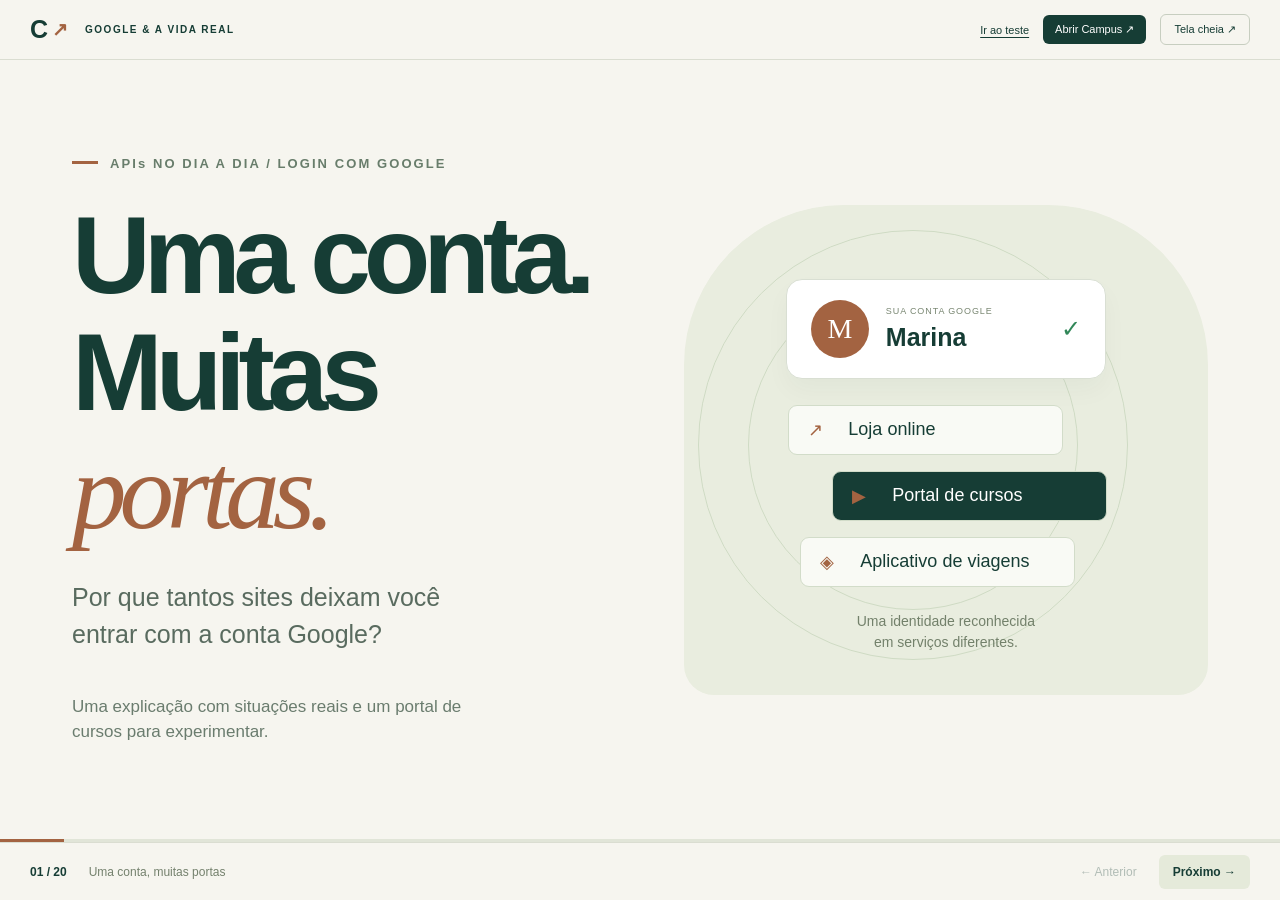
==== commit 2e7201bd: "Restaura conceitos tecnicos de identidade e acesso ao Campus nos slides" ====
--- a/index.html
+++ b/index.html
@@ -1,10 +1,20 @@
-<!doctype html><html lang="pt-BR"><head><meta charset="utf-8"><meta name="viewport" content="width=device-width,initial-scale=1"><meta name="theme-color" content="#f6f5ef"><meta name="referrer" content="strict-origin-when-cross-origin"><title>Por que entrar com Google? · Apresentação</title><link rel="stylesheet" href="style.css"><script src="script.js" defer></script></head><body><div class="presentation"><header class="toolbar"><a class="wordmark" href="#1">C<span>↗</span> <b>GOOGLE & A VIDA REAL</b></a><div><span class="toolbar-hint">APIs SEM COMPLICAÇÃO</span><button id="fullBtn" type="button" title="Tela cheia (F)">Tela cheia ↗</button></div></header><div class="viewport"><main class="canvas" aria-label="Apresentação"><section class="slide cover active" data-title="Uma conta, muitas portas" aria-label="Slide 1: Uma conta, muitas portas"><div class="cover-copy"><p class="eyebrow">APIs NO DIA A DIA / LOGIN COM GOOGLE</p><h1>Uma conta.<br>Muitas <em>portas.</em></h1><p class="lead">Por que tantos sites deixam você<br>entrar com a conta Google?</p><p class="cover-foot">Uma explicação com situações reais e um portal de cursos para experimentar.</p></div><div class="cover-art"><span class="orbit orbit-one"></span><span class="orbit orbit-two"></span><div class="identity"><span class="avatar-demo">M</span><div><small>SUA CONTA GOOGLE</small><strong>Marina</strong></div><span class="check">✓</span></div><div class="destination d-one"><span>↗</span> Loja online</div><div class="destination d-two"><span>▶</span> Portal de cursos</div><div class="destination d-three"><span>◈</span> Aplicativo de viagens</div><p>Uma identidade reconhecida<br>em serviços diferentes.</p></div></section>
-<section class="slide " data-title="O que é uma API" aria-label="Slide 2: O que é uma API"><p class="eyebrow">01 / PRIMEIRO, A IDEIA</p><h2>Um site não precisa<br>fazer <em>tudo sozinho.</em></h2><p class="lead">Uma API é uma forma combinada de um sistema pedir algo a outro.</p><div class="bridge"><div><span class="icon">▤</span><h3>Aplicativo de entregas</h3><p>“Qual é o caminho<br>até este endereço?”</p></div><div class="bridge-arrow">pedido →<br><span>← resposta</span></div><div><span class="icon blue">↗</span><h3>Google Maps</h3><p>Fornece informações<br>para traçar uma rota.</p></div></div><p class="bottom-note">No login, a ideia é parecida: o site pede ajuda ao Google para identificar a conta de quem está entrando.</p></section>
+<!doctype html><html lang="pt-BR"><head><meta charset="utf-8"><meta name="viewport" content="width=device-width,initial-scale=1"><meta name="theme-color" content="#f6f5ef"><meta name="referrer" content="strict-origin-when-cross-origin"><title>Por que entrar com Google? · Apresentação</title><link rel="stylesheet" href="style.css"><script src="script.js" defer></script></head><body><div class="presentation"><header class="toolbar"><a class="wordmark" href="#1">C<span>↗</span> <b>GOOGLE & A VIDA REAL</b></a><div><a class="demo-jump" href="#demo">Ir ao teste</a><a class="campus-shortcut" href="https://victormacedorodrigues.github.io/apresentacao-google-login/demo/" target="_blank" rel="noopener">Abrir Campus ↗</a><button id="fullBtn" type="button" title="Tela cheia (F)">Tela cheia ↗</button></div></header><div class="viewport"><main class="canvas" aria-label="Apresentação"><section class="slide cover active" data-title="Uma conta, muitas portas" aria-label="Slide 1: Uma conta, muitas portas"><div class="cover-copy"><p class="eyebrow">APIs NO DIA A DIA / LOGIN COM GOOGLE</p><h1>Uma conta.<br>Muitas <em>portas.</em></h1><p class="lead">Por que tantos sites deixam você<br>entrar com a conta Google?</p><p class="cover-foot">Uma explicação com situações reais e um portal de cursos para experimentar.</p></div><div class="cover-art"><span class="orbit orbit-one"></span><span class="orbit orbit-two"></span><div class="identity"><span class="avatar-demo">M</span><div><small>SUA CONTA GOOGLE</small><strong>Marina</strong></div><span class="check">✓</span></div><div class="destination d-one"><span>↗</span> Loja online</div><div class="destination d-two"><span>▶</span> Portal de cursos</div><div class="destination d-three"><span>◈</span> Aplicativo de viagens</div><p>Uma identidade reconhecida<br>em serviços diferentes.</p></div></section>
+<section class="slide " data-title="O que é uma API" aria-label="Slide 2: O que é uma API"><p class="eyebrow">01 / PRIMEIRO, A IDEIA</p><h2>Um site não precisa<br>fazer <em>tudo sozinho.</em></h2><p class="lead">API significa Interface de Programação de Aplicações: uma forma combinada de um sistema pedir algo a outro.</p><div class="bridge"><div><span class="icon">▤</span><h3>Aplicativo de entregas</h3><p>“Qual é o caminho<br>até este endereço?”</p></div><div class="bridge-arrow">pedido →<br><span>← resposta</span></div><div><span class="icon blue">↗</span><h3>Google Maps</h3><p>Fornece informações<br>para traçar uma rota.</p></div></div><p class="bottom-note">No login, a ideia é parecida: o site pede ajuda ao Google para identificar a conta de quem está entrando.</p></section>
 <section class="slide " data-title="Por que o site usa o Google" aria-label="Slide 3: Por que o site usa o Google"><p class="eyebrow">02 / TRÊS PROBLEMAS DIFERENTES</p><h2>Três motivos.<br><em>Três situações reais.</em></h2><div class="benefits"><article><span class="step">01</span><h3>Começar<br>sem tanta etapa</h3><p>Uma pessoa quer experimentar um curso. Usar a conta existente evita preencher um novo cadastro completo.</p><span class="tag">CADASTRO MAIS RÁPIDO</span></article><article><span class="step">02</span><h3>Reconhecer<br>quem voltou</h3><p>Uma aluna abre o site em outro computador. A mesma conta permite ao serviço localizar seu cadastro.</p><span class="tag">A MESMA CONTA EM OUTRO APARELHO</span></article><article><span class="step">03</span><h3>Deixar a senha<br>com o Google</h3><p>A equipe de uma loja não precisa criar uma senha própria para essa entrada. A recuperação da conta Google também fica com o Google.</p><span class="tag">A SENHA FICA COM O GOOGLE</span></article></div></section>
 <section class="slide " data-title="Exemplo: a primeira entrada" aria-label="Slide 4: Exemplo: a primeira entrada"><p class="eyebrow">03 / NA VIDA REAL: EXPERIMENTAR UM CURSO</p><h2>Marina quer aprender.<br><em>O cadastro atrapalha.</em></h2><div class="comparison"><article class="before"><span class="tag">COM UM NOVO CADASTRO</span><h3>Antes de começar…</h3><div class="fake-field">Nome completo</div><div class="fake-field">Endereço de e-mail</div><div class="fake-field">Criar senha · confirmar senha</div><p>Ela precisa parar para preencher dados e criar um acesso novo.</p></article><article class="after"><span class="tag">COM A CONTA GOOGLE</span><h3>Uma escolha conhecida.</h3><div class="google-example"><b>G</b> Entrar com Google</div><p>Ela escolhe uma conta e confirma o compartilhamento do perfil básico.</p><strong>Benefício: encurtar a primeira entrada.</strong></article></div><p class="bottom-note">O site ainda pode pedir informações específicas, como endereço de entrega ou dados de matrícula, quando necessário.</p></section>
 <section class="slide dark" data-title="Exemplo: voltar em outro aparelho" aria-label="Slide 5: Exemplo: voltar em outro aparelho"><p class="eyebrow">04 / NA VIDA REAL: CONTINUAR DEPOIS</p><h2>O aparelho mudou.<br><em>A pessoa é a mesma.</em></h2><div class="continuity"><div class="device"><span>▯</span><strong>Segunda-feira</strong><p>Marina entra pelo celular<br>e começa um curso.</p></div><div class="account-node"><span class="avatar-demo">M</span><strong>Mesma conta Google</strong><span class="dotted">──────────</span></div><div class="device"><span>▱</span><strong>Quarta-feira</strong><p>Ela entra pelo computador.<br>O site reconhece sua conta.</p></div></div><p class="highlight-note">Benefício: encontrar o cadastro certo, mesmo em outro aparelho.</p><p class="bottom-note">O Google identifica a conta. Quem salva cursos, pedidos ou progresso é o próprio site. Nosso exemplo mantém o progresso apenas neste navegador.</p></section>
 <section class="slide " data-title="Exemplo: quem cuida da senha" aria-label="Slide 6: Exemplo: quem cuida da senha"><p class="eyebrow">05 / NA VIDA REAL: CONSTRUIR UM SERVIÇO</p><h2>De quem é a tarefa<br>de cuidar <em>da senha?</em></h2><div class="responsibility"><article><span class="icon blue">G</span><h3>O Google cuida<br>da conta Google.</h3><p>A entrada, a senha e as verificações de segurança acontecem no ambiente do Google.</p></article><article><span class="icon">C</span><h3>O site cuida<br>do próprio serviço.</h3><p>Ele verifica a resposta recebida e decide quais cursos, pedidos ou recursos a pessoa pode acessar.</p></article></div><p class="highlight-note">Benefício para a equipe: integrar um serviço de identidade em vez de manter uma nova senha para esse acesso.</p><p class="bottom-note">Isso não torna o site automaticamente seguro. Proteger os dados e controlar o acesso continuam sendo responsabilidades da aplicação.</p></section>
-<section class="slide " data-title="O caminho depois do clique" aria-label="Slide 7: O caminho depois do clique"><p class="eyebrow">06 / O QUE ACONTECE NOS BASTIDORES</p><h2>Do clique<br><em>ao “olá, Marina”.</em></h2><div class="journey"><article><span class="step">1</span><h3>O site oferece<br>a entrada.</h3><p>Marina clica no botão oficial do Google.</p></article><article><span class="step">2</span><h3>O Google pergunta<br>qual conta usar.</h3><p>Ela escolhe sua conta e confirma a entrada.</p></article><article><span class="step">3</span><h3>O Google devolve<br>uma credencial.</h3><p>Uma mensagem digital com informações da identidade.</p></article><article><span class="step">4</span><h3>O site verifica<br>e recebe a pessoa.</h3><p>Em produção, o servidor confere a credencial antes de liberar acesso.</p></article></div><p class="bottom-note">O site recebe uma credencial de identidade. Ele não recebe a senha da conta Google.</p></section>
-<section class="slide " data-title="O que o site recebe" aria-label="Slide 8: O que o site recebe"><p class="eyebrow">07 / IDENTIDADE NÃO É ACESSO A TUDO</p><h2>Entrar com Google<br><em>não abre a sua vida.</em></h2><div class="permissions"><article class="allowed"><span class="tag">PERFIL BÁSICO</span><h3>Quem está entrando</h3><ul><li>Nome e foto, quando disponíveis</li><li>Endereço de e-mail</li><li>Identificador da conta</li></ul><p>Exemplo: mostrar “Olá, Marina” e localizar seu cadastro.</p></article><article><span class="tag">OUTRAS PERMISSÕES</span><h3>Outros dados exigem<br>outro pedido.</h3><p>Ler arquivos do Drive ou acessar recursos do Gmail exige uma autorização específica.</p><strong>O login sozinho não concede esse acesso.</strong></article></div><p class="bottom-note">Exemplo: entrar num curso com Google não dá ao portal permissão automática para ler seus e-mails.</p></section>
-<section class="slide dark" data-title="Por que validar a resposta" aria-label="Slide 9: Por que validar a resposta"><p class="eyebrow">08 / UMA ANALOGIA SIMPLES</p><h2>Um crachá precisa<br><em>ser conferido.</em></h2><div class="badge-story"><div class="id-card"><span class="tag">CREDENCIAL DIGITAL</span><span class="avatar-demo">M</span><h3>Marina</h3><p>Emitida pelo Google<br>Destinada a este site<br>Válida por um período</p><span class="stamp">IDENTIDADE</span></div><div><p class="lead">Ler o nome num crachá<br>não prova que ele é verdadeiro.</p><ul class="check-list"><li>Veio mesmo do Google?</li><li>Foi emitido para este site?</li><li>Ainda está dentro da validade?</li></ul><p class="bottom-note">Em um serviço real, o servidor faz essas verificações e cria a sessão de acesso. Nosso exemplo exibe o perfil no navegador, sem proteger dados privados.</p></div></div></section>
-<section class="slide final-slide" data-title="Teste no portal Campus" aria-label="Slide 10: Teste no portal Campus"><p class="eyebrow">09 / AGORA, NA PRÁTICA</p><h2>Um portal de cursos.<br><em>Uma entrada com Google.</em></h2><div class="demo-layout"><div><p class="lead">Conheça o Campus: navegue pelo catálogo, abra uma aula e entre com sua conta para ver o perfil.</p><a class="launch" href="demo/index.html" target="_blank" rel="noopener">Abrir o site Campus <span>↗</span></a><p class="small">O site abre em outra aba. O login usa o botão oficial do Google e exige internet e origem autorizada.</p></div><div class="site-preview"><div class="preview-nav"><strong>campus<span>↗</span></strong><span>Cursos · Minha área</span></div><span class="tag">APRENDA NO SEU RITMO</span><h3>Ideias novas.<br>Próximos passos.</h3><div class="preview-courses"><div>◉<span>Fotografia</span></div><div>↗<span>Carreira</span></div><div>◈<span>Finanças</span></div></div></div></div><p class="bottom-note">Sem perfil fictício ou entrada offline. É um projeto acadêmico com aulas ilustrativas; não realiza matrículas nem cobranças.</p></section></main></div><div class="progress" aria-hidden="true"><div id="progressValue"></div></div><footer class="footer"><div><strong id="slideCount">01 / 10</strong><span id="slideTitle">Uma conta, muitas portas</span></div><nav aria-label="Navegação dos slides"><button id="prevBtn" type="button">← Anterior</button><button id="nextBtn" type="button">Próximo →</button></nav></footer></div><div id="blackout" hidden>Apresentação em pausa · B para voltar</div></body></html>+<section class="slide tech-slide " data-title="Ferramentas usadas no projeto" aria-label="Slide 7: Ferramentas usadas no projeto"><p class="eyebrow">06 / AS PEÇAS DA INTEGRAÇÃO</p><h2>Quais ferramentas<br><em>fazem isso funcionar?</em></h2><div class="tech-grid"><article><span class="tag">INTERFACE</span><h3>HTML, CSS e JavaScript</h3><p>HTML organiza a página; CSS define a aparência; JavaScript reage aos cliques, chama o Google e mostra o perfil.</p></article><article><span class="tag">LOGIN</span><h3>Google Identity Services</h3><p>GIS é o conjunto de ferramentas de identidade do Google. Sua biblioteca JavaScript, ou SDK, fornece o botão oficial e o retorno do login.</p></article><article><span class="tag">CONFIGURAÇÃO</span><h3>Google Cloud / Auth Platform</h3><p>É onde o responsável registra a aplicação, configura o consentimento, obtém o Client ID e autoriza os endereços do site.</p></article><article><span class="tag">PUBLICAÇÃO</span><h3>GitHub Pages</h3><p>Hospeda os arquivos do Campus. Um backend é um programa no servidor: em produção, ele precisa validar o login e proteger os dados.</p></article></div><p class="bottom-note">SDK é um kit de desenvolvimento: ferramentas prontas para integrar um serviço. O nosso site estático demonstra o perfil, sem um backend de autenticação.</p></section>
+<section class="slide tech-slide " data-title="Client ID, origem e callback" aria-label="Slide 8: Client ID, origem e callback"><p class="eyebrow">07 / COMO O SITE SE APRESENTA AO GOOGLE</p><h2>O Google precisa saber<br><em>qual site está pedindo.</em></h2><div class="tech-trio"><article><span class="tag">01 / IDENTIFICAÇÃO</span><h3>Client ID</h3><p>É o identificador público da aplicação. Pense no número de cadastro do Campus no Google. Ele não é uma senha nem um Client Secret.</p></article><article><span class="tag">02 / ENDEREÇO</span><h3>Origem autorizada</h3><p>É o endereço permitido para usar esse cliente. Neste projeto: https://victormacedorodrigues.github.io — sem o nome do repositório.</p></article><article><span class="tag">03 / RESPOSTA</span><h3>Callback</h3><p>É a função que recebe o resultado. No fluxo com popup, o Google entrega a credencial ao JavaScript; o site usa essa resposta para continuar.</p></article></div><p class="bottom-note">Exemplo: o Google reconhece “este pedido veio do Campus, no endereço cadastrado” e devolve o resultado ao ponto de recebimento configurado.</p></section>
+<section class="slide tech-slide " data-title="Autenticação, OAuth 2.0 e OpenID Connect" aria-label="Slide 9: Autenticação, OAuth 2.0 e OpenID Connect"><p class="eyebrow">08 / OS PADRÕES POR TRÁS DO LOGIN</p><h2>Identificar alguém e<br><em>dar permissão são coisas diferentes.</em></h2><div class="tech-pair"><article><span class="tag">AUTORIZAÇÃO / OAUTH 2.0</span><h3>O que o aplicativo pode fazer?</h3><p>OAuth 2.0 é um padrão para conceder acesso limitado. Exemplo: autorizar um aplicativo a consultar sua agenda, sem entregar a senha da conta.</p></article><article><span class="tag">AUTENTICAÇÃO / OPENID CONNECT</span><h3>Quem está entrando?</h3><p>OpenID Connect, ou OIDC, acrescenta identidade ao OAuth 2.0. O ID Token informa qual usuário foi autenticado. Exemplo: reconhecer Marina no portal.</p></article></div><p class="bottom-note">Google Identity Services oferece ferramentas para esses fluxos. No Campus, usamos o login; não pedimos acesso à agenda, ao Gmail ou ao Drive.</p></section>
+<section class="slide " data-title="O caminho depois do clique" aria-label="Slide 10: O caminho depois do clique"><p class="eyebrow">09 / O QUE ACONTECE NOS BASTIDORES</p><h2>Do clique<br><em>ao “olá, Marina”.</em></h2><div class="journey"><article><span class="step">1</span><h3>O site oferece<br>a entrada.</h3><p>Marina clica no botão oficial do Google.</p></article><article><span class="step">2</span><h3>O Google pergunta<br>qual conta usar.</h3><p>Ela escolhe sua conta e confirma a entrada.</p></article><article><span class="step">3</span><h3>O Google devolve<br>uma credencial.</h3><p>Um ID Token chega ao callback: a função que recebe o resultado do login.</p></article><article><span class="step">4</span><h3>O site verifica<br>e recebe a pessoa.</h3><p>Em produção, o servidor confere a credencial antes de liberar acesso.</p></article></div><p class="bottom-note">O site recebe uma credencial de identidade. Ele não recebe a senha da conta Google.</p></section>
+<section class="slide tech-slide " data-title="ID Token e Access Token" aria-label="Slide 11: ID Token e Access Token"><p class="eyebrow">10 / O RETORNO DO LOGIN</p><h2>ID Token:<br><em>a credencial de identidade.</em></h2><div class="tech-pair"><article><span class="tag">PARA O LOGIN</span><h3>ID Token</h3><p>Significa token de identificação. É uma mensagem assinada pelo Google com dados da conta e da validade. O site deve verificar essa credencial antes de confiar nela.</p></article><article><span class="tag">PARA ACESSAR UMA API</span><h3>Access Token</h3><p>É um token de acesso: permite chamar uma API dentro das permissões concedidas. Por exemplo, consultar a agenda após uma autorização específica.</p></article></div><div class="example-strip"><strong>No Campus</strong><p>O botão retorna um ID Token. Recebê-lo não concede acesso automático a outros dados da conta.</p></div><p class="bottom-note">O ID Token não é a senha Google e não é a sessão do Campus. A sessão da aplicação vem depois da validação no servidor.</p></section>
+<section class="slide tech-slide " data-title="JSON, JWT e JWS" aria-label="Slide 12: JSON, JWT e JWS"><p class="eyebrow">11 / O FORMATO E A PROTEÇÃO</p><h2>JWT e JWS:<br><em>nomes parecidos, papéis diferentes.</em></h2><div class="tech-pair"><article><span class="tag">JWT / JSON WEB TOKEN</span><h3>Organiza as informações</h3><p>JWT é um formato compacto para transportar declarações, chamadas claims. JSON (JavaScript Object Notation) organiza dados em campos e valores: por exemplo, um campo de nome com o valor Marina.</p></article><article><span class="tag">JWS / JSON WEB SIGNATURE</span><h3>Protege com assinatura</h3><p>JWS define como representar conteúdo protegido. No ID Token do Google, essa proteção usa uma assinatura digital para verificar a origem e detectar alterações.</p></article></div><div class="example-strip"><strong>A relação</strong><p>O ID Token do Google é um JWT assinado, representado como JWS compacto. JWT descreve as informações; JWS dá a estrutura assinada.</p></div><p class="bottom-note">Assinatura não é criptografia do conteúdo: o payload pode ser lido. Por isso, ler os dados não prova que o token é autêntico.</p></section>
+<section class="slide tech-slide " data-title="Header, payload e assinatura" aria-label="Slide 13: Header, payload e assinatura"><p class="eyebrow">12 / AS TRÊS PARTES DO TOKEN DO GOOGLE</p><h2>Cabeçalho, conteúdo<br><em>e assinatura.</em></h2><div class="token-ribbon" aria-label="Header, ponto, payload, ponto, assinatura"><span>HEADER</span><b>·</b><span>PAYLOAD</span><b>·</b><span>SIGNATURE</span></div><div class="tech-trio"><article><span class="tag">01 / CABEÇALHO</span><h3>Header</h3><p>Indica o algoritmo de assinatura e a chave utilizada. Algoritmo é o método de cálculo; a chave pública permite conferir a assinatura do Google.</p></article><article><span class="tag">02 / CONTEÚDO</span><h3>Payload</h3><p>Reúne as claims: informações sobre a conta, quem emitiu o token, para qual aplicação ele vale e quando expira.</p></article><article><span class="tag">03 / ASSINATURA</span><h3>Signature</h3><p>Permite detectar alterações e verificar a origem. Se alguém troca o nome ou a validade, a assinatura original deixa de corresponder.</p></article></div><p class="bottom-note">Na representação compacta do ID Token do Google, essas três partes são separadas por pontos. Isso é uma estrutura de dados, não uma senha.</p></section>
+<section class="slide tech-slide " data-title="Claims: sub, iss, aud e exp" aria-label="Slide 14: Claims: sub, iss, aud e exp"><p class="eyebrow">13 / COMO LER AS INFORMAÇÕES</p><h2>Cada campo responde<br><em>a uma pergunta.</em></h2><div class="claim-table"><div><strong>sub <span>subject</span></strong><p><b>Qual conta?</b> Identificador único e estável da conta Google; o site o usa para reconhecer a mesma pessoa.</p></div><div><strong>iss <span>issuer</span></strong><p><b>Quem emitiu?</b> Identifica o emissor da credencial. Neste login, deve ser o Google.</p></div><div><strong>aud <span>audience</span></strong><p><b>Para qual aplicação?</b> Deve corresponder ao Client ID esperado pelo site.</p></div><div><strong>exp <span>expiration</span></strong><p><b>Até quando vale?</b> Define o momento de expiração; uma credencial vencida deve ser rejeitada.</p></div></div><p class="bottom-note">Nome, e-mail e foto servem para o perfil. O sub serve como identificador da conta: o e-mail pode mudar sem a pessoa virar outro usuário.</p></section>
+<section class="slide " data-title="O que o site recebe" aria-label="Slide 15: O que o site recebe"><p class="eyebrow">14 / IDENTIDADE NÃO É ACESSO A TUDO</p><h2>Entrar com Google<br><em>não abre a sua vida.</em></h2><div class="permissions"><article class="allowed"><span class="tag">PERFIL BÁSICO</span><h3>Quem está entrando</h3><ul><li>Nome e foto, quando disponíveis</li><li>Endereço de e-mail</li><li>Identificador da conta</li></ul><p>Exemplo: mostrar “Olá, Marina” e localizar seu cadastro.</p></article><article><span class="tag">OUTRAS PERMISSÕES</span><h3>Outros dados exigem<br>outro pedido.</h3><p>Ler arquivos do Drive ou acessar recursos do Gmail exige uma autorização específica.</p><strong>O login sozinho não concede esse acesso.</strong></article></div><p class="bottom-note">Exemplo: entrar num curso com Google não dá ao portal permissão automática para ler seus e-mails.</p></section>
+<section class="slide dark" data-title="Por que validar a resposta" aria-label="Slide 16: Por que validar a resposta"><p class="eyebrow">15 / UMA ANALOGIA SIMPLES</p><h2>Um crachá precisa<br><em>ser conferido.</em></h2><div class="badge-story"><div class="id-card"><span class="tag">CREDENCIAL DIGITAL</span><span class="avatar-demo">M</span><h3>Marina</h3><p>Emitida pelo Google<br>Destinada a este site<br>Válida por um período</p><span class="stamp">IDENTIDADE</span></div><div><p class="lead">Ler o nome num crachá<br>não prova que ele é verdadeiro.</p><ul class="check-list"><li>Veio mesmo do Google?</li><li>Foi emitido para este site?</li><li>Ainda está dentro da validade?</li></ul><p class="bottom-note">Em um serviço real, o servidor faz essas verificações e cria a sessão de acesso. Nosso exemplo exibe o perfil no navegador, sem proteger dados privados.</p></div></div></section>
+<section class="slide tech-slide " data-title="Como o servidor valida o ID Token" aria-label="Slide 17: Como o servidor valida o ID Token"><p class="eyebrow">16 / A CONFERÊNCIA DE SEGURANÇA</p><h2>Decodificar é ler.<br><em>Validar é conferir.</em></h2><div class="validation-list"><div><span>1</span><p><strong>Assinatura:</strong> o servidor usa as chaves públicas do Google para verificar origem e integridade.</p></div><div><span>2</span><p><strong>Emissor e audiência:</strong> confere iss e aud para aceitar uma credencial do Google destinada a este site.</p></div><div><span>3</span><p><strong>Validade:</strong> confere exp para não aceitar um token expirado.</p></div><div><span>4</span><p><strong>Conta local:</strong> só depois da validação associa o sub ao usuário e decide o acesso.</p></div></div><p class="bottom-note">Em produção, use uma biblioteca adequada de verificação. No Campus, o navegador lê o perfil e confere alguns campos; não valida a assinatura nem protege conteúdo privado.</p></section>
+<section class="slide tech-slide " data-title="Sessão e permissões do site" aria-label="Slide 18: Sessão e permissões do site"><p class="eyebrow">17 / O QUE ACONTECE DEPOIS DA VALIDAÇÃO</p><h2>O token confirma a entrada.<br><em>A sessão mantém o acesso.</em></h2><div class="tech-trio"><article><span class="tag">01 / IDENTIDADE</span><h3>Reconhecer Marina</h3><p>Após validar o ID Token, o servidor encontra ou cria a conta local associada ao identificador da conta Google.</p></article><article><span class="tag">02 / SESSÃO</span><h3>Lembrar da entrada</h3><p>O site cria sua própria sessão. Ela permite reconhecer Marina nas próximas solicitações, normalmente usando um cookie seguro.</p></article><article><span class="tag">03 / PERMISSÕES</span><h3>Liberar o que é dela</h3><p>O servidor verifica o que essa conta pode acessar. Entrar não significa ter permissão para abrir qualquer curso ou pedido.</p></article></div><p class="bottom-note">Exemplo: Marina pode entrar no portal, mas um curso comprado por outra pessoa continua restrito. Ao sair, o site deve encerrar sua própria sessão.</p></section>
+<section class="slide tech-slide " data-title="Referências oficiais" aria-label="Slide 19: Referências oficiais"><p class="eyebrow">18 / PARA CONSULTAR DEPOIS</p><h2>Conceitos apoiados<br><em>nas fontes oficiais.</em></h2><div class="source-grid"><a href="https://developers.google.com/identity/gsi/web/guides/overview" target="_blank" rel="noopener"><strong>Google Identity Services ↗</strong><span>Visão geral do login e da biblioteca oficial.</span></a><a href="https://developers.google.com/identity/gsi/web/reference/js-reference" target="_blank" rel="noopener"><strong>API JavaScript do Google ↗</strong><span>Client ID, callback e retorno da credencial.</span></a><a href="https://openid.net/specs/openid-connect-core-1_0.html#IDToken" target="_blank" rel="noopener"><strong>OpenID Connect ↗</strong><span>Autenticação e ID Token.</span></a><a href="https://www.rfc-editor.org/rfc/rfc7519" target="_blank" rel="noopener"><strong>JWT · RFC 7519 ↗</strong><span>Formato e informações transportadas.</span></a><a href="https://www.rfc-editor.org/rfc/rfc7515" target="_blank" rel="noopener"><strong>JWS · RFC 7515 ↗</strong><span>Estrutura de conteúdo assinado.</span></a><a href="https://developers.google.com/identity/gsi/web/guides/verify-google-id-token" target="_blank" rel="noopener"><strong>Validação no servidor ↗</strong><span>Assinatura, emissor, audiência e expiração.</span></a></div></section>
+<section id="demo" class="slide final-slide" data-title="Teste no portal Campus" aria-label="Slide 20: Teste no portal Campus"><p class="eyebrow">19 / AGORA, NA PRÁTICA</p><h2>Um portal de cursos.<br><em>Uma entrada com Google.</em></h2><div class="demo-layout"><div><p class="lead">Conheça o Campus: navegue pelo catálogo, abra uma aula e entre com sua conta para ver o perfil.</p><a class="launch" href="https://victormacedorodrigues.github.io/apresentacao-google-login/demo/" target="_blank" rel="noopener">ABRIR SITE E TESTAR LOGIN <span>↗</span></a><p class="small">Clique no botão acima: o Campus abre em outra aba. Lá, clique em Entrar para usar o Google. Você pode voltar a esta aba para continuar a apresentação.</p></div><div class="site-preview"><div class="preview-nav"><strong>campus<span>↗</span></strong><span>Cursos · Minha área</span></div><span class="tag">APRENDA NO SEU RITMO</span><h3>Ideias novas.<br>Próximos passos.</h3><div class="preview-courses"><div>◉<span>Fotografia</span></div><div>↗<span>Carreira</span></div><div>◈<span>Finanças</span></div></div></div></div><p class="bottom-note">Sem perfil fictício ou entrada offline. É um projeto acadêmico com aulas ilustrativas; não realiza matrículas nem cobranças.</p></section></main></div><div class="progress" aria-hidden="true"><div id="progressValue"></div></div><footer class="footer"><div><strong id="slideCount">01 / 20</strong><span id="slideTitle">Uma conta, muitas portas</span></div><nav aria-label="Navegação dos slides"><button id="prevBtn" type="button">← Anterior</button><button id="nextBtn" type="button">Próximo →</button></nav></footer></div><div id="blackout" hidden>Apresentação em pausa · B para voltar</div></body></html>
--- a/style.css
+++ b/style.css
@@ -1 +1,5 @@
 *{box-sizing:border-box}html,body{height:100%;margin:0;overflow:hidden}body{background:#f6f5ef;color:#163d35;font-family:'Segoe UI',Arial,sans-serif;-webkit-font-smoothing:antialiased}h1,h2,h3,p{margin:0}h1,h2,h3{letter-spacing:-.045em;line-height:1.08}a{color:inherit}button{font:inherit;cursor:pointer}button:disabled{opacity:.3;cursor:default}a:focus-visible,button:focus-visible{outline:3px solid #d88b43;outline-offset:5px}[hidden]{display:none!important}.presentation{height:100dvh;display:flex;flex-direction:column}.toolbar,.footer{display:flex;justify-content:space-between;align-items:center;flex-shrink:0;padding:0 30px;gap:15px}.toolbar{height:60px;border-bottom:1px solid #daddd1}.wordmark{display:flex;align-items:center;gap:5px;font-size:25px;font-weight:800;text-decoration:none;letter-spacing:-1px}.wordmark>span{font-size:19px;color:#a36341}.wordmark>b{font-size:10px;letter-spacing:.15em;margin-left:13px}.toolbar>div{display:flex;align-items:center;gap:25px}.toolbar-hint{font-size:9px;color:#788379;letter-spacing:.13em}.toolbar button{background:none;border:1px solid #c7cec0;border-radius:6px;padding:8px 13px;font-size:11px;color:#163d35}.viewport{flex:1;min-height:0;position:relative;overflow:hidden}.canvas{position:absolute;left:50%;top:50%;width:1280px;height:720px;transform:translate(-50%,-50%) scale(var(--scale,1));transform-origin:center}.slide{position:absolute;inset:0;display:flex;flex-direction:column;justify-content:center;padding:48px 72px;opacity:0;visibility:hidden;pointer-events:none;transition:opacity .16s}.slide.active{opacity:1;visibility:visible;pointer-events:auto}.eyebrow{font-size:13px;font-weight:750;letter-spacing:.16em;margin-bottom:23px;color:#687d6b}.eyebrow:before{content:'';display:inline-block;width:26px;height:3px;background:#a36341;margin:0 12px 4px 0}h1{font-size:109px;font-weight:650;letter-spacing:-.065em}h2{font-size:60px;font-weight:650;margin-bottom:27px}h3{font-size:29px;font-weight:650}em{font-family:Georgia,serif;color:#a36341;font-weight:400}p{line-height:1.5}.lead{font-size:25px;color:#596b5f;line-height:1.5}.bottom-note{font-size:18px;color:#647568;border-top:1px solid #d5dccf;padding-top:19px;margin-top:28px;line-height:1.5}.small{font-size:16px;color:#647568;line-height:1.6;margin-top:20px}.tag{display:block;font-size:11px;font-weight:700;letter-spacing:.09em;color:#6c7d68}.cover{display:grid;grid-template-columns:1.1fr 1fr;align-items:center;gap:35px}.cover .lead{margin-top:28px}.cover-foot{font-size:17px;line-height:1.5;color:#6a7c6e;margin-top:40px;max-width:420px}.cover-art{position:relative;min-height:490px;background:#e9eddf;border-radius:160px 160px 30px 30px;display:flex;flex-direction:column;align-items:center;padding:74px 30px 24px;isolation:isolate;overflow:hidden}.orbit{position:absolute;border:1px solid #cfdbc4;border-radius:50%;width:430px;height:430px;z-index:-1;top:25px;left:14px}.orbit-two{width:330px;height:330px;left:64px;top:75px}.identity{display:flex;gap:17px;align-items:center;background:#fff;border:1px solid #d9dfd3;padding:20px 24px;border-radius:16px;box-shadow:0 12px 25px #153e3509;width:320px}.avatar-demo{display:grid;place-items:center;flex-shrink:0;width:58px;height:58px;background:#a36341;color:#fff;font:28px Georgia,serif;border-radius:50%}.identity small{display:block;font-size:9px;letter-spacing:.1em;color:#788671;margin-bottom:7px}.identity strong{font-size:25px;display:block}.check{margin-left:auto;color:#318758;font-size:24px}.destination{display:flex;gap:16px;align-items:center;background:#f9faf5;border:1px solid #d2dcc9;border-radius:9px;font-size:18px;padding:13px 19px;width:275px;margin-top:16px}.destination>span{width:24px;color:#a36341}.d-one{transform:translateX(-20px);margin-top:26px}.d-two{transform:translateX(24px);background:#163d35;color:white}.d-three{transform:translateX(-8px)}.cover-art>p{font-size:14px;text-align:center;color:#73816b;margin-top:24px}.bridge{display:grid;grid-template-columns:1fr 190px 1fr;gap:30px;align-items:center;margin-top:30px}.bridge>div:not(.bridge-arrow){padding:25px 30px;background:#fff;border:1px solid #d9dfd0;border-radius:16px}.icon{display:grid;place-items:center;background:#e4ead8;border-radius:13px;width:48px;height:48px;font-size:26px;color:#163d35;margin-bottom:18px}.blue{background:#e3ecf6;color:#3262a1}.bridge h3{font-size:27px;margin-bottom:12px}.bridge p{font-size:21px;color:#697766}.bridge-arrow{font-size:20px;text-align:center;line-height:2;color:#a36341}.bridge-arrow span{color:#637862}.benefits{display:grid;grid-template-columns:repeat(3,1fr);gap:22px;margin-top:5px}.benefits article{padding:24px;background:#e9eddf;border-radius:14px;display:flex;flex-direction:column}.benefits article:nth-child(2){background:#e7ecf1}.benefits article:nth-child(3){background:#f0e6dc}.step{font-size:14px;font-weight:700;color:#8a775d;display:block;margin-bottom:23px}.benefits h3{font-size:30px;margin-bottom:18px}.benefits p{font-size:21px;line-height:1.45;color:#5c6d5d;margin-bottom:23px}.benefits .tag{margin-top:auto;font-size:10px}.comparison{display:grid;grid-template-columns:1fr 1fr;gap:26px}.comparison article{padding:24px 30px;border-radius:14px;border:1px solid #d9dfd1;background:#fff}.comparison h3{margin:16px 0 20px}.comparison .after{background:#e9eddf}.comparison p{font-size:19px;color:#63735f;margin-top:20px}.comparison strong{display:block;font-size:20px;margin-top:18px}.fake-field{padding:10px 14px;border:1px solid #dfe4d8;border-radius:6px;color:#7a8574;font-size:16px;margin-top:9px}.google-example{background:#fff;border:1px solid #cbd3c3;border-radius:8px;padding:17px 21px;display:flex;align-items:center;gap:25px;font-size:20px}.google-example>b{color:#4285f4;font-size:26px}.dark{background:#163d35;color:#f8f7ef}.dark em{color:#d8be84}.dark .eyebrow{color:#b8ccb1}.dark .bottom-note{color:#b6c9ba;border-color:#47665b}.dark .lead{color:#e2e9da}.continuity{display:grid;grid-template-columns:1fr 260px 1fr;gap:30px;align-items:center;margin-top:20px}.device{padding:23px;border:1px solid #47665b;border-radius:16px;text-align:center;background:#20483e}.device>span{display:block;font-size:58px;line-height:1.2;color:#d8be84}.device strong{font-size:24px;display:block;margin:15px 0 10px}.device p{font-size:20px;color:#c1d0bd}.account-node{display:flex;flex-direction:column;align-items:center;gap:16px}.account-node .avatar-demo{background:#d8be84;color:#163d35}.account-node strong{font-size:18px}.dotted{color:#90a98a;letter-spacing:5px}.highlight-note{font-size:24px;line-height:1.45;margin-top:25px;font-weight:600}.responsibility{display:grid;grid-template-columns:1fr 1fr;gap:30px;margin-top:4px}.responsibility article{background:#e9eddf;border-radius:14px;padding:24px 30px}.responsibility article:nth-child(2){background:#f0e6dc}.responsibility .icon{float:left;margin-right:22px}.responsibility h3{font-size:29px;margin-bottom:20px}.responsibility p{font-size:22px;color:#5f715e;clear:both}.journey{display:grid;grid-template-columns:repeat(4,1fr);gap:23px;margin-top:20px}.journey article{border-top:2px solid #b6c5a4;padding-top:22px}.journey .step{background:#e4ead8;color:#163d35;width:43px;height:43px;display:grid;place-items:center;border-radius:50%;font-size:20px}.journey h3{font-size:25px;margin-bottom:17px}.journey p{font-size:22px;color:#647361}.permissions{display:grid;grid-template-columns:1fr 1fr;gap:30px}.permissions article{padding:25px 30px;border:1px solid #d3dacb;border-radius:15px}.permissions .allowed{background:#e9eddf}.permissions h3{margin:18px 0 20px}.permissions p,.permissions li,.permissions strong{font-size:22px;color:#566b59;line-height:1.5}.permissions ul{margin:0 0 20px;padding-left:25px}.permissions strong{display:block;margin-top:22px;font-weight:650}.badge-story{display:grid;grid-template-columns:340px 1fr;gap:70px;margin-top:10px;align-items:center}.id-card{position:relative;border-radius:18px;padding:25px;background:#f2f0e4;color:#163d35;transform:rotate(-3deg);box-shadow:12px 14px 0 #2c5345}.id-card .avatar-demo{margin:20px 0;background:#a36341}.id-card h3{font-size:35px;margin-bottom:12px}.id-card p{font-size:19px;color:#6b7a60}.stamp{position:absolute;right:18px;top:46%;font-size:10px;color:#a36341;border:2px solid #a36341;letter-spacing:.1em;padding:8px;transform:rotate(12deg)}.check-list{list-style:none;padding:0;margin:22px 0}.check-list li{font-size:24px;padding:9px 0}.check-list li:before{content:'✓';color:#d8be84;margin-right:15px}.badge-story .bottom-note{font-size:18px}.demo-layout{display:grid;grid-template-columns:1fr 1fr;gap:65px;align-items:center}.launch{display:flex;align-items:center;justify-content:space-between;gap:25px;max-width:380px;background:#163d35;color:#fff;border-radius:9px;padding:19px 24px;text-decoration:none;font-size:23px;font-weight:600;margin-top:28px}.launch:hover{background:#285647}.launch span{color:#d7c591}.site-preview{background:#fff;border:1px solid #d7ddcf;border-radius:16px;overflow:hidden;padding:0 28px 27px;box-shadow:10px 12px 0 #e2e8d8}.preview-nav{display:flex;align-items:center;justify-content:space-between;padding:20px 0;border-bottom:1px solid #dde4d4;margin-bottom:27px}.preview-nav strong{font-size:25px;letter-spacing:-1px}.preview-nav strong span{color:#a36341}.preview-nav>span{font-size:11px;color:#77856b}.site-preview h3{font-size:38px;margin-top:15px}.preview-courses{display:flex;gap:12px;margin-top:25px}.preview-courses>div{flex:1;background:#e9eddf;border-radius:7px;padding:16px;font-size:27px}.preview-courses>div:nth-child(2){background:#f0e5d9}.preview-courses>div:nth-child(3){background:#e5ecf1}.preview-courses span{display:block;font-size:12px;margin-top:16px}.footer{height:58px;border-top:1px solid #daddd1;font-size:12px}.footer>div{display:flex;gap:22px;align-items:center}#slideCount{font-variant-numeric:tabular-nums}#slideTitle{color:#74816d}.footer nav{display:flex;gap:8px}.footer button{border:0;background:transparent;padding:10px 14px;color:#163d35;font-size:12px}.footer #nextBtn{background:#e5eada;border-radius:6px;font-weight:650}.progress{height:3px;flex:0 0 3px;background:#e1e5d8}.progress>div{height:100%;background:#a36341;transition:width .15s}#blackout{position:fixed;inset:0;background:#000;color:#aaa;z-index:100;display:grid;place-items:center;font-size:12px}@media screen and (max-width:700px){html,body{height:auto;overflow:auto}.presentation{height:auto;min-height:100dvh}.toolbar{height:57px;padding:0 18px;position:sticky;top:0;background:#f6f5ef;z-index:10}.wordmark>b{font-size:8px;letter-spacing:.07em;margin-left:7px}.toolbar-hint{display:none}.toolbar button{font-size:10px}.viewport{min-height:calc(100dvh - 118px);overflow:visible}.canvas{position:static;transform:none;width:auto;height:auto}.slide{position:relative;display:none;min-height:calc(100dvh - 118px);padding:34px 24px}.slide.active{display:flex}.cover.active{display:flex}.cover-art{min-height:400px;width:100%;max-width:440px;margin-top:25px;padding-top:42px}.cover-copy h1{font-size:69px}.cover .lead{font-size:23px}.cover-foot{margin-top:24px}.eyebrow{font-size:10px;margin-bottom:20px}.slide h2{font-size:40px}.lead{font-size:22px}.benefits,.comparison,.responsibility,.journey,.permissions,.badge-story,.demo-layout,.continuity{grid-template-columns:1fr;gap:20px}.benefits h3{font-size:28px}.benefits h3 br,.journey h3 br,.responsibility h3 br{display:none}.benefits p,.responsibility p,.permissions p,.permissions li{font-size:19px}.benefits .step{margin-bottom:12px}.bottom-note{font-size:16px}.highlight-note{font-size:21px}.bridge{grid-template-columns:1fr;gap:14px}.bridge-arrow{line-height:1.5}.bridge p{font-size:20px}.account-node{gap:10px}.badge-story{gap:35px}.id-card{max-width:320px}.check-list li{font-size:22px}.demo-layout{gap:30px}.site-preview h3{font-size:34px}.footer{position:sticky;bottom:0;padding:0 12px;background:#f6f5ef;z-index:10}#slideTitle{display:none}.footer button{font-size:11px;padding:10px}.progress{position:sticky;bottom:58px;z-index:11}.preview-courses>div{padding:12px}.preview-courses span{font-size:10px}}@media(prefers-reduced-motion:reduce){*{transition:none!important}}@page{size:1280px 720px;margin:0}@media print{html,body{height:auto;overflow:visible;print-color-adjust:exact;-webkit-print-color-adjust:exact}.presentation,.viewport{height:auto;display:block;overflow:visible}.toolbar,.footer,.progress,#blackout{display:none!important}.canvas{position:static;transform:none;height:auto}.slide{position:relative;width:1280px;height:720px;opacity:1;visibility:visible;break-after:page}.slide:last-child{break-after:auto}}
+
+/* Conteúdo técnico com explicações visuais, sem blocos de código. */
+.tech-slide h2{font-size:53px}.tech-grid,.tech-pair,.tech-trio{display:grid;gap:22px}.tech-grid{grid-template-columns:1fr 1fr}.tech-pair{grid-template-columns:1fr 1fr}.tech-trio{grid-template-columns:repeat(3,1fr)}.tech-grid article,.tech-pair article,.tech-trio article{border:1px solid #d5ddcc;background:#edf0e5;border-radius:13px;padding:23px;min-width:0}.tech-grid article:nth-child(2n),.tech-pair article:nth-child(2),.tech-trio article:nth-child(2){background:#e7edf1}.tech-trio article:nth-child(3){background:#f0e6dc}.tech-slide .tag{font-size:11px;margin-bottom:13px}.tech-slide h3{font-size:27px;margin-bottom:14px}.tech-slide article p{font-size:21px;line-height:1.45;color:#5b6e5f;overflow-wrap:anywhere}.tech-grid h3{font-size:25px}.tech-grid article p{font-size:20px}.tech-slide .bottom-note{font-size:18px;line-height:1.45;margin-top:23px}.example-strip{display:flex;gap:25px;align-items:center;background:#e2e8d6;border-radius:9px;padding:20px 23px;margin-top:22px}.example-strip>strong{font-size:18px;white-space:nowrap}.example-strip p{font-size:21px;line-height:1.45}.token-ribbon{display:flex;align-items:center;gap:15px;margin:0 0 23px}.token-ribbon span{flex:1;background:#163d35;color:#f8f7ee;text-align:center;font-size:18px;font-weight:650;letter-spacing:.1em;padding:16px;border-radius:8px}.token-ribbon span:nth-of-type(2){background:#456653}.token-ribbon span:nth-of-type(3){background:#99633f}.token-ribbon b{font-size:28px;color:#9c6d48}.claim-table>div{display:grid;grid-template-columns:190px 1fr;gap:25px;align-items:center;border-top:1px solid #d5ddcc;padding:15px 0}.claim-table strong{font-size:26px}.claim-table strong span{display:block;font-size:12px;color:#7a856e;font-weight:500;letter-spacing:.04em}.claim-table p{font-size:22px;line-height:1.4;color:#5b6e5f}.claim-table p b{color:#163d35;font-weight:650}.validation-list>div{display:flex;gap:20px;align-items:center;border-top:1px solid #d5ddcc;padding:17px 0}.validation-list>div>span{width:36px;height:36px;display:grid;place-items:center;flex-shrink:0;background:#e2e8d6;border-radius:50%;font-size:18px}.validation-list p{font-size:23px;line-height:1.4;color:#5b6e5f}.validation-list strong{color:#163d35}.source-grid{display:grid;grid-template-columns:1fr 1fr;gap:17px}.source-grid a{border:1px solid #d5ddcc;border-radius:9px;padding:21px;text-decoration:none;background:#edf0e5}.source-grid a:hover{background:#e1e8d5}.source-grid strong{display:block;font-size:22px;margin-bottom:8px}.source-grid span{font-size:18px;color:#5b6e5f}.campus-shortcut{font-size:11px;padding:8px 12px;background:#163d35;color:#fff;border-radius:6px;text-decoration:none}.demo-jump{font-size:11px;text-underline-offset:3px}.final-slide .launch{max-width:460px;font-size:20px}.final-slide .small{font-size:16px}.toolbar>div{gap:14px}
+@media screen and (max-width:700px){.tech-slide h2{font-size:36px}.tech-grid,.tech-pair,.tech-trio,.source-grid{grid-template-columns:1fr;gap:16px}.tech-slide article p{font-size:19px}.tech-slide h3{font-size:26px}.tech-slide .bottom-note{font-size:16px}.example-strip{display:block}.example-strip>strong{display:block;margin-bottom:10px}.example-strip p{font-size:19px}.token-ribbon{gap:7px}.token-ribbon span{font-size:10px;padding:12px 4px;letter-spacing:.03em}.claim-table>div{grid-template-columns:75px 1fr;gap:14px}.claim-table p,.validation-list p{font-size:19px}.claim-table strong{font-size:22px}.source-grid strong{font-size:21px}.source-grid span{font-size:17px}.toolbar>div{gap:7px}.campus-shortcut{font-size:10px;padding:8px}.demo-jump{display:none}.toolbar .wordmark>b{display:none}.final-slide .launch{font-size:17px}}
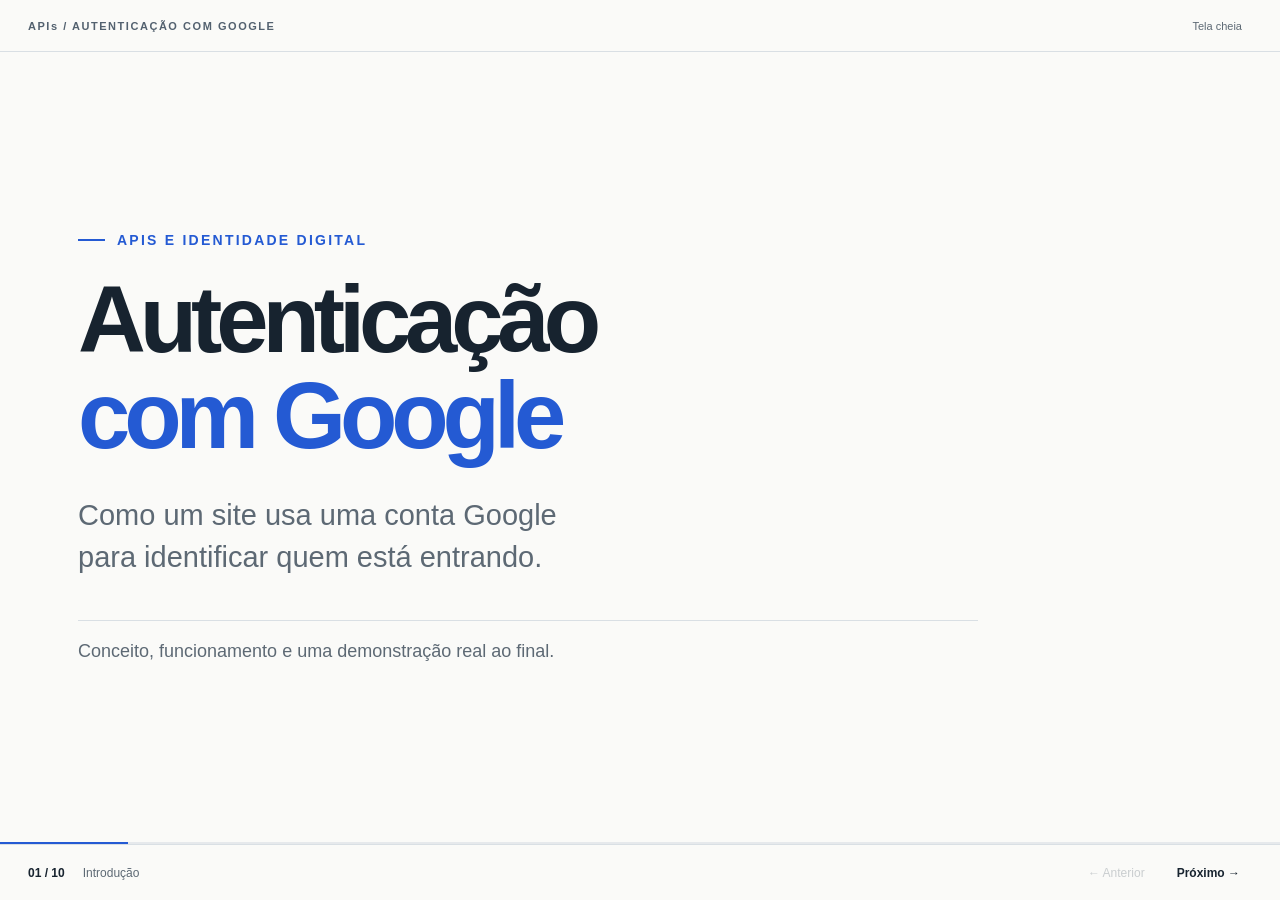
==== commit d2d9ed30: "Add files via upload" ====
--- a/index.html
+++ b/index.html
@@ -1,20 +1,180 @@
-<!doctype html><html lang="pt-BR"><head><meta charset="utf-8"><meta name="viewport" content="width=device-width,initial-scale=1"><meta name="theme-color" content="#f6f5ef"><meta name="referrer" content="strict-origin-when-cross-origin"><title>Por que entrar com Google? · Apresentação</title><link rel="stylesheet" href="style.css"><script src="script.js" defer></script></head><body><div class="presentation"><header class="toolbar"><a class="wordmark" href="#1">C<span>↗</span> <b>GOOGLE & A VIDA REAL</b></a><div><a class="demo-jump" href="#demo">Ir ao teste</a><a class="campus-shortcut" href="https://victormacedorodrigues.github.io/apresentacao-google-login/demo/" target="_blank" rel="noopener">Abrir Campus ↗</a><button id="fullBtn" type="button" title="Tela cheia (F)">Tela cheia ↗</button></div></header><div class="viewport"><main class="canvas" aria-label="Apresentação"><section class="slide cover active" data-title="Uma conta, muitas portas" aria-label="Slide 1: Uma conta, muitas portas"><div class="cover-copy"><p class="eyebrow">APIs NO DIA A DIA / LOGIN COM GOOGLE</p><h1>Uma conta.<br>Muitas <em>portas.</em></h1><p class="lead">Por que tantos sites deixam você<br>entrar com a conta Google?</p><p class="cover-foot">Uma explicação com situações reais e um portal de cursos para experimentar.</p></div><div class="cover-art"><span class="orbit orbit-one"></span><span class="orbit orbit-two"></span><div class="identity"><span class="avatar-demo">M</span><div><small>SUA CONTA GOOGLE</small><strong>Marina</strong></div><span class="check">✓</span></div><div class="destination d-one"><span>↗</span> Loja online</div><div class="destination d-two"><span>▶</span> Portal de cursos</div><div class="destination d-three"><span>◈</span> Aplicativo de viagens</div><p>Uma identidade reconhecida<br>em serviços diferentes.</p></div></section>
-<section class="slide " data-title="O que é uma API" aria-label="Slide 2: O que é uma API"><p class="eyebrow">01 / PRIMEIRO, A IDEIA</p><h2>Um site não precisa<br>fazer <em>tudo sozinho.</em></h2><p class="lead">API significa Interface de Programação de Aplicações: uma forma combinada de um sistema pedir algo a outro.</p><div class="bridge"><div><span class="icon">▤</span><h3>Aplicativo de entregas</h3><p>“Qual é o caminho<br>até este endereço?”</p></div><div class="bridge-arrow">pedido →<br><span>← resposta</span></div><div><span class="icon blue">↗</span><h3>Google Maps</h3><p>Fornece informações<br>para traçar uma rota.</p></div></div><p class="bottom-note">No login, a ideia é parecida: o site pede ajuda ao Google para identificar a conta de quem está entrando.</p></section>
-<section class="slide " data-title="Por que o site usa o Google" aria-label="Slide 3: Por que o site usa o Google"><p class="eyebrow">02 / TRÊS PROBLEMAS DIFERENTES</p><h2>Três motivos.<br><em>Três situações reais.</em></h2><div class="benefits"><article><span class="step">01</span><h3>Começar<br>sem tanta etapa</h3><p>Uma pessoa quer experimentar um curso. Usar a conta existente evita preencher um novo cadastro completo.</p><span class="tag">CADASTRO MAIS RÁPIDO</span></article><article><span class="step">02</span><h3>Reconhecer<br>quem voltou</h3><p>Uma aluna abre o site em outro computador. A mesma conta permite ao serviço localizar seu cadastro.</p><span class="tag">A MESMA CONTA EM OUTRO APARELHO</span></article><article><span class="step">03</span><h3>Deixar a senha<br>com o Google</h3><p>A equipe de uma loja não precisa criar uma senha própria para essa entrada. A recuperação da conta Google também fica com o Google.</p><span class="tag">A SENHA FICA COM O GOOGLE</span></article></div></section>
-<section class="slide " data-title="Exemplo: a primeira entrada" aria-label="Slide 4: Exemplo: a primeira entrada"><p class="eyebrow">03 / NA VIDA REAL: EXPERIMENTAR UM CURSO</p><h2>Marina quer aprender.<br><em>O cadastro atrapalha.</em></h2><div class="comparison"><article class="before"><span class="tag">COM UM NOVO CADASTRO</span><h3>Antes de começar…</h3><div class="fake-field">Nome completo</div><div class="fake-field">Endereço de e-mail</div><div class="fake-field">Criar senha · confirmar senha</div><p>Ela precisa parar para preencher dados e criar um acesso novo.</p></article><article class="after"><span class="tag">COM A CONTA GOOGLE</span><h3>Uma escolha conhecida.</h3><div class="google-example"><b>G</b> Entrar com Google</div><p>Ela escolhe uma conta e confirma o compartilhamento do perfil básico.</p><strong>Benefício: encurtar a primeira entrada.</strong></article></div><p class="bottom-note">O site ainda pode pedir informações específicas, como endereço de entrega ou dados de matrícula, quando necessário.</p></section>
-<section class="slide dark" data-title="Exemplo: voltar em outro aparelho" aria-label="Slide 5: Exemplo: voltar em outro aparelho"><p class="eyebrow">04 / NA VIDA REAL: CONTINUAR DEPOIS</p><h2>O aparelho mudou.<br><em>A pessoa é a mesma.</em></h2><div class="continuity"><div class="device"><span>▯</span><strong>Segunda-feira</strong><p>Marina entra pelo celular<br>e começa um curso.</p></div><div class="account-node"><span class="avatar-demo">M</span><strong>Mesma conta Google</strong><span class="dotted">──────────</span></div><div class="device"><span>▱</span><strong>Quarta-feira</strong><p>Ela entra pelo computador.<br>O site reconhece sua conta.</p></div></div><p class="highlight-note">Benefício: encontrar o cadastro certo, mesmo em outro aparelho.</p><p class="bottom-note">O Google identifica a conta. Quem salva cursos, pedidos ou progresso é o próprio site. Nosso exemplo mantém o progresso apenas neste navegador.</p></section>
-<section class="slide " data-title="Exemplo: quem cuida da senha" aria-label="Slide 6: Exemplo: quem cuida da senha"><p class="eyebrow">05 / NA VIDA REAL: CONSTRUIR UM SERVIÇO</p><h2>De quem é a tarefa<br>de cuidar <em>da senha?</em></h2><div class="responsibility"><article><span class="icon blue">G</span><h3>O Google cuida<br>da conta Google.</h3><p>A entrada, a senha e as verificações de segurança acontecem no ambiente do Google.</p></article><article><span class="icon">C</span><h3>O site cuida<br>do próprio serviço.</h3><p>Ele verifica a resposta recebida e decide quais cursos, pedidos ou recursos a pessoa pode acessar.</p></article></div><p class="highlight-note">Benefício para a equipe: integrar um serviço de identidade em vez de manter uma nova senha para esse acesso.</p><p class="bottom-note">Isso não torna o site automaticamente seguro. Proteger os dados e controlar o acesso continuam sendo responsabilidades da aplicação.</p></section>
-<section class="slide tech-slide " data-title="Ferramentas usadas no projeto" aria-label="Slide 7: Ferramentas usadas no projeto"><p class="eyebrow">06 / AS PEÇAS DA INTEGRAÇÃO</p><h2>Quais ferramentas<br><em>fazem isso funcionar?</em></h2><div class="tech-grid"><article><span class="tag">INTERFACE</span><h3>HTML, CSS e JavaScript</h3><p>HTML organiza a página; CSS define a aparência; JavaScript reage aos cliques, chama o Google e mostra o perfil.</p></article><article><span class="tag">LOGIN</span><h3>Google Identity Services</h3><p>GIS é o conjunto de ferramentas de identidade do Google. Sua biblioteca JavaScript, ou SDK, fornece o botão oficial e o retorno do login.</p></article><article><span class="tag">CONFIGURAÇÃO</span><h3>Google Cloud / Auth Platform</h3><p>É onde o responsável registra a aplicação, configura o consentimento, obtém o Client ID e autoriza os endereços do site.</p></article><article><span class="tag">PUBLICAÇÃO</span><h3>GitHub Pages</h3><p>Hospeda os arquivos do Campus. Um backend é um programa no servidor: em produção, ele precisa validar o login e proteger os dados.</p></article></div><p class="bottom-note">SDK é um kit de desenvolvimento: ferramentas prontas para integrar um serviço. O nosso site estático demonstra o perfil, sem um backend de autenticação.</p></section>
-<section class="slide tech-slide " data-title="Client ID, origem e callback" aria-label="Slide 8: Client ID, origem e callback"><p class="eyebrow">07 / COMO O SITE SE APRESENTA AO GOOGLE</p><h2>O Google precisa saber<br><em>qual site está pedindo.</em></h2><div class="tech-trio"><article><span class="tag">01 / IDENTIFICAÇÃO</span><h3>Client ID</h3><p>É o identificador público da aplicação. Pense no número de cadastro do Campus no Google. Ele não é uma senha nem um Client Secret.</p></article><article><span class="tag">02 / ENDEREÇO</span><h3>Origem autorizada</h3><p>É o endereço permitido para usar esse cliente. Neste projeto: https://victormacedorodrigues.github.io — sem o nome do repositório.</p></article><article><span class="tag">03 / RESPOSTA</span><h3>Callback</h3><p>É a função que recebe o resultado. No fluxo com popup, o Google entrega a credencial ao JavaScript; o site usa essa resposta para continuar.</p></article></div><p class="bottom-note">Exemplo: o Google reconhece “este pedido veio do Campus, no endereço cadastrado” e devolve o resultado ao ponto de recebimento configurado.</p></section>
-<section class="slide tech-slide " data-title="Autenticação, OAuth 2.0 e OpenID Connect" aria-label="Slide 9: Autenticação, OAuth 2.0 e OpenID Connect"><p class="eyebrow">08 / OS PADRÕES POR TRÁS DO LOGIN</p><h2>Identificar alguém e<br><em>dar permissão são coisas diferentes.</em></h2><div class="tech-pair"><article><span class="tag">AUTORIZAÇÃO / OAUTH 2.0</span><h3>O que o aplicativo pode fazer?</h3><p>OAuth 2.0 é um padrão para conceder acesso limitado. Exemplo: autorizar um aplicativo a consultar sua agenda, sem entregar a senha da conta.</p></article><article><span class="tag">AUTENTICAÇÃO / OPENID CONNECT</span><h3>Quem está entrando?</h3><p>OpenID Connect, ou OIDC, acrescenta identidade ao OAuth 2.0. O ID Token informa qual usuário foi autenticado. Exemplo: reconhecer Marina no portal.</p></article></div><p class="bottom-note">Google Identity Services oferece ferramentas para esses fluxos. No Campus, usamos o login; não pedimos acesso à agenda, ao Gmail ou ao Drive.</p></section>
-<section class="slide " data-title="O caminho depois do clique" aria-label="Slide 10: O caminho depois do clique"><p class="eyebrow">09 / O QUE ACONTECE NOS BASTIDORES</p><h2>Do clique<br><em>ao “olá, Marina”.</em></h2><div class="journey"><article><span class="step">1</span><h3>O site oferece<br>a entrada.</h3><p>Marina clica no botão oficial do Google.</p></article><article><span class="step">2</span><h3>O Google pergunta<br>qual conta usar.</h3><p>Ela escolhe sua conta e confirma a entrada.</p></article><article><span class="step">3</span><h3>O Google devolve<br>uma credencial.</h3><p>Um ID Token chega ao callback: a função que recebe o resultado do login.</p></article><article><span class="step">4</span><h3>O site verifica<br>e recebe a pessoa.</h3><p>Em produção, o servidor confere a credencial antes de liberar acesso.</p></article></div><p class="bottom-note">O site recebe uma credencial de identidade. Ele não recebe a senha da conta Google.</p></section>
-<section class="slide tech-slide " data-title="ID Token e Access Token" aria-label="Slide 11: ID Token e Access Token"><p class="eyebrow">10 / O RETORNO DO LOGIN</p><h2>ID Token:<br><em>a credencial de identidade.</em></h2><div class="tech-pair"><article><span class="tag">PARA O LOGIN</span><h3>ID Token</h3><p>Significa token de identificação. É uma mensagem assinada pelo Google com dados da conta e da validade. O site deve verificar essa credencial antes de confiar nela.</p></article><article><span class="tag">PARA ACESSAR UMA API</span><h3>Access Token</h3><p>É um token de acesso: permite chamar uma API dentro das permissões concedidas. Por exemplo, consultar a agenda após uma autorização específica.</p></article></div><div class="example-strip"><strong>No Campus</strong><p>O botão retorna um ID Token. Recebê-lo não concede acesso automático a outros dados da conta.</p></div><p class="bottom-note">O ID Token não é a senha Google e não é a sessão do Campus. A sessão da aplicação vem depois da validação no servidor.</p></section>
-<section class="slide tech-slide " data-title="JSON, JWT e JWS" aria-label="Slide 12: JSON, JWT e JWS"><p class="eyebrow">11 / O FORMATO E A PROTEÇÃO</p><h2>JWT e JWS:<br><em>nomes parecidos, papéis diferentes.</em></h2><div class="tech-pair"><article><span class="tag">JWT / JSON WEB TOKEN</span><h3>Organiza as informações</h3><p>JWT é um formato compacto para transportar declarações, chamadas claims. JSON (JavaScript Object Notation) organiza dados em campos e valores: por exemplo, um campo de nome com o valor Marina.</p></article><article><span class="tag">JWS / JSON WEB SIGNATURE</span><h3>Protege com assinatura</h3><p>JWS define como representar conteúdo protegido. No ID Token do Google, essa proteção usa uma assinatura digital para verificar a origem e detectar alterações.</p></article></div><div class="example-strip"><strong>A relação</strong><p>O ID Token do Google é um JWT assinado, representado como JWS compacto. JWT descreve as informações; JWS dá a estrutura assinada.</p></div><p class="bottom-note">Assinatura não é criptografia do conteúdo: o payload pode ser lido. Por isso, ler os dados não prova que o token é autêntico.</p></section>
-<section class="slide tech-slide " data-title="Header, payload e assinatura" aria-label="Slide 13: Header, payload e assinatura"><p class="eyebrow">12 / AS TRÊS PARTES DO TOKEN DO GOOGLE</p><h2>Cabeçalho, conteúdo<br><em>e assinatura.</em></h2><div class="token-ribbon" aria-label="Header, ponto, payload, ponto, assinatura"><span>HEADER</span><b>·</b><span>PAYLOAD</span><b>·</b><span>SIGNATURE</span></div><div class="tech-trio"><article><span class="tag">01 / CABEÇALHO</span><h3>Header</h3><p>Indica o algoritmo de assinatura e a chave utilizada. Algoritmo é o método de cálculo; a chave pública permite conferir a assinatura do Google.</p></article><article><span class="tag">02 / CONTEÚDO</span><h3>Payload</h3><p>Reúne as claims: informações sobre a conta, quem emitiu o token, para qual aplicação ele vale e quando expira.</p></article><article><span class="tag">03 / ASSINATURA</span><h3>Signature</h3><p>Permite detectar alterações e verificar a origem. Se alguém troca o nome ou a validade, a assinatura original deixa de corresponder.</p></article></div><p class="bottom-note">Na representação compacta do ID Token do Google, essas três partes são separadas por pontos. Isso é uma estrutura de dados, não uma senha.</p></section>
-<section class="slide tech-slide " data-title="Claims: sub, iss, aud e exp" aria-label="Slide 14: Claims: sub, iss, aud e exp"><p class="eyebrow">13 / COMO LER AS INFORMAÇÕES</p><h2>Cada campo responde<br><em>a uma pergunta.</em></h2><div class="claim-table"><div><strong>sub <span>subject</span></strong><p><b>Qual conta?</b> Identificador único e estável da conta Google; o site o usa para reconhecer a mesma pessoa.</p></div><div><strong>iss <span>issuer</span></strong><p><b>Quem emitiu?</b> Identifica o emissor da credencial. Neste login, deve ser o Google.</p></div><div><strong>aud <span>audience</span></strong><p><b>Para qual aplicação?</b> Deve corresponder ao Client ID esperado pelo site.</p></div><div><strong>exp <span>expiration</span></strong><p><b>Até quando vale?</b> Define o momento de expiração; uma credencial vencida deve ser rejeitada.</p></div></div><p class="bottom-note">Nome, e-mail e foto servem para o perfil. O sub serve como identificador da conta: o e-mail pode mudar sem a pessoa virar outro usuário.</p></section>
-<section class="slide " data-title="O que o site recebe" aria-label="Slide 15: O que o site recebe"><p class="eyebrow">14 / IDENTIDADE NÃO É ACESSO A TUDO</p><h2>Entrar com Google<br><em>não abre a sua vida.</em></h2><div class="permissions"><article class="allowed"><span class="tag">PERFIL BÁSICO</span><h3>Quem está entrando</h3><ul><li>Nome e foto, quando disponíveis</li><li>Endereço de e-mail</li><li>Identificador da conta</li></ul><p>Exemplo: mostrar “Olá, Marina” e localizar seu cadastro.</p></article><article><span class="tag">OUTRAS PERMISSÕES</span><h3>Outros dados exigem<br>outro pedido.</h3><p>Ler arquivos do Drive ou acessar recursos do Gmail exige uma autorização específica.</p><strong>O login sozinho não concede esse acesso.</strong></article></div><p class="bottom-note">Exemplo: entrar num curso com Google não dá ao portal permissão automática para ler seus e-mails.</p></section>
-<section class="slide dark" data-title="Por que validar a resposta" aria-label="Slide 16: Por que validar a resposta"><p class="eyebrow">15 / UMA ANALOGIA SIMPLES</p><h2>Um crachá precisa<br><em>ser conferido.</em></h2><div class="badge-story"><div class="id-card"><span class="tag">CREDENCIAL DIGITAL</span><span class="avatar-demo">M</span><h3>Marina</h3><p>Emitida pelo Google<br>Destinada a este site<br>Válida por um período</p><span class="stamp">IDENTIDADE</span></div><div><p class="lead">Ler o nome num crachá<br>não prova que ele é verdadeiro.</p><ul class="check-list"><li>Veio mesmo do Google?</li><li>Foi emitido para este site?</li><li>Ainda está dentro da validade?</li></ul><p class="bottom-note">Em um serviço real, o servidor faz essas verificações e cria a sessão de acesso. Nosso exemplo exibe o perfil no navegador, sem proteger dados privados.</p></div></div></section>
-<section class="slide tech-slide " data-title="Como o servidor valida o ID Token" aria-label="Slide 17: Como o servidor valida o ID Token"><p class="eyebrow">16 / A CONFERÊNCIA DE SEGURANÇA</p><h2>Decodificar é ler.<br><em>Validar é conferir.</em></h2><div class="validation-list"><div><span>1</span><p><strong>Assinatura:</strong> o servidor usa as chaves públicas do Google para verificar origem e integridade.</p></div><div><span>2</span><p><strong>Emissor e audiência:</strong> confere iss e aud para aceitar uma credencial do Google destinada a este site.</p></div><div><span>3</span><p><strong>Validade:</strong> confere exp para não aceitar um token expirado.</p></div><div><span>4</span><p><strong>Conta local:</strong> só depois da validação associa o sub ao usuário e decide o acesso.</p></div></div><p class="bottom-note">Em produção, use uma biblioteca adequada de verificação. No Campus, o navegador lê o perfil e confere alguns campos; não valida a assinatura nem protege conteúdo privado.</p></section>
-<section class="slide tech-slide " data-title="Sessão e permissões do site" aria-label="Slide 18: Sessão e permissões do site"><p class="eyebrow">17 / O QUE ACONTECE DEPOIS DA VALIDAÇÃO</p><h2>O token confirma a entrada.<br><em>A sessão mantém o acesso.</em></h2><div class="tech-trio"><article><span class="tag">01 / IDENTIDADE</span><h3>Reconhecer Marina</h3><p>Após validar o ID Token, o servidor encontra ou cria a conta local associada ao identificador da conta Google.</p></article><article><span class="tag">02 / SESSÃO</span><h3>Lembrar da entrada</h3><p>O site cria sua própria sessão. Ela permite reconhecer Marina nas próximas solicitações, normalmente usando um cookie seguro.</p></article><article><span class="tag">03 / PERMISSÕES</span><h3>Liberar o que é dela</h3><p>O servidor verifica o que essa conta pode acessar. Entrar não significa ter permissão para abrir qualquer curso ou pedido.</p></article></div><p class="bottom-note">Exemplo: Marina pode entrar no portal, mas um curso comprado por outra pessoa continua restrito. Ao sair, o site deve encerrar sua própria sessão.</p></section>
-<section class="slide tech-slide " data-title="Referências oficiais" aria-label="Slide 19: Referências oficiais"><p class="eyebrow">18 / PARA CONSULTAR DEPOIS</p><h2>Conceitos apoiados<br><em>nas fontes oficiais.</em></h2><div class="source-grid"><a href="https://developers.google.com/identity/gsi/web/guides/overview" target="_blank" rel="noopener"><strong>Google Identity Services ↗</strong><span>Visão geral do login e da biblioteca oficial.</span></a><a href="https://developers.google.com/identity/gsi/web/reference/js-reference" target="_blank" rel="noopener"><strong>API JavaScript do Google ↗</strong><span>Client ID, callback e retorno da credencial.</span></a><a href="https://openid.net/specs/openid-connect-core-1_0.html#IDToken" target="_blank" rel="noopener"><strong>OpenID Connect ↗</strong><span>Autenticação e ID Token.</span></a><a href="https://www.rfc-editor.org/rfc/rfc7519" target="_blank" rel="noopener"><strong>JWT · RFC 7519 ↗</strong><span>Formato e informações transportadas.</span></a><a href="https://www.rfc-editor.org/rfc/rfc7515" target="_blank" rel="noopener"><strong>JWS · RFC 7515 ↗</strong><span>Estrutura de conteúdo assinado.</span></a><a href="https://developers.google.com/identity/gsi/web/guides/verify-google-id-token" target="_blank" rel="noopener"><strong>Validação no servidor ↗</strong><span>Assinatura, emissor, audiência e expiração.</span></a></div></section>
-<section id="demo" class="slide final-slide" data-title="Teste no portal Campus" aria-label="Slide 20: Teste no portal Campus"><p class="eyebrow">19 / AGORA, NA PRÁTICA</p><h2>Um portal de cursos.<br><em>Uma entrada com Google.</em></h2><div class="demo-layout"><div><p class="lead">Conheça o Campus: navegue pelo catálogo, abra uma aula e entre com sua conta para ver o perfil.</p><a class="launch" href="https://victormacedorodrigues.github.io/apresentacao-google-login/demo/" target="_blank" rel="noopener">ABRIR SITE E TESTAR LOGIN <span>↗</span></a><p class="small">Clique no botão acima: o Campus abre em outra aba. Lá, clique em Entrar para usar o Google. Você pode voltar a esta aba para continuar a apresentação.</p></div><div class="site-preview"><div class="preview-nav"><strong>campus<span>↗</span></strong><span>Cursos · Minha área</span></div><span class="tag">APRENDA NO SEU RITMO</span><h3>Ideias novas.<br>Próximos passos.</h3><div class="preview-courses"><div>◉<span>Fotografia</span></div><div>↗<span>Carreira</span></div><div>◈<span>Finanças</span></div></div></div></div><p class="bottom-note">Sem perfil fictício ou entrada offline. É um projeto acadêmico com aulas ilustrativas; não realiza matrículas nem cobranças.</p></section></main></div><div class="progress" aria-hidden="true"><div id="progressValue"></div></div><footer class="footer"><div><strong id="slideCount">01 / 20</strong><span id="slideTitle">Uma conta, muitas portas</span></div><nav aria-label="Navegação dos slides"><button id="prevBtn" type="button">← Anterior</button><button id="nextBtn" type="button">Próximo →</button></nav></footer></div><div id="blackout" hidden>Apresentação em pausa · B para voltar</div></body></html>+<!doctype html>
+<html lang="pt-BR">
+<head>
+<meta charset="utf-8">
+<meta name="viewport" content="width=device-width, initial-scale=1">
+<meta name="referrer" content="strict-origin-when-cross-origin">
+<meta name="theme-color" content="#fafaf8">
+<title>Autenticação com Google · Apresentação</title>
+<style>
+:root{color-scheme:light;--paper:#fafaf8;--ink:#17232f;--muted:#5d6974;--blue:#245ad3;--line:#d9dfe4;--soft:#eef2f9;--scale:1}
+*,*::before,*::after{box-sizing:border-box}html,body{height:100%;margin:0;overflow:hidden}body{background:var(--paper);color:var(--ink);font-family:'Segoe UI',Arial,sans-serif;-webkit-font-smoothing:antialiased}button,a{font:inherit}button{cursor:pointer}button:disabled{opacity:.3;cursor:default}button:focus-visible,a:focus-visible{outline:3px solid #e3a142;outline-offset:5px}a{color:var(--blue)}[hidden]{display:none!important}
+.presentation{display:flex;flex-direction:column;height:100dvh}.toolbar,.footer{display:flex;justify-content:space-between;align-items:center;gap:14px;padding:0 28px;flex-shrink:0}.toolbar{height:52px;border-bottom:1px solid var(--line)}.wordmark{font-size:11px;font-weight:750;letter-spacing:.14em;color:#53616f}.tools{display:flex;gap:6px}.tool{font-size:11px;padding:7px 10px;border:0;color:var(--muted);background:transparent;border-radius:4px}.tool:hover{background:#e9edf2;color:var(--ink)}.viewport{flex:1;min-height:0;position:relative;overflow:hidden}.canvas{width:1280px;height:650px;position:absolute;left:50%;top:50%;transform:translate(-50%,-50%) scale(var(--scale));transform-origin:center}.slide{position:absolute;inset:0;padding:44px 78px;display:flex;flex-direction:column;justify-content:center;opacity:0;visibility:hidden;pointer-events:none;transition:opacity .18s ease,visibility .18s}.slide.active{opacity:1;visibility:visible;pointer-events:auto}.eyebrow{font-size:14px;letter-spacing:.16em;text-transform:uppercase;font-weight:750;color:var(--blue);margin:0 0 24px}.eyebrow::before{content:'';display:inline-block;width:27px;height:2px;background:var(--blue);margin:0 12px 4px 0}
+h1,h2,h3,p{margin-top:0}h1{font-size:94px;font-weight:700;line-height:1.02;letter-spacing:-.065em;margin-bottom:30px}h2{font-size:57px;font-weight:700;line-height:1.09;letter-spacing:-.045em;margin-bottom:23px}h3{font-size:29px;font-weight:650;line-height:1.22;letter-spacing:-.025em;margin-bottom:12px}.accent{color:var(--blue)}.lead{font-size:27px;color:var(--muted);line-height:1.45;max-width:1020px;margin-bottom:0}.cover .lead{max-width:890px;font-size:29px}.cover-label{margin:42px 0 0;padding-top:20px;border-top:1px solid var(--line);max-width:900px;font-size:18px;color:var(--muted)}.definition{font-size:37px;line-height:1.35;max-width:1000px;letter-spacing:-.025em;margin:3px 0 0}.two-col{display:grid;grid-template-columns:1fr 1fr;gap:64px;margin-top:40px}.two-col>div{border-top:1px solid var(--line);padding-top:23px}.two-col p{color:var(--muted);font-size:25px;line-height:1.45;margin:0}.term{display:block;color:var(--blue);font-size:16px;font-weight:750;letter-spacing:.03em;margin-bottom:15px}.takeaway{font-size:23px;line-height:1.45;margin:32px 0 0;padding-top:22px;border-top:1px solid var(--line);color:var(--muted)}.takeaway strong{color:var(--ink);font-weight:650}.api-example{margin-top:50px;display:grid;grid-template-columns:1fr 190px 1fr;align-items:center;gap:38px}.api-end{padding:25px 0;border-top:1px solid var(--line)}.api-end strong{display:block;font-size:32px;letter-spacing:-.03em;margin-bottom:12px}.api-end p{font-size:24px;line-height:1.4;color:var(--muted);margin:0}.exchange{display:grid;gap:17px;color:var(--blue);font-size:16px;text-align:center}.exchange span{display:flex;align-items:center;justify-content:space-between;gap:15px}.exchange b{font-size:28px;font-weight:400}.rows{margin-top:34px}.row{display:grid;grid-template-columns:290px 1fr;gap:45px;padding:22px 0;border-top:1px solid var(--line);font-size:25px;line-height:1.35}.row strong{font-weight:650}.row p{color:var(--muted);margin:0}.process{display:grid;grid-template-columns:repeat(4,1fr);gap:30px;margin-top:42px}.process>div{border-top:1px solid var(--line);padding-top:18px}.number{display:block;font-size:17px;color:var(--blue);font-variant-numeric:tabular-nums;margin-bottom:20px;font-weight:700}.process h3{font-size:27px}.process p{font-size:23px;color:var(--muted);line-height:1.4;margin:0}.token-layout{display:grid;grid-template-columns:1fr 1fr;gap:56px;margin-top:35px}.token-layout>div{padding-top:22px;border-top:1px solid var(--line)}.token-layout p{font-size:24px;line-height:1.4;color:var(--muted)}.token-structure{font:26px/1.4 Consolas,monospace;letter-spacing:-.02em;margin:25px 0;color:var(--blue)}.token-structure span{color:#7c8792}.code-label{font-size:14px;color:var(--muted);letter-spacing:.12em;margin-bottom:15px;font-weight:700}.code{font:21px/1.65 Consolas,monospace;white-space:pre-wrap;margin:0;color:#294c7a}.tiny{font-size:16px;line-height:1.5;color:var(--muted);margin:18px 0 0}.source{display:inline-block;font-size:15px;text-decoration:none;border-bottom:1px solid #b8c8e4;margin-top:25px;align-self:flex-start;padding-bottom:3px}.security-list{list-style:none;padding:0;margin:32px 0 0}.security-list li{display:grid;grid-template-columns:45px 1fr;gap:15px;align-items:baseline;border-top:1px solid var(--line);padding:21px 0;font-size:26px;line-height:1.35}.security-list span{color:var(--blue);font-size:17px;font-weight:700}.security-list strong{font-weight:650}.demo-grid{display:grid;grid-template-columns:.95fr 1.05fr;gap:70px;margin-top:38px;align-items:start}.demo-instructions{font-size:25px;line-height:1.45;color:var(--muted);max-width:440px;margin:0}.demo-instructions strong{font-weight:650;color:var(--ink)}.demo-sequence{list-style:none;padding:0;margin:25px 0 0}.demo-sequence li{font-size:21px;color:var(--muted);line-height:1.45;margin-top:13px}.demo-sequence span{display:inline-block;width:30px;color:var(--blue);font-variant-numeric:tabular-nums}.login-area{border-top:2px solid var(--ink);padding-top:24px;min-height:290px}.login-area h3{font-size:28px;margin-bottom:14px}.login-caption{font-size:20px;color:var(--muted);line-height:1.45;margin:0 0 25px;max-width:450px}#googleButton{min-height:46px;max-width:100%;font-size:18px;color:var(--muted);line-height:1.4}#loginStatus{font-size:17px;line-height:1.45;color:var(--muted);margin:17px 0 0}.retry,.clear{font-size:17px;border:1px solid #b5c2d6;background:transparent;color:var(--blue);padding:9px 14px;border-radius:4px;margin-top:17px}.retry:hover,.clear:hover{background:var(--soft)}.profile-head{display:flex;gap:17px;align-items:center;margin-bottom:20px}.avatar{width:58px;height:58px;border-radius:50%;background:var(--soft);display:grid;place-items:center;color:var(--blue);overflow:hidden;font-size:23px;font-weight:700;flex-shrink:0}.avatar img{width:100%;height:100%;object-fit:cover}.profile-head h3{font-size:27px;margin:0}.result-label{font-size:15px;color:var(--blue);margin:0 0 7px;font-weight:650}.profile-data{margin:0}.profile-data>div{border-top:1px solid var(--line);padding:16px 0;display:grid;grid-template-columns:80px 1fr;gap:20px;font-size:21px}.profile-data dt{color:var(--muted)}.profile-data dd{margin:0;font-weight:650;overflow-wrap:anywhere}.demo-note{font-size:17px;line-height:1.45;color:var(--muted);border-top:1px solid var(--line);padding-top:18px;margin:30px 0 0}
+.footer{height:56px;border-top:1px solid var(--line)}.position{display:flex;align-items:center;gap:18px;font-size:12px;color:var(--muted)}#slideCount{color:var(--ink);font-variant-numeric:tabular-nums;font-weight:700}.nav{display:flex;gap:8px}.nav button{background:transparent;border:0;padding:9px 12px;font-size:12px;color:var(--muted)}.nav button:last-child{color:var(--ink);font-weight:650}.progress{height:2px;flex:0 0 2px;background:#e6e9ec}.progress>div{height:100%;width:10%;background:var(--blue);transition:width .2s}#blackout{position:fixed;inset:0;background:#000;z-index:100;display:grid;align-items:end;justify-content:center;padding:20px;color:#777;font-size:11px;cursor:pointer}
+@media(max-width:800px){#slideTitle{display:none}.toolbar,.footer{padding:0 14px}}@media(max-width:450px){.wordmark{font-size:9px;letter-spacing:.06em}.tools{gap:1px}.tool{font-size:10px;padding:7px}.position{gap:8px}.nav button{padding:9px;font-size:11px}}@media(prefers-reduced-motion:reduce){*,*::before,*::after{transition:none!important;animation:none!important}}
+@page{size:1280px 720px;margin:0}@media print{html,body{height:auto;overflow:visible;print-color-adjust:exact;-webkit-print-color-adjust:exact}.presentation,.viewport{display:block;height:auto;overflow:visible}.toolbar,.footer,.progress,#blackout{display:none!important}.canvas{position:static;transform:none;width:1280px;height:auto}.slide{position:relative;width:1280px;height:720px;opacity:1!important;visibility:visible!important;break-after:page;break-inside:avoid}.slide:last-child{break-after:auto}}
+.api-full{font-size:21px;color:var(--muted);margin:17px 0 0}.api-full strong{font-weight:650}.api-example{margin-top:28px}.jwt-parts{display:grid;grid-template-columns:repeat(3,1fr);gap:45px;margin-top:35px}.jwt-parts>div{border-top:1px solid var(--line);padding-top:18px}.jwt-parts .number{margin-bottom:14px}.jwt-parts h3{margin-bottom:6px}.translation{font-size:20px;color:var(--blue);display:block;margin-bottom:18px}.jwt-parts p{font-size:25px;line-height:1.4;color:var(--muted);margin:0}.validation-rows{margin-top:28px}.validation-rows>div{display:grid;grid-template-columns:280px 1fr;gap:35px;border-top:1px solid var(--line);padding:15px 0;font-size:23px;line-height:1.35}.validation-rows strong{font-weight:650}.validation-rows p{color:var(--muted);margin:0}.session-note{font-size:21px;line-height:1.45;color:var(--muted);border-top:1px solid var(--line);padding-top:18px;margin:15px 0 0}.validation .source{margin-top:17px}.validation h2{font-size:53px}.validation .lead{font-size:24px}
+</style>
+</head>
+<body>
+<div class="presentation">
+  <header class="toolbar"><span class="wordmark">APIs / AUTENTICAÇÃO COM GOOGLE</span><nav class="tools" aria-label="Ferramentas da apresentação"><button class="tool" id="fullBtn" title="Tela cheia (F)" type="button">Tela cheia</button></nav></header>
+  <div class="viewport"><main class="canvas" id="canvas" aria-label="Apresentação">
+    <section class="slide cover active" data-title="Introdução" aria-label="Slide 1: Introdução">
+      <p class="eyebrow">APIs e identidade digital</p>
+      <h1>Autenticação<br><span class="accent">com Google</span></h1>
+      <p class="lead">Como um site usa uma conta Google<br>para identificar quem está entrando.</p>
+      <p class="cover-label">Conceito, funcionamento e uma demonstração real ao final.</p>
+    </section>
+    <section class="slide" data-title="O que é uma API" aria-label="Slide 2: O que é uma API">
+      <p class="eyebrow">O conceito</p><h2>O que é uma <span class="accent">API?</span></h2>
+      <p class="definition">Uma interface que define como<br>dois sistemas se comunicam.</p><p class="api-full">API = <strong>Interface de Programação de Aplicações</strong>.</p>
+      <div class="api-example"><div class="api-end"><strong>Site</strong><p>Solicita uma função<br>ou uma informação.</p></div><div class="exchange" aria-label="Requisição e resposta"><span>Pedido <b aria-hidden="true">→</b></span><span><b aria-hidden="true">←</b> Resposta</span></div><div class="api-end"><strong>Serviço externo</strong><p>Processa a solicitação<br>e devolve uma resposta.</p></div></div>
+      <p class="takeaway">Requisição é o pedido enviado. Resposta é o retorno do serviço.</p>
+    </section>
+    <section class="slide" data-title="Autenticação e autorização" aria-label="Slide 3: Autenticação e autorização">
+      <p class="eyebrow">Uma distinção importante</p><h2>Identidade e <span class="accent">permissões</span></h2>
+      <div class="two-col"><div><span class="term">AUTENTICAÇÃO</span><h3>Quem é você?</h3><p>Confirma a identidade<br>da pessoa que está entrando.</p></div><div><span class="term">AUTORIZAÇÃO</span><h3>O que você pode acessar?</h3><p>Define quais dados e ações<br>ficam disponíveis para essa pessoa.</p></div></div>
+      <p class="takeaway"><strong>OAuth 2.0:</strong> padrão para conceder acesso limitado a outro sistema.<br><strong>OpenID Connect (OIDC):</strong> padrão que acrescenta a identificação do usuário ao OAuth 2.0.</p>
+    </section>
+    <section class="slide" data-title="Login com Google" aria-label="Slide 4: Login com Google">
+      <p class="eyebrow">O serviço</p><h2>Google <span class="accent">Identity Services</span></h2>
+      <p class="lead">Conjunto de ferramentas do Google para adicionar login ao site.</p>
+      <div class="rows"><div class="row"><strong>Conta existente</strong><p>A pessoa usa a própria conta Google.</p></div><div class="row"><strong>Senha no Google</strong><p>O site não recebe a senha dessa conta.</p></div><div class="row"><strong>Perfil básico</strong><p>O site pode receber nome, e-mail e foto.</p></div></div>
+      <p class="takeaway">Esse login, por si só, não concede acesso ao Gmail ou ao Drive.</p>
+    </section>
+    <section class="slide" data-title="Como funciona" aria-label="Slide 5: Como funciona">
+      <p class="eyebrow">O processo</p><h2>O que acontece <span class="accent">após o clique?</span></h2>
+      <div class="process"><div><span class="number">01</span><h3>Botão</h3><p>O site inicia o login pelo componente oficial.</p></div><div><span class="number">02</span><h3>Conta Google</h3><p>A pessoa escolhe uma conta e confirma sua identidade.</p></div><div><span class="number">03</span><h3>Credencial</h3><p>O Google retorna um ID Token: uma credencial digital de identidade.</p></div><div><span class="number">04</span><h3>Validação</h3><p>Em produção, o servidor verifica a credencial antes de liberar o acesso.</p></div></div>
+      <p class="takeaway">A aplicação controla o acesso depois de validar a identidade.</p>
+    </section>
+    <section class="slide" data-title="ID Token e JWT" aria-label="Slide 6: ID Token e JWT">
+      <p class="eyebrow">As credenciais</p><h2><span class="accent">ID Token</span> e JWT</h2>
+      <div class="two-col"><div><span class="term">ID TOKEN · TOKEN DE IDENTIFICAÇÃO</span><h3>O que o Google entrega</h3><p>Uma credencial digital que contém informações sobre a pessoa que entrou.</p></div><div><span class="term">JWT · JSON WEB TOKEN</span><h3>O formato da credencial</h3><p>Um formato de token que transporta dados. No login do Google, inclui uma assinatura digital.</p></div></div>
+      <p class="takeaway"><strong>JSON</strong> é um formato de texto que organiza informações em campos e valores.<br>Exemplo: <code>"name": "Ana"</code> relaciona o campo nome ao valor Ana.</p>
+      <a class="source" href="https://www.rfc-editor.org/rfc/rfc7519.html" target="_blank" rel="noopener noreferrer">Fonte: padrão JWT (RFC 7519)</a>
+    </section>
+    <section class="slide" data-title="Partes do JWT" aria-label="Slide 7: Partes do JWT">
+      <p class="eyebrow">A estrutura</p><h2>As três partes <span class="accent">do JWT</span></h2>
+      <p class="lead">No ID Token do Google, as partes são separadas por pontos.</p>
+      <div class="jwt-parts"><div><span class="number">01</span><h3>Header</h3><span class="translation">Cabeçalho</span><p>Indica o algoritmo usado para assinar o token.</p></div><div><span class="number">02</span><h3>Payload</h3><span class="translation">Conteúdo</span><p>Reúne os dados da identidade e da validade do token.</p></div><div><span class="number">03</span><h3>Signature</h3><span class="translation">Assinatura digital</span><p>Permite verificar a origem e se os dados foram alterados.</p></div></div>
+      <p class="takeaway"><strong>Algoritmo</strong> é o método de cálculo usado na assinatura digital.</p>
+    </section>
+    <section class="slide" data-title="O que significa sub" aria-label="Slide 8: O que significa sub">
+      <p class="eyebrow">Os campos</p><h2>O que significa <span class="accent">sub?</span></h2>
+      <p class="lead"><strong>sub</strong> vem de <em>subject</em> e identifica a conta à qual o token se refere.</p>
+      <div class="token-layout"><div><h3>Identificador da conta</h3><p>No Google, é um identificador único e estável para aquela conta.</p><p>O sistema usa esse valor para reconhecer a mesma pessoa, mesmo que o e-mail mude.</p></div><div><div class="code-label">EXEMPLO FICTÍCIO DE DADOS</div><pre class="code">{
+  "name": "Ana Exemplo",
+  "email": "ana@example.com",
+  "sub": "1234567890"
+}</pre><p class="tiny"><strong>name</strong> = nome · <strong>email</strong> = endereço de e-mail<br><strong>sub</strong> = identificador da conta</p></div></div>
+    </section>
+    <section class="slide validation" data-title="Como o servidor valida" aria-label="Slide 9: Como o servidor valida">
+      <p class="eyebrow">Segurança</p><h2>Como o servidor <span class="accent">valida o token</span></h2>
+      <p class="lead">O servidor é o sistema que verifica a credencial e protege os dados do site.</p>
+      <div class="validation-rows"><div><strong>Assinatura</strong><p>Confirma a origem e a integridade dos dados.</p></div><div><strong>Emissor · <code>iss</code></strong><p>Quem emitiu a credencial. Neste caso, o Google.</p></div><div><strong>Audiência · <code>aud</code></strong><p>Para qual site ou aplicativo o token foi emitido.</p></div><div><strong>Expiração · <code>exp</code></strong><p>Até quando a credencial pode ser aceita.</p></div></div>
+      <p class="session-note">Após a validação, a <strong>sessão</strong> mantém o usuário identificado entre solicitações ao site. As <strong>permissões</strong> definem o que ele pode acessar.</p>
+      <a class="source" href="https://developers.google.com/identity/gsi/web/guides/verify-google-id-token" target="_blank" rel="noopener noreferrer">Fonte: documentação oficial do Google</a>
+    </section>
+    <section class="slide" id="demoSlide" data-title="Demonstração real" aria-label="Slide 10: Demonstração real">
+      <p class="eyebrow">Demonstração final</p><h2>Login com Google <span class="accent">na prática</span></h2>
+      <div class="demo-grid"><div><p class="demo-instructions">Um exemplo simples para observar<br>o retorno da <strong>identidade Google</strong>.</p><ol class="demo-sequence"><li><span>1.</span> Clicar no botão oficial.</li><li><span>2.</span> Escolher uma conta Google.</li><li><span>3.</span> Ver o nome e o e-mail recebidos.</li></ol></div><div class="login-area"><div id="loginPrompt"><h3>Teste com sua conta</h3><p class="login-caption">O Google conduz a autenticação.<br>A apresentação exibe o perfil retornado.</p><div id="googleButton" aria-label="Login oficial com Google">O botão será carregado nesta tela.</div><p id="loginStatus" role="status" aria-live="polite"></p><button class="retry" id="retryBtn" type="button" hidden>Tentar carregar novamente</button></div><div id="profileResult" hidden aria-live="polite"><div class="profile-head"><div class="avatar"><span id="profileInitials"></span><img id="profilePhoto" alt="Foto do perfil Google" referrerpolicy="no-referrer" hidden></div><div><p class="result-label">Credencial recebida do Google</p><h3>Dados retornados</h3></div></div><dl class="profile-data"><div><dt>Nome</dt><dd id="profileName"></dd></div><div><dt>E-mail</dt><dd id="profileEmail"></dd></div></dl><button class="clear" id="clearProfile" type="button">Limpar dados e repetir</button></div></div></div>
+      <p class="demo-note">Exemplo didático: exibe o perfil no navegador, sem validar a assinatura ou criar uma sessão no servidor.</p>
+    </section>
+  </main></div>
+  <div class="progress" aria-hidden="true"><div id="progressValue"></div></div>
+  <footer class="footer"><div class="position"><strong id="slideCount">01 / 10</strong><span id="slideTitle">Introdução</span></div><nav class="nav" aria-label="Navegação dos slides"><button id="prevBtn" type="button">← Anterior</button><button id="nextBtn" type="button">Próximo →</button></nav></footer>
+</div>
+<div id="blackout" hidden>Apresentação em pausa · B para voltar</div>
+<script>
+(()=>{
+'use strict';
+// Client ID público, preservado da apresentação original. Nenhum Client Secret é necessário neste HTML.
+const CLIENT_ID='94457593553-5bet35ekjces255rl0kaesu289ev8h9h.apps.googleusercontent.com';
+const $=id=>document.getElementById(id),slides=[...document.querySelectorAll('.slide')];
+const demoIndex=slides.length-1;
+let current=0,sdkState='idle',sdkScript=null,sdkTimeout=null,initialized=false,rendered=false,hasProfile=false,photoGeneration=0;
+function fit(){const r=document.querySelector('.viewport').getBoundingClientRect();document.documentElement.style.setProperty('--scale',Math.min(r.width/1280,r.height/650));}
+window.addEventListener('resize',fit);fit();
+function render(){
+  slides.forEach((s,i)=>{const active=i===current;s.classList.toggle('active',active);s.inert=!active;s.setAttribute('aria-hidden',String(!active));});
+  $('slideCount').textContent=String(current+1).padStart(2,'0')+' / '+String(slides.length).padStart(2,'0');
+  $('slideTitle').textContent=slides[current].dataset.title;
+  $('prevBtn').disabled=current===0;$('nextBtn').textContent=current===demoIndex?'Voltar ao início ↺':'Próximo →';
+  $('progressValue').style.width=(current+1)/slides.length*100+'%';
+  history.replaceState(null,'','#'+(current+1));
+  if(current===demoIndex)loadSdk();
+}
+function go(index){current=(index+slides.length)%slides.length;render();}
+$('prevBtn').onclick=()=>{if(current>0)go(current-1);};$('nextBtn').onclick=()=>go(current+1);
+$('fullBtn').onclick=()=>{if(document.fullscreenElement)document.exitFullscreen?.().catch(()=>{});else document.documentElement.requestFullscreen?.().catch(()=>{});};
+$('blackout').onclick=()=>{$('blackout').hidden=true;};
+document.addEventListener('keydown',e=>{
+  const el=document.activeElement;if(e.ctrlKey||e.altKey||e.metaKey||el?.isContentEditable||['INPUT','TEXTAREA','SELECT'].includes(el?.tagName))return;
+  const key=e.key.toLowerCase();if(key==='b'){e.preventDefault();$('blackout').hidden=!$('blackout').hidden;return;}
+  if(!$('blackout').hidden){if(key==='escape')$('blackout').hidden=true;return;}
+  if(key==='arrowright'||key==='pagedown'){e.preventDefault();go(current+1);}
+  else if(key==='arrowleft'||key==='pageup'){e.preventDefault();if(current>0)go(current-1);}
+  else if(key==='home'){e.preventDefault();go(0);}else if(key==='end'){e.preventDefault();go(demoIndex);}
+  else if(key===' '&&!['BUTTON','A'].includes(el?.tagName)){e.preventDefault();go(current+1);}
+  else if(key==='f'){$('fullBtn').click();}
+});
+const start=Number(location.hash.slice(1));if(Number.isInteger(start)&&start>=1&&start<=slides.length)current=start-1;
+window.addEventListener('hashchange',()=>{const n=Number(location.hash.slice(1));if(Number.isInteger(n)&&n>=1&&n<=slides.length)go(n-1);});
+function status(text){$('loginStatus').textContent=text;}
+function sdkError(){if(sdkState==='ready')return;sdkState='error';clearTimeout(sdkTimeout);$('googleButton').textContent='O botão do Google não carregou.';status('Verifique a conexão e tente novamente.');$('retryBtn').hidden=false;}
+function loadSdk(){
+  if(hasProfile)return;
+  if(location.protocol==='file:'){$('googleButton').textContent='Abra a versão online para entrar com Google.';status('O login funciona no endereço HTTPS publicado da apresentação.');return;}
+  if(sdkState==='ready'){renderGoogleButton();return;}if(sdkState==='loading')return;
+  if(window.google?.accounts?.id){sdkState='ready';renderGoogleButton();return;}
+  sdkState='loading';$('retryBtn').hidden=true;$('googleButton').textContent='Carregando botão do Google…';status('');
+  sdkScript?.remove();sdkScript=document.createElement('script');sdkScript.src='https://accounts.google.com/gsi/client?hl=pt-BR';sdkScript.async=true;
+  sdkScript.onload=()=>{clearTimeout(sdkTimeout);if(!window.google?.accounts?.id){sdkError();return;}sdkState='ready';if(current===demoIndex)renderGoogleButton();};
+  sdkScript.onerror=sdkError;document.head.append(sdkScript);sdkTimeout=setTimeout(sdkError,16000);
+}
+function renderGoogleButton(){
+  if(current!==demoIndex||hasProfile||rendered)return;
+  try{
+    if(!initialized){google.accounts.id.initialize({client_id:CLIENT_ID,callback:receiveCredential,auto_select:false,ux_mode:'popup'});initialized=true;}
+    $('googleButton').replaceChildren();
+    google.accounts.id.renderButton($('googleButton'),{type:'standard',theme:'outline',size:'large',text:'signin_with',shape:'rectangular',width:330,locale:'pt-BR'});
+    rendered=true;$('retryBtn').hidden=true;status('Clique no botão e selecione sua conta Google.');
+  }catch{status('Não foi possível iniciar o login. Confira a origem autorizada no Google Cloud.');$('retryBtn').hidden=false;}
+}
+$('retryBtn').onclick=()=>{if(sdkState==='error')sdkState='idle';rendered=false;loadSdk();};
+function decodeProfile(jwt){
+  // Decodificação e consistência para demonstração. Não verifica a assinatura e não concede acesso.
+  if(typeof jwt!=='string'||jwt.length>40000)throw Error('Token inesperado');
+  const parts=jwt.split('.');if(parts.length!==3)throw Error('Formato inesperado');
+  const b64=parts[1].replace(/-/g,'+').replace(/_/g,'/');
+  const p=JSON.parse(new TextDecoder().decode(Uint8Array.from(atob(b64.padEnd(Math.ceil(b64.length/4)*4,'=')),c=>c.charCodeAt(0))));
+  if(!p||p.aud!==CLIENT_ID||!['accounts.google.com','https://accounts.google.com'].includes(p.iss)||typeof p.sub!=='string'||typeof p.exp!=='number'||p.exp*1000<=Date.now())throw Error('Credencial inconsistente');
+  return {name:typeof p.name==='string'?p.name.slice(0,160):'Nome não informado',email:typeof p.email==='string'?p.email.slice(0,260):'E-mail não informado',picture:typeof p.picture==='string'?p.picture:''};
+}
+function safePhoto(value){try{const u=new URL(value);return u.protocol==='https:'&&['googleusercontent.com','ggpht.com'].some(h=>u.hostname===h||u.hostname.endsWith('.'+h))?u.href:'';}catch{return '';}}
+function receiveCredential(response){
+  try{
+    const p=decodeProfile(response?.credential);hasProfile=true;
+    $('profileName').textContent=p.name;$('profileEmail').textContent=p.email;
+    $('profileInitials').textContent=p.name.trim().split(/\s+/).slice(0,2).map(s=>Array.from(s)[0]||'').join('').toLocaleUpperCase('pt-BR');
+    const photo=$('profilePhoto'),url=safePhoto(p.picture),generation=++photoGeneration;
+    photo.hidden=true;$('profileInitials').hidden=false;photo.removeAttribute('src');
+    photo.onload=()=>{if(generation!==photoGeneration||!hasProfile)return;photo.hidden=false;$('profileInitials').hidden=true;};photo.onerror=()=>{photo.hidden=true;$('profileInitials').hidden=false;};if(url)photo.src=url;
+    $('loginPrompt').hidden=true;$('profileResult').hidden=false;$('clearProfile').focus();
+  }catch{status('Não foi possível ler a credencial recebida. Tente entrar novamente.');}
+}
+$('clearProfile').onclick=()=>{
+  hasProfile=false;photoGeneration++;const photo=$('profilePhoto');photo.onload=null;photo.onerror=null;photo.removeAttribute('src');photo.hidden=true;
+  $('profileInitials').textContent='';$('profileName').textContent='';$('profileEmail').textContent='';$('profileResult').hidden=true;$('loginPrompt').hidden=false;
+  window.google?.accounts?.id?.disableAutoSelect();status('Dados removidos desta página. Você pode repetir o exemplo.');
+};
+// Referências: Google Identity Services (overview) e verificação do ID Token no servidor.
+// https://developers.google.com/identity/gsi/web/guides/overview
+// https://developers.google.com/identity/gsi/web/guides/verify-google-id-token
+render();
+})();
+</script>
+</body>
+</html>
